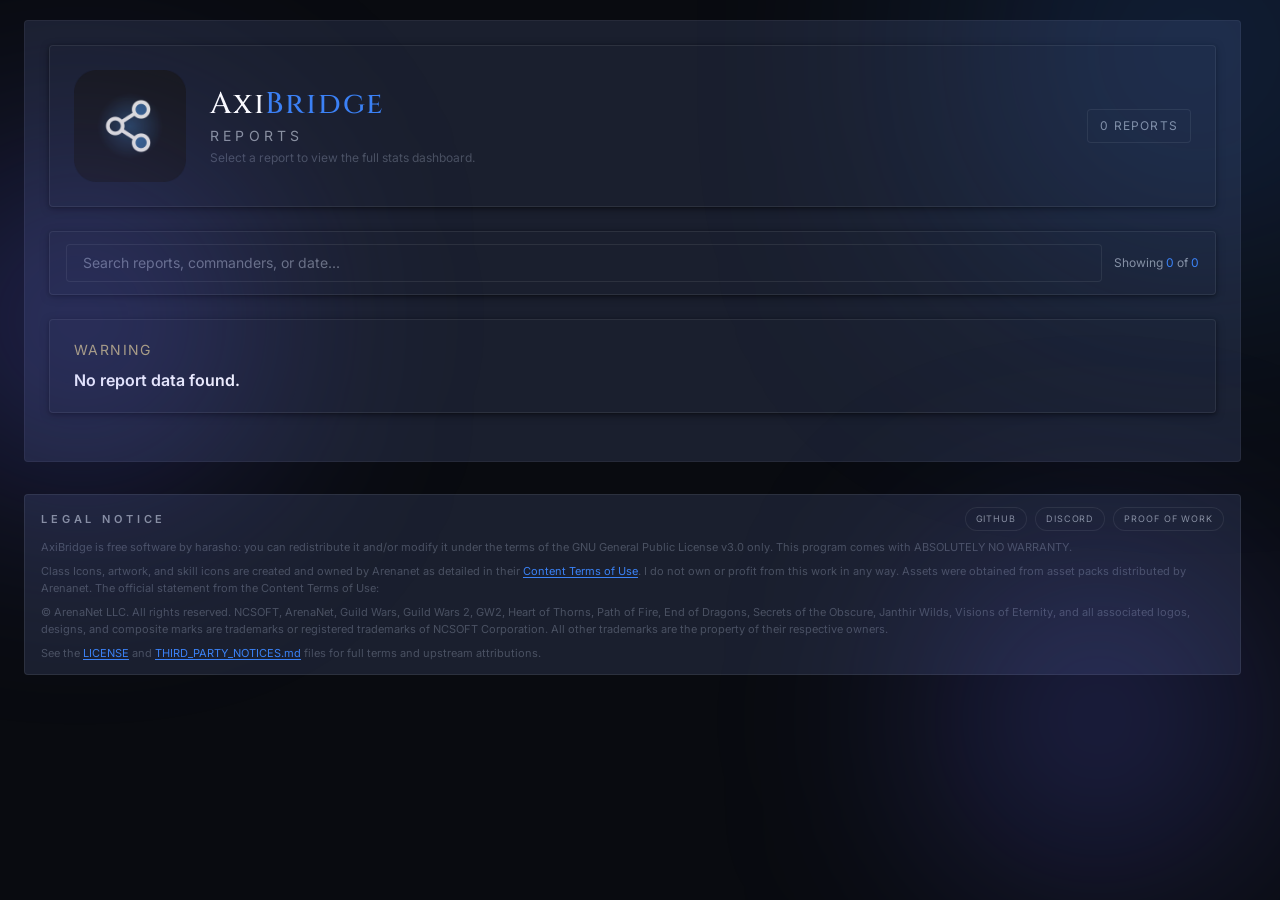
==== index.html @ 4e41e114 "Add web template" ====
<!doctype html>
<html lang="en">
  <head>
    <meta charset="UTF-8" />
    <link rel="icon" type="image/svg+xml" href="./svg/axibridge-glyph.svg" />
    <link rel="apple-touch-icon" href="./svg/axibridge-glyph.svg" />
    <meta name="viewport" content="width=device-width, initial-scale=1.0" />
    <title>AxiBridge</title>
    <script type="module" crossorigin src="./assets/index-DAZ-mZRd.js"></script>
    <link rel="stylesheet" crossorigin href="./assets/index-0e8oWL41.css">
  </head>
  <body>
    <div id="root"></div>
  </body>
</html>
---- assets/index-0e8oWL41.css ----
@import"https://fonts.googleapis.com/css2?family=Cinzel:wght@500;700&family=Inter:wght@400;500;600;700&display=swap";*,:before,:after{--tw-border-spacing-x: 0;--tw-border-spacing-y: 0;--tw-translate-x: 0;--tw-translate-y: 0;--tw-rotate: 0;--tw-skew-x: 0;--tw-skew-y: 0;--tw-scale-x: 1;--tw-scale-y: 1;--tw-pan-x: ;--tw-pan-y: ;--tw-pinch-zoom: ;--tw-scroll-snap-strictness: proximity;--tw-gradient-from-position: ;--tw-gradient-via-position: ;--tw-gradient-to-position: ;--tw-ordinal: ;--tw-slashed-zero: ;--tw-numeric-figure: ;--tw-numeric-spacing: ;--tw-numeric-fraction: ;--tw-ring-inset: ;--tw-ring-offset-width: 0px;--tw-ring-offset-color: #fff;--tw-ring-color: rgb(59 130 246 / .5);--tw-ring-offset-shadow: 0 0 #0000;--tw-ring-shadow: 0 0 #0000;--tw-shadow: 0 0 #0000;--tw-shadow-colored: 0 0 #0000;--tw-blur: ;--tw-brightness: ;--tw-contrast: ;--tw-grayscale: ;--tw-hue-rotate: ;--tw-invert: ;--tw-saturate: ;--tw-sepia: ;--tw-drop-shadow: ;--tw-backdrop-blur: ;--tw-backdrop-brightness: ;--tw-backdrop-contrast: ;--tw-backdrop-grayscale: ;--tw-backdrop-hue-rotate: ;--tw-backdrop-invert: ;--tw-backdrop-opacity: ;--tw-backdrop-saturate: ;--tw-backdrop-sepia: ;--tw-contain-size: ;--tw-contain-layout: ;--tw-contain-paint: ;--tw-contain-style: }::backdrop{--tw-border-spacing-x: 0;--tw-border-spacing-y: 0;--tw-translate-x: 0;--tw-translate-y: 0;--tw-rotate: 0;--tw-skew-x: 0;--tw-skew-y: 0;--tw-scale-x: 1;--tw-scale-y: 1;--tw-pan-x: ;--tw-pan-y: ;--tw-pinch-zoom: ;--tw-scroll-snap-strictness: proximity;--tw-gradient-from-position: ;--tw-gradient-via-position: ;--tw-gradient-to-position: ;--tw-ordinal: ;--tw-slashed-zero: ;--tw-numeric-figure: ;--tw-numeric-spacing: ;--tw-numeric-fraction: ;--tw-ring-inset: ;--tw-ring-offset-width: 0px;--tw-ring-offset-color: #fff;--tw-ring-color: rgb(59 130 246 / .5);--tw-ring-offset-shadow: 0 0 #0000;--tw-ring-shadow: 0 0 #0000;--tw-shadow: 0 0 #0000;--tw-shadow-colored: 0 0 #0000;--tw-blur: ;--tw-brightness: ;--tw-contrast: ;--tw-grayscale: ;--tw-hue-rotate: ;--tw-invert: ;--tw-saturate: ;--tw-sepia: ;--tw-drop-shadow: ;--tw-backdrop-blur: ;--tw-backdrop-brightness: ;--tw-backdrop-contrast: ;--tw-backdrop-grayscale: ;--tw-backdrop-hue-rotate: ;--tw-backdrop-invert: ;--tw-backdrop-opacity: ;--tw-backdrop-saturate: ;--tw-backdrop-sepia: ;--tw-contain-size: ;--tw-contain-layout: ;--tw-contain-paint: ;--tw-contain-style: }*,:before,:after{box-sizing:border-box;border-width:0;border-style:solid;border-color:#e5e7eb}:before,:after{--tw-content: ""}html,:host{line-height:1.5;-webkit-text-size-adjust:100%;-moz-tab-size:4;-o-tab-size:4;tab-size:4;font-family:ui-sans-serif,system-ui,sans-serif,"Apple Color Emoji","Segoe UI Emoji",Segoe UI Symbol,"Noto Color Emoji";font-feature-settings:normal;font-variation-settings:normal;-webkit-tap-highlight-color:transparent}body{margin:0;line-height:inherit}hr{height:0;color:inherit;border-top-width:1px}abbr:where([title]){-webkit-text-decoration:underline dotted;text-decoration:underline dotted}h1,h2,h3,h4,h5,h6{font-size:inherit;font-weight:inherit}a{color:inherit;text-decoration:inherit}b,strong{font-weight:bolder}code,kbd,samp,pre{font-family:ui-monospace,SFMono-Regular,Menlo,Monaco,Consolas,Liberation Mono,Courier New,monospace;font-feature-settings:normal;font-variation-settings:normal;font-size:1em}small{font-size:80%}sub,sup{font-size:75%;line-height:0;position:relative;vertical-align:baseline}sub{bottom:-.25em}sup{top:-.5em}table{text-indent:0;border-color:inherit;border-collapse:collapse}button,input,optgroup,select,textarea{font-family:inherit;font-feature-settings:inherit;font-variation-settings:inherit;font-size:100%;font-weight:inherit;line-height:inherit;letter-spacing:inherit;color:inherit;margin:0;padding:0}button,select{text-transform:none}button,input:where([type=button]),input:where([type=reset]),input:where([type=submit]){-webkit-appearance:button;background-color:transparent;background-image:none}:-moz-focusring{outline:auto}:-moz-ui-invalid{box-shadow:none}progress{vertical-align:baseline}::-webkit-inner-spin-button,::-webkit-outer-spin-button{height:auto}[type=search]{-webkit-appearance:textfield;outline-offset:-2px}::-webkit-search-decoration{-webkit-appearance:none}::-webkit-file-upload-button{-webkit-appearance:button;font:inherit}summary{display:list-item}blockquote,dl,dd,h1,h2,h3,h4,h5,h6,hr,figure,p,pre{margin:0}fieldset{margin:0;padding:0}legend{padding:0}ol,ul,menu{list-style:none;margin:0;padding:0}dialog{padding:0}textarea{resize:vertical}input::-moz-placeholder,textarea::-moz-placeholder{opacity:1;color:#9ca3af}input::placeholder,textarea::placeholder{opacity:1;color:#9ca3af}button,[role=button]{cursor:pointer}:disabled{cursor:default}img,svg,video,canvas,audio,iframe,embed,object{display:block;vertical-align:middle}img,video{max-width:100%;height:auto}[hidden]:where(:not([hidden=until-found])){display:none}.\!container{width:100%!important}.container{width:100%}@media(min-width:640px){.\!container{max-width:640px!important}.container{max-width:640px}}@media(min-width:768px){.\!container{max-width:768px!important}.container{max-width:768px}}@media(min-width:1024px){.\!container{max-width:1024px!important}.container{max-width:1024px}}@media(min-width:1280px){.\!container{max-width:1280px!important}.container{max-width:1280px}}@media(min-width:1536px){.\!container{max-width:1536px!important}.container{max-width:1536px}}.pointer-events-none{pointer-events:none}.pointer-events-auto{pointer-events:auto}.\!visible{visibility:visible!important}.visible{visibility:visible}.collapse{visibility:collapse}.static{position:static}.fixed{position:fixed}.absolute{position:absolute}.relative{position:relative}.sticky{position:sticky}.inset-0{top:0;right:0;bottom:0;left:0}.inset-\[0\.7px\]{top:.7px;right:.7px;bottom:.7px;left:.7px}.inset-y-0{top:0;bottom:0}.-bottom-0\.5{bottom:-.125rem}.-bottom-1{bottom:-.25rem}.-bottom-24{bottom:-6rem}.-left-16{left:-4rem}.-left-8{left:-2rem}.-right-0\.5{right:-.125rem}.-right-1{right:-.25rem}.-right-24{right:-6rem}.-top-0\.5{top:-.125rem}.-top-24{top:-6rem}.-top-\[9px\]{top:-9px}.bottom-0{bottom:0}.bottom-4{bottom:1rem}.bottom-\[1px\]{bottom:1px}.bottom-full{bottom:100%}.left-0{left:0}.left-1{left:.25rem}.left-1\/2{left:50%}.left-2\.5{left:.625rem}.left-3{left:.75rem}.left-4{left:1rem}.right-0{right:0}.right-1{right:.25rem}.right-2{right:.5rem}.right-2\.5{right:.625rem}.right-4{right:1rem}.top-0{top:0}.top-1{top:.25rem}.top-1\/2{top:50%}.top-2{top:.5rem}.top-\[1px\]{top:1px}.top-\[calc\(100\%\+4px\)\]{top:calc(100% + 4px)}.top-full{top:100%}.isolate{isolation:isolate}.z-0{z-index:0}.z-10{z-index:10}.z-20{z-index:20}.z-30{z-index:30}.z-40{z-index:40}.z-50{z-index:50}.z-\[1\]{z-index:1}.z-\[60\]{z-index:60}.z-\[70\]{z-index:70}.z-\[72\]{z-index:72}.z-\[74\]{z-index:74}.z-\[9999\]{z-index:9999}.col-span-2{grid-column:span 2 / span 2}.row-span-2{grid-row:span 2 / span 2}.m-0{margin:0}.-mx-1{margin-left:-.25rem;margin-right:-.25rem}.mx-1{margin-left:.25rem;margin-right:.25rem}.mx-3{margin-left:.75rem;margin-right:.75rem}.mx-4{margin-left:1rem;margin-right:1rem}.mx-auto{margin-left:auto;margin-right:auto}.my-3{margin-top:.75rem;margin-bottom:.75rem}.\!mb-0{margin-bottom:0!important}.\!mt-0{margin-top:0!important}.-mr-\[176px\]{margin-right:-176px}.mb-0\.5{margin-bottom:.125rem}.mb-1{margin-bottom:.25rem}.mb-1\.5{margin-bottom:.375rem}.mb-2{margin-bottom:.5rem}.mb-3{margin-bottom:.75rem}.mb-3\.5{margin-bottom:.875rem}.mb-4{margin-bottom:1rem}.mb-6{margin-bottom:1.5rem}.ml-1{margin-left:.25rem}.ml-1\.5{margin-left:.375rem}.ml-2{margin-left:.5rem}.ml-3{margin-left:.75rem}.ml-auto{margin-left:auto}.mr-3{margin-right:.75rem}.mt-0\.5{margin-top:.125rem}.mt-1{margin-top:.25rem}.mt-10{margin-top:2.5rem}.mt-2{margin-top:.5rem}.mt-3{margin-top:.75rem}.mt-4{margin-top:1rem}.mt-5{margin-top:1.25rem}.mt-6{margin-top:1.5rem}.mt-8{margin-top:2rem}.mt-auto{margin-top:auto}.block{display:block}.inline-block{display:inline-block}.inline{display:inline}.flex{display:flex}.inline-flex{display:inline-flex}.\!table{display:table!important}.table{display:table}.grid{display:grid}.contents{display:contents}.hidden{display:none}.aspect-square{aspect-ratio:1 / 1}.h-0{height:0px}.h-1{height:.25rem}.h-1\.5{height:.375rem}.h-10{height:2.5rem}.h-12{height:3rem}.h-14{height:3.5rem}.h-16{height:4rem}.h-2{height:.5rem}.h-2\.5{height:.625rem}.h-20{height:5rem}.h-24{height:6rem}.h-3{height:.75rem}.h-3\.5{height:.875rem}.h-32{height:8rem}.h-4{height:1rem}.h-48{height:12rem}.h-5{height:1.25rem}.h-56{height:14rem}.h-6{height:1.5rem}.h-64{height:16rem}.h-7{height:1.75rem}.h-8{height:2rem}.h-9{height:2.25rem}.h-\[12vh\]{height:12vh}.h-\[18px\]{height:18px}.h-\[220px\]{height:220px}.h-\[240px\]{height:240px}.h-\[260px\]{height:260px}.h-\[26px\]{height:26px}.h-\[280px\]{height:280px}.h-\[2px\]{height:2px}.h-\[300px\]{height:300px}.h-\[320px\]{height:320px}.h-\[34px\]{height:34px}.h-\[360px\]{height:360px}.h-\[3px\]{height:3px}.h-\[400px\]{height:400px}.h-\[480px\]{height:480px}.h-\[500px\]{height:500px}.h-\[65vh\]{height:65vh}.h-\[min\(82vh\,860px\)\]{height:min(82vh,860px)}.h-full{height:100%}.h-px{height:1px}.h-screen{height:100vh}.max-h-0{max-height:0px}.max-h-24{max-height:6rem}.max-h-28{max-height:7rem}.max-h-40{max-height:10rem}.max-h-56{max-height:14rem}.max-h-60{max-height:15rem}.max-h-64{max-height:16rem}.max-h-72{max-height:18rem}.max-h-80{max-height:20rem}.max-h-96{max-height:24rem}.max-h-\[260px\]{max-height:260px}.max-h-\[300px\]{max-height:300px}.max-h-\[30rem\]{max-height:30rem}.max-h-\[320px\]{max-height:320px}.max-h-\[32rem\]{max-height:32rem}.max-h-\[360px\]{max-height:360px}.max-h-\[420px\]{max-height:420px}.max-h-\[560px\]{max-height:560px}.max-h-\[60vh\]{max-height:60vh}.max-h-\[65vh\]{max-height:65vh}.max-h-\[85vh\]{max-height:85vh}.max-h-\[92vh\]{max-height:92vh}.max-h-\[99999px\]{max-height:99999px}.max-h-none{max-height:none}.min-h-0{min-height:0px}.min-h-10{min-height:2.5rem}.min-h-\[108px\]{min-height:108px}.min-h-\[126px\]{min-height:126px}.min-h-\[140px\]{min-height:140px}.min-h-\[182px\]{min-height:182px}.min-h-\[28px\]{min-height:28px}.min-h-\[30px\]{min-height:30px}.min-h-\[40px\]{min-height:40px}.min-h-\[56px\]{min-height:56px}.min-h-\[58px\]{min-height:58px}.min-h-\[60vh\]{min-height:60vh}.min-h-screen{min-height:100vh}.w-1\.5{width:.375rem}.w-10{width:2.5rem}.w-11{width:2.75rem}.w-12{width:3rem}.w-16{width:4rem}.w-2{width:.5rem}.w-2\.5{width:.625rem}.w-20{width:5rem}.w-3{width:.75rem}.w-3\.5{width:.875rem}.w-32{width:8rem}.w-36{width:9rem}.w-4{width:1rem}.w-44{width:11rem}.w-48{width:12rem}.w-5{width:1.25rem}.w-52{width:13rem}.w-56{width:14rem}.w-6{width:1.5rem}.w-64{width:16rem}.w-7{width:1.75rem}.w-8{width:2rem}.w-80{width:20rem}.w-9{width:2.25rem}.w-96{width:24rem}.w-\[120px\]{width:120px}.w-\[18px\]{width:18px}.w-\[220px\]{width:220px}.w-\[240px\]{width:240px}.w-\[248px\]{width:248px}.w-\[260px\]{width:260px}.w-\[26px\]{width:26px}.w-\[2px\]{width:2px}.w-\[320px\]{width:320px}.w-\[4\.5rem\]{width:4.5rem}.w-auto{width:auto}.w-full{width:100%}.w-max{width:-moz-max-content;width:max-content}.w-px{width:1px}.w-screen{width:100vw}.min-w-0{min-width:0px}.min-w-8{min-width:2rem}.min-w-\[240px\]{min-width:240px}.min-w-\[260px\]{min-width:260px}.min-w-\[30px\]{min-width:30px}.min-w-\[420px\]{min-width:420px}.min-w-\[440px\]{min-width:440px}.min-w-\[560px\]{min-width:560px}.min-w-\[620px\]{min-width:620px}.min-w-\[640px\]{min-width:640px}.min-w-\[680px\]{min-width:680px}.min-w-\[700px\]{min-width:700px}.min-w-\[720px\]{min-width:720px}.min-w-\[760px\]{min-width:760px}.min-w-\[860px\]{min-width:860px}.min-w-\[900px\]{min-width:900px}.min-w-full{min-width:100%}.max-w-2xl{max-width:42rem}.max-w-3xl{max-width:48rem}.max-w-4xl{max-width:56rem}.max-w-6xl{max-width:72rem}.max-w-\[1100px\]{max-width:1100px}.max-w-\[120px\]{max-width:120px}.max-w-\[12rem\]{max-width:12rem}.max-w-\[140px\]{max-width:140px}.max-w-\[160px\]{max-width:160px}.max-w-\[170px\]{max-width:170px}.max-w-\[180px\]{max-width:180px}.max-w-\[200px\]{max-width:200px}.max-w-\[2150px\]{max-width:2150px}.max-w-\[58vw\]{max-width:58vw}.max-w-\[80vw\]{max-width:80vw}.max-w-full{max-width:100%}.max-w-lg{max-width:32rem}.max-w-md{max-width:28rem}.max-w-none{max-width:none}.max-w-sm{max-width:24rem}.max-w-xs{max-width:20rem}.flex-1{flex:1 1 0%}.flex-none{flex:none}.flex-shrink-0{flex-shrink:0}.shrink{flex-shrink:1}.shrink-0{flex-shrink:0}.table-auto{table-layout:auto}.table-fixed{table-layout:fixed}.border-collapse{border-collapse:collapse}.border-separate{border-collapse:separate}.border-spacing-0{--tw-border-spacing-x: 0px;--tw-border-spacing-y: 0px;border-spacing:var(--tw-border-spacing-x) var(--tw-border-spacing-y)}.-translate-x-1\/2{--tw-translate-x: -50%;transform:translate(var(--tw-translate-x),var(--tw-translate-y)) rotate(var(--tw-rotate)) skew(var(--tw-skew-x)) skewY(var(--tw-skew-y)) scaleX(var(--tw-scale-x)) scaleY(var(--tw-scale-y))}.-translate-x-full{--tw-translate-x: -100%;transform:translate(var(--tw-translate-x),var(--tw-translate-y)) rotate(var(--tw-rotate)) skew(var(--tw-skew-x)) skewY(var(--tw-skew-y)) scaleX(var(--tw-scale-x)) scaleY(var(--tw-scale-y))}.-translate-y-1\/2{--tw-translate-y: -50%;transform:translate(var(--tw-translate-x),var(--tw-translate-y)) rotate(var(--tw-rotate)) skew(var(--tw-skew-x)) skewY(var(--tw-skew-y)) scaleX(var(--tw-scale-x)) scaleY(var(--tw-scale-y))}.-translate-y-2{--tw-translate-y: -.5rem;transform:translate(var(--tw-translate-x),var(--tw-translate-y)) rotate(var(--tw-rotate)) skew(var(--tw-skew-x)) skewY(var(--tw-skew-y)) scaleX(var(--tw-scale-x)) scaleY(var(--tw-scale-y))}.translate-x-0{--tw-translate-x: 0px;transform:translate(var(--tw-translate-x),var(--tw-translate-y)) rotate(var(--tw-rotate)) skew(var(--tw-skew-x)) skewY(var(--tw-skew-y)) scaleX(var(--tw-scale-x)) scaleY(var(--tw-scale-y))}.translate-x-1{--tw-translate-x: .25rem;transform:translate(var(--tw-translate-x),var(--tw-translate-y)) rotate(var(--tw-rotate)) skew(var(--tw-skew-x)) skewY(var(--tw-skew-y)) scaleX(var(--tw-scale-x)) scaleY(var(--tw-scale-y))}.translate-x-6{--tw-translate-x: 1.5rem;transform:translate(var(--tw-translate-x),var(--tw-translate-y)) rotate(var(--tw-rotate)) skew(var(--tw-skew-x)) skewY(var(--tw-skew-y)) scaleX(var(--tw-scale-x)) scaleY(var(--tw-scale-y))}.translate-y-0{--tw-translate-y: 0px;transform:translate(var(--tw-translate-x),var(--tw-translate-y)) rotate(var(--tw-rotate)) skew(var(--tw-skew-x)) skewY(var(--tw-skew-y)) scaleX(var(--tw-scale-x)) scaleY(var(--tw-scale-y))}.-rotate-90{--tw-rotate: -90deg;transform:translate(var(--tw-translate-x),var(--tw-translate-y)) rotate(var(--tw-rotate)) skew(var(--tw-skew-x)) skewY(var(--tw-skew-y)) scaleX(var(--tw-scale-x)) scaleY(var(--tw-scale-y))}.rotate-180{--tw-rotate: 180deg;transform:translate(var(--tw-translate-x),var(--tw-translate-y)) rotate(var(--tw-rotate)) skew(var(--tw-skew-x)) skewY(var(--tw-skew-y)) scaleX(var(--tw-scale-x)) scaleY(var(--tw-scale-y))}.rotate-45{--tw-rotate: 45deg;transform:translate(var(--tw-translate-x),var(--tw-translate-y)) rotate(var(--tw-rotate)) skew(var(--tw-skew-x)) skewY(var(--tw-skew-y)) scaleX(var(--tw-scale-x)) scaleY(var(--tw-scale-y))}.scale-105{--tw-scale-x: 1.05;--tw-scale-y: 1.05;transform:translate(var(--tw-translate-x),var(--tw-translate-y)) rotate(var(--tw-rotate)) skew(var(--tw-skew-x)) skewY(var(--tw-skew-y)) scaleX(var(--tw-scale-x)) scaleY(var(--tw-scale-y))}.transform{transform:translate(var(--tw-translate-x),var(--tw-translate-y)) rotate(var(--tw-rotate)) skew(var(--tw-skew-x)) skewY(var(--tw-skew-y)) scaleX(var(--tw-scale-x)) scaleY(var(--tw-scale-y))}.animate-\[fadeUp_0\.6s_ease-out\]{animation:fadeUp .6s ease-out}@keyframes pulse{50%{opacity:.5}}.animate-pulse{animation:pulse 2s cubic-bezier(.4,0,.6,1) infinite}@keyframes spin{to{transform:rotate(360deg)}}.animate-spin{animation:spin 1s linear infinite}.cursor-help{cursor:help}.cursor-not-allowed{cursor:not-allowed}.cursor-pointer{cursor:pointer}.select-none{-webkit-user-select:none;-moz-user-select:none;user-select:none}.resize{resize:both}.snap-x{scroll-snap-type:x var(--tw-scroll-snap-strictness)}.snap-mandatory{--tw-scroll-snap-strictness: mandatory}.snap-start{scroll-snap-align:start}.scroll-mt-24{scroll-margin-top:6rem}.scroll-mt-6{scroll-margin-top:1.5rem}.list-decimal{list-style-type:decimal}.list-disc{list-style-type:disc}.appearance-none{-webkit-appearance:none;-moz-appearance:none;appearance:none}.auto-cols-fr{grid-auto-columns:minmax(0,1fr)}.grid-flow-col{grid-auto-flow:column}.grid-cols-1{grid-template-columns:repeat(1,minmax(0,1fr))}.grid-cols-2{grid-template-columns:repeat(2,minmax(0,1fr))}.grid-cols-3{grid-template-columns:repeat(3,minmax(0,1fr))}.grid-cols-6{grid-template-columns:repeat(6,minmax(0,1fr))}.grid-cols-7{grid-template-columns:repeat(7,minmax(0,1fr))}.grid-cols-\[0\.3fr_1\.3fr_1fr_0\.8fr_0\.8fr_0\.8fr\]{grid-template-columns:.3fr 1.3fr 1fr .8fr .8fr .8fr}.grid-cols-\[0\.4fr_1\.5fr_0\.8fr_0\.8fr_0\.8fr\]{grid-template-columns:.4fr 1.5fr .8fr .8fr .8fr}.grid-cols-\[0\.4fr_1\.5fr_1fr_0\.9fr\]{grid-template-columns:.4fr 1.5fr 1fr .9fr}.grid-cols-\[0\.4fr_1\.6fr_1fr\]{grid-template-columns:.4fr 1.6fr 1fr}.grid-cols-\[0\.4fr_1\.6fr_1fr_0\.9fr\]{grid-template-columns:.4fr 1.6fr 1fr .9fr}.grid-cols-\[0\.4fr_1\.6fr_1fr_1fr\]{grid-template-columns:.4fr 1.6fr 1fr 1fr}.grid-cols-\[0\.4fr_1\.6fr_1fr_1fr_1fr\]{grid-template-columns:.4fr 1.6fr 1fr 1fr 1fr}.grid-cols-\[0\.4fr_1\.6fr_1fr_1fr_1fr_1fr\]{grid-template-columns:.4fr 1.6fr 1fr 1fr 1fr 1fr}.grid-cols-\[1\.2fr_0\.8fr\]{grid-template-columns:1.2fr .8fr}.grid-cols-\[1\.4fr_0\.6fr_0\.7fr_0\.8fr\]{grid-template-columns:1.4fr .6fr .7fr .8fr}.grid-cols-\[1\.4fr_0\.8fr_0\.8fr\]{grid-template-columns:1.4fr .8fr .8fr}.grid-cols-\[1\.5fr_1fr_0\.9fr\]{grid-template-columns:1.5fr 1fr .9fr}.grid-cols-\[1\.6fr_0\.8fr_0\.8fr_0\.8fr\]{grid-template-columns:1.6fr .8fr .8fr .8fr}.grid-cols-\[12px_16px_minmax\(0\,1fr\)_auto\]{grid-template-columns:12px 16px minmax(0,1fr) auto}.grid-cols-\[18px_minmax\(0\,1fr\)\]{grid-template-columns:18px minmax(0,1fr)}.grid-cols-\[1fr_110px\]{grid-template-columns:1fr 110px}.grid-cols-\[1fr_auto_1fr\]{grid-template-columns:1fr auto 1fr}.grid-cols-\[230px_1fr\]{grid-template-columns:230px 1fr}.grid-cols-\[2fr_0\.6fr_0\.8fr_0\.6fr_0\.6fr_0\.5fr\]{grid-template-columns:2fr .6fr .8fr .6fr .6fr .5fr}.grid-cols-\[2fr_0\.8fr_0\.7fr\]{grid-template-columns:2fr .8fr .7fr}.grid-cols-\[2fr_0\.8fr_0\.8fr\]{grid-template-columns:2fr .8fr .8fr}.grid-cols-\[2fr_0\.9fr_0\.7fr\]{grid-template-columns:2fr .9fr .7fr}.grid-cols-\[36px_minmax\(0\,1fr\)\]{grid-template-columns:36px minmax(0,1fr)}.grid-cols-\[40px_minmax\(0\,1fr\)\]{grid-template-columns:40px minmax(0,1fr)}.grid-cols-\[minmax\(0\,3\.2fr\)_minmax\(140px\,1\.1fr\)_86px\]{grid-template-columns:minmax(0,3.2fr) minmax(140px,1.1fr) 86px}.grid-rows-2{grid-template-rows:repeat(2,minmax(0,1fr))}.flex-row{flex-direction:row}.flex-col{flex-direction:column}.flex-wrap{flex-wrap:wrap}.flex-nowrap{flex-wrap:nowrap}.items-start{align-items:flex-start}.items-end{align-items:flex-end}.items-center{align-items:center}.items-baseline{align-items:baseline}.items-stretch{align-items:stretch}.justify-start{justify-content:flex-start}.justify-end{justify-content:flex-end}.justify-center{justify-content:center}.justify-between{justify-content:space-between}.gap-0{gap:0px}.gap-0\.5{gap:.125rem}.gap-1{gap:.25rem}.gap-1\.5{gap:.375rem}.gap-2{gap:.5rem}.gap-2\.5{gap:.625rem}.gap-3{gap:.75rem}.gap-4{gap:1rem}.gap-5{gap:1.25rem}.gap-6{gap:1.5rem}.gap-x-1\.5{-moz-column-gap:.375rem;column-gap:.375rem}.gap-x-2{-moz-column-gap:.5rem;column-gap:.5rem}.gap-x-3{-moz-column-gap:.75rem;column-gap:.75rem}.gap-x-4{-moz-column-gap:1rem;column-gap:1rem}.gap-y-1{row-gap:.25rem}.gap-y-1\.5{row-gap:.375rem}.space-y-0>:not([hidden])~:not([hidden]){--tw-space-y-reverse: 0;margin-top:calc(0px * calc(1 - var(--tw-space-y-reverse)));margin-bottom:calc(0px * var(--tw-space-y-reverse))}.space-y-0\.5>:not([hidden])~:not([hidden]){--tw-space-y-reverse: 0;margin-top:calc(.125rem * calc(1 - var(--tw-space-y-reverse)));margin-bottom:calc(.125rem * var(--tw-space-y-reverse))}.space-y-1>:not([hidden])~:not([hidden]){--tw-space-y-reverse: 0;margin-top:calc(.25rem * calc(1 - var(--tw-space-y-reverse)));margin-bottom:calc(.25rem * var(--tw-space-y-reverse))}.space-y-1\.5>:not([hidden])~:not([hidden]){--tw-space-y-reverse: 0;margin-top:calc(.375rem * calc(1 - var(--tw-space-y-reverse)));margin-bottom:calc(.375rem * var(--tw-space-y-reverse))}.space-y-2>:not([hidden])~:not([hidden]){--tw-space-y-reverse: 0;margin-top:calc(.5rem * calc(1 - var(--tw-space-y-reverse)));margin-bottom:calc(.5rem * var(--tw-space-y-reverse))}.space-y-2\.5>:not([hidden])~:not([hidden]){--tw-space-y-reverse: 0;margin-top:calc(.625rem * calc(1 - var(--tw-space-y-reverse)));margin-bottom:calc(.625rem * var(--tw-space-y-reverse))}.space-y-3>:not([hidden])~:not([hidden]){--tw-space-y-reverse: 0;margin-top:calc(.75rem * calc(1 - var(--tw-space-y-reverse)));margin-bottom:calc(.75rem * var(--tw-space-y-reverse))}.space-y-4>:not([hidden])~:not([hidden]){--tw-space-y-reverse: 0;margin-top:calc(1rem * calc(1 - var(--tw-space-y-reverse)));margin-bottom:calc(1rem * var(--tw-space-y-reverse))}.space-y-5>:not([hidden])~:not([hidden]){--tw-space-y-reverse: 0;margin-top:calc(1.25rem * calc(1 - var(--tw-space-y-reverse)));margin-bottom:calc(1.25rem * var(--tw-space-y-reverse))}.space-y-6>:not([hidden])~:not([hidden]){--tw-space-y-reverse: 0;margin-top:calc(1.5rem * calc(1 - var(--tw-space-y-reverse)));margin-bottom:calc(1.5rem * var(--tw-space-y-reverse))}.divide-y>:not([hidden])~:not([hidden]){--tw-divide-y-reverse: 0;border-top-width:calc(1px * calc(1 - var(--tw-divide-y-reverse)));border-bottom-width:calc(1px * var(--tw-divide-y-reverse))}.divide-white\/10>:not([hidden])~:not([hidden]){border-color:#ffffff1a}.divide-white\/5>:not([hidden])~:not([hidden]){border-color:#ffffff0d}.self-end{align-self:flex-end}.self-center{align-self:center}.self-stretch{align-self:stretch}.overflow-auto{overflow:auto}.overflow-hidden{overflow:hidden}.overflow-visible{overflow:visible}.overflow-x-auto{overflow-x:auto}.overflow-y-auto{overflow-y:auto}.overflow-x-hidden{overflow-x:hidden}.overscroll-contain{overscroll-behavior:contain}.truncate{overflow:hidden;text-overflow:ellipsis;white-space:nowrap}.whitespace-normal{white-space:normal}.whitespace-nowrap{white-space:nowrap}.whitespace-pre-wrap{white-space:pre-wrap}.break-words{overflow-wrap:break-word}.break-all{word-break:break-all}.rounded{border-radius:.25rem}.rounded-2xl{border-radius:1rem}.rounded-\[2px\]{border-radius:2px}.rounded-\[3px\]{border-radius:3px}.rounded-\[4px\]{border-radius:4px}.rounded-\[6px\]{border-radius:6px}.rounded-\[var\(--radius-md\)\]{border-radius:var(--radius-md)}.rounded-full{border-radius:9999px}.rounded-lg{border-radius:.5rem}.rounded-md{border-radius:.375rem}.rounded-sm{border-radius:.125rem}.rounded-xl{border-radius:.75rem}.rounded-l-md{border-top-left-radius:.375rem;border-bottom-left-radius:.375rem}.rounded-r-md{border-top-right-radius:.375rem;border-bottom-right-radius:.375rem}.rounded-r-none{border-top-right-radius:0;border-bottom-right-radius:0}.\!border-0{border-width:0px!important}.border{border-width:1px}.border-0{border-width:0px}.border-2{border-width:2px}.border-b{border-bottom-width:1px}.border-l{border-left-width:1px}.border-l-2{border-left-width:2px}.border-l-4{border-left-width:4px}.border-r{border-right-width:1px}.border-t{border-top-width:1px}.border-dashed{border-style:dashed}.border-dotted{border-style:dotted}.border-none{border-style:none}.border-\[color\:var\(--accent-border\)\]{border-color:var(--accent-border)}.border-\[color\:var\(--border-default\)\]{border-color:var(--border-default)}.border-\[color\:var\(--border-hover\)\]{border-color:var(--border-hover)}.border-\[color\:var\(--border-subtle\)\]{border-color:var(--border-subtle)}.border-\[color\:var\(--brand-primary\)\]{border-color:var(--brand-primary)}.border-amber-200\/10{border-color:#fde68a1a}.border-amber-300\/40{border-color:#fcd34d66}.border-amber-400{--tw-border-opacity: 1;border-color:rgb(251 191 36 / var(--tw-border-opacity, 1))}.border-amber-400\/30{border-color:#fbbf244d}.border-amber-400\/40{border-color:#fbbf2466}.border-amber-500\/20{border-color:#f59e0b33}.border-amber-500\/30{border-color:#f59e0b4d}.border-amber-500\/35{border-color:#f59e0b59}.border-amber-500\/40{border-color:#f59e0b66}.border-amber-500\/50{border-color:#f59e0b80}.border-blue-400{--tw-border-opacity: 1;border-color:rgb(96 165 250 / var(--tw-border-opacity, 1))}.border-blue-400\/40{border-color:#60a5fa66}.border-blue-500\/30{border-color:#3b82f64d}.border-blue-500\/40{border-color:#3b82f666}.border-blue-500\/50{border-color:#3b82f680}.border-cyan-200\/40{border-color:#a5f3fc66}.border-cyan-300\/30{border-color:#67e8f94d}.border-cyan-300\/40{border-color:#67e8f966}.border-cyan-300\/50{border-color:#67e8f980}.border-cyan-400\/30{border-color:#22d3ee4d}.border-cyan-400\/40{border-color:#22d3ee66}.border-cyan-500\/25{border-color:#06b6d440}.border-cyan-500\/30{border-color:#06b6d44d}.border-cyan-500\/40{border-color:#06b6d466}.border-emerald-200\/10{border-color:#a7f3d01a}.border-emerald-400\/40{border-color:#34d39966}.border-emerald-500\/30{border-color:#10b9814d}.border-emerald-500\/35{border-color:#10b98159}.border-emerald-500\/40{border-color:#10b98166}.border-green-500\/30{border-color:#22c55e4d}.border-green-500\/40{border-color:#22c55e66}.border-indigo-300\/20{border-color:#a5b4fc33}.border-orange-200\/40{border-color:#fed7aa66}.border-orange-400\/30{border-color:#fb923c4d}.border-orange-500\/30{border-color:#f973164d}.border-orange-500\/35{border-color:#f9731659}.border-purple-500\/30{border-color:#a855f74d}.border-red-400\/25{border-color:#f8717140}.border-red-500\/30{border-color:#ef44444d}.border-red-500\/40{border-color:#ef444466}.border-red-500\/50{border-color:#ef444480}.border-rose-200\/10{border-color:#fecdd31a}.border-rose-300\/30{border-color:#fda4af4d}.border-rose-500\/20{border-color:#f43f5e33}.border-rose-500\/30{border-color:#f43f5e4d}.border-rose-500\/35{border-color:#f43f5e59}.border-rose-500\/60{border-color:#f43f5e99}.border-slate-300\/30{border-color:#cbd5e14d}.border-slate-400\/30{border-color:#94a3b84d}.border-transparent{border-color:transparent}.border-violet-500\/35{border-color:#8b5cf659}.border-white\/10{border-color:#ffffff1a}.border-white\/15{border-color:#ffffff26}.border-white\/20{border-color:#fff3}.border-white\/40{border-color:#fff6}.border-white\/5{border-color:#ffffff0d}.border-white\/60{border-color:#fff9}.border-white\/\[0\.03\]{border-color:#ffffff08}.border-white\/\[0\.06\]{border-color:#ffffff0f}.border-white\/\[0\.07\]{border-color:#ffffff12}.border-white\/\[0\.08\]{border-color:#ffffff14}.border-white\/\[0\.09\]{border-color:#ffffff17}.border-yellow-500\/20{border-color:#eab30833}.border-l-amber-500{--tw-border-opacity: 1;border-left-color:rgb(245 158 11 / var(--tw-border-opacity, 1))}.border-l-emerald-500{--tw-border-opacity: 1;border-left-color:rgb(16 185 129 / var(--tw-border-opacity, 1))}.border-l-rose-500{--tw-border-opacity: 1;border-left-color:rgb(244 63 94 / var(--tw-border-opacity, 1))}.border-t-cyan-400{--tw-border-opacity: 1;border-top-color:rgb(34 211 238 / var(--tw-border-opacity, 1))}.\!bg-cyan-300{--tw-bg-opacity: 1 !important;background-color:rgb(103 232 249 / var(--tw-bg-opacity, 1))!important}.bg-\[color\:var\(--accent-bg\)\]{background-color:var(--accent-bg)}.bg-\[color\:var\(--accent-bg-strong\)\]{background-color:var(--accent-bg-strong)}.bg-\[color\:var\(--bg-elevated\)\]{background-color:var(--bg-elevated)}.bg-\[var\(--accent-bg\)\]{background-color:var(--accent-bg)}.bg-\[var\(--accent-bg-strong\)\]{background-color:var(--accent-bg-strong)}.bg-\[var\(--bg-card\)\]{background-color:var(--bg-card)}.bg-\[var\(--bg-card-inner\)\]{background-color:var(--bg-card-inner)}.bg-\[var\(--bg-elevated\)\]{background-color:var(--bg-elevated)}.bg-\[var\(--bg-hover\)\]{background-color:var(--bg-hover)}.bg-amber-400{--tw-bg-opacity: 1;background-color:rgb(251 191 36 / var(--tw-bg-opacity, 1))}.bg-amber-500{--tw-bg-opacity: 1;background-color:rgb(245 158 11 / var(--tw-bg-opacity, 1))}.bg-amber-500\/10{background-color:#f59e0b1a}.bg-amber-500\/15{background-color:#f59e0b26}.bg-amber-500\/20{background-color:#f59e0b33}.bg-amber-500\/25{background-color:#f59e0b40}.bg-black\/20{background-color:#0003}.bg-black\/25{background-color:#00000040}.bg-black\/30{background-color:#0000004d}.bg-black\/40{background-color:#0006}.bg-black\/50{background-color:#00000080}.bg-black\/60{background-color:#0009}.bg-black\/70{background-color:#000000b3}.bg-blue-400\/90{background-color:#60a5fae6}.bg-blue-500\/10{background-color:#3b82f61a}.bg-blue-500\/15{background-color:#3b82f626}.bg-blue-500\/20{background-color:#3b82f633}.bg-blue-500\/30{background-color:#3b82f64d}.bg-cyan-400\/10{background-color:#22d3ee1a}.bg-cyan-400\/15{background-color:#22d3ee26}.bg-cyan-500\/10{background-color:#06b6d41a}.bg-cyan-500\/15{background-color:#06b6d426}.bg-cyan-500\/20{background-color:#06b6d433}.bg-cyan-500\/30{background-color:#06b6d44d}.bg-cyan-500\/80{background-color:#06b6d4cc}.bg-cyan-500\/\[0\.08\]{background-color:#06b6d414}.bg-cyan-600{--tw-bg-opacity: 1;background-color:rgb(8 145 178 / var(--tw-bg-opacity, 1))}.bg-cyan-600\/20{background-color:#0891b233}.bg-emerald-400{--tw-bg-opacity: 1;background-color:rgb(52 211 153 / var(--tw-bg-opacity, 1))}.bg-emerald-500{--tw-bg-opacity: 1;background-color:rgb(16 185 129 / var(--tw-bg-opacity, 1))}.bg-emerald-500\/10{background-color:#10b9811a}.bg-emerald-500\/15{background-color:#10b98126}.bg-emerald-500\/20{background-color:#10b98133}.bg-emerald-500\/30{background-color:#10b9814d}.bg-fuchsia-500\/20{background-color:#d946ef33}.bg-gray-600{--tw-bg-opacity: 1;background-color:rgb(75 85 99 / var(--tw-bg-opacity, 1))}.bg-green-500{--tw-bg-opacity: 1;background-color:rgb(34 197 94 / var(--tw-bg-opacity, 1))}.bg-green-500\/20{background-color:#22c55e33}.bg-indigo-500\/10{background-color:#6366f11a}.bg-indigo-500\/15{background-color:#6366f126}.bg-orange-400{--tw-bg-opacity: 1;background-color:rgb(251 146 60 / var(--tw-bg-opacity, 1))}.bg-orange-400\/15{background-color:#fb923c26}.bg-orange-500{--tw-bg-opacity: 1;background-color:rgb(249 115 22 / var(--tw-bg-opacity, 1))}.bg-orange-500\/10{background-color:#f973161a}.bg-orange-500\/15{background-color:#f9731626}.bg-orange-500\/20{background-color:#f9731633}.bg-orange-500\/80{background-color:#f97316cc}.bg-purple-500\/20{background-color:#a855f733}.bg-red-400{--tw-bg-opacity: 1;background-color:rgb(248 113 113 / var(--tw-bg-opacity, 1))}.bg-red-500{--tw-bg-opacity: 1;background-color:rgb(239 68 68 / var(--tw-bg-opacity, 1))}.bg-red-500\/10{background-color:#ef44441a}.bg-red-500\/15{background-color:#ef444426}.bg-red-500\/20{background-color:#ef444433}.bg-red-600{--tw-bg-opacity: 1;background-color:rgb(220 38 38 / var(--tw-bg-opacity, 1))}.bg-rose-400{--tw-bg-opacity: 1;background-color:rgb(251 113 133 / var(--tw-bg-opacity, 1))}.bg-rose-400\/20{background-color:#fb718533}.bg-rose-500{--tw-bg-opacity: 1;background-color:rgb(244 63 94 / var(--tw-bg-opacity, 1))}.bg-rose-500\/10{background-color:#f43f5e1a}.bg-rose-500\/15{background-color:#f43f5e26}.bg-slate-200\/70{background-color:#e2e8f0b3}.bg-slate-300\/15{background-color:#cbd5e126}.bg-slate-400\/10{background-color:#94a3b81a}.bg-slate-500\/10{background-color:#64748b1a}.bg-slate-500\/20{background-color:#64748b33}.bg-slate-900{--tw-bg-opacity: 1;background-color:rgb(15 23 42 / var(--tw-bg-opacity, 1))}.bg-slate-950\/70{background-color:#020617b3}.bg-transparent{background-color:transparent}.bg-violet-500\/15{background-color:#8b5cf626}.bg-white{--tw-bg-opacity: 1;background-color:rgb(255 255 255 / var(--tw-bg-opacity, 1))}.bg-white\/10{background-color:#ffffff1a}.bg-white\/5{background-color:#ffffff0d}.bg-white\/\[0\.03\]{background-color:#ffffff08}.bg-white\/\[0\.04\]{background-color:#ffffff0a}.bg-white\/\[0\.05\]{background-color:#ffffff0d}.bg-gradient-to-b{background-image:linear-gradient(to bottom,var(--tw-gradient-stops))}.bg-gradient-to-br{background-image:linear-gradient(to bottom right,var(--tw-gradient-stops))}.from-\[color\:var\(--accent-bg\)\]{--tw-gradient-from: var(--accent-bg) var(--tw-gradient-from-position);--tw-gradient-to: rgb(255 255 255 / 0) var(--tw-gradient-to-position);--tw-gradient-stops: var(--tw-gradient-from), var(--tw-gradient-to)}.from-slate-950\/55{--tw-gradient-from: rgb(2 6 23 / .55) var(--tw-gradient-from-position);--tw-gradient-to: rgb(2 6 23 / 0) var(--tw-gradient-to-position);--tw-gradient-stops: var(--tw-gradient-from), var(--tw-gradient-to)}.from-white\/10{--tw-gradient-from: rgb(255 255 255 / .1) var(--tw-gradient-from-position);--tw-gradient-to: rgb(255 255 255 / 0) var(--tw-gradient-to-position);--tw-gradient-stops: var(--tw-gradient-from), var(--tw-gradient-to)}.via-white\/10{--tw-gradient-to: rgb(255 255 255 / 0) var(--tw-gradient-to-position);--tw-gradient-stops: var(--tw-gradient-from), rgb(255 255 255 / .1) var(--tw-gradient-via-position), var(--tw-gradient-to)}.via-white\/5{--tw-gradient-to: rgb(255 255 255 / 0) var(--tw-gradient-to-position);--tw-gradient-stops: var(--tw-gradient-from), rgb(255 255 255 / .05) var(--tw-gradient-via-position), var(--tw-gradient-to)}.to-slate-900\/45{--tw-gradient-to: rgb(15 23 42 / .45) var(--tw-gradient-to-position)}.to-transparent{--tw-gradient-to: transparent var(--tw-gradient-to-position)}.fill-amber-300{fill:#fcd34d}.fill-transparent{fill:transparent}.fill-yellow-500\/40{fill:#eab30866}.object-contain{-o-object-fit:contain;object-fit:contain}.object-cover{-o-object-fit:cover;object-fit:cover}.\!p-0{padding:0!important}.p-0{padding:0}.p-0\.5{padding:.125rem}.p-1{padding:.25rem}.p-1\.5{padding:.375rem}.p-2{padding:.5rem}.p-2\.5{padding:.625rem}.p-3{padding:.75rem}.p-4{padding:1rem}.p-5{padding:1.25rem}.p-6{padding:1.5rem}.p-8{padding:2rem}.p-\[1px\]{padding:1px}.px-1{padding-left:.25rem;padding-right:.25rem}.px-1\.5{padding-left:.375rem;padding-right:.375rem}.px-2{padding-left:.5rem;padding-right:.5rem}.px-2\.5{padding-left:.625rem;padding-right:.625rem}.px-3{padding-left:.75rem;padding-right:.75rem}.px-3\.5{padding-left:.875rem;padding-right:.875rem}.px-4{padding-left:1rem;padding-right:1rem}.px-5{padding-left:1.25rem;padding-right:1.25rem}.px-6{padding-left:1.5rem;padding-right:1.5rem}.px-8{padding-left:2rem;padding-right:2rem}.px-\[18px\]{padding-left:18px;padding-right:18px}.py-0\.5{padding-top:.125rem;padding-bottom:.125rem}.py-1{padding-top:.25rem;padding-bottom:.25rem}.py-1\.5{padding-top:.375rem;padding-bottom:.375rem}.py-12{padding-top:3rem;padding-bottom:3rem}.py-2{padding-top:.5rem;padding-bottom:.5rem}.py-2\.5{padding-top:.625rem;padding-bottom:.625rem}.py-3{padding-top:.75rem;padding-bottom:.75rem}.py-4{padding-top:1rem;padding-bottom:1rem}.py-5{padding-top:1.25rem;padding-bottom:1.25rem}.py-6{padding-top:1.5rem;padding-bottom:1.5rem}.py-8{padding-top:2rem;padding-bottom:2rem}.py-\[1\.5px\]{padding-top:1.5px;padding-bottom:1.5px}.py-\[14px\]{padding-top:14px;padding-bottom:14px}.py-\[1px\]{padding-top:1px;padding-bottom:1px}.py-\[2px\]{padding-top:2px;padding-bottom:2px}.py-px{padding-top:1px;padding-bottom:1px}.pb-0{padding-bottom:0}.pb-0\.5{padding-bottom:.125rem}.pb-1{padding-bottom:.25rem}.pb-1\.5{padding-bottom:.375rem}.pb-10{padding-bottom:2.5rem}.pb-2{padding-bottom:.5rem}.pb-3{padding-bottom:.75rem}.pb-4{padding-bottom:1rem}.pb-5{padding-bottom:1.25rem}.pb-6{padding-bottom:1.5rem}.pb-8{padding-bottom:2rem}.pb-\[2px\]{padding-bottom:2px}.pl-0{padding-left:0}.pl-1{padding-left:.25rem}.pl-2{padding-left:.5rem}.pl-2\.5{padding-left:.625rem}.pl-3{padding-left:.75rem}.pl-4{padding-left:1rem}.pl-5{padding-left:1.25rem}.pl-6{padding-left:1.5rem}.pl-8{padding-left:2rem}.pl-\[10px\]{padding-left:10px}.pr-0\.5{padding-right:.125rem}.pr-1{padding-right:.25rem}.pr-2{padding-right:.5rem}.pr-3{padding-right:.75rem}.pr-4{padding-right:1rem}.pr-6{padding-right:1.5rem}.pr-7{padding-right:1.75rem}.pr-8{padding-right:2rem}.pt-1{padding-top:.25rem}.pt-1\.5{padding-top:.375rem}.pt-2{padding-top:.5rem}.pt-2\.5{padding-top:.625rem}.pt-3{padding-top:.75rem}.pt-4{padding-top:1rem}.pt-6{padding-top:1.5rem}.pt-\[1px\]{padding-top:1px}.text-left{text-align:left}.text-center{text-align:center}.text-right{text-align:right}.align-top{vertical-align:top}.font-mono{font-family:ui-monospace,SFMono-Regular,Menlo,Monaco,Consolas,Liberation Mono,Courier New,monospace}.text-2xl{font-size:1.5rem;line-height:2rem}.text-3xl{font-size:1.875rem;line-height:2.25rem}.text-4xl{font-size:2.25rem;line-height:2.5rem}.text-\[10\.5px\]{font-size:10.5px}.text-\[10px\]{font-size:10px}.text-\[11px\]{font-size:11px}.text-\[12px\]{font-size:12px}.text-\[13px\]{font-size:13px}.text-\[15px\]{font-size:15px}.text-\[17px\]{font-size:17px}.text-\[8\.5px\]{font-size:8.5px}.text-\[8px\]{font-size:8px}.text-\[9px\]{font-size:9px}.text-base{font-size:1rem;line-height:1.5rem}.text-lg{font-size:1.125rem;line-height:1.75rem}.text-sm{font-size:.875rem;line-height:1.25rem}.text-xl{font-size:1.25rem;line-height:1.75rem}.text-xs{font-size:.75rem;line-height:1rem}.font-black{font-weight:900}.font-bold{font-weight:700}.font-medium{font-weight:500}.font-normal{font-weight:400}.font-semibold{font-weight:600}.uppercase{text-transform:uppercase}.normal-case{text-transform:none}.italic{font-style:italic}.tabular-nums{--tw-numeric-spacing: tabular-nums;font-variant-numeric:var(--tw-ordinal) var(--tw-slashed-zero) var(--tw-numeric-figure) var(--tw-numeric-spacing) var(--tw-numeric-fraction)}.leading-6{line-height:1.5rem}.leading-\[1\.45\]{line-height:1.45}.leading-\[1\.5\]{line-height:1.5}.leading-none{line-height:1}.leading-normal{line-height:1.5}.leading-snug{line-height:1.375}.leading-tight{line-height:1.25}.tracking-\[\.15em\]{letter-spacing:.15em}.tracking-\[\.1em\]{letter-spacing:.1em}.tracking-\[0\.05em\]{letter-spacing:.05em}.tracking-\[0\.06em\]{letter-spacing:.06em}.tracking-\[0\.08em\]{letter-spacing:.08em}.tracking-\[0\.12em\]{letter-spacing:.12em}.tracking-\[0\.18em\]{letter-spacing:.18em}.tracking-\[0\.22em\]{letter-spacing:.22em}.tracking-\[0\.24em\]{letter-spacing:.24em}.tracking-\[0\.25em\]{letter-spacing:.25em}.tracking-\[0\.28em\]{letter-spacing:.28em}.tracking-\[0\.2em\]{letter-spacing:.2em}.tracking-\[0\.35em\]{letter-spacing:.35em}.tracking-\[0\.3em\]{letter-spacing:.3em}.tracking-\[0\.4em\]{letter-spacing:.4em}.tracking-normal{letter-spacing:0em}.tracking-tighter{letter-spacing:-.05em}.tracking-wide{letter-spacing:.025em}.tracking-wider{letter-spacing:.05em}.tracking-widest{letter-spacing:.1em}.\!text-cyan-300{--tw-text-opacity: 1 !important;color:rgb(103 232 249 / var(--tw-text-opacity, 1))!important}.text-\[color\:var\(--accent\)\]{color:var(--accent)}.text-\[color\:var\(--accent-border\)\]{color:var(--accent-border)}.text-\[color\:var\(--brand-primary\)\]{color:var(--brand-primary)}.text-\[color\:var\(--status-warning\)\]{color:var(--status-warning)}.text-\[color\:var\(--text-muted\)\]{color:var(--text-muted)}.text-\[color\:var\(--text-primary\)\]{color:var(--text-primary)}.text-\[color\:var\(--text-secondary\)\]{color:var(--text-secondary)}.text-\[var\(--tw-colors-cyan-950\)\]{color:var(--tw-colors-cyan-950)}.text-amber-100{--tw-text-opacity: 1;color:rgb(254 243 199 / var(--tw-text-opacity, 1))}.text-amber-100\/80{color:#fef3c7cc}.text-amber-200{--tw-text-opacity: 1;color:rgb(253 230 138 / var(--tw-text-opacity, 1))}.text-amber-200\/60{color:#fde68a99}.text-amber-200\/70{color:#fde68ab3}.text-amber-200\/80{color:#fde68acc}.text-amber-300{--tw-text-opacity: 1;color:rgb(252 211 77 / var(--tw-text-opacity, 1))}.text-amber-300\/60{color:#fcd34d99}.text-amber-300\/70{color:#fcd34db3}.text-amber-400{--tw-text-opacity: 1;color:rgb(251 191 36 / var(--tw-text-opacity, 1))}.text-amber-50{--tw-text-opacity: 1;color:rgb(255 251 235 / var(--tw-text-opacity, 1))}.text-blue-100{--tw-text-opacity: 1;color:rgb(219 234 254 / var(--tw-text-opacity, 1))}.text-blue-200{--tw-text-opacity: 1;color:rgb(191 219 254 / var(--tw-text-opacity, 1))}.text-blue-200\/80{color:#bfdbfecc}.text-blue-300{--tw-text-opacity: 1;color:rgb(147 197 253 / var(--tw-text-opacity, 1))}.text-blue-400{--tw-text-opacity: 1;color:rgb(96 165 250 / var(--tw-text-opacity, 1))}.text-cyan-100{--tw-text-opacity: 1;color:rgb(207 250 254 / var(--tw-text-opacity, 1))}.text-cyan-200{--tw-text-opacity: 1;color:rgb(165 243 252 / var(--tw-text-opacity, 1))}.text-cyan-200\/60{color:#a5f3fc99}.text-cyan-200\/70{color:#a5f3fcb3}.text-cyan-200\/80{color:#a5f3fccc}.text-cyan-300{--tw-text-opacity: 1;color:rgb(103 232 249 / var(--tw-text-opacity, 1))}.text-cyan-300\/60{color:#67e8f999}.text-cyan-300\/70{color:#67e8f9b3}.text-cyan-300\/80{color:#67e8f9cc}.text-cyan-400{--tw-text-opacity: 1;color:rgb(34 211 238 / var(--tw-text-opacity, 1))}.text-cyan-50{--tw-text-opacity: 1;color:rgb(236 254 255 / var(--tw-text-opacity, 1))}.text-emerald-100{--tw-text-opacity: 1;color:rgb(209 250 229 / var(--tw-text-opacity, 1))}.text-emerald-100\/80{color:#d1fae5cc}.text-emerald-200{--tw-text-opacity: 1;color:rgb(167 243 208 / var(--tw-text-opacity, 1))}.text-emerald-200\/80{color:#a7f3d0cc}.text-emerald-300{--tw-text-opacity: 1;color:rgb(110 231 183 / var(--tw-text-opacity, 1))}.text-emerald-400{--tw-text-opacity: 1;color:rgb(52 211 153 / var(--tw-text-opacity, 1))}.text-fuchsia-200{--tw-text-opacity: 1;color:rgb(245 208 254 / var(--tw-text-opacity, 1))}.text-fuchsia-400{--tw-text-opacity: 1;color:rgb(232 121 249 / var(--tw-text-opacity, 1))}.text-gray-100{--tw-text-opacity: 1;color:rgb(243 244 246 / var(--tw-text-opacity, 1))}.text-gray-200{--tw-text-opacity: 1;color:rgb(229 231 235 / var(--tw-text-opacity, 1))}.text-gray-300{--tw-text-opacity: 1;color:rgb(209 213 219 / var(--tw-text-opacity, 1))}.text-gray-400{--tw-text-opacity: 1;color:rgb(156 163 175 / var(--tw-text-opacity, 1))}.text-gray-500{--tw-text-opacity: 1;color:rgb(107 114 128 / var(--tw-text-opacity, 1))}.text-gray-600{--tw-text-opacity: 1;color:rgb(75 85 99 / var(--tw-text-opacity, 1))}.text-green-300{--tw-text-opacity: 1;color:rgb(134 239 172 / var(--tw-text-opacity, 1))}.text-green-400{--tw-text-opacity: 1;color:rgb(74 222 128 / var(--tw-text-opacity, 1))}.text-indigo-100\/90{color:#e0e7ffe6}.text-indigo-200{--tw-text-opacity: 1;color:rgb(199 210 254 / var(--tw-text-opacity, 1))}.text-indigo-200\/80{color:#c7d2fecc}.text-indigo-300{--tw-text-opacity: 1;color:rgb(165 180 252 / var(--tw-text-opacity, 1))}.text-indigo-400{--tw-text-opacity: 1;color:rgb(129 140 248 / var(--tw-text-opacity, 1))}.text-orange-100{--tw-text-opacity: 1;color:rgb(255 237 213 / var(--tw-text-opacity, 1))}.text-orange-200{--tw-text-opacity: 1;color:rgb(254 215 170 / var(--tw-text-opacity, 1))}.text-orange-200\/70{color:#fed7aab3}.text-orange-200\/80{color:#fed7aacc}.text-orange-300{--tw-text-opacity: 1;color:rgb(253 186 116 / var(--tw-text-opacity, 1))}.text-orange-400{--tw-text-opacity: 1;color:rgb(251 146 60 / var(--tw-text-opacity, 1))}.text-orange-50{--tw-text-opacity: 1;color:rgb(255 247 237 / var(--tw-text-opacity, 1))}.text-pink-400{--tw-text-opacity: 1;color:rgb(244 114 182 / var(--tw-text-opacity, 1))}.text-purple-300{--tw-text-opacity: 1;color:rgb(216 180 254 / var(--tw-text-opacity, 1))}.text-purple-400{--tw-text-opacity: 1;color:rgb(192 132 252 / var(--tw-text-opacity, 1))}.text-red-100{--tw-text-opacity: 1;color:rgb(254 226 226 / var(--tw-text-opacity, 1))}.text-red-200{--tw-text-opacity: 1;color:rgb(254 202 202 / var(--tw-text-opacity, 1))}.text-red-200\/50{color:#fecaca80}.text-red-200\/60{color:#fecaca99}.text-red-300{--tw-text-opacity: 1;color:rgb(252 165 165 / var(--tw-text-opacity, 1))}.text-red-400{--tw-text-opacity: 1;color:rgb(248 113 113 / var(--tw-text-opacity, 1))}.text-red-500{--tw-text-opacity: 1;color:rgb(239 68 68 / var(--tw-text-opacity, 1))}.text-rose-100{--tw-text-opacity: 1;color:rgb(255 228 230 / var(--tw-text-opacity, 1))}.text-rose-100\/75{color:#ffe4e6bf}.text-rose-100\/80{color:#ffe4e6cc}.text-rose-200{--tw-text-opacity: 1;color:rgb(254 205 211 / var(--tw-text-opacity, 1))}.text-rose-200\/60{color:#fecdd399}.text-rose-300{--tw-text-opacity: 1;color:rgb(253 164 175 / var(--tw-text-opacity, 1))}.text-rose-300\/70{color:#fda4afb3}.text-rose-400{--tw-text-opacity: 1;color:rgb(251 113 133 / var(--tw-text-opacity, 1))}.text-rose-50{--tw-text-opacity: 1;color:rgb(255 241 242 / var(--tw-text-opacity, 1))}.text-sky-200{--tw-text-opacity: 1;color:rgb(186 230 253 / var(--tw-text-opacity, 1))}.text-sky-400{--tw-text-opacity: 1;color:rgb(56 189 248 / var(--tw-text-opacity, 1))}.text-slate-100{--tw-text-opacity: 1;color:rgb(241 245 249 / var(--tw-text-opacity, 1))}.text-slate-200{--tw-text-opacity: 1;color:rgb(226 232 240 / var(--tw-text-opacity, 1))}.text-slate-300{--tw-text-opacity: 1;color:rgb(203 213 225 / var(--tw-text-opacity, 1))}.text-slate-300\/70{color:#cbd5e1b3}.text-slate-400{--tw-text-opacity: 1;color:rgb(148 163 184 / var(--tw-text-opacity, 1))}.text-slate-500{--tw-text-opacity: 1;color:rgb(100 116 139 / var(--tw-text-opacity, 1))}.text-slate-600{--tw-text-opacity: 1;color:rgb(71 85 105 / var(--tw-text-opacity, 1))}.text-teal-400{--tw-text-opacity: 1;color:rgb(45 212 191 / var(--tw-text-opacity, 1))}.text-teal-500{--tw-text-opacity: 1;color:rgb(20 184 166 / var(--tw-text-opacity, 1))}.text-violet-300{--tw-text-opacity: 1;color:rgb(196 181 253 / var(--tw-text-opacity, 1))}.text-white{--tw-text-opacity: 1;color:rgb(255 255 255 / var(--tw-text-opacity, 1))}.text-white\/50{color:#ffffff80}.text-white\/60{color:#fff9}.text-white\/80{color:#fffc}.text-white\/85{color:#ffffffd9}.text-yellow-100{--tw-text-opacity: 1;color:rgb(254 249 195 / var(--tw-text-opacity, 1))}.text-yellow-200{--tw-text-opacity: 1;color:rgb(254 240 138 / var(--tw-text-opacity, 1))}.text-yellow-200\/70{color:#fef08ab3}.text-yellow-200\/90{color:#fef08ae6}.text-yellow-300{--tw-text-opacity: 1;color:rgb(253 224 71 / var(--tw-text-opacity, 1))}.text-yellow-400{--tw-text-opacity: 1;color:rgb(250 204 21 / var(--tw-text-opacity, 1))}.text-yellow-500{--tw-text-opacity: 1;color:rgb(234 179 8 / var(--tw-text-opacity, 1))}.underline{text-decoration-line:underline}.decoration-white\/30{text-decoration-color:#ffffff4d}.decoration-dotted{text-decoration-style:dotted}.underline-offset-2{text-underline-offset:2px}.underline-offset-4{text-underline-offset:4px}.placeholder-gray-500::-moz-placeholder{--tw-placeholder-opacity: 1;color:rgb(107 114 128 / var(--tw-placeholder-opacity, 1))}.placeholder-gray-500::placeholder{--tw-placeholder-opacity: 1;color:rgb(107 114 128 / var(--tw-placeholder-opacity, 1))}.placeholder-gray-600::-moz-placeholder{--tw-placeholder-opacity: 1;color:rgb(75 85 99 / var(--tw-placeholder-opacity, 1))}.placeholder-gray-600::placeholder{--tw-placeholder-opacity: 1;color:rgb(75 85 99 / var(--tw-placeholder-opacity, 1))}.placeholder-slate-500::-moz-placeholder{--tw-placeholder-opacity: 1;color:rgb(100 116 139 / var(--tw-placeholder-opacity, 1))}.placeholder-slate-500::placeholder{--tw-placeholder-opacity: 1;color:rgb(100 116 139 / var(--tw-placeholder-opacity, 1))}.accent-blue-400{accent-color:#60a5fa}.accent-blue-500{accent-color:#3b82f6}.accent-cyan-400{accent-color:#22d3ee}.opacity-0{opacity:0}.opacity-100{opacity:1}.opacity-20{opacity:.2}.opacity-30{opacity:.3}.opacity-40{opacity:.4}.opacity-50{opacity:.5}.opacity-60{opacity:.6}.opacity-90{opacity:.9}.opacity-95{opacity:.95}.shadow{--tw-shadow: 0 1px 3px 0 rgb(0 0 0 / .1), 0 1px 2px -1px rgb(0 0 0 / .1);--tw-shadow-colored: 0 1px 3px 0 var(--tw-shadow-color), 0 1px 2px -1px var(--tw-shadow-color);box-shadow:var(--tw-ring-offset-shadow, 0 0 #0000),var(--tw-ring-shadow, 0 0 #0000),var(--tw-shadow)}.shadow-2xl{--tw-shadow: 0 25px 50px -12px rgb(0 0 0 / .25);--tw-shadow-colored: 0 25px 50px -12px var(--tw-shadow-color);box-shadow:var(--tw-ring-offset-shadow, 0 0 #0000),var(--tw-ring-shadow, 0 0 #0000),var(--tw-shadow)}.shadow-\[0_0_0_1px_rgba\(255\,255\,255\,0\.08\)\]{--tw-shadow: 0 0 0 1px rgba(255,255,255,.08);--tw-shadow-colored: 0 0 0 1px var(--tw-shadow-color);box-shadow:var(--tw-ring-offset-shadow, 0 0 #0000),var(--tw-ring-shadow, 0 0 #0000),var(--tw-shadow)}.shadow-\[0_0_12px_rgba\(34\,211\,238\,0\.16\)\]{--tw-shadow: 0 0 12px rgba(34,211,238,.16);--tw-shadow-colored: 0 0 12px var(--tw-shadow-color);box-shadow:var(--tw-ring-offset-shadow, 0 0 #0000),var(--tw-ring-shadow, 0 0 #0000),var(--tw-shadow)}.shadow-\[0_0_20px_rgba\(251\,191\,36\,0\.25\)\]{--tw-shadow: 0 0 20px rgba(251,191,36,.25);--tw-shadow-colored: 0 0 20px var(--tw-shadow-color);box-shadow:var(--tw-ring-offset-shadow, 0 0 #0000),var(--tw-ring-shadow, 0 0 #0000),var(--tw-shadow)}.shadow-\[0_0_20px_rgba\(34\,211\,238\,0\.25\)\]{--tw-shadow: 0 0 20px rgba(34,211,238,.25);--tw-shadow-colored: 0 0 20px var(--tw-shadow-color);box-shadow:var(--tw-ring-offset-shadow, 0 0 #0000),var(--tw-ring-shadow, 0 0 #0000),var(--tw-shadow)}.shadow-\[0_10px_25px_rgba\(0\,0\,0\,0\.35\)\]{--tw-shadow: 0 10px 25px rgba(0,0,0,.35);--tw-shadow-colored: 0 10px 25px var(--tw-shadow-color);box-shadow:var(--tw-ring-offset-shadow, 0 0 #0000),var(--tw-ring-shadow, 0 0 #0000),var(--tw-shadow)}.shadow-\[0_20px_50px_rgba\(0\,0\,0\,0\.45\)\]{--tw-shadow: 0 20px 50px rgba(0,0,0,.45);--tw-shadow-colored: 0 20px 50px var(--tw-shadow-color);box-shadow:var(--tw-ring-offset-shadow, 0 0 #0000),var(--tw-ring-shadow, 0 0 #0000),var(--tw-shadow)}.shadow-\[0_20px_60px_rgba\(0\,0\,0\,0\.45\)\]{--tw-shadow: 0 20px 60px rgba(0,0,0,.45);--tw-shadow-colored: 0 20px 60px var(--tw-shadow-color);box-shadow:var(--tw-ring-offset-shadow, 0 0 #0000),var(--tw-ring-shadow, 0 0 #0000),var(--tw-shadow)}.shadow-\[0_20px_60px_rgba\(0\,0\,0\,0\.5\)\]{--tw-shadow: 0 20px 60px rgba(0,0,0,.5);--tw-shadow-colored: 0 20px 60px var(--tw-shadow-color);box-shadow:var(--tw-ring-offset-shadow, 0 0 #0000),var(--tw-ring-shadow, 0 0 #0000),var(--tw-shadow)}.shadow-\[0_20px_60px_rgba\(0\,0\,0\,0\.55\)\]{--tw-shadow: 0 20px 60px rgba(0,0,0,.55);--tw-shadow-colored: 0 20px 60px var(--tw-shadow-color);box-shadow:var(--tw-ring-offset-shadow, 0 0 #0000),var(--tw-ring-shadow, 0 0 #0000),var(--tw-shadow)}.shadow-inner{--tw-shadow: inset 0 2px 4px 0 rgb(0 0 0 / .05);--tw-shadow-colored: inset 0 2px 4px 0 var(--tw-shadow-color);box-shadow:var(--tw-ring-offset-shadow, 0 0 #0000),var(--tw-ring-shadow, 0 0 #0000),var(--tw-shadow)}.shadow-lg{--tw-shadow: 0 10px 15px -3px rgb(0 0 0 / .1), 0 4px 6px -4px rgb(0 0 0 / .1);--tw-shadow-colored: 0 10px 15px -3px var(--tw-shadow-color), 0 4px 6px -4px var(--tw-shadow-color);box-shadow:var(--tw-ring-offset-shadow, 0 0 #0000),var(--tw-ring-shadow, 0 0 #0000),var(--tw-shadow)}.shadow-md{--tw-shadow: 0 4px 6px -1px rgb(0 0 0 / .1), 0 2px 4px -2px rgb(0 0 0 / .1);--tw-shadow-colored: 0 4px 6px -1px var(--tw-shadow-color), 0 2px 4px -2px var(--tw-shadow-color);box-shadow:var(--tw-ring-offset-shadow, 0 0 #0000),var(--tw-ring-shadow, 0 0 #0000),var(--tw-shadow)}.shadow-xl{--tw-shadow: 0 20px 25px -5px rgb(0 0 0 / .1), 0 8px 10px -6px rgb(0 0 0 / .1);--tw-shadow-colored: 0 20px 25px -5px var(--tw-shadow-color), 0 8px 10px -6px var(--tw-shadow-color);box-shadow:var(--tw-ring-offset-shadow, 0 0 #0000),var(--tw-ring-shadow, 0 0 #0000),var(--tw-shadow)}.outline-none{outline:2px solid transparent;outline-offset:2px}.outline{outline-style:solid}.ring{--tw-ring-offset-shadow: var(--tw-ring-inset) 0 0 0 var(--tw-ring-offset-width) var(--tw-ring-offset-color);--tw-ring-shadow: var(--tw-ring-inset) 0 0 0 calc(3px + var(--tw-ring-offset-width)) var(--tw-ring-color);box-shadow:var(--tw-ring-offset-shadow),var(--tw-ring-shadow),var(--tw-shadow, 0 0 #0000)}.ring-1{--tw-ring-offset-shadow: var(--tw-ring-inset) 0 0 0 var(--tw-ring-offset-width) var(--tw-ring-offset-color);--tw-ring-shadow: var(--tw-ring-inset) 0 0 0 calc(1px + var(--tw-ring-offset-width)) var(--tw-ring-color);box-shadow:var(--tw-ring-offset-shadow),var(--tw-ring-shadow),var(--tw-shadow, 0 0 #0000)}.ring-2{--tw-ring-offset-shadow: var(--tw-ring-inset) 0 0 0 var(--tw-ring-offset-width) var(--tw-ring-offset-color);--tw-ring-shadow: var(--tw-ring-inset) 0 0 0 calc(2px + var(--tw-ring-offset-width)) var(--tw-ring-color);box-shadow:var(--tw-ring-offset-shadow),var(--tw-ring-shadow),var(--tw-shadow, 0 0 #0000)}.ring-\[color\:var\(--accent-border\)\]{--tw-ring-color: var(--accent-border)}.ring-\[color\:var\(--brand-primary\)\]{--tw-ring-color: var(--brand-primary)}.ring-\[var\(--bg-base\)\]{--tw-ring-color: var(--bg-base)}.ring-cyan-400\/70{--tw-ring-color: rgb(34 211 238 / .7)}.ring-indigo-500\/30{--tw-ring-color: rgb(99 102 241 / .3)}.ring-white\/20{--tw-ring-color: rgb(255 255 255 / .2)}.blur{--tw-blur: blur(8px);filter:var(--tw-blur) var(--tw-brightness) var(--tw-contrast) var(--tw-grayscale) var(--tw-hue-rotate) var(--tw-invert) var(--tw-saturate) var(--tw-sepia) var(--tw-drop-shadow)}.blur-3xl{--tw-blur: blur(64px);filter:var(--tw-blur) var(--tw-brightness) var(--tw-contrast) var(--tw-grayscale) var(--tw-hue-rotate) var(--tw-invert) var(--tw-saturate) var(--tw-sepia) var(--tw-drop-shadow)}.blur-\[70px\]{--tw-blur: blur(70px);filter:var(--tw-blur) var(--tw-brightness) var(--tw-contrast) var(--tw-grayscale) var(--tw-hue-rotate) var(--tw-invert) var(--tw-saturate) var(--tw-sepia) var(--tw-drop-shadow)}.blur-\[80px\]{--tw-blur: blur(80px);filter:var(--tw-blur) var(--tw-brightness) var(--tw-contrast) var(--tw-grayscale) var(--tw-hue-rotate) var(--tw-invert) var(--tw-saturate) var(--tw-sepia) var(--tw-drop-shadow)}.filter{filter:var(--tw-blur) var(--tw-brightness) var(--tw-contrast) var(--tw-grayscale) var(--tw-hue-rotate) var(--tw-invert) var(--tw-saturate) var(--tw-sepia) var(--tw-drop-shadow)}.backdrop-blur-2xl{--tw-backdrop-blur: blur(40px);-webkit-backdrop-filter:var(--tw-backdrop-blur) var(--tw-backdrop-brightness) var(--tw-backdrop-contrast) var(--tw-backdrop-grayscale) var(--tw-backdrop-hue-rotate) var(--tw-backdrop-invert) var(--tw-backdrop-opacity) var(--tw-backdrop-saturate) var(--tw-backdrop-sepia);backdrop-filter:var(--tw-backdrop-blur) var(--tw-backdrop-brightness) var(--tw-backdrop-contrast) var(--tw-backdrop-grayscale) var(--tw-backdrop-hue-rotate) var(--tw-backdrop-invert) var(--tw-backdrop-opacity) var(--tw-backdrop-saturate) var(--tw-backdrop-sepia)}.backdrop-blur-lg{--tw-backdrop-blur: blur(16px);-webkit-backdrop-filter:var(--tw-backdrop-blur) var(--tw-backdrop-brightness) var(--tw-backdrop-contrast) var(--tw-backdrop-grayscale) var(--tw-backdrop-hue-rotate) var(--tw-backdrop-invert) var(--tw-backdrop-opacity) var(--tw-backdrop-saturate) var(--tw-backdrop-sepia);backdrop-filter:var(--tw-backdrop-blur) var(--tw-backdrop-brightness) var(--tw-backdrop-contrast) var(--tw-backdrop-grayscale) var(--tw-backdrop-hue-rotate) var(--tw-backdrop-invert) var(--tw-backdrop-opacity) var(--tw-backdrop-saturate) var(--tw-backdrop-sepia)}.backdrop-blur-md{--tw-backdrop-blur: blur(12px);-webkit-backdrop-filter:var(--tw-backdrop-blur) var(--tw-backdrop-brightness) var(--tw-backdrop-contrast) var(--tw-backdrop-grayscale) var(--tw-backdrop-hue-rotate) var(--tw-backdrop-invert) var(--tw-backdrop-opacity) var(--tw-backdrop-saturate) var(--tw-backdrop-sepia);backdrop-filter:var(--tw-backdrop-blur) var(--tw-backdrop-brightness) var(--tw-backdrop-contrast) var(--tw-backdrop-grayscale) var(--tw-backdrop-hue-rotate) var(--tw-backdrop-invert) var(--tw-backdrop-opacity) var(--tw-backdrop-saturate) var(--tw-backdrop-sepia)}.backdrop-blur-sm{--tw-backdrop-blur: blur(4px);-webkit-backdrop-filter:var(--tw-backdrop-blur) var(--tw-backdrop-brightness) var(--tw-backdrop-contrast) var(--tw-backdrop-grayscale) var(--tw-backdrop-hue-rotate) var(--tw-backdrop-invert) var(--tw-backdrop-opacity) var(--tw-backdrop-saturate) var(--tw-backdrop-sepia);backdrop-filter:var(--tw-backdrop-blur) var(--tw-backdrop-brightness) var(--tw-backdrop-contrast) var(--tw-backdrop-grayscale) var(--tw-backdrop-hue-rotate) var(--tw-backdrop-invert) var(--tw-backdrop-opacity) var(--tw-backdrop-saturate) var(--tw-backdrop-sepia)}.backdrop-blur-xl{--tw-backdrop-blur: blur(24px);-webkit-backdrop-filter:var(--tw-backdrop-blur) var(--tw-backdrop-brightness) var(--tw-backdrop-contrast) var(--tw-backdrop-grayscale) var(--tw-backdrop-hue-rotate) var(--tw-backdrop-invert) var(--tw-backdrop-opacity) var(--tw-backdrop-saturate) var(--tw-backdrop-sepia);backdrop-filter:var(--tw-backdrop-blur) var(--tw-backdrop-brightness) var(--tw-backdrop-contrast) var(--tw-backdrop-grayscale) var(--tw-backdrop-hue-rotate) var(--tw-backdrop-invert) var(--tw-backdrop-opacity) var(--tw-backdrop-saturate) var(--tw-backdrop-sepia)}.backdrop-filter{-webkit-backdrop-filter:var(--tw-backdrop-blur) var(--tw-backdrop-brightness) var(--tw-backdrop-contrast) var(--tw-backdrop-grayscale) var(--tw-backdrop-hue-rotate) var(--tw-backdrop-invert) var(--tw-backdrop-opacity) var(--tw-backdrop-saturate) var(--tw-backdrop-sepia);backdrop-filter:var(--tw-backdrop-blur) var(--tw-backdrop-brightness) var(--tw-backdrop-contrast) var(--tw-backdrop-grayscale) var(--tw-backdrop-hue-rotate) var(--tw-backdrop-invert) var(--tw-backdrop-opacity) var(--tw-backdrop-saturate) var(--tw-backdrop-sepia)}.transition{transition-property:color,background-color,border-color,text-decoration-color,fill,stroke,opacity,box-shadow,transform,filter,backdrop-filter;transition-timing-function:cubic-bezier(.4,0,.2,1);transition-duration:.15s}.transition-\[opacity\,transform\]{transition-property:opacity,transform;transition-timing-function:cubic-bezier(.4,0,.2,1);transition-duration:.15s}.transition-all{transition-property:all;transition-timing-function:cubic-bezier(.4,0,.2,1);transition-duration:.15s}.transition-colors{transition-property:color,background-color,border-color,text-decoration-color,fill,stroke;transition-timing-function:cubic-bezier(.4,0,.2,1);transition-duration:.15s}.transition-opacity{transition-property:opacity;transition-timing-function:cubic-bezier(.4,0,.2,1);transition-duration:.15s}.transition-transform{transition-property:transform;transition-timing-function:cubic-bezier(.4,0,.2,1);transition-duration:.15s}.duration-150{transition-duration:.15s}.duration-200{transition-duration:.2s}.duration-300{transition-duration:.3s}.duration-500{transition-duration:.5s}.duration-700{transition-duration:.7s}.ease-in-out{transition-timing-function:cubic-bezier(.4,0,.2,1)}.ease-out{transition-timing-function:cubic-bezier(0,0,.2,1)}.\[overflow-anchor\:none\]{overflow-anchor:none}:root{--brand-primary: #3b82f6;--brand-secondary: #6366f1;--brand-gradient: linear-gradient(135deg, #3b82f6, #6366f1);--accent-bg: rgba(59, 130, 246, .1);--accent-bg-strong: rgba(59, 130, 246, .18);--accent-border: rgba(59, 130, 246, .35);--glow-primary: rgba(59, 130, 246, .35);--glow-secondary: rgba(99, 102, 241, .35);--bg-base: #090b10;--bg-elevated: #0f1219;--bg-card: #1a1f2e;--bg-card-inner: #222838;--bg-hover: rgba(255, 255, 255, .05);--bg-input: #141822;--border-subtle: rgba(255, 255, 255, .05);--border-default: rgba(255, 255, 255, .08);--border-hover: rgba(255, 255, 255, .14);--text-primary: #e8eaed;--text-secondary: #8b929e;--text-muted: #4a5162;--text-inverse: #0c1015;--shadow-card: 0 2px 8px rgba(0,0,0,.4), 0 1px 3px rgba(0,0,0,.3);--shadow-button: 0 1px 4px rgba(0,0,0,.3);--shadow-dropdown: 0 4px 16px rgba(0,0,0,.5);--radius-sm: 2px;--radius-md: 4px;--radius-lg: 8px;--window-radius: 10px;--ease-out-expo: cubic-bezier(.16, 1, .3, 1);--ease-in-expo: cubic-bezier(.7, 0, .84, 0);--ease-out-back: cubic-bezier(.34, 1.56, .64, 1);--duration-fast: .12s;--duration-normal: .2s;--duration-slow: .35s;--duration-slower: .5s;--scrollbar-size: 10px;--scrollbar-track: rgba(8, 12, 18, .78);--scrollbar-thumb: rgba(146, 163, 184, .35);--scrollbar-thumb-hover: rgba(148, 163, 184, .56);--status-success: #4ade80;--status-success-muted: #86efac;--status-success-bg: rgba(74, 222, 128, .08);--status-success-border: rgba(74, 222, 128, .3);--status-error: #f87171;--status-error-muted: #fca5a5;--status-error-bg: rgba(248, 113, 113, .08);--status-error-border: rgba(248, 113, 113, .3);--status-warning: #fbbf24;--status-warning-muted: #fde68a;--status-warning-bg: rgba(251, 191, 36, .08);--status-warning-border: rgba(251, 191, 36, .3);--status-info: #60a5fa;--status-info-bg: rgba(96, 165, 250, .08);--status-info-border: rgba(96, 165, 250, .3);--font-size-2xs: .5625rem;--font-size-xs: .625rem;--font-size-sm: .75rem;--font-size-base: .875rem;--font-size-lg: 1rem;--font-size-xl: 1.25rem;--section-offense: #f47272;--section-offense-bg: rgba(244, 114, 114, .08);--section-defense: #60a5fa;--section-defense-bg: rgba(96, 165, 250, .08);--section-mitigation: #818cf8;--section-mitigation-bg: rgba(129, 140, 248, .08);--section-support: #34d399;--section-support-bg: rgba(52, 211, 153, .08);--section-healing: #a3e635;--section-healing-bg: rgba(163, 230, 53, .08);--section-boon: #fbbf24;--section-boon-bg: rgba(251, 191, 36, .08);font-family:Inter,system-ui,-apple-system,sans-serif;-webkit-font-smoothing:antialiased;-moz-osx-font-smoothing:grayscale}body.palette-refined-cyan{--brand-primary: #5eadd5;--brand-secondary: #7b9fdb;--brand-gradient: linear-gradient(135deg, #5eadd5, #7b9fdb);--accent-bg: rgba(94, 173, 213, .1);--accent-bg-strong: rgba(94, 173, 213, .18);--accent-border: rgba(94, 173, 213, .35);--glow-primary: rgba(94, 173, 213, .35);--glow-secondary: rgba(123, 159, 219, .35)}body.palette-amber-warm{--brand-primary: #f59e0b;--brand-secondary: #e67e22;--brand-gradient: linear-gradient(135deg, #f59e0b, #e67e22);--accent-bg: rgba(245, 158, 11, .1);--accent-bg-strong: rgba(245, 158, 11, .18);--accent-border: rgba(245, 158, 11, .35);--glow-primary: rgba(245, 158, 11, .35);--glow-secondary: rgba(230, 126, 34, .35)}body.palette-emerald-mint{--brand-primary: #34d399;--brand-secondary: #2dd4bf;--brand-gradient: linear-gradient(135deg, #34d399, #2dd4bf);--accent-bg: rgba(52, 211, 153, .1);--accent-bg-strong: rgba(52, 211, 153, .18);--accent-border: rgba(52, 211, 153, .35);--glow-primary: rgba(52, 211, 153, .35);--glow-secondary: rgba(45, 212, 191, .35)}body.palette-rose-pink{--brand-primary: #f43f5e;--brand-secondary: #ec4899;--brand-gradient: linear-gradient(135deg, #f43f5e, #ec4899);--accent-bg: rgba(244, 63, 94, .1);--accent-bg-strong: rgba(244, 63, 94, .18);--accent-border: rgba(244, 63, 94, .35);--glow-primary: rgba(244, 63, 94, .35);--glow-secondary: rgba(236, 72, 153, .35)}body.palette-violet-purple{--brand-primary: #8b5cf6;--brand-secondary: #a855f7;--brand-gradient: linear-gradient(135deg, #8b5cf6, #a855f7);--accent-bg: rgba(139, 92, 246, .1);--accent-bg-strong: rgba(139, 92, 246, .18);--accent-border: rgba(139, 92, 246, .35);--glow-primary: rgba(139, 92, 246, .35);--glow-secondary: rgba(168, 85, 247, .35)}body.palette-crimson-red{--brand-primary: #ef4444;--brand-secondary: #f97316;--brand-gradient: linear-gradient(135deg, #ef4444, #f97316);--accent-bg: rgba(239, 68, 68, .1);--accent-bg-strong: rgba(239, 68, 68, .18);--accent-border: rgba(239, 68, 68, .35);--glow-primary: rgba(239, 68, 68, .35);--glow-secondary: rgba(249, 115, 22, .35)}body.palette-slate-silver{--brand-primary: #94a3b8;--brand-secondary: #64748b;--brand-gradient: linear-gradient(135deg, #94a3b8, #64748b);--accent-bg: rgba(148, 163, 184, .1);--accent-bg-strong: rgba(148, 163, 184, .18);--accent-border: rgba(148, 163, 184, .35);--glow-primary: rgba(148, 163, 184, .35);--glow-secondary: rgba(100, 116, 139, .35)}body.palette-teal-ocean{--brand-primary: #14b8a6;--brand-secondary: #0891b2;--brand-gradient: linear-gradient(135deg, #14b8a6, #0891b2);--accent-bg: rgba(20, 184, 166, .1);--accent-bg-strong: rgba(20, 184, 166, .18);--accent-border: rgba(20, 184, 166, .35);--glow-primary: rgba(20, 184, 166, .35);--glow-secondary: rgba(8, 145, 178, .35)}body.palette-gold-bronze{--brand-primary: #d4a017;--brand-secondary: #b8860b;--brand-gradient: linear-gradient(135deg, #d4a017, #b8860b);--accent-bg: rgba(212, 160, 23, .1);--accent-bg-strong: rgba(212, 160, 23, .18);--accent-border: rgba(212, 160, 23, .35);--glow-primary: rgba(212, 160, 23, .35);--glow-secondary: rgba(184, 134, 11, .35)}body.glass-surfaces .stats-view,body.glass-surfaces .app-shell,body.glass-surfaces.web-report{--bg-card: rgba(255, 255, 255, .035);--bg-card-inner: rgba(255, 255, 255, .05);--bg-input: rgba(255, 255, 255, .04);--bg-hover: rgba(148, 163, 184, .45)}body.glass-surfaces .stats-view [data-surface=card],body.glass-surfaces .app-shell [data-surface=card],body.glass-surfaces.web-report [data-surface=card]{-webkit-backdrop-filter:blur(12px);backdrop-filter:blur(12px)}body.glass-surfaces .stats-dashboard-nav-panel{background:#0f1219d9!important;-webkit-backdrop-filter:blur(16px);backdrop-filter:blur(16px)}body.glass-surfaces .app-modal-card{background:#0f1219eb!important;-webkit-backdrop-filter:blur(20px);backdrop-filter:blur(20px)}body.glass-surfaces .app-dropdown{background:#0f1219f7!important;-webkit-backdrop-filter:blur(12px)!important;backdrop-filter:blur(12px)!important}body.glass-surfaces .settings-view aside>div{-webkit-backdrop-filter:blur(12px);backdrop-filter:blur(12px)}body.glass-surfaces .stats-view .stats-group-container{-webkit-backdrop-filter:blur(10px);backdrop-filter:blur(10px)}body.glass-surfaces.web-report .glass-card{-webkit-backdrop-filter:blur(16px);backdrop-filter:blur(16px);background:#ffffff09!important;border-color:#ffffff14!important}body.glass-surfaces.web-report .report-nav-sidebar{background:#0f1219d9!important;-webkit-backdrop-filter:blur(20px);backdrop-filter:blur(20px)}body.glass-surfaces.web-report #report-list-container{background:#ffffff05!important;-webkit-backdrop-filter:blur(12px);backdrop-filter:blur(12px)}body.web-report.glass-surfaces .glass-card,body.web-report.glass-surfaces [data-surface=card],body.web-report.glass-surfaces .stats-group-container,body.web-report.glass-surfaces #report-list-container,body.web-report.glass-surfaces .report-nav-sidebar,body.web-report.glass-surfaces .backdrop-blur-xl,body.web-report.glass-surfaces .backdrop-blur-lg,body.web-report.glass-surfaces .backdrop-blur-md,body.web-report.glass-surfaces .backdrop-blur-sm{backdrop-filter:none!important;-webkit-backdrop-filter:none!important}body.web-report.glass-surfaces .glass-card,body.web-report.glass-surfaces [data-surface=card]{background:#ffffff0d!important}body.web-report.glass-surfaces #report-list-container{background:#ffffff09!important}body.web-report.glass-surfaces .report-nav-sidebar{background:#0f1219e6!important}body.bulk-uploading.glass-surfaces .stats-view,body.bulk-uploading.glass-surfaces .app-shell{--bg-card: #1a1f2e;--bg-card-inner: #222838;--bg-input: #141822;--bg-hover: rgba(255, 255, 255, .05)}body.bulk-uploading.glass-surfaces [data-surface=card],body.bulk-uploading.glass-surfaces .stats-group-container,body.bulk-uploading.glass-surfaces .settings-view aside>div,body.bulk-uploading.glass-surfaces .app-modal-card{-webkit-backdrop-filter:none;backdrop-filter:none}body.glassmorphic #root{background:radial-gradient(ellipse at top right,#312e81,#0f0d2a 30%,#050505 80%) fixed!important;position:relative}body.glassmorphic #root:before,body.glassmorphic #root:after{content:"";position:fixed;width:700px;height:700px;border-radius:50%;filter:blur(120px);pointer-events:none;z-index:0}body.glassmorphic #root:before{top:-200px;right:-100px;background:#3e2c8952}body.glassmorphic #root:after{bottom:-200px;left:-100px;background:#08142d8c}body.glassmorphic.web-report #root:before,body.glassmorphic.web-report #root:after,body.glassmorphic.web-report [style*="var(--glow-primary)"],body.glassmorphic.web-report [style*="var(--glow-secondary)"]{display:none!important}body.glassmorphic #root>*{position:relative;z-index:1}body.glassmorphic{--bg-base: rgba(15, 18, 25, .55);--bg-elevated: transparent;--bg-card: rgba(255, 255, 255, .05);--bg-card-inner: rgba(255, 255, 255, .07);--bg-input: rgba(0, 0, 0, .4);--bg-hover: rgba(255, 255, 255, .1);--border-default: rgba(255, 255, 255, .1);--border-subtle: rgba(255, 255, 255, .05);--border-hover: rgba(255, 255, 255, .2);--shadow-card: inset 0 1px 0 rgba(255, 255, 255, .12), 0 25px 50px -12px rgba(0, 0, 0, .5);--brand-primary: #ffffff;--brand-secondary: rgba(255, 255, 255, .85);--brand-gradient: linear-gradient(135deg, #ffffff, rgba(255, 255, 255, .7));--accent-bg: rgba(255, 255, 255, .1);--accent-bg-strong: rgba(255, 255, 255, .18);--accent-border: rgba(255, 255, 255, .35);--glow-primary: rgba(255, 255, 255, .35);--glow-secondary: rgba(255, 255, 255, .25);--text-primary: #ffffff;--text-secondary: rgba(255, 255, 255, .85);--text-muted: rgba(255, 255, 255, .65);--radius-sm: 6px;--radius-md: 10px;--radius-lg: 14px}body.glassmorphic.palette-refined-cyan,body.glassmorphic.palette-amber-warm,body.glassmorphic.palette-emerald-mint,body.glassmorphic.palette-rose-pink,body.glassmorphic.palette-violet-purple,body.glassmorphic.palette-crimson-red,body.glassmorphic.palette-slate-silver,body.glassmorphic.palette-teal-ocean,body.glassmorphic.palette-gold-bronze{--brand-primary: #ffffff;--brand-secondary: rgba(255, 255, 255, .85);--brand-gradient: linear-gradient(135deg, #ffffff, rgba(255, 255, 255, .7));--accent-bg: rgba(255, 255, 255, .1);--accent-bg-strong: rgba(255, 255, 255, .18);--accent-border: rgba(255, 255, 255, .35);--glow-primary: rgba(255, 255, 255, .35);--glow-secondary: rgba(255, 255, 255, .25)}body.glassmorphic .app-titlebar{backdrop-filter:blur(12px) saturate(130%);-webkit-backdrop-filter:blur(12px) saturate(130%)}body.glassmorphic .app-brand-bridge{background:linear-gradient(to right,#60a5fa,#c084fc);-webkit-background-clip:text;background-clip:text;color:transparent!important}body.glassmorphic .overview-card,body.glassmorphic .mvp-card{background:linear-gradient(135deg,#2563eb33,#9333ea33)!important;backdrop-filter:blur(16px) saturate(130%);-webkit-backdrop-filter:blur(16px) saturate(130%);box-shadow:inset 0 1px #ffffff1a,0 20px 40px -12px #0006}body.glassmorphic .rounded-\[4px\],body.glassmorphic .rounded-md{border-radius:.5rem!important}body.glassmorphic .rounded-lg{border-radius:.75rem!important}body.glassmorphic .rounded-xl{border-radius:1rem!important}body.glassmorphic .rounded-2xl{border-radius:1.25rem!important}body.glassmorphic .bg-white\/5,body.glassmorphic .bg-white\/4,body.glassmorphic .bg-white\/3,body.glassmorphic .bg-black\/20,body.glassmorphic .bg-black\/25,body.glassmorphic .bg-black\/30,body.glassmorphic .bg-black\/40,body.glassmorphic .stats-group-container,body.glassmorphic .app-modal-card,body.glassmorphic.web-report .glass-card,body.glassmorphic.web-report #report-list-container{backdrop-filter:blur(20px) saturate(130%);-webkit-backdrop-filter:blur(20px) saturate(130%);box-shadow:inset 0 1px #ffffff1a,0 25px 50px -12px #0006}body.glassmorphic .app-modal-card{background:#0f1219d9!important;border:1px solid rgba(255,255,255,.1)!important}body.glassmorphic .stats-dashboard-nav-panel,body.glassmorphic.web-report .report-nav-sidebar{background:#0f1219b3!important;backdrop-filter:blur(20px) saturate(130%);-webkit-backdrop-filter:blur(20px) saturate(130%);border-color:#ffffff1a!important}body.glassmorphic .app-dropdown{background:#0f1219f2!important;backdrop-filter:blur(16px)!important;-webkit-backdrop-filter:blur(16px)!important;border-radius:.75rem!important}body.bulk-uploading.glassmorphic #root:before,body.bulk-uploading.glassmorphic #root:after{display:none}body.bulk-uploading.glassmorphic .bg-white\/5,body.bulk-uploading.glassmorphic .bg-white\/4,body.bulk-uploading.glassmorphic .bg-white\/3,body.bulk-uploading.glassmorphic .bg-black\/20,body.bulk-uploading.glassmorphic .bg-black\/25,body.bulk-uploading.glassmorphic .bg-black\/30,body.bulk-uploading.glassmorphic .bg-black\/40,body.bulk-uploading.glassmorphic .stats-group-container,body.bulk-uploading.glassmorphic .app-modal-card,body.bulk-uploading.glassmorphic .stats-dashboard-nav-panel,body.bulk-uploading.glassmorphic.web-report .report-nav-sidebar,body.bulk-uploading.glassmorphic .app-dropdown{backdrop-filter:none!important;-webkit-backdrop-filter:none!important}html,body{height:100%;margin:0;padding:0;background:transparent}#root{height:100%;margin:0;padding:0;background:var(--bg-base, #000000);border-radius:var(--window-radius);overflow:hidden}.stats-view .fight-diff-select{appearance:none;-webkit-appearance:none;-moz-appearance:none;padding-right:2rem!important;background-repeat:no-repeat!important;background-position:right .65rem center!important;background-size:.8rem .8rem!important;background-image:url("data:image/svg+xml,%3Csvg xmlns='http://www.w3.org/2000/svg' viewBox='0 0 20 20' fill='none' stroke='%23cbd5e1' stroke-width='2' stroke-linecap='round' stroke-linejoin='round'%3E%3Cpath d='M6 8l4 4 4-4'/%3E%3C/svg%3E")!important}body.glass-surfaces .stats-view .fight-diff-select{background-color:#0f1219d9!important;-webkit-backdrop-filter:blur(12px);backdrop-filter:blur(12px)}body.glass-surfaces .stats-view .fight-diff-select option{background:var(--bg-elevated);color:var(--text-primary)}body.web-report .stats-sections>[data-section-visible=true]+[data-section-visible=true]{margin-top:1.5rem}body.web-report .stats-sections>[data-section-first=true]{margin-top:.5rem}body.web-report .stats-view .max-h-64{max-height:24rem!important}body.web-report .stats-view .max-h-72{max-height:26rem!important}body.web-report .stats-view .max-h-80{max-height:28rem!important}.file-picker-selected-cell{background-color:var(--accent-bg-strong, rgba(59, 130, 246, .18))!important;border-color:var(--accent-border, rgba(59, 130, 246, .35))!important;color:var(--text-primary, #e8eaed)!important}.file-picker-selected-item{background-color:var(--accent-bg-strong, rgba(59, 130, 246, .18))!important;color:var(--text-primary, #e8eaed)!important}:root{--axibridge-gradient: linear-gradient(90deg, #3b82f6, #6366f1)}.axibridge-gradient-text{background-image:var(--axibridge-gradient);background-clip:text;-webkit-background-clip:text;color:transparent}html.web-report,body.web-report{height:auto;min-height:100%;overflow-x:hidden;overflow-y:auto;--scrollbar-size: 12px}body.web-report *{scrollbar-width:auto;scrollbar-gutter:stable}@media(max-width:639px){body.web-report,body.web-report *{scrollbar-gutter:auto}}body.web-report *::-webkit-scrollbar{width:14px;height:14px}body.web-report #top-skills-outgoing .max-h-80,body.web-report #top-skills-incoming .max-h-80{padding-right:.5rem}body.web-report #root{min-height:100%;height:auto;overflow:visible}@media(max-width:1024px){body.web-report .mobile-bottom-pad{padding-bottom:calc(5.5rem + env(safe-area-inset-bottom))}body.web-report .mobile-action-bar{padding-bottom:env(safe-area-inset-bottom)}}.drag-region{-webkit-app-region:drag}.no-drag{-webkit-app-region:no-drag}*{scrollbar-width:thin;scrollbar-color:var(--scrollbar-thumb) var(--scrollbar-track)}*::-webkit-scrollbar{width:var(--scrollbar-size);height:var(--scrollbar-size)}*::-webkit-scrollbar-track{background:var(--scrollbar-track)}*::-webkit-scrollbar-thumb{background-color:var(--scrollbar-thumb);border-radius:999px;border:2px solid var(--scrollbar-track)}*::-webkit-scrollbar-thumb:hover{background-color:var(--scrollbar-thumb-hover)}*::-webkit-scrollbar-corner{background:transparent}svg{-moz-user-select:none;user-select:none;-webkit-user-select:none;-ms-user-select:none}svg.lucide{display:inline-block;overflow:visible}.recharts-responsive-container{min-width:0;min-height:0}.recharts-wrapper,.recharts-surface,.recharts-layer,.recharts-text,.recharts-cartesian-axis,.recharts-tooltip-wrapper,.recharts-wrapper *{-moz-user-select:none;user-select:none;-webkit-user-select:none;-ms-user-select:none}input,select,textarea,button,[contenteditable=true]{outline:none}input:focus,select:focus,textarea:focus,button:focus,[contenteditable=true]:focus,input:focus-visible,select:focus-visible,textarea:focus-visible,button:focus-visible,[contenteditable=true]:focus-visible{outline:none;box-shadow:none}@keyframes modal-pane-grow{0%{opacity:0;transform:scale(.96) translateY(8px)}to{opacity:1;transform:scale(1) translateY(0)}}@keyframes modal-pane-shrink{0%{opacity:1;transform:scale(1) translateY(0)}to{opacity:0;transform:scale(.98) translateY(4px)}}@keyframes modal-backdrop-in{0%{opacity:0}to{opacity:1}}@keyframes modal-backdrop-out{0%{opacity:1}to{opacity:0}}.modal-pane{transform-origin:center;animation-duration:var(--duration-normal);animation-timing-function:var(--ease-out-expo);animation-fill-mode:both;will-change:transform,opacity;background-color:var(--bg-elevated);-webkit-backdrop-filter:none;backdrop-filter:none;border:1px solid var(--border-default);border-radius:var(--radius-md);box-shadow:var(--shadow-card);padding-bottom:calc(2.5rem + env(safe-area-inset-bottom))}body:not(.web-report) .modal-pane{top:var(--app-titlebar-height, 2.5rem);bottom:0;height:calc(100dvh - var(--app-titlebar-height, 2.5rem));max-height:calc(100dvh - var(--app-titlebar-height, 2.5rem));display:flex;flex-direction:column;overflow-x:hidden;overflow-y:auto;padding-top:0;padding-bottom:env(safe-area-inset-bottom);margin-top:0!important}body:not(.web-report) .modal-pane.pb-10{padding-bottom:env(safe-area-inset-bottom)!important}body:not(.web-report) .modal-pane>:not(:first-child){flex:1 1 auto;min-height:0}body:not(.web-report) .modal-pane>.flex.flex-col.gap-4>:last-child{flex:1 1 auto;min-height:0}.modal-pane-enter{animation-name:modal-pane-grow}.modal-pane-exit{animation-name:modal-pane-shrink;animation-duration:var(--duration-fast);animation-timing-function:var(--ease-in-expo)}body:not(.web-report) .modal-pane button[aria-label^="Close "]{margin-top:.25rem}.modal-backdrop{animation-duration:var(--duration-normal);animation-timing-function:var(--ease-out-expo);animation-fill-mode:both;background-color:#0a0e12d9}.modal-backdrop-enter{animation-name:modal-backdrop-in}.modal-backdrop-exit{animation-name:modal-backdrop-out;animation-duration:var(--duration-fast);animation-timing-function:var(--ease-in-expo)}.glass-datetime{color-scheme:dark}.glass-datetime::-webkit-calendar-picker-indicator{filter:invert(1) brightness(1.2);opacity:.8}.glass-datetime::-webkit-datetime-edit,.glass-datetime::-webkit-datetime-edit-fields-wrapper,.glass-datetime::-webkit-datetime-edit-text,.glass-datetime::-webkit-datetime-edit-month-field,.glass-datetime::-webkit-datetime-edit-day-field,.glass-datetime::-webkit-datetime-edit-year-field,.glass-datetime::-webkit-datetime-edit-hour-field,.glass-datetime::-webkit-datetime-edit-minute-field,.glass-datetime::-webkit-datetime-edit-ampm-field{color:var(--text-primary)}.glass-dropdown{background:#10141beb;backdrop-filter:blur(34px) saturate(140%);-webkit-backdrop-filter:blur(34px) saturate(140%);box-shadow:inset 0 1px #ffffff14,0 24px 70px #000000a6}.glass-dropdown:before{content:"";position:absolute;top:0;right:0;bottom:0;left:0;background:radial-gradient(circle at top left,rgba(255,255,255,.14),transparent 55%),radial-gradient(circle at 70% 20%,rgba(255,255,255,.08),transparent 50%),radial-gradient(circle at bottom right,rgba(124,58,237,.28),transparent 60%);opacity:1;filter:blur(22px);pointer-events:none}.glass-dropdown:after{content:"";position:absolute;top:0;right:0;bottom:0;left:0;background:linear-gradient(120deg,#ffffff24,#fff0 55%),linear-gradient(180deg,#00000073,#0000);opacity:.95;pointer-events:none}.dense-table{display:flex;flex-direction:column;gap:.75rem}.dense-table__container{display:flex;flex-direction:column;flex:1 1 auto;min-height:0}.dense-table__header{display:flex;align-items:baseline;justify-content:space-between;gap:1rem;padding:.75rem 1rem;background:#ffffff0d;border-bottom:1px solid rgba(255,255,255,.08)}.dense-table__title{font-size:var(--font-size-lg);font-weight:600;color:var(--text-primary)}.dense-table__subtitle{font-size:var(--font-size-xs);text-transform:uppercase;letter-spacing:.3em;color:var(--text-secondary)}.dense-table__controls{padding:0 1rem}.dense-table__scroll{overflow:auto;max-height:70vh;flex:1 1 auto;min-height:0}body:not(.web-report) .modal-pane .dense-table{min-height:0;height:100%;flex:1 1 auto;overflow:hidden}body:not(.web-report) .modal-pane .dense-table__scroll{flex:1 1 auto;min-height:0;max-height:calc(100dvh - 12rem);overflow:auto}body.web-report .modal-pane .dense-table__scroll{overflow-x:hidden}body:not(.web-report) .modal-pane .dense-table__scroll{overflow-x:hidden}body.web-report .modal-pane .dense-table__scroll::-webkit-scrollbar:horizontal{height:0!important}body:not(.web-report) .modal-pane .dense-table__scroll::-webkit-scrollbar:horizontal{height:0!important}body.web-report .modal-pane .dense-table__scroll::-webkit-scrollbar-thumb:horizontal,body.web-report .modal-pane .dense-table__scroll::-webkit-scrollbar-track:horizontal{background:transparent;border:0}body:not(.web-report) .modal-pane .dense-table__scroll::-webkit-scrollbar-thumb:horizontal,body:not(.web-report) .modal-pane .dense-table__scroll::-webkit-scrollbar-track:horizontal{background:transparent;border:0}body:not(.web-report) .modal-pane .dense-table.fight-breakdown-dense .dense-table__scroll{overflow-x:auto}body:not(.web-report) .modal-pane .dense-table.fight-breakdown-dense .dense-table__scroll::-webkit-scrollbar:horizontal{height:10px!important}body:not(.web-report) .modal-pane .dense-table.fight-breakdown-dense .dense-table__scroll::-webkit-scrollbar-track:horizontal{background:#0f172a73}body:not(.web-report) .modal-pane .dense-table.fight-breakdown-dense .dense-table__scroll::-webkit-scrollbar-thumb:horizontal{background:#94a3b88c;border-radius:9999px}.dense-table__grid{display:grid;align-items:stretch;min-width:-moz-max-content;min-width:max-content;font-size:var(--font-size-xs)}.dense-table__row{display:contents}.dense-table__head,.dense-table__cell{padding:.45rem .6rem;border-bottom:1px solid rgba(255,255,255,.04);color:var(--text-secondary);background:#ffffff04}.dense-table__row:nth-of-type(odd)>.dense-table__cell{background:#ffffff04}.dense-table__cell{transition:background-color var(--duration-fast) ease-out,box-shadow var(--duration-fast) ease-out}.dense-table__row:hover>.dense-table__cell{background:#ffffff0f}.dense-table__row:nth-of-type(odd)>.dense-table__cell--pinned{background:var(--bg-elevated, #0d1117)}.dense-table__row:hover>.dense-table__cell--pinned{background:#ffffff0f;box-shadow:inset 2px 0 0 var(--brand-primary)}.dense-table__head{font-size:var(--font-size-2xs);text-transform:uppercase;letter-spacing:.08em;color:var(--text-secondary);background:var(--bg-elevated);border-bottom:2px solid rgba(255,255,255,.12);position:sticky;top:0;z-index:3;box-shadow:0 1px #0003;transition:box-shadow var(--duration-normal) ease-out}.dense-table__scroll--scrolled .dense-table__head{box-shadow:0 2px 8px #0006}.dense-table__head:not(:last-child):after{content:"";position:absolute;top:25%;right:0;width:1px;height:50%;background:#94a3b859;pointer-events:none}.dense-table__head-inner{display:flex;align-items:center;justify-content:space-between;gap:.75rem;padding:0 .5rem}.dense-table__head--sticky{z-index:4}.dense-table__head--pinned,.dense-table__cell--pinned{position:sticky;left:0;z-index:3;background:var(--bg-elevated, #0d1117);background-clip:padding-box;box-shadow:6px 0 12px #00000040}.dense-table__head--pinned{z-index:5}.dense-table__cell--label{display:flex;align-items:center;gap:.5rem;font-size:var(--font-size-xs);color:var(--text-primary);background:var(--bg-elevated, #0d1117)}.dense-table__cell--right{text-align:right;font-variant-numeric:tabular-nums;font-family:ui-monospace,SFMono-Regular,Menlo,Monaco,Consolas,Liberation Mono,Courier New,monospace}.dense-table__head.dense-table__head--active{background:var(--accent-bg-strong);color:var(--brand-primary);border-bottom-color:color-mix(in srgb,var(--brand-primary) 50%,transparent)}.dense-table__cell.dense-table__cell--active{background:var(--accent-bg);color:var(--text-primary);font-weight:500}.dense-table__row:nth-of-type(odd)>.dense-table__cell.dense-table__cell--active{background:color-mix(in srgb,var(--brand-primary) 9%,transparent)}.dense-table__row:hover>.dense-table__cell.dense-table__cell--active{background:color-mix(in srgb,var(--brand-primary) 14%,transparent)}.stats-table-sidebar>:last-child{flex:1 1 auto;min-height:0;overflow-y:auto}.scroll-scrubber{padding:0 1rem .5rem}.scroll-scrubber__track{position:relative;height:16px;background:#ffffff14;border-radius:999px;cursor:pointer}.scroll-scrubber__thumb{position:absolute;top:3px;height:10px;left:0;border-radius:999px;background:#ffffff8c;box-shadow:0 0 6px #fff3;cursor:grab}.scroll-scrubber__thumb:active{cursor:grabbing}.scroll-scrubber__thumb--hidden{opacity:0;pointer-events:none}.axibridge-logo{display:inline-block;background-color:#fff;-webkit-mask-size:contain;mask-size:contain;-webkit-mask-position:center;mask-position:center;-webkit-mask-repeat:no-repeat;mask-repeat:no-repeat}.stats-nav-entry,.stats-nav-entry:hover,.stats-nav-entry:active,.stats-nav-entry:focus,.stats-nav-entry:focus-visible{box-shadow:none!important;border-color:transparent!important}.stats-table-shell__head-stack{background:transparent!important;box-shadow:none!important}.proof-of-work-sidebar .proof-of-work-toc-item--l1{padding-left:.55rem;color:var(--text-primary)}.proof-of-work-sidebar .proof-of-work-toc-item--l2{padding-left:1.25rem;color:var(--text-primary)}.proof-of-work-sidebar .proof-of-work-toc-item--l3{padding-left:1.85rem;color:var(--text-secondary)}.squad-comp-fight-nav-item{transition:border-color .2s ease,background-color .2s ease,box-shadow .2s ease}body.web-report .stats-view .fight-comp-party-badge,body.web-report .stats-view .fight-comp-class-icon{box-shadow:inset 1px 1px 3px #00000080,inset -1px -1px 2px #ffffff0a!important}body.web-report .stats-view .fight-comp-class-icon--squad{box-shadow:none!important;background:transparent!important;border-color:transparent!important}.stats-view .fight-comp-result-badge{font-weight:700}.stats-view .fight-comp-result-badge--win{border-color:var(--status-success-border);background-color:var(--status-success-bg);color:var(--status-success-muted)}.stats-view .fight-comp-result-badge--loss{border-color:var(--status-error-border);background-color:var(--status-error-bg);color:var(--status-error-muted)}.stats-view .fight-comp-result-badge--unknown{border-color:var(--border-hover);background-color:var(--bg-hover);color:var(--text-secondary)}body.web-report #top-players .mvp-gold-icon-ring,body.web-report #top-players .mvp-gold-icon-badge{border-radius:9999px!important}@media(min-width:640px){body.web-report #top-players .mvp-stat-pill{padding:.2rem .45rem!important;font-size:.65rem!important;line-height:1.15!important}body.web-report #top-players .mvp-stat-pill--gold{min-height:1.45rem!important}body.web-report #top-players .mvp-stat-pill--minor{min-height:1.35rem!important}}@keyframes log-card-arrive{0%{opacity:0;transform:translate(12px) scale(.98)}to{opacity:1;transform:translate(0) scale(1)}}.matte-log-card{animation:log-card-arrive var(--duration-slower) var(--ease-out-expo) both}@keyframes section-arrive{0%{opacity:0;transform:translateY(10px)}to{opacity:1;transform:translateY(0)}}.stats-particle-spinner{position:relative;width:22px;height:22px;flex-shrink:0}.stats-particle-spinner__ring{position:absolute;top:0;right:0;bottom:0;left:0;border-radius:50%;border:2px solid color-mix(in srgb,var(--brand-primary) 18%,transparent);border-top-color:var(--brand-primary);animation:spinner-rotate 1s linear infinite}.stats-particle-spinner__orbit{position:absolute;top:-4px;right:-4px;bottom:-4px;left:-4px;animation:spinner-rotate 2.4s linear infinite reverse}.stats-particle-spinner__particle{position:absolute;border-radius:50%;pointer-events:none}.stats-particle-spinner__particle:nth-child(1){width:4px;height:4px;top:-2px;left:50%;background:var(--brand-secondary);animation:spinner-particle-pulse 1.6s ease-in-out infinite}.stats-particle-spinner__particle:nth-child(2){width:3px;height:3px;bottom:-1px;right:2px;background:var(--brand-primary);animation:spinner-particle-pulse 1.6s ease-in-out infinite .4s}.stats-particle-spinner__particle:nth-child(3){width:3.5px;height:3.5px;top:50%;left:-2px;background:var(--brand-secondary);animation:spinner-particle-pulse 1.6s ease-in-out infinite .8s}.stats-particle-spinner__particle:nth-child(4){width:3px;height:3px;bottom:2px;left:0;background:var(--brand-primary);animation:spinner-particle-pulse 1.6s ease-in-out infinite 1.2s}@keyframes spinner-rotate{to{transform:rotate(360deg)}}@keyframes spinner-particle-pulse{0%,to{opacity:.3;transform:scale(.6)}50%{opacity:1;transform:scale(1.3)}}.stats-section-wrap{position:relative}.stats-dissolve-joke{font-size:12px;font-style:italic;color:var(--text-secondary);white-space:nowrap;overflow:hidden;text-overflow:ellipsis;min-width:0}@keyframes shimmer{0%{background-position:-200% 0}to{background-position:200% 0}}.skeleton{background:linear-gradient(90deg,var(--bg-card) 25%,var(--bg-hover) 50%,var(--bg-card) 75%);background-size:200% 100%;animation:shimmer 1.5s ease-in-out infinite;border-radius:var(--radius-md)}.skeleton-text{height:.65rem;margin-bottom:.5rem}.skeleton-text:last-child{width:60%}.skeleton-block{height:3rem}@keyframes tooltip-in{0%{opacity:0;transform:scale(.96) translateY(-2px)}to{opacity:1;transform:scale(1) translateY(0)}}.skill-breakdown-tooltip,.app-dropdown{animation:tooltip-in var(--duration-fast) var(--ease-out-expo) both}body.glass-surfaces .stats-view,body.glass-surfaces .app-shell,body.glass-surfaces .stats-group-container,body.glass-surfaces .app-modal-card,body.glass-surfaces .app-dropdown,body.glass-surfaces .stats-dashboard-nav-panel{transition:background-color var(--duration-slow) var(--ease-out-expo),border-color var(--duration-slow) var(--ease-out-expo)}@media(prefers-reduced-motion:reduce){*,*:before,*:after{animation-duration:.01ms!important;animation-iteration-count:1!important;transition-duration:.01ms!important;scroll-behavior:auto!important}.stats-particle-spinner__ring,.stats-particle-spinner__orbit,.stats-particle-spinner__particle{animation:none!important}}body.bulk-uploading .stats-particle-spinner__ring,body.bulk-uploading .stats-particle-spinner__orbit,body.bulk-uploading .stats-particle-spinner__particle{animation:none!important;opacity:1}.dashboard-stats-side-rail .matte-tiles-shell>.grid.grid-cols-4{grid-template-columns:repeat(2,minmax(0,1fr))!important}@media(max-width:639px){.dashboard-stats-side-rail .matte-tiles-shell>.grid.grid-cols-4{grid-template-columns:minmax(0,1fr)!important}}.rounded-2xl,.rounded-xl,.rounded-lg,.rounded-md{border-radius:var(--radius-md)!important}.bg-white\/5,.bg-white\/4,.bg-white\/3{background-color:var(--bg-card)!important}.bg-white\/10{background-color:var(--bg-card-inner)!important}.bg-black\/20,.bg-black\/25{background-color:var(--bg-card)!important}.bg-black\/30,.bg-black\/40{background-color:var(--bg-card-inner)!important}.bg-black\/50{background-color:var(--bg-input)!important}.bg-black\/60{background-color:#0009!important}.bg-black\/70{background-color:var(--bg-base)!important}.border-white\/5{border-color:var(--border-subtle)!important}.border-white\/10{border-color:var(--border-default)!important}.border-white\/15,.border-white\/20{border-color:var(--border-hover)!important}.text-gray-200{color:var(--text-primary)!important}.text-gray-300,.text-gray-400{color:var(--text-secondary)!important}.text-gray-500,.text-gray-600{color:var(--text-muted)!important}.shadow-2xl,.shadow-xl,.shadow-lg{box-shadow:var(--shadow-card)!important}.backdrop-blur-xl,.backdrop-blur-lg,.backdrop-blur-md,.backdrop-blur-sm{-webkit-backdrop-filter:none!important;backdrop-filter:none!important}body.glass-surfaces .backdrop-blur-xl{-webkit-backdrop-filter:blur(20px)!important;backdrop-filter:blur(20px)!important}body.glass-surfaces .backdrop-blur-lg{-webkit-backdrop-filter:blur(12px)!important;backdrop-filter:blur(12px)!important}body.glass-surfaces .backdrop-blur-md{-webkit-backdrop-filter:blur(8px)!important;backdrop-filter:blur(8px)!important}select option{background:var(--bg-input);color:var(--text-primary)}.hover\:bg-white\/10:hover,.hover\:bg-white\/5:hover{background-color:var(--bg-hover)!important}.hover\:border-white\/20:hover,.hover\:border-white\/30:hover{border-color:var(--border-hover)!important}.recharts-wrapper .rounded-2xl,.recharts-wrapper .rounded-xl,.recharts-wrapper .rounded-lg,.recharts-wrapper .rounded-md{border-radius:revert!important}.recharts-wrapper .bg-white\/5,.recharts-wrapper .bg-white\/4,.recharts-wrapper .bg-white\/3,.recharts-wrapper .bg-white\/10,.recharts-wrapper .bg-black\/20,.recharts-wrapper .bg-black\/25,.recharts-wrapper .bg-black\/30,.recharts-wrapper .bg-black\/40,.recharts-wrapper .bg-black\/50,.recharts-wrapper .bg-black\/70{background-color:revert!important}.recharts-wrapper .border-white\/5,.recharts-wrapper .border-white\/10,.recharts-wrapper .border-white\/15,.recharts-wrapper .border-white\/20{border-color:revert!important}.recharts-wrapper .shadow-2xl,.recharts-wrapper .shadow-xl,.recharts-wrapper .shadow-lg{box-shadow:revert!important}.bg-gradient-to-br.from-gray-900.to-gray-950{background-image:none!important;background-color:var(--bg-card)!important}body.web-report{background-color:var(--bg-base)}.app-shell,.min-h-screen{background-color:var(--bg-elevated)}.terminal-window{position:fixed;bottom:0;left:0;right:0;height:50vh;z-index:100;display:flex;flex-direction:column;font-family:JetBrains Mono,Fira Code,Cascadia Code,ui-monospace,monospace;font-size:12px;background:var(--bg-base);border-top:1px solid var(--border-default);box-shadow:0 -8px 32px #0009}.terminal-header{display:flex;align-items:center;justify-content:space-between;padding:6px 12px;background:var(--bg-elevated);border-bottom:1px solid var(--border-subtle);flex-shrink:0}.terminal-title{font-family:Inter,system-ui,sans-serif;font-size:11px;font-weight:600;letter-spacing:.05em;text-transform:uppercase;color:var(--text-secondary)}.terminal-divider{width:1px;height:14px;background:var(--border-subtle);margin:0 4px}.terminal-meta{font-size:11px;color:var(--text-muted)}.terminal-btn{padding:4px;border-radius:var(--radius-sm);color:var(--text-muted);transition:all .15s ease}.terminal-btn:hover{background:var(--bg-hover);color:var(--text-secondary)}.terminal-content{flex:1;overflow-y:auto;padding:8px 12px 16px;scrollbar-width:thin;scrollbar-color:var(--scrollbar-thumb) transparent}.terminal-empty{height:100%;display:flex;flex-direction:column;align-items:center;justify-content:center;color:var(--text-muted);font-size:12px;opacity:.6}.term-row{transition:background-color var(--duration-fast) ease-out,box-shadow var(--duration-fast) ease-out}.term-row:hover{background:var(--bg-hover);box-shadow:inset 2px 0 0 var(--brand-primary)}.term-row-error{background:#ef44440d}.term-row-error:hover{background:#ef44441a}.term-timestamp{color:var(--text-muted);font-variant-numeric:tabular-nums}.term-info{color:var(--text-secondary)}.term-error{color:var(--status-error)}.term-error-badge{font-weight:700;color:var(--status-error);margin-right:6px}.term-tag{color:var(--brand-primary);font-weight:600}.term-string{color:#a5d6a7}.term-url{color:#81d4fa;text-decoration:underline;text-decoration-color:#81d4fa4d;text-underline-offset:2px}.term-path{color:#ce93d8}.term-number{color:#ffcc80}.term-key{color:#90caf9}.placeholder\:text-\[color\:var\(--text-muted\)\]::-moz-placeholder{color:var(--text-muted)}.placeholder\:text-\[color\:var\(--text-muted\)\]::placeholder{color:var(--text-muted)}.placeholder\:text-gray-500::-moz-placeholder{--tw-text-opacity: 1;color:rgb(107 114 128 / var(--tw-text-opacity, 1))}.placeholder\:text-gray-500::placeholder{--tw-text-opacity: 1;color:rgb(107 114 128 / var(--tw-text-opacity, 1))}.first\:pt-0:first-child{padding-top:0}.last\:mb-0:last-child{margin-bottom:0}.last\:border-0:last-child{border-width:0px}.last\:border-b-0:last-child{border-bottom-width:0px}.last\:pb-0:last-child{padding-bottom:0}.hover\:z-20:hover{z-index:20}.hover\:-translate-y-0\.5:hover{--tw-translate-y: -.125rem;transform:translate(var(--tw-translate-x),var(--tw-translate-y)) rotate(var(--tw-rotate)) skew(var(--tw-skew-x)) skewY(var(--tw-skew-y)) scaleX(var(--tw-scale-x)) scaleY(var(--tw-scale-y))}.hover\:border-\[color\:var\(--accent-border\)\]:hover{border-color:var(--accent-border)}.hover\:border-\[color\:var\(--border-hover\)\]:hover{border-color:var(--border-hover)}.hover\:border-cyan-200\/70:hover{border-color:#a5f3fcb3}.hover\:border-white\/10:hover{border-color:#ffffff1a}.hover\:border-white\/20:hover{border-color:#fff3}.hover\:border-white\/30:hover{border-color:#ffffff4d}.hover\:bg-\[color\:var\(--accent-border\)\]:hover{background-color:var(--accent-border)}.hover\:bg-\[var\(--bg-hover\)\]:hover{background-color:var(--bg-hover)}.hover\:bg-amber-500\/20:hover{background-color:#f59e0b33}.hover\:bg-blue-500\/20:hover{background-color:#3b82f633}.hover\:bg-blue-500\/30:hover{background-color:#3b82f64d}.hover\:bg-cyan-500:hover{--tw-bg-opacity: 1;background-color:rgb(6 182 212 / var(--tw-bg-opacity, 1))}.hover\:bg-cyan-500\/15:hover{background-color:#06b6d426}.hover\:bg-cyan-500\/20:hover{background-color:#06b6d433}.hover\:bg-cyan-500\/25:hover{background-color:#06b6d440}.hover\:bg-emerald-500\/20:hover{background-color:#10b98133}.hover\:bg-emerald-500\/30:hover{background-color:#10b9814d}.hover\:bg-green-500\/30:hover{background-color:#22c55e4d}.hover\:bg-red-500\/20:hover{background-color:#ef444433}.hover\:bg-red-500\/25:hover{background-color:#ef444440}.hover\:bg-red-700:hover{--tw-bg-opacity: 1;background-color:rgb(185 28 28 / var(--tw-bg-opacity, 1))}.hover\:bg-rose-400\/30:hover{background-color:#fb71854d}.hover\:bg-rose-500\/20:hover{background-color:#f43f5e33}.hover\:bg-white\/10:hover{background-color:#ffffff1a}.hover\:bg-white\/20:hover{background-color:#fff3}.hover\:bg-white\/5:hover{background-color:#ffffff0d}.hover\:bg-white\/\[0\.02\]:hover{background-color:#ffffff05}.hover\:bg-white\/\[0\.03\]:hover{background-color:#ffffff08}.hover\:bg-white\/\[0\.08\]:hover{background-color:#ffffff14}.hover\:bg-white\/\[0\.10\]:hover{background-color:#ffffff1a}.hover\:\!text-cyan-300:hover{--tw-text-opacity: 1 !important;color:rgb(103 232 249 / var(--tw-text-opacity, 1))!important}.hover\:text-\[color\:var\(--text-primary\)\]:hover{color:var(--text-primary)}.hover\:text-\[color\:var\(--text-secondary\)\]:hover{color:var(--text-secondary)}.hover\:text-amber-100:hover{--tw-text-opacity: 1;color:rgb(254 243 199 / var(--tw-text-opacity, 1))}.hover\:text-blue-200:hover{--tw-text-opacity: 1;color:rgb(191 219 254 / var(--tw-text-opacity, 1))}.hover\:text-blue-300:hover{--tw-text-opacity: 1;color:rgb(147 197 253 / var(--tw-text-opacity, 1))}.hover\:text-blue-400:hover{--tw-text-opacity: 1;color:rgb(96 165 250 / var(--tw-text-opacity, 1))}.hover\:text-cyan-200:hover{--tw-text-opacity: 1;color:rgb(165 243 252 / var(--tw-text-opacity, 1))}.hover\:text-gray-200:hover{--tw-text-opacity: 1;color:rgb(229 231 235 / var(--tw-text-opacity, 1))}.hover\:text-gray-300:hover{--tw-text-opacity: 1;color:rgb(209 213 219 / var(--tw-text-opacity, 1))}.hover\:text-red-100:hover{--tw-text-opacity: 1;color:rgb(254 226 226 / var(--tw-text-opacity, 1))}.hover\:text-red-200:hover{--tw-text-opacity: 1;color:rgb(254 202 202 / var(--tw-text-opacity, 1))}.hover\:text-red-300:hover{--tw-text-opacity: 1;color:rgb(252 165 165 / var(--tw-text-opacity, 1))}.hover\:text-red-400:hover{--tw-text-opacity: 1;color:rgb(248 113 113 / var(--tw-text-opacity, 1))}.hover\:text-slate-200:hover{--tw-text-opacity: 1;color:rgb(226 232 240 / var(--tw-text-opacity, 1))}.hover\:text-slate-300:hover{--tw-text-opacity: 1;color:rgb(203 213 225 / var(--tw-text-opacity, 1))}.hover\:text-white:hover{--tw-text-opacity: 1;color:rgb(255 255 255 / var(--tw-text-opacity, 1))}.hover\:text-yellow-200:hover{--tw-text-opacity: 1;color:rgb(254 240 138 / var(--tw-text-opacity, 1))}.hover\:opacity-100:hover{opacity:1}.hover\:shadow-\[0_18px_35px_rgba\(0\,0\,0\,0\.45\)\]:hover{--tw-shadow: 0 18px 35px rgba(0,0,0,.45);--tw-shadow-colored: 0 18px 35px var(--tw-shadow-color);box-shadow:var(--tw-ring-offset-shadow, 0 0 #0000),var(--tw-ring-shadow, 0 0 #0000),var(--tw-shadow)}.hover\:brightness-110:hover{--tw-brightness: brightness(1.1);filter:var(--tw-blur) var(--tw-brightness) var(--tw-contrast) var(--tw-grayscale) var(--tw-hue-rotate) var(--tw-invert) var(--tw-saturate) var(--tw-sepia) var(--tw-drop-shadow)}.focus\:border-blue-500:focus{--tw-border-opacity: 1;border-color:rgb(59 130 246 / var(--tw-border-opacity, 1))}.focus\:border-blue-500\/50:focus{border-color:#3b82f680}.focus\:border-cyan-400\/50:focus{border-color:#22d3ee80}.focus\:border-cyan-500\/50:focus{border-color:#06b6d480}.focus\:border-rose-500\/80:focus{border-color:#f43f5ecc}.focus\:border-white\/30:focus{border-color:#ffffff4d}.focus\:outline-none:focus{outline:2px solid transparent;outline-offset:2px}.focus\:ring-0:focus{--tw-ring-offset-shadow: var(--tw-ring-inset) 0 0 0 var(--tw-ring-offset-width) var(--tw-ring-offset-color);--tw-ring-shadow: var(--tw-ring-inset) 0 0 0 calc(0px + var(--tw-ring-offset-width)) var(--tw-ring-color);box-shadow:var(--tw-ring-offset-shadow),var(--tw-ring-shadow),var(--tw-shadow, 0 0 #0000)}.focus\:ring-1:focus{--tw-ring-offset-shadow: var(--tw-ring-inset) 0 0 0 var(--tw-ring-offset-width) var(--tw-ring-offset-color);--tw-ring-shadow: var(--tw-ring-inset) 0 0 0 calc(1px + var(--tw-ring-offset-width)) var(--tw-ring-color);box-shadow:var(--tw-ring-offset-shadow),var(--tw-ring-shadow),var(--tw-shadow, 0 0 #0000)}.focus\:ring-2:focus{--tw-ring-offset-shadow: var(--tw-ring-inset) 0 0 0 var(--tw-ring-offset-width) var(--tw-ring-offset-color);--tw-ring-shadow: var(--tw-ring-inset) 0 0 0 calc(2px + var(--tw-ring-offset-width)) var(--tw-ring-color);box-shadow:var(--tw-ring-offset-shadow),var(--tw-ring-shadow),var(--tw-shadow, 0 0 #0000)}.focus\:ring-\[color\:var\(--accent-border\)\]:focus{--tw-ring-color: var(--accent-border)}.focus\:ring-\[color\:var\(--brand-primary\)\]:focus{--tw-ring-color: var(--brand-primary)}.focus\:ring-cyan-500\/30:focus{--tw-ring-color: rgb(6 182 212 / .3)}.focus\:ring-emerald-500\/60:focus{--tw-ring-color: rgb(16 185 129 / .6)}.focus\:ring-indigo-500\/50:focus{--tw-ring-color: rgb(99 102 241 / .5)}.focus\:ring-sky-500\/60:focus{--tw-ring-color: rgb(14 165 233 / .6)}.focus-visible\:outline-none:focus-visible{outline:2px solid transparent;outline-offset:2px}.focus-visible\:ring-2:focus-visible{--tw-ring-offset-shadow: var(--tw-ring-inset) 0 0 0 var(--tw-ring-offset-width) var(--tw-ring-offset-color);--tw-ring-shadow: var(--tw-ring-inset) 0 0 0 calc(2px + var(--tw-ring-offset-width)) var(--tw-ring-color);box-shadow:var(--tw-ring-offset-shadow),var(--tw-ring-shadow),var(--tw-shadow, 0 0 #0000)}.focus-visible\:ring-sky-400\/70:focus-visible{--tw-ring-color: rgb(56 189 248 / .7)}.active\:translate-y-0:active{--tw-translate-y: 0px;transform:translate(var(--tw-translate-x),var(--tw-translate-y)) rotate(var(--tw-rotate)) skew(var(--tw-skew-x)) skewY(var(--tw-skew-y)) scaleX(var(--tw-scale-x)) scaleY(var(--tw-scale-y))}.active\:scale-\[0\.98\]:active{--tw-scale-x: .98;--tw-scale-y: .98;transform:translate(var(--tw-translate-x),var(--tw-translate-y)) rotate(var(--tw-rotate)) skew(var(--tw-skew-x)) skewY(var(--tw-skew-y)) scaleX(var(--tw-scale-x)) scaleY(var(--tw-scale-y))}.enabled\:hover\:bg-amber-500\/25:hover:enabled{background-color:#f59e0b40}.disabled\:cursor-not-allowed:disabled{cursor:not-allowed}.disabled\:opacity-50:disabled{opacity:.5}.group:hover .group-hover\:block{display:block}.group:hover .group-hover\:border-\[color\:var\(--accent-border\)\]{border-color:var(--accent-border)}.group:hover .group-hover\:border-white\/20{border-color:#fff3}.group:hover .group-hover\:bg-\[color\:var\(--accent-bg\)\]{background-color:var(--accent-bg)}.group:hover .group-hover\:bg-emerald-500\/25{background-color:#10b98140}.group:hover .group-hover\:bg-orange-400\/25{background-color:#fb923c40}.group:hover .group-hover\:bg-orange-500\/25{background-color:#f9731640}.group:hover .group-hover\:bg-slate-300\/25{background-color:#cbd5e140}.group:hover .group-hover\:text-white{--tw-text-opacity: 1;color:rgb(255 255 255 / var(--tw-text-opacity, 1))}.group:hover .group-hover\:opacity-100{opacity:1}@media(min-width:640px){.sm\:col-span-1{grid-column:span 1 / span 1}.sm\:mx-0{margin-left:0;margin-right:0}.sm\:mx-1{margin-left:.25rem;margin-right:.25rem}.sm\:mx-2{margin-left:.5rem;margin-right:.5rem}.sm\:mt-0{margin-top:0}.sm\:flex{display:flex}.sm\:hidden{display:none}.sm\:h-10{height:2.5rem}.sm\:h-20{height:5rem}.sm\:h-24{height:6rem}.sm\:h-28{height:7rem}.sm\:h-\[300px\]{height:300px}.sm\:h-full{height:100%}.sm\:min-h-\[36px\]{min-height:36px}.sm\:min-h-\[54px\]{min-height:54px}.sm\:w-10{width:2.5rem}.sm\:w-20{width:5rem}.sm\:w-24{width:6rem}.sm\:w-28{width:7rem}.sm\:w-64{width:16rem}.sm\:w-\[320px\]{width:320px}.sm\:w-\[360px\]{width:360px}.sm\:w-auto{width:auto}.sm\:max-w-\[12rem\]{max-width:12rem}.sm\:max-w-none{max-width:none}.sm\:grid-cols-2{grid-template-columns:repeat(2,minmax(0,1fr))}.sm\:grid-cols-4{grid-template-columns:repeat(4,minmax(0,1fr))}.sm\:grid-cols-\[1fr_150px\]{grid-template-columns:1fr 150px}.sm\:flex-row{flex-direction:row}.sm\:flex-wrap{flex-wrap:wrap}.sm\:items-start{align-items:flex-start}.sm\:items-end{align-items:flex-end}.sm\:items-center{align-items:center}.sm\:justify-end{justify-content:flex-end}.sm\:justify-between{justify-content:space-between}.sm\:gap-1\.5{gap:.375rem}.sm\:gap-3{gap:.75rem}.sm\:gap-4{gap:1rem}.sm\:gap-5{gap:1.25rem}.sm\:gap-6{gap:1.5rem}.sm\:space-y-0\.5>:not([hidden])~:not([hidden]){--tw-space-y-reverse: 0;margin-top:calc(.125rem * calc(1 - var(--tw-space-y-reverse)));margin-bottom:calc(.125rem * var(--tw-space-y-reverse))}.sm\:self-auto{align-self:auto}.sm\:overflow-visible{overflow:visible}.sm\:p-5{padding:1.25rem}.sm\:p-6{padding:1.5rem}.sm\:px-1\.5{padding-left:.375rem;padding-right:.375rem}.sm\:px-3{padding-left:.75rem;padding-right:.75rem}.sm\:px-4{padding-left:1rem;padding-right:1rem}.sm\:px-6{padding-left:1.5rem;padding-right:1.5rem}.sm\:py-0{padding-top:0;padding-bottom:0}.sm\:py-0\.5{padding-top:.125rem;padding-bottom:.125rem}.sm\:py-2{padding-top:.5rem;padding-bottom:.5rem}.sm\:pb-10{padding-bottom:2.5rem}.sm\:pb-4{padding-bottom:1rem}.sm\:pb-6{padding-bottom:1.5rem}.sm\:pl-2{padding-left:.5rem}.sm\:pl-5{padding-left:1.25rem}.sm\:pr-2{padding-right:.5rem}.sm\:pr-5{padding-right:1.25rem}.sm\:pt-4{padding-top:1rem}.sm\:pt-5{padding-top:1.25rem}.sm\:text-left{text-align:left}.sm\:text-2xl{font-size:1.5rem;line-height:2rem}.sm\:text-3xl{font-size:1.875rem;line-height:2.25rem}.sm\:text-\[10px\]{font-size:10px}.sm\:text-lg{font-size:1.125rem;line-height:1.75rem}.sm\:text-sm{font-size:.875rem;line-height:1.25rem}.sm\:text-xl{font-size:1.25rem;line-height:1.75rem}.sm\:text-xs{font-size:.75rem;line-height:1rem}.sm\:opacity-0{opacity:0}.group:hover .sm\:group-hover\:opacity-100{opacity:1}}@media(min-width:768px){.md\:col-span-2{grid-column:span 2 / span 2}.md\:w-80{width:20rem}.md\:flex-1{flex:1 1 0%}.md\:grid-cols-2{grid-template-columns:repeat(2,minmax(0,1fr))}.md\:grid-cols-3{grid-template-columns:repeat(3,minmax(0,1fr))}.md\:grid-cols-4{grid-template-columns:repeat(4,minmax(0,1fr))}.md\:grid-cols-\[280px_1fr\]{grid-template-columns:280px 1fr}.md\:flex-row{flex-direction:row}.md\:items-center{align-items:center}.md\:justify-between{justify-content:space-between}.md\:text-center{text-align:center}.md\:text-right{text-align:right}}@media(min-width:1024px){.lg\:mx-0{margin-left:0;margin-right:0}.lg\:mx-auto{margin-left:auto;margin-right:auto}.lg\:flex{display:flex}.lg\:hidden{display:none}.lg\:grid-cols-2{grid-template-columns:repeat(2,minmax(0,1fr))}.lg\:grid-cols-3{grid-template-columns:repeat(3,minmax(0,1fr))}.lg\:grid-cols-5{grid-template-columns:repeat(5,minmax(0,1fr))}.lg\:grid-cols-\[220px_1fr\]{grid-template-columns:220px 1fr}.lg\:grid-cols-\[220px_minmax\(0\,1fr\)\]{grid-template-columns:220px minmax(0,1fr)}.lg\:grid-cols-\[240px_minmax\(0\,1fr\)\]{grid-template-columns:240px minmax(0,1fr)}.lg\:grid-cols-\[280px_1fr\]{grid-template-columns:280px 1fr}.lg\:grid-cols-\[minmax\(0\,1fr\)_180px_140px_140px\]{grid-template-columns:minmax(0,1fr) 180px 140px 140px}.lg\:grid-cols-\[minmax\(0\,1fr\)_minmax\(0\,0\.78fr\)\]{grid-template-columns:minmax(0,1fr) minmax(0,.78fr)}.lg\:flex-row{flex-direction:row}.lg\:items-center{align-items:center}.lg\:justify-end{justify-content:flex-end}.lg\:justify-between{justify-content:space-between}.lg\:pl-\[17rem\]{padding-left:17rem}.lg\:pr-10{padding-right:2.5rem}}@media(min-width:1280px){.xl\:block{display:block}.xl\:hidden{display:none}.xl\:max-h-\[720px\]{max-height:720px}.xl\:grid-cols-2{grid-template-columns:repeat(2,minmax(0,1fr))}.xl\:grid-cols-3{grid-template-columns:repeat(3,minmax(0,1fr))}.xl\:grid-cols-4{grid-template-columns:repeat(4,minmax(0,1fr))}.xl\:grid-cols-6{grid-template-columns:repeat(6,minmax(0,1fr))}}
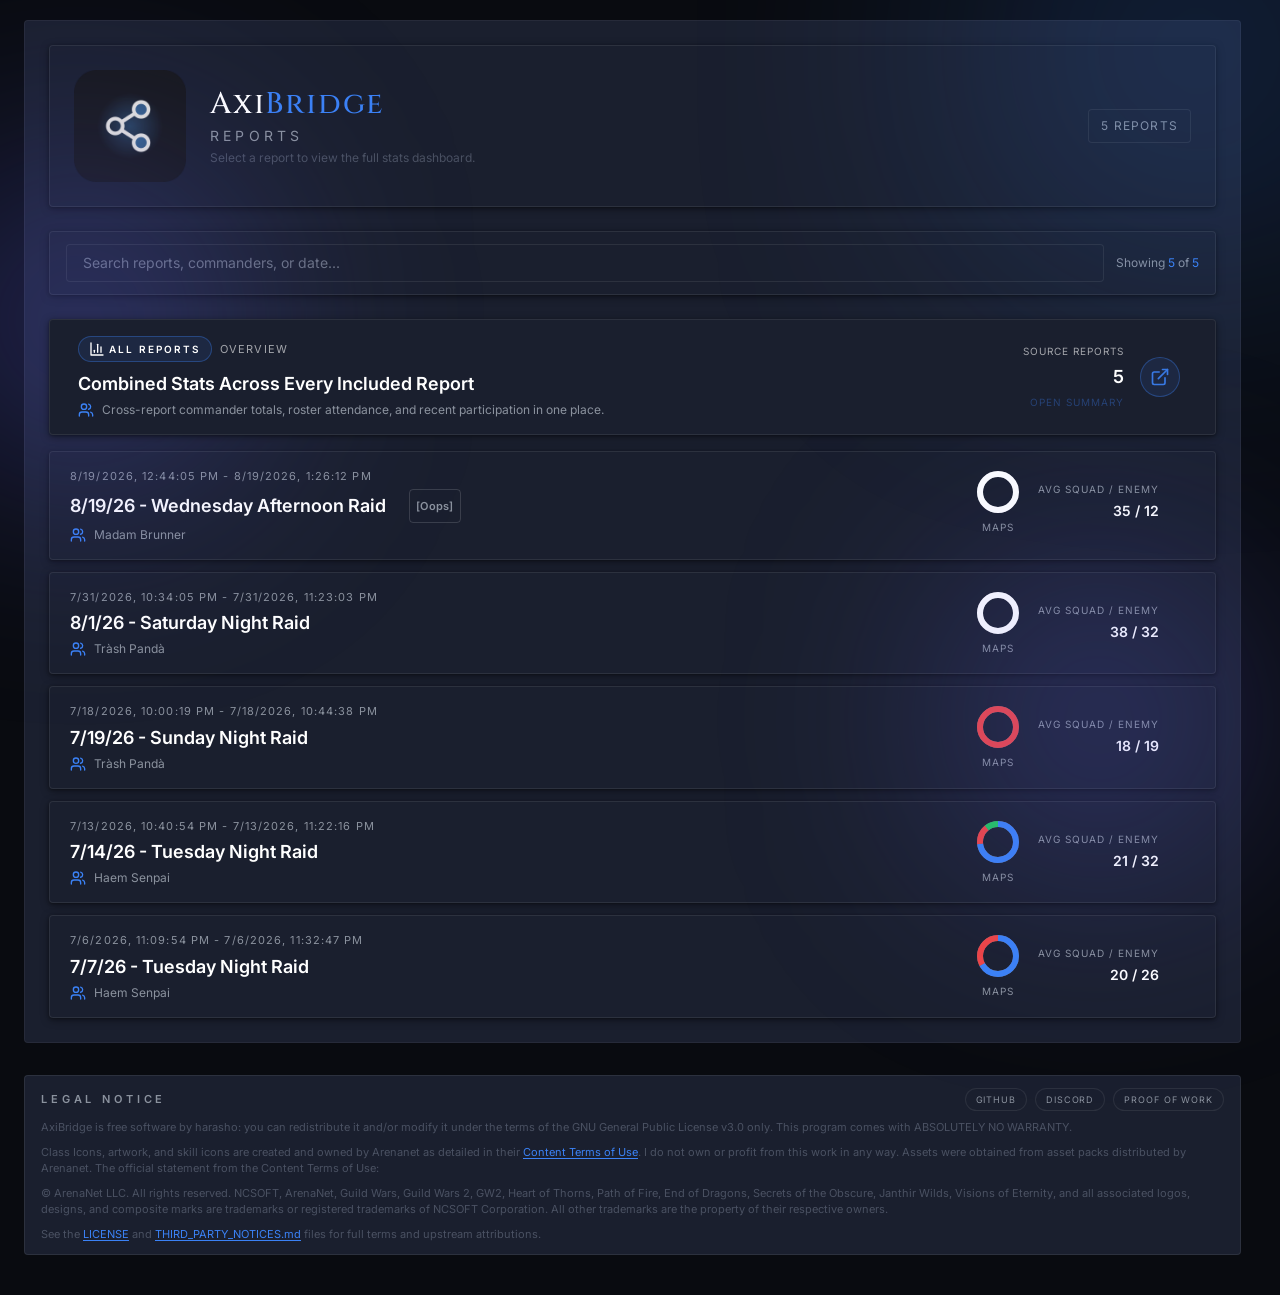
==== commit e75760d9: "Update web report 20260819-124405-z8zb" ====
--- a/index.html
+++ b/index.html
@@ -6,8 +6,8 @@
     <link rel="apple-touch-icon" href="./svg/axibridge-glyph.svg" />
     <meta name="viewport" content="width=device-width, initial-scale=1.0" />
     <title>AxiBridge</title>
-    <script type="module" crossorigin src="./assets/index-DAZ-mZRd.js"></script>
-    <link rel="stylesheet" crossorigin href="./assets/index-0e8oWL41.css">
+    <script type="module" crossorigin src="./assets/index-VbVVxNCd.js"></script>
+    <link rel="stylesheet" crossorigin href="./assets/index-B6FfqJ6Q.css">
   </head>
   <body>
     <div id="root"></div>
--- a/assets/index-B6FfqJ6Q.css
+++ b/assets/index-B6FfqJ6Q.css
@@ -0,0 +1 @@
+@import"https://fonts.googleapis.com/css2?family=Cinzel:wght@500;700&family=Inter:wght@400;500;600;700&display=swap";*,:before,:after{--tw-border-spacing-x: 0;--tw-border-spacing-y: 0;--tw-translate-x: 0;--tw-translate-y: 0;--tw-rotate: 0;--tw-skew-x: 0;--tw-skew-y: 0;--tw-scale-x: 1;--tw-scale-y: 1;--tw-pan-x: ;--tw-pan-y: ;--tw-pinch-zoom: ;--tw-scroll-snap-strictness: proximity;--tw-gradient-from-position: ;--tw-gradient-via-position: ;--tw-gradient-to-position: ;--tw-ordinal: ;--tw-slashed-zero: ;--tw-numeric-figure: ;--tw-numeric-spacing: ;--tw-numeric-fraction: ;--tw-ring-inset: ;--tw-ring-offset-width: 0px;--tw-ring-offset-color: #fff;--tw-ring-color: rgb(59 130 246 / .5);--tw-ring-offset-shadow: 0 0 #0000;--tw-ring-shadow: 0 0 #0000;--tw-shadow: 0 0 #0000;--tw-shadow-colored: 0 0 #0000;--tw-blur: ;--tw-brightness: ;--tw-contrast: ;--tw-grayscale: ;--tw-hue-rotate: ;--tw-invert: ;--tw-saturate: ;--tw-sepia: ;--tw-drop-shadow: ;--tw-backdrop-blur: ;--tw-backdrop-brightness: ;--tw-backdrop-contrast: ;--tw-backdrop-grayscale: ;--tw-backdrop-hue-rotate: ;--tw-backdrop-invert: ;--tw-backdrop-opacity: ;--tw-backdrop-saturate: ;--tw-backdrop-sepia: ;--tw-contain-size: ;--tw-contain-layout: ;--tw-contain-paint: ;--tw-contain-style: }::backdrop{--tw-border-spacing-x: 0;--tw-border-spacing-y: 0;--tw-translate-x: 0;--tw-translate-y: 0;--tw-rotate: 0;--tw-skew-x: 0;--tw-skew-y: 0;--tw-scale-x: 1;--tw-scale-y: 1;--tw-pan-x: ;--tw-pan-y: ;--tw-pinch-zoom: ;--tw-scroll-snap-strictness: proximity;--tw-gradient-from-position: ;--tw-gradient-via-position: ;--tw-gradient-to-position: ;--tw-ordinal: ;--tw-slashed-zero: ;--tw-numeric-figure: ;--tw-numeric-spacing: ;--tw-numeric-fraction: ;--tw-ring-inset: ;--tw-ring-offset-width: 0px;--tw-ring-offset-color: #fff;--tw-ring-color: rgb(59 130 246 / .5);--tw-ring-offset-shadow: 0 0 #0000;--tw-ring-shadow: 0 0 #0000;--tw-shadow: 0 0 #0000;--tw-shadow-colored: 0 0 #0000;--tw-blur: ;--tw-brightness: ;--tw-contrast: ;--tw-grayscale: ;--tw-hue-rotate: ;--tw-invert: ;--tw-saturate: ;--tw-sepia: ;--tw-drop-shadow: ;--tw-backdrop-blur: ;--tw-backdrop-brightness: ;--tw-backdrop-contrast: ;--tw-backdrop-grayscale: ;--tw-backdrop-hue-rotate: ;--tw-backdrop-invert: ;--tw-backdrop-opacity: ;--tw-backdrop-saturate: ;--tw-backdrop-sepia: ;--tw-contain-size: ;--tw-contain-layout: ;--tw-contain-paint: ;--tw-contain-style: }*,:before,:after{box-sizing:border-box;border-width:0;border-style:solid;border-color:#e5e7eb}:before,:after{--tw-content: ""}html,:host{line-height:1.5;-webkit-text-size-adjust:100%;-moz-tab-size:4;-o-tab-size:4;tab-size:4;font-family:ui-sans-serif,system-ui,sans-serif,"Apple Color Emoji","Segoe UI Emoji",Segoe UI Symbol,"Noto Color Emoji";font-feature-settings:normal;font-variation-settings:normal;-webkit-tap-highlight-color:transparent}body{margin:0;line-height:inherit}hr{height:0;color:inherit;border-top-width:1px}abbr:where([title]){-webkit-text-decoration:underline dotted;text-decoration:underline dotted}h1,h2,h3,h4,h5,h6{font-size:inherit;font-weight:inherit}a{color:inherit;text-decoration:inherit}b,strong{font-weight:bolder}code,kbd,samp,pre{font-family:ui-monospace,SFMono-Regular,Menlo,Monaco,Consolas,Liberation Mono,Courier New,monospace;font-feature-settings:normal;font-variation-settings:normal;font-size:1em}small{font-size:80%}sub,sup{font-size:75%;line-height:0;position:relative;vertical-align:baseline}sub{bottom:-.25em}sup{top:-.5em}table{text-indent:0;border-color:inherit;border-collapse:collapse}button,input,optgroup,select,textarea{font-family:inherit;font-feature-settings:inherit;font-variation-settings:inherit;font-size:100%;font-weight:inherit;line-height:inherit;letter-spacing:inherit;color:inherit;margin:0;padding:0}button,select{text-transform:none}button,input:where([type=button]),input:where([type=reset]),input:where([type=submit]){-webkit-appearance:button;background-color:transparent;background-image:none}:-moz-focusring{outline:auto}:-moz-ui-invalid{box-shadow:none}progress{vertical-align:baseline}::-webkit-inner-spin-button,::-webkit-outer-spin-button{height:auto}[type=search]{-webkit-appearance:textfield;outline-offset:-2px}::-webkit-search-decoration{-webkit-appearance:none}::-webkit-file-upload-button{-webkit-appearance:button;font:inherit}summary{display:list-item}blockquote,dl,dd,h1,h2,h3,h4,h5,h6,hr,figure,p,pre{margin:0}fieldset{margin:0;padding:0}legend{padding:0}ol,ul,menu{list-style:none;margin:0;padding:0}dialog{padding:0}textarea{resize:vertical}input::-moz-placeholder,textarea::-moz-placeholder{opacity:1;color:#9ca3af}input::placeholder,textarea::placeholder{opacity:1;color:#9ca3af}button,[role=button]{cursor:pointer}:disabled{cursor:default}img,svg,video,canvas,audio,iframe,embed,object{display:block;vertical-align:middle}img,video{max-width:100%;height:auto}[hidden]:where(:not([hidden=until-found])){display:none}.\!container{width:100%!important}.container{width:100%}@media(min-width:640px){.\!container{max-width:640px!important}.container{max-width:640px}}@media(min-width:768px){.\!container{max-width:768px!important}.container{max-width:768px}}@media(min-width:1024px){.\!container{max-width:1024px!important}.container{max-width:1024px}}@media(min-width:1280px){.\!container{max-width:1280px!important}.container{max-width:1280px}}@media(min-width:1536px){.\!container{max-width:1536px!important}.container{max-width:1536px}}.pointer-events-none{pointer-events:none}.pointer-events-auto{pointer-events:auto}.\!visible{visibility:visible!important}.visible{visibility:visible}.invisible{visibility:hidden}.collapse{visibility:collapse}.static{position:static}.fixed{position:fixed}.absolute{position:absolute}.relative{position:relative}.sticky{position:sticky}.inset-0{top:0;right:0;bottom:0;left:0}.inset-\[0\.7px\]{top:.7px;right:.7px;bottom:.7px;left:.7px}.inset-y-0{top:0;bottom:0}.-bottom-0\.5{bottom:-.125rem}.-bottom-1{bottom:-.25rem}.-bottom-24{bottom:-6rem}.-left-16{left:-4rem}.-left-8{left:-2rem}.-right-0\.5{right:-.125rem}.-right-1{right:-.25rem}.-right-24{right:-6rem}.-top-0\.5{top:-.125rem}.-top-24{top:-6rem}.-top-\[9px\]{top:-9px}.bottom-0{bottom:0}.bottom-4{bottom:1rem}.bottom-\[1px\]{bottom:1px}.bottom-full{bottom:100%}.left-0{left:0}.left-1{left:.25rem}.left-1\/2{left:50%}.left-2\.5{left:.625rem}.left-3{left:.75rem}.left-4{left:1rem}.right-0{right:0}.right-1{right:.25rem}.right-2{right:.5rem}.right-2\.5{right:.625rem}.right-4{right:1rem}.top-0{top:0}.top-1{top:.25rem}.top-1\/2{top:50%}.top-2{top:.5rem}.top-\[1px\]{top:1px}.top-\[calc\(100\%\+4px\)\]{top:calc(100% + 4px)}.top-full{top:100%}.isolate{isolation:isolate}.z-0{z-index:0}.z-10{z-index:10}.z-20{z-index:20}.z-30{z-index:30}.z-40{z-index:40}.z-50{z-index:50}.z-\[10000\]{z-index:10000}.z-\[1\]{z-index:1}.z-\[60\]{z-index:60}.z-\[70\]{z-index:70}.z-\[72\]{z-index:72}.z-\[74\]{z-index:74}.z-\[9999\]{z-index:9999}.col-span-2{grid-column:span 2 / span 2}.row-span-2{grid-row:span 2 / span 2}.m-0{margin:0}.-mx-1{margin-left:-.25rem;margin-right:-.25rem}.mx-1{margin-left:.25rem;margin-right:.25rem}.mx-1\.5{margin-left:.375rem;margin-right:.375rem}.mx-3{margin-left:.75rem;margin-right:.75rem}.mx-4{margin-left:1rem;margin-right:1rem}.mx-auto{margin-left:auto;margin-right:auto}.my-3{margin-top:.75rem;margin-bottom:.75rem}.\!mb-0{margin-bottom:0!important}.\!mt-0{margin-top:0!important}.-mr-\[176px\]{margin-right:-176px}.mb-0\.5{margin-bottom:.125rem}.mb-1{margin-bottom:.25rem}.mb-1\.5{margin-bottom:.375rem}.mb-2{margin-bottom:.5rem}.mb-3{margin-bottom:.75rem}.mb-3\.5{margin-bottom:.875rem}.mb-4{margin-bottom:1rem}.mb-6{margin-bottom:1.5rem}.ml-1{margin-left:.25rem}.ml-1\.5{margin-left:.375rem}.ml-2{margin-left:.5rem}.ml-3{margin-left:.75rem}.ml-6{margin-left:1.5rem}.ml-auto{margin-left:auto}.mr-3{margin-right:.75rem}.mt-0\.5{margin-top:.125rem}.mt-1{margin-top:.25rem}.mt-10{margin-top:2.5rem}.mt-2{margin-top:.5rem}.mt-3{margin-top:.75rem}.mt-4{margin-top:1rem}.mt-5{margin-top:1.25rem}.mt-6{margin-top:1.5rem}.mt-8{margin-top:2rem}.mt-auto{margin-top:auto}.block{display:block}.inline-block{display:inline-block}.inline{display:inline}.flex{display:flex}.inline-flex{display:inline-flex}.\!table{display:table!important}.table{display:table}.grid{display:grid}.contents{display:contents}.hidden{display:none}.aspect-square{aspect-ratio:1 / 1}.h-0{height:0px}.h-1{height:.25rem}.h-1\.5{height:.375rem}.h-10{height:2.5rem}.h-12{height:3rem}.h-14{height:3.5rem}.h-16{height:4rem}.h-2{height:.5rem}.h-2\.5{height:.625rem}.h-20{height:5rem}.h-24{height:6rem}.h-3{height:.75rem}.h-3\.5{height:.875rem}.h-32{height:8rem}.h-4{height:1rem}.h-48{height:12rem}.h-5{height:1.25rem}.h-56{height:14rem}.h-6{height:1.5rem}.h-64{height:16rem}.h-7{height:1.75rem}.h-8{height:2rem}.h-9{height:2.25rem}.h-\[12vh\]{height:12vh}.h-\[18px\]{height:18px}.h-\[220px\]{height:220px}.h-\[240px\]{height:240px}.h-\[260px\]{height:260px}.h-\[26px\]{height:26px}.h-\[280px\]{height:280px}.h-\[2px\]{height:2px}.h-\[300px\]{height:300px}.h-\[320px\]{height:320px}.h-\[34px\]{height:34px}.h-\[360px\]{height:360px}.h-\[3px\]{height:3px}.h-\[400px\]{height:400px}.h-\[480px\]{height:480px}.h-\[500px\]{height:500px}.h-\[65vh\]{height:65vh}.h-\[min\(82vh\,860px\)\]{height:min(82vh,860px)}.h-full{height:100%}.h-px{height:1px}.h-screen{height:100vh}.max-h-0{max-height:0px}.max-h-24{max-height:6rem}.max-h-28{max-height:7rem}.max-h-40{max-height:10rem}.max-h-56{max-height:14rem}.max-h-60{max-height:15rem}.max-h-64{max-height:16rem}.max-h-72{max-height:18rem}.max-h-80{max-height:20rem}.max-h-96{max-height:24rem}.max-h-\[260px\]{max-height:260px}.max-h-\[300px\]{max-height:300px}.max-h-\[30rem\]{max-height:30rem}.max-h-\[320px\]{max-height:320px}.max-h-\[32rem\]{max-height:32rem}.max-h-\[360px\]{max-height:360px}.max-h-\[420px\]{max-height:420px}.max-h-\[560px\]{max-height:560px}.max-h-\[60vh\]{max-height:60vh}.max-h-\[65vh\]{max-height:65vh}.max-h-\[85vh\]{max-height:85vh}.max-h-\[92vh\]{max-height:92vh}.max-h-\[99999px\]{max-height:99999px}.max-h-none{max-height:none}.min-h-0{min-height:0px}.min-h-10{min-height:2.5rem}.min-h-\[108px\]{min-height:108px}.min-h-\[126px\]{min-height:126px}.min-h-\[140px\]{min-height:140px}.min-h-\[182px\]{min-height:182px}.min-h-\[28px\]{min-height:28px}.min-h-\[30px\]{min-height:30px}.min-h-\[40px\]{min-height:40px}.min-h-\[56px\]{min-height:56px}.min-h-\[58px\]{min-height:58px}.min-h-\[60vh\]{min-height:60vh}.min-h-screen{min-height:100vh}.w-1\.5{width:.375rem}.w-10{width:2.5rem}.w-11{width:2.75rem}.w-12{width:3rem}.w-16{width:4rem}.w-2{width:.5rem}.w-2\.5{width:.625rem}.w-20{width:5rem}.w-3{width:.75rem}.w-3\.5{width:.875rem}.w-32{width:8rem}.w-36{width:9rem}.w-4{width:1rem}.w-44{width:11rem}.w-48{width:12rem}.w-5{width:1.25rem}.w-52{width:13rem}.w-56{width:14rem}.w-6{width:1.5rem}.w-64{width:16rem}.w-7{width:1.75rem}.w-8{width:2rem}.w-80{width:20rem}.w-9{width:2.25rem}.w-96{width:24rem}.w-\[120px\]{width:120px}.w-\[18px\]{width:18px}.w-\[220px\]{width:220px}.w-\[240px\]{width:240px}.w-\[248px\]{width:248px}.w-\[260px\]{width:260px}.w-\[26px\]{width:26px}.w-\[2px\]{width:2px}.w-\[320px\]{width:320px}.w-\[4\.5rem\]{width:4.5rem}.w-auto{width:auto}.w-full{width:100%}.w-max{width:-moz-max-content;width:max-content}.w-px{width:1px}.w-screen{width:100vw}.min-w-0{min-width:0px}.min-w-8{min-width:2rem}.min-w-\[240px\]{min-width:240px}.min-w-\[260px\]{min-width:260px}.min-w-\[30px\]{min-width:30px}.min-w-\[420px\]{min-width:420px}.min-w-\[440px\]{min-width:440px}.min-w-\[560px\]{min-width:560px}.min-w-\[620px\]{min-width:620px}.min-w-\[640px\]{min-width:640px}.min-w-\[680px\]{min-width:680px}.min-w-\[700px\]{min-width:700px}.min-w-\[720px\]{min-width:720px}.min-w-\[760px\]{min-width:760px}.min-w-\[860px\]{min-width:860px}.min-w-\[900px\]{min-width:900px}.min-w-full{min-width:100%}.max-w-2xl{max-width:42rem}.max-w-3xl{max-width:48rem}.max-w-4xl{max-width:56rem}.max-w-6xl{max-width:72rem}.max-w-\[1100px\]{max-width:1100px}.max-w-\[120px\]{max-width:120px}.max-w-\[12rem\]{max-width:12rem}.max-w-\[140px\]{max-width:140px}.max-w-\[160px\]{max-width:160px}.max-w-\[170px\]{max-width:170px}.max-w-\[180px\]{max-width:180px}.max-w-\[200px\]{max-width:200px}.max-w-\[2150px\]{max-width:2150px}.max-w-\[58vw\]{max-width:58vw}.max-w-\[80vw\]{max-width:80vw}.max-w-full{max-width:100%}.max-w-lg{max-width:32rem}.max-w-md{max-width:28rem}.max-w-none{max-width:none}.max-w-sm{max-width:24rem}.max-w-xs{max-width:20rem}.flex-1{flex:1 1 0%}.flex-none{flex:none}.flex-shrink{flex-shrink:1}.flex-shrink-0{flex-shrink:0}.shrink{flex-shrink:1}.shrink-0{flex-shrink:0}.table-auto{table-layout:auto}.table-fixed{table-layout:fixed}.border-collapse{border-collapse:collapse}.border-separate{border-collapse:separate}.border-spacing-0{--tw-border-spacing-x: 0px;--tw-border-spacing-y: 0px;border-spacing:var(--tw-border-spacing-x) var(--tw-border-spacing-y)}.-translate-x-1\/2{--tw-translate-x: -50%;transform:translate(var(--tw-translate-x),var(--tw-translate-y)) rotate(var(--tw-rotate)) skew(var(--tw-skew-x)) skewY(var(--tw-skew-y)) scaleX(var(--tw-scale-x)) scaleY(var(--tw-scale-y))}.-translate-x-full{--tw-translate-x: -100%;transform:translate(var(--tw-translate-x),var(--tw-translate-y)) rotate(var(--tw-rotate)) skew(var(--tw-skew-x)) skewY(var(--tw-skew-y)) scaleX(var(--tw-scale-x)) scaleY(var(--tw-scale-y))}.-translate-y-1\/2{--tw-translate-y: -50%;transform:translate(var(--tw-translate-x),var(--tw-translate-y)) rotate(var(--tw-rotate)) skew(var(--tw-skew-x)) skewY(var(--tw-skew-y)) scaleX(var(--tw-scale-x)) scaleY(var(--tw-scale-y))}.-translate-y-2{--tw-translate-y: -.5rem;transform:translate(var(--tw-translate-x),var(--tw-translate-y)) rotate(var(--tw-rotate)) skew(var(--tw-skew-x)) skewY(var(--tw-skew-y)) scaleX(var(--tw-scale-x)) scaleY(var(--tw-scale-y))}.translate-x-0{--tw-translate-x: 0px;transform:translate(var(--tw-translate-x),var(--tw-translate-y)) rotate(var(--tw-rotate)) skew(var(--tw-skew-x)) skewY(var(--tw-skew-y)) scaleX(var(--tw-scale-x)) scaleY(var(--tw-scale-y))}.translate-x-1{--tw-translate-x: .25rem;transform:translate(var(--tw-translate-x),var(--tw-translate-y)) rotate(var(--tw-rotate)) skew(var(--tw-skew-x)) skewY(var(--tw-skew-y)) scaleX(var(--tw-scale-x)) scaleY(var(--tw-scale-y))}.translate-x-6{--tw-translate-x: 1.5rem;transform:translate(var(--tw-translate-x),var(--tw-translate-y)) rotate(var(--tw-rotate)) skew(var(--tw-skew-x)) skewY(var(--tw-skew-y)) scaleX(var(--tw-scale-x)) scaleY(var(--tw-scale-y))}.translate-y-0{--tw-translate-y: 0px;transform:translate(var(--tw-translate-x),var(--tw-translate-y)) rotate(var(--tw-rotate)) skew(var(--tw-skew-x)) skewY(var(--tw-skew-y)) scaleX(var(--tw-scale-x)) scaleY(var(--tw-scale-y))}.-rotate-90{--tw-rotate: -90deg;transform:translate(var(--tw-translate-x),var(--tw-translate-y)) rotate(var(--tw-rotate)) skew(var(--tw-skew-x)) skewY(var(--tw-skew-y)) scaleX(var(--tw-scale-x)) scaleY(var(--tw-scale-y))}.rotate-180{--tw-rotate: 180deg;transform:translate(var(--tw-translate-x),var(--tw-translate-y)) rotate(var(--tw-rotate)) skew(var(--tw-skew-x)) skewY(var(--tw-skew-y)) scaleX(var(--tw-scale-x)) scaleY(var(--tw-scale-y))}.rotate-45{--tw-rotate: 45deg;transform:translate(var(--tw-translate-x),var(--tw-translate-y)) rotate(var(--tw-rotate)) skew(var(--tw-skew-x)) skewY(var(--tw-skew-y)) scaleX(var(--tw-scale-x)) scaleY(var(--tw-scale-y))}.scale-105{--tw-scale-x: 1.05;--tw-scale-y: 1.05;transform:translate(var(--tw-translate-x),var(--tw-translate-y)) rotate(var(--tw-rotate)) skew(var(--tw-skew-x)) skewY(var(--tw-skew-y)) scaleX(var(--tw-scale-x)) scaleY(var(--tw-scale-y))}.transform{transform:translate(var(--tw-translate-x),var(--tw-translate-y)) rotate(var(--tw-rotate)) skew(var(--tw-skew-x)) skewY(var(--tw-skew-y)) scaleX(var(--tw-scale-x)) scaleY(var(--tw-scale-y))}.animate-\[fadeUp_0\.6s_ease-out\]{animation:fadeUp .6s ease-out}@keyframes pulse{50%{opacity:.5}}.animate-pulse{animation:pulse 2s cubic-bezier(.4,0,.6,1) infinite}@keyframes spin{to{transform:rotate(360deg)}}.animate-spin{animation:spin 1s linear infinite}.cursor-help{cursor:help}.cursor-not-allowed{cursor:not-allowed}.cursor-pointer{cursor:pointer}.select-none{-webkit-user-select:none;-moz-user-select:none;user-select:none}.resize{resize:both}.snap-x{scroll-snap-type:x var(--tw-scroll-snap-strictness)}.snap-mandatory{--tw-scroll-snap-strictness: mandatory}.snap-start{scroll-snap-align:start}.scroll-mt-24{scroll-margin-top:6rem}.scroll-mt-6{scroll-margin-top:1.5rem}.list-decimal{list-style-type:decimal}.list-disc{list-style-type:disc}.appearance-none{-webkit-appearance:none;-moz-appearance:none;appearance:none}.auto-cols-fr{grid-auto-columns:minmax(0,1fr)}.grid-flow-col{grid-auto-flow:column}.grid-cols-1{grid-template-columns:repeat(1,minmax(0,1fr))}.grid-cols-2{grid-template-columns:repeat(2,minmax(0,1fr))}.grid-cols-3{grid-template-columns:repeat(3,minmax(0,1fr))}.grid-cols-6{grid-template-columns:repeat(6,minmax(0,1fr))}.grid-cols-7{grid-template-columns:repeat(7,minmax(0,1fr))}.grid-cols-\[0\.3fr_1\.3fr_1fr_0\.8fr_0\.8fr_0\.8fr\]{grid-template-columns:.3fr 1.3fr 1fr .8fr .8fr .8fr}.grid-cols-\[0\.4fr_1\.5fr_0\.8fr_0\.8fr_0\.8fr\]{grid-template-columns:.4fr 1.5fr .8fr .8fr .8fr}.grid-cols-\[0\.4fr_1\.5fr_1fr_0\.9fr\]{grid-template-columns:.4fr 1.5fr 1fr .9fr}.grid-cols-\[0\.4fr_1\.6fr_1fr\]{grid-template-columns:.4fr 1.6fr 1fr}.grid-cols-\[0\.4fr_1\.6fr_1fr_0\.9fr\]{grid-template-columns:.4fr 1.6fr 1fr .9fr}.grid-cols-\[0\.4fr_1\.6fr_1fr_1fr\]{grid-template-columns:.4fr 1.6fr 1fr 1fr}.grid-cols-\[0\.4fr_1\.6fr_1fr_1fr_1fr\]{grid-template-columns:.4fr 1.6fr 1fr 1fr 1fr}.grid-cols-\[0\.4fr_1\.6fr_1fr_1fr_1fr_1fr\]{grid-template-columns:.4fr 1.6fr 1fr 1fr 1fr 1fr}.grid-cols-\[1\.2fr_0\.8fr\]{grid-template-columns:1.2fr .8fr}.grid-cols-\[1\.4fr_0\.6fr_0\.7fr_0\.8fr\]{grid-template-columns:1.4fr .6fr .7fr .8fr}.grid-cols-\[1\.4fr_0\.8fr_0\.8fr\]{grid-template-columns:1.4fr .8fr .8fr}.grid-cols-\[1\.5fr_1fr_0\.9fr\]{grid-template-columns:1.5fr 1fr .9fr}.grid-cols-\[1\.6fr_0\.8fr_0\.8fr_0\.8fr\]{grid-template-columns:1.6fr .8fr .8fr .8fr}.grid-cols-\[12px_16px_minmax\(0\,1fr\)_auto\]{grid-template-columns:12px 16px minmax(0,1fr) auto}.grid-cols-\[18px_minmax\(0\,1fr\)\]{grid-template-columns:18px minmax(0,1fr)}.grid-cols-\[1fr_110px\]{grid-template-columns:1fr 110px}.grid-cols-\[1fr_auto_1fr\]{grid-template-columns:1fr auto 1fr}.grid-cols-\[230px_1fr\]{grid-template-columns:230px 1fr}.grid-cols-\[2fr_0\.6fr_0\.8fr_0\.6fr_0\.6fr_0\.5fr\]{grid-template-columns:2fr .6fr .8fr .6fr .6fr .5fr}.grid-cols-\[2fr_0\.8fr_0\.7fr\]{grid-template-columns:2fr .8fr .7fr}.grid-cols-\[2fr_0\.8fr_0\.8fr\]{grid-template-columns:2fr .8fr .8fr}.grid-cols-\[2fr_0\.9fr_0\.7fr\]{grid-template-columns:2fr .9fr .7fr}.grid-cols-\[36px_minmax\(0\,1fr\)\]{grid-template-columns:36px minmax(0,1fr)}.grid-cols-\[40px_minmax\(0\,1fr\)\]{grid-template-columns:40px minmax(0,1fr)}.grid-cols-\[minmax\(0\,3\.2fr\)_minmax\(140px\,1\.1fr\)_86px\]{grid-template-columns:minmax(0,3.2fr) minmax(140px,1.1fr) 86px}.grid-rows-2{grid-template-rows:repeat(2,minmax(0,1fr))}.flex-row{flex-direction:row}.flex-col{flex-direction:column}.flex-wrap{flex-wrap:wrap}.flex-nowrap{flex-wrap:nowrap}.items-start{align-items:flex-start}.items-end{align-items:flex-end}.items-center{align-items:center}.items-baseline{align-items:baseline}.items-stretch{align-items:stretch}.justify-start{justify-content:flex-start}.justify-end{justify-content:flex-end}.justify-center{justify-content:center}.justify-between{justify-content:space-between}.gap-0{gap:0px}.gap-0\.5{gap:.125rem}.gap-1{gap:.25rem}.gap-1\.5{gap:.375rem}.gap-2{gap:.5rem}.gap-2\.5{gap:.625rem}.gap-3{gap:.75rem}.gap-4{gap:1rem}.gap-5{gap:1.25rem}.gap-6{gap:1.5rem}.gap-x-1\.5{-moz-column-gap:.375rem;column-gap:.375rem}.gap-x-2{-moz-column-gap:.5rem;column-gap:.5rem}.gap-x-3{-moz-column-gap:.75rem;column-gap:.75rem}.gap-x-4{-moz-column-gap:1rem;column-gap:1rem}.gap-y-1{row-gap:.25rem}.gap-y-1\.5{row-gap:.375rem}.space-y-0>:not([hidden])~:not([hidden]){--tw-space-y-reverse: 0;margin-top:calc(0px * calc(1 - var(--tw-space-y-reverse)));margin-bottom:calc(0px * var(--tw-space-y-reverse))}.space-y-0\.5>:not([hidden])~:not([hidden]){--tw-space-y-reverse: 0;margin-top:calc(.125rem * calc(1 - var(--tw-space-y-reverse)));margin-bottom:calc(.125rem * var(--tw-space-y-reverse))}.space-y-1>:not([hidden])~:not([hidden]){--tw-space-y-reverse: 0;margin-top:calc(.25rem * calc(1 - var(--tw-space-y-reverse)));margin-bottom:calc(.25rem * var(--tw-space-y-reverse))}.space-y-1\.5>:not([hidden])~:not([hidden]){--tw-space-y-reverse: 0;margin-top:calc(.375rem * calc(1 - var(--tw-space-y-reverse)));margin-bottom:calc(.375rem * var(--tw-space-y-reverse))}.space-y-2>:not([hidden])~:not([hidden]){--tw-space-y-reverse: 0;margin-top:calc(.5rem * calc(1 - var(--tw-space-y-reverse)));margin-bottom:calc(.5rem * var(--tw-space-y-reverse))}.space-y-2\.5>:not([hidden])~:not([hidden]){--tw-space-y-reverse: 0;margin-top:calc(.625rem * calc(1 - var(--tw-space-y-reverse)));margin-bottom:calc(.625rem * var(--tw-space-y-reverse))}.space-y-3>:not([hidden])~:not([hidden]){--tw-space-y-reverse: 0;margin-top:calc(.75rem * calc(1 - var(--tw-space-y-reverse)));margin-bottom:calc(.75rem * var(--tw-space-y-reverse))}.space-y-4>:not([hidden])~:not([hidden]){--tw-space-y-reverse: 0;margin-top:calc(1rem * calc(1 - var(--tw-space-y-reverse)));margin-bottom:calc(1rem * var(--tw-space-y-reverse))}.space-y-5>:not([hidden])~:not([hidden]){--tw-space-y-reverse: 0;margin-top:calc(1.25rem * calc(1 - var(--tw-space-y-reverse)));margin-bottom:calc(1.25rem * var(--tw-space-y-reverse))}.space-y-6>:not([hidden])~:not([hidden]){--tw-space-y-reverse: 0;margin-top:calc(1.5rem * calc(1 - var(--tw-space-y-reverse)));margin-bottom:calc(1.5rem * var(--tw-space-y-reverse))}.divide-y>:not([hidden])~:not([hidden]){--tw-divide-y-reverse: 0;border-top-width:calc(1px * calc(1 - var(--tw-divide-y-reverse)));border-bottom-width:calc(1px * var(--tw-divide-y-reverse))}.divide-white\/10>:not([hidden])~:not([hidden]){border-color:#ffffff1a}.divide-white\/5>:not([hidden])~:not([hidden]){border-color:#ffffff0d}.self-end{align-self:flex-end}.self-center{align-self:center}.self-stretch{align-self:stretch}.overflow-auto{overflow:auto}.overflow-hidden{overflow:hidden}.overflow-visible{overflow:visible}.overflow-x-auto{overflow-x:auto}.overflow-y-auto{overflow-y:auto}.overflow-x-hidden{overflow-x:hidden}.overscroll-contain{overscroll-behavior:contain}.truncate{overflow:hidden;text-overflow:ellipsis;white-space:nowrap}.whitespace-normal{white-space:normal}.whitespace-nowrap{white-space:nowrap}.whitespace-pre-wrap{white-space:pre-wrap}.break-words{overflow-wrap:break-word}.break-all{word-break:break-all}.rounded{border-radius:.25rem}.rounded-2xl{border-radius:1rem}.rounded-\[2px\]{border-radius:2px}.rounded-\[3px\]{border-radius:3px}.rounded-\[4px\]{border-radius:4px}.rounded-\[5px\]{border-radius:5px}.rounded-\[6px\]{border-radius:6px}.rounded-\[var\(--radius-md\)\]{border-radius:var(--radius-md)}.rounded-full{border-radius:9999px}.rounded-lg{border-radius:.5rem}.rounded-md{border-radius:.375rem}.rounded-sm{border-radius:.125rem}.rounded-xl{border-radius:.75rem}.rounded-l-md{border-top-left-radius:.375rem;border-bottom-left-radius:.375rem}.rounded-r-md{border-top-right-radius:.375rem;border-bottom-right-radius:.375rem}.rounded-r-none{border-top-right-radius:0;border-bottom-right-radius:0}.\!border-0{border-width:0px!important}.border{border-width:1px}.border-0{border-width:0px}.border-2{border-width:2px}.border-b{border-bottom-width:1px}.border-l{border-left-width:1px}.border-l-2{border-left-width:2px}.border-l-4{border-left-width:4px}.border-r{border-right-width:1px}.border-t{border-top-width:1px}.border-dashed{border-style:dashed}.border-dotted{border-style:dotted}.border-none{border-style:none}.border-\[color\:var\(--accent-border\)\]{border-color:var(--accent-border)}.border-\[color\:var\(--border-default\)\]{border-color:var(--border-default)}.border-\[color\:var\(--border-hover\)\]{border-color:var(--border-hover)}.border-\[color\:var\(--border-subtle\)\]{border-color:var(--border-subtle)}.border-\[color\:var\(--brand-primary\)\]{border-color:var(--brand-primary)}.border-amber-200\/10{border-color:#fde68a1a}.border-amber-300\/40{border-color:#fcd34d66}.border-amber-400{--tw-border-opacity: 1;border-color:rgb(251 191 36 / var(--tw-border-opacity, 1))}.border-amber-400\/30{border-color:#fbbf244d}.border-amber-400\/40{border-color:#fbbf2466}.border-amber-500\/20{border-color:#f59e0b33}.border-amber-500\/30{border-color:#f59e0b4d}.border-amber-500\/35{border-color:#f59e0b59}.border-amber-500\/40{border-color:#f59e0b66}.border-amber-500\/50{border-color:#f59e0b80}.border-blue-400{--tw-border-opacity: 1;border-color:rgb(96 165 250 / var(--tw-border-opacity, 1))}.border-blue-400\/40{border-color:#60a5fa66}.border-blue-500\/30{border-color:#3b82f64d}.border-blue-500\/40{border-color:#3b82f666}.border-blue-500\/50{border-color:#3b82f680}.border-cyan-200\/40{border-color:#a5f3fc66}.border-cyan-300\/30{border-color:#67e8f94d}.border-cyan-300\/40{border-color:#67e8f966}.border-cyan-300\/50{border-color:#67e8f980}.border-cyan-400\/30{border-color:#22d3ee4d}.border-cyan-400\/40{border-color:#22d3ee66}.border-cyan-500\/25{border-color:#06b6d440}.border-cyan-500\/30{border-color:#06b6d44d}.border-cyan-500\/40{border-color:#06b6d466}.border-emerald-200\/10{border-color:#a7f3d01a}.border-emerald-400\/40{border-color:#34d39966}.border-emerald-500\/30{border-color:#10b9814d}.border-emerald-500\/35{border-color:#10b98159}.border-emerald-500\/40{border-color:#10b98166}.border-green-500\/30{border-color:#22c55e4d}.border-green-500\/40{border-color:#22c55e66}.border-indigo-300\/20{border-color:#a5b4fc33}.border-orange-200\/40{border-color:#fed7aa66}.border-orange-400\/30{border-color:#fb923c4d}.border-orange-500\/30{border-color:#f973164d}.border-orange-500\/35{border-color:#f9731659}.border-purple-500\/30{border-color:#a855f74d}.border-red-400\/25{border-color:#f8717140}.border-red-500\/30{border-color:#ef44444d}.border-red-500\/40{border-color:#ef444466}.border-red-500\/50{border-color:#ef444480}.border-rose-200\/10{border-color:#fecdd31a}.border-rose-300\/30{border-color:#fda4af4d}.border-rose-500\/20{border-color:#f43f5e33}.border-rose-500\/30{border-color:#f43f5e4d}.border-rose-500\/35{border-color:#f43f5e59}.border-rose-500\/60{border-color:#f43f5e99}.border-slate-300\/30{border-color:#cbd5e14d}.border-slate-400\/30{border-color:#94a3b84d}.border-transparent{border-color:transparent}.border-violet-500\/35{border-color:#8b5cf659}.border-white\/10{border-color:#ffffff1a}.border-white\/15{border-color:#ffffff26}.border-white\/20{border-color:#fff3}.border-white\/40{border-color:#fff6}.border-white\/5{border-color:#ffffff0d}.border-white\/60{border-color:#fff9}.border-white\/\[0\.03\]{border-color:#ffffff08}.border-white\/\[0\.06\]{border-color:#ffffff0f}.border-white\/\[0\.07\]{border-color:#ffffff12}.border-white\/\[0\.08\]{border-color:#ffffff14}.border-white\/\[0\.09\]{border-color:#ffffff17}.border-yellow-500\/20{border-color:#eab30833}.border-l-amber-500{--tw-border-opacity: 1;border-left-color:rgb(245 158 11 / var(--tw-border-opacity, 1))}.border-l-emerald-500{--tw-border-opacity: 1;border-left-color:rgb(16 185 129 / var(--tw-border-opacity, 1))}.border-l-rose-500{--tw-border-opacity: 1;border-left-color:rgb(244 63 94 / var(--tw-border-opacity, 1))}.border-t-cyan-400{--tw-border-opacity: 1;border-top-color:rgb(34 211 238 / var(--tw-border-opacity, 1))}.\!bg-cyan-300{--tw-bg-opacity: 1 !important;background-color:rgb(103 232 249 / var(--tw-bg-opacity, 1))!important}.bg-\[color\:var\(--accent-bg\)\]{background-color:var(--accent-bg)}.bg-\[color\:var\(--accent-bg-strong\)\]{background-color:var(--accent-bg-strong)}.bg-\[color\:var\(--bg-elevated\)\]{background-color:var(--bg-elevated)}.bg-\[var\(--accent-bg\)\]{background-color:var(--accent-bg)}.bg-\[var\(--accent-bg-strong\)\]{background-color:var(--accent-bg-strong)}.bg-\[var\(--bg-card\)\]{background-color:var(--bg-card)}.bg-\[var\(--bg-card-inner\)\]{background-color:var(--bg-card-inner)}.bg-\[var\(--bg-elevated\)\]{background-color:var(--bg-elevated)}.bg-\[var\(--bg-hover\)\]{background-color:var(--bg-hover)}.bg-amber-400{--tw-bg-opacity: 1;background-color:rgb(251 191 36 / var(--tw-bg-opacity, 1))}.bg-amber-500{--tw-bg-opacity: 1;background-color:rgb(245 158 11 / var(--tw-bg-opacity, 1))}.bg-amber-500\/10{background-color:#f59e0b1a}.bg-amber-500\/15{background-color:#f59e0b26}.bg-amber-500\/20{background-color:#f59e0b33}.bg-amber-500\/25{background-color:#f59e0b40}.bg-black\/20{background-color:#0003}.bg-black\/25{background-color:#00000040}.bg-black\/30{background-color:#0000004d}.bg-black\/40{background-color:#0006}.bg-black\/50{background-color:#00000080}.bg-black\/60{background-color:#0009}.bg-black\/70{background-color:#000000b3}.bg-blue-400\/90{background-color:#60a5fae6}.bg-blue-500\/10{background-color:#3b82f61a}.bg-blue-500\/15{background-color:#3b82f626}.bg-blue-500\/20{background-color:#3b82f633}.bg-blue-500\/30{background-color:#3b82f64d}.bg-cyan-400\/10{background-color:#22d3ee1a}.bg-cyan-400\/15{background-color:#22d3ee26}.bg-cyan-500\/10{background-color:#06b6d41a}.bg-cyan-500\/15{background-color:#06b6d426}.bg-cyan-500\/20{background-color:#06b6d433}.bg-cyan-500\/30{background-color:#06b6d44d}.bg-cyan-500\/80{background-color:#06b6d4cc}.bg-cyan-500\/\[0\.08\]{background-color:#06b6d414}.bg-cyan-600{--tw-bg-opacity: 1;background-color:rgb(8 145 178 / var(--tw-bg-opacity, 1))}.bg-cyan-600\/20{background-color:#0891b233}.bg-emerald-400{--tw-bg-opacity: 1;background-color:rgb(52 211 153 / var(--tw-bg-opacity, 1))}.bg-emerald-500{--tw-bg-opacity: 1;background-color:rgb(16 185 129 / var(--tw-bg-opacity, 1))}.bg-emerald-500\/10{background-color:#10b9811a}.bg-emerald-500\/15{background-color:#10b98126}.bg-emerald-500\/20{background-color:#10b98133}.bg-emerald-500\/30{background-color:#10b9814d}.bg-fuchsia-500\/20{background-color:#d946ef33}.bg-gray-600{--tw-bg-opacity: 1;background-color:rgb(75 85 99 / var(--tw-bg-opacity, 1))}.bg-green-500{--tw-bg-opacity: 1;background-color:rgb(34 197 94 / var(--tw-bg-opacity, 1))}.bg-green-500\/20{background-color:#22c55e33}.bg-indigo-500\/10{background-color:#6366f11a}.bg-indigo-500\/15{background-color:#6366f126}.bg-orange-400{--tw-bg-opacity: 1;background-color:rgb(251 146 60 / var(--tw-bg-opacity, 1))}.bg-orange-400\/15{background-color:#fb923c26}.bg-orange-500{--tw-bg-opacity: 1;background-color:rgb(249 115 22 / var(--tw-bg-opacity, 1))}.bg-orange-500\/10{background-color:#f973161a}.bg-orange-500\/15{background-color:#f9731626}.bg-orange-500\/20{background-color:#f9731633}.bg-orange-500\/80{background-color:#f97316cc}.bg-purple-500\/20{background-color:#a855f733}.bg-red-400{--tw-bg-opacity: 1;background-color:rgb(248 113 113 / var(--tw-bg-opacity, 1))}.bg-red-500{--tw-bg-opacity: 1;background-color:rgb(239 68 68 / var(--tw-bg-opacity, 1))}.bg-red-500\/10{background-color:#ef44441a}.bg-red-500\/15{background-color:#ef444426}.bg-red-500\/20{background-color:#ef444433}.bg-red-600{--tw-bg-opacity: 1;background-color:rgb(220 38 38 / var(--tw-bg-opacity, 1))}.bg-rose-400{--tw-bg-opacity: 1;background-color:rgb(251 113 133 / var(--tw-bg-opacity, 1))}.bg-rose-400\/20{background-color:#fb718533}.bg-rose-500{--tw-bg-opacity: 1;background-color:rgb(244 63 94 / var(--tw-bg-opacity, 1))}.bg-rose-500\/10{background-color:#f43f5e1a}.bg-rose-500\/15{background-color:#f43f5e26}.bg-slate-200\/70{background-color:#e2e8f0b3}.bg-slate-300\/15{background-color:#cbd5e126}.bg-slate-400\/10{background-color:#94a3b81a}.bg-slate-500\/10{background-color:#64748b1a}.bg-slate-500\/20{background-color:#64748b33}.bg-slate-900{--tw-bg-opacity: 1;background-color:rgb(15 23 42 / var(--tw-bg-opacity, 1))}.bg-slate-950\/70{background-color:#020617b3}.bg-transparent{background-color:transparent}.bg-violet-500\/15{background-color:#8b5cf626}.bg-white{--tw-bg-opacity: 1;background-color:rgb(255 255 255 / var(--tw-bg-opacity, 1))}.bg-white\/10{background-color:#ffffff1a}.bg-white\/5{background-color:#ffffff0d}.bg-white\/\[0\.03\]{background-color:#ffffff08}.bg-white\/\[0\.04\]{background-color:#ffffff0a}.bg-white\/\[0\.05\]{background-color:#ffffff0d}.bg-gradient-to-b{background-image:linear-gradient(to bottom,var(--tw-gradient-stops))}.bg-gradient-to-br{background-image:linear-gradient(to bottom right,var(--tw-gradient-stops))}.from-\[color\:var\(--accent-bg\)\]{--tw-gradient-from: var(--accent-bg) var(--tw-gradient-from-position);--tw-gradient-to: rgb(255 255 255 / 0) var(--tw-gradient-to-position);--tw-gradient-stops: var(--tw-gradient-from), var(--tw-gradient-to)}.from-slate-950\/55{--tw-gradient-from: rgb(2 6 23 / .55) var(--tw-gradient-from-position);--tw-gradient-to: rgb(2 6 23 / 0) var(--tw-gradient-to-position);--tw-gradient-stops: var(--tw-gradient-from), var(--tw-gradient-to)}.from-white\/10{--tw-gradient-from: rgb(255 255 255 / .1) var(--tw-gradient-from-position);--tw-gradient-to: rgb(255 255 255 / 0) var(--tw-gradient-to-position);--tw-gradient-stops: var(--tw-gradient-from), var(--tw-gradient-to)}.via-white\/10{--tw-gradient-to: rgb(255 255 255 / 0) var(--tw-gradient-to-position);--tw-gradient-stops: var(--tw-gradient-from), rgb(255 255 255 / .1) var(--tw-gradient-via-position), var(--tw-gradient-to)}.via-white\/5{--tw-gradient-to: rgb(255 255 255 / 0) var(--tw-gradient-to-position);--tw-gradient-stops: var(--tw-gradient-from), rgb(255 255 255 / .05) var(--tw-gradient-via-position), var(--tw-gradient-to)}.to-slate-900\/45{--tw-gradient-to: rgb(15 23 42 / .45) var(--tw-gradient-to-position)}.to-transparent{--tw-gradient-to: transparent var(--tw-gradient-to-position)}.fill-amber-300{fill:#fcd34d}.fill-transparent{fill:transparent}.fill-yellow-500\/40{fill:#eab30866}.object-contain{-o-object-fit:contain;object-fit:contain}.object-cover{-o-object-fit:cover;object-fit:cover}.\!p-0{padding:0!important}.p-0{padding:0}.p-0\.5{padding:.125rem}.p-1{padding:.25rem}.p-1\.5{padding:.375rem}.p-2{padding:.5rem}.p-2\.5{padding:.625rem}.p-3{padding:.75rem}.p-4{padding:1rem}.p-5{padding:1.25rem}.p-6{padding:1.5rem}.p-8{padding:2rem}.p-\[1px\]{padding:1px}.px-1{padding-left:.25rem;padding-right:.25rem}.px-1\.5{padding-left:.375rem;padding-right:.375rem}.px-2{padding-left:.5rem;padding-right:.5rem}.px-2\.5{padding-left:.625rem;padding-right:.625rem}.px-3{padding-left:.75rem;padding-right:.75rem}.px-3\.5{padding-left:.875rem;padding-right:.875rem}.px-4{padding-left:1rem;padding-right:1rem}.px-5{padding-left:1.25rem;padding-right:1.25rem}.px-6{padding-left:1.5rem;padding-right:1.5rem}.px-8{padding-left:2rem;padding-right:2rem}.px-\[18px\]{padding-left:18px;padding-right:18px}.py-0\.5{padding-top:.125rem;padding-bottom:.125rem}.py-1{padding-top:.25rem;padding-bottom:.25rem}.py-1\.5{padding-top:.375rem;padding-bottom:.375rem}.py-12{padding-top:3rem;padding-bottom:3rem}.py-2{padding-top:.5rem;padding-bottom:.5rem}.py-2\.5{padding-top:.625rem;padding-bottom:.625rem}.py-3{padding-top:.75rem;padding-bottom:.75rem}.py-4{padding-top:1rem;padding-bottom:1rem}.py-5{padding-top:1.25rem;padding-bottom:1.25rem}.py-6{padding-top:1.5rem;padding-bottom:1.5rem}.py-8{padding-top:2rem;padding-bottom:2rem}.py-\[1\.5px\]{padding-top:1.5px;padding-bottom:1.5px}.py-\[14px\]{padding-top:14px;padding-bottom:14px}.py-\[1px\]{padding-top:1px;padding-bottom:1px}.py-\[2px\]{padding-top:2px;padding-bottom:2px}.py-px{padding-top:1px;padding-bottom:1px}.pb-0{padding-bottom:0}.pb-0\.5{padding-bottom:.125rem}.pb-1{padding-bottom:.25rem}.pb-1\.5{padding-bottom:.375rem}.pb-10{padding-bottom:2.5rem}.pb-2{padding-bottom:.5rem}.pb-2\.5{padding-bottom:.625rem}.pb-3{padding-bottom:.75rem}.pb-4{padding-bottom:1rem}.pb-5{padding-bottom:1.25rem}.pb-6{padding-bottom:1.5rem}.pb-8{padding-bottom:2rem}.pb-\[2px\]{padding-bottom:2px}.pl-1{padding-left:.25rem}.pl-2{padding-left:.5rem}.pl-2\.5{padding-left:.625rem}.pl-3{padding-left:.75rem}.pl-4{padding-left:1rem}.pl-5{padding-left:1.25rem}.pl-6{padding-left:1.5rem}.pl-8{padding-left:2rem}.pr-0\.5{padding-right:.125rem}.pr-1{padding-right:.25rem}.pr-2{padding-right:.5rem}.pr-3{padding-right:.75rem}.pr-4{padding-right:1rem}.pr-6{padding-right:1.5rem}.pr-7{padding-right:1.75rem}.pr-8{padding-right:2rem}.pt-0\.5{padding-top:.125rem}.pt-1{padding-top:.25rem}.pt-1\.5{padding-top:.375rem}.pt-2{padding-top:.5rem}.pt-2\.5{padding-top:.625rem}.pt-3{padding-top:.75rem}.pt-3\.5{padding-top:.875rem}.pt-4{padding-top:1rem}.pt-6{padding-top:1.5rem}.pt-\[12vh\]{padding-top:12vh}.pt-\[1px\]{padding-top:1px}.text-left{text-align:left}.text-center{text-align:center}.text-right{text-align:right}.align-top{vertical-align:top}.align-middle{vertical-align:middle}.font-mono{font-family:ui-monospace,SFMono-Regular,Menlo,Monaco,Consolas,Liberation Mono,Courier New,monospace}.font-sans{font-family:ui-sans-serif,system-ui,sans-serif,"Apple Color Emoji","Segoe UI Emoji",Segoe UI Symbol,"Noto Color Emoji"}.text-2xl{font-size:1.5rem;line-height:2rem}.text-3xl{font-size:1.875rem;line-height:2.25rem}.text-4xl{font-size:2.25rem;line-height:2.5rem}.text-\[10\.5px\]{font-size:10.5px}.text-\[10px\]{font-size:10px}.text-\[11px\]{font-size:11px}.text-\[12px\]{font-size:12px}.text-\[13px\]{font-size:13px}.text-\[15px\]{font-size:15px}.text-\[17px\]{font-size:17px}.text-\[8\.5px\]{font-size:8.5px}.text-\[8px\]{font-size:8px}.text-\[9px\]{font-size:9px}.text-base{font-size:1rem;line-height:1.5rem}.text-lg{font-size:1.125rem;line-height:1.75rem}.text-sm{font-size:.875rem;line-height:1.25rem}.text-xl{font-size:1.25rem;line-height:1.75rem}.text-xs{font-size:.75rem;line-height:1rem}.font-black{font-weight:900}.font-bold{font-weight:700}.font-medium{font-weight:500}.font-normal{font-weight:400}.font-semibold{font-weight:600}.uppercase{text-transform:uppercase}.lowercase{text-transform:lowercase}.normal-case{text-transform:none}.italic{font-style:italic}.tabular-nums{--tw-numeric-spacing: tabular-nums;font-variant-numeric:var(--tw-ordinal) var(--tw-slashed-zero) var(--tw-numeric-figure) var(--tw-numeric-spacing) var(--tw-numeric-fraction)}.leading-6{line-height:1.5rem}.leading-\[1\.45\]{line-height:1.45}.leading-\[1\.5\]{line-height:1.5}.leading-none{line-height:1}.leading-normal{line-height:1.5}.leading-snug{line-height:1.375}.leading-tight{line-height:1.25}.tracking-\[\.15em\]{letter-spacing:.15em}.tracking-\[\.1em\]{letter-spacing:.1em}.tracking-\[0\.05em\]{letter-spacing:.05em}.tracking-\[0\.06em\]{letter-spacing:.06em}.tracking-\[0\.08em\]{letter-spacing:.08em}.tracking-\[0\.12em\]{letter-spacing:.12em}.tracking-\[0\.16em\]{letter-spacing:.16em}.tracking-\[0\.18em\]{letter-spacing:.18em}.tracking-\[0\.22em\]{letter-spacing:.22em}.tracking-\[0\.24em\]{letter-spacing:.24em}.tracking-\[0\.25em\]{letter-spacing:.25em}.tracking-\[0\.28em\]{letter-spacing:.28em}.tracking-\[0\.2em\]{letter-spacing:.2em}.tracking-\[0\.35em\]{letter-spacing:.35em}.tracking-\[0\.3em\]{letter-spacing:.3em}.tracking-\[0\.4em\]{letter-spacing:.4em}.tracking-normal{letter-spacing:0em}.tracking-tighter{letter-spacing:-.05em}.tracking-wide{letter-spacing:.025em}.tracking-wider{letter-spacing:.05em}.tracking-widest{letter-spacing:.1em}.\!text-cyan-300{--tw-text-opacity: 1 !important;color:rgb(103 232 249 / var(--tw-text-opacity, 1))!important}.text-\[color\:var\(--accent\)\]{color:var(--accent)}.text-\[color\:var\(--accent-border\)\]{color:var(--accent-border)}.text-\[color\:var\(--brand-primary\)\]{color:var(--brand-primary)}.text-\[color\:var\(--status-warning\)\]{color:var(--status-warning)}.text-\[color\:var\(--text-muted\)\]{color:var(--text-muted)}.text-\[color\:var\(--text-primary\)\]{color:var(--text-primary)}.text-\[color\:var\(--text-secondary\)\]{color:var(--text-secondary)}.text-\[var\(--tw-colors-cyan-950\)\]{color:var(--tw-colors-cyan-950)}.text-amber-100{--tw-text-opacity: 1;color:rgb(254 243 199 / var(--tw-text-opacity, 1))}.text-amber-100\/80{color:#fef3c7cc}.text-amber-200{--tw-text-opacity: 1;color:rgb(253 230 138 / var(--tw-text-opacity, 1))}.text-amber-200\/60{color:#fde68a99}.text-amber-200\/70{color:#fde68ab3}.text-amber-200\/80{color:#fde68acc}.text-amber-300{--tw-text-opacity: 1;color:rgb(252 211 77 / var(--tw-text-opacity, 1))}.text-amber-300\/60{color:#fcd34d99}.text-amber-300\/70{color:#fcd34db3}.text-amber-400{--tw-text-opacity: 1;color:rgb(251 191 36 / var(--tw-text-opacity, 1))}.text-amber-50{--tw-text-opacity: 1;color:rgb(255 251 235 / var(--tw-text-opacity, 1))}.text-blue-100{--tw-text-opacity: 1;color:rgb(219 234 254 / var(--tw-text-opacity, 1))}.text-blue-200{--tw-text-opacity: 1;color:rgb(191 219 254 / var(--tw-text-opacity, 1))}.text-blue-200\/80{color:#bfdbfecc}.text-blue-300{--tw-text-opacity: 1;color:rgb(147 197 253 / var(--tw-text-opacity, 1))}.text-blue-300\/70{color:#93c5fdb3}.text-blue-400{--tw-text-opacity: 1;color:rgb(96 165 250 / var(--tw-text-opacity, 1))}.text-cyan-100{--tw-text-opacity: 1;color:rgb(207 250 254 / var(--tw-text-opacity, 1))}.text-cyan-200{--tw-text-opacity: 1;color:rgb(165 243 252 / var(--tw-text-opacity, 1))}.text-cyan-200\/60{color:#a5f3fc99}.text-cyan-200\/70{color:#a5f3fcb3}.text-cyan-200\/80{color:#a5f3fccc}.text-cyan-300{--tw-text-opacity: 1;color:rgb(103 232 249 / var(--tw-text-opacity, 1))}.text-cyan-300\/60{color:#67e8f999}.text-cyan-300\/70{color:#67e8f9b3}.text-cyan-300\/80{color:#67e8f9cc}.text-cyan-400{--tw-text-opacity: 1;color:rgb(34 211 238 / var(--tw-text-opacity, 1))}.text-cyan-50{--tw-text-opacity: 1;color:rgb(236 254 255 / var(--tw-text-opacity, 1))}.text-emerald-100{--tw-text-opacity: 1;color:rgb(209 250 229 / var(--tw-text-opacity, 1))}.text-emerald-100\/80{color:#d1fae5cc}.text-emerald-200{--tw-text-opacity: 1;color:rgb(167 243 208 / var(--tw-text-opacity, 1))}.text-emerald-200\/80{color:#a7f3d0cc}.text-emerald-300{--tw-text-opacity: 1;color:rgb(110 231 183 / var(--tw-text-opacity, 1))}.text-emerald-400{--tw-text-opacity: 1;color:rgb(52 211 153 / var(--tw-text-opacity, 1))}.text-fuchsia-200{--tw-text-opacity: 1;color:rgb(245 208 254 / var(--tw-text-opacity, 1))}.text-fuchsia-400{--tw-text-opacity: 1;color:rgb(232 121 249 / var(--tw-text-opacity, 1))}.text-gray-100{--tw-text-opacity: 1;color:rgb(243 244 246 / var(--tw-text-opacity, 1))}.text-gray-200{--tw-text-opacity: 1;color:rgb(229 231 235 / var(--tw-text-opacity, 1))}.text-gray-300{--tw-text-opacity: 1;color:rgb(209 213 219 / var(--tw-text-opacity, 1))}.text-gray-400{--tw-text-opacity: 1;color:rgb(156 163 175 / var(--tw-text-opacity, 1))}.text-gray-500{--tw-text-opacity: 1;color:rgb(107 114 128 / var(--tw-text-opacity, 1))}.text-gray-600{--tw-text-opacity: 1;color:rgb(75 85 99 / var(--tw-text-opacity, 1))}.text-green-300{--tw-text-opacity: 1;color:rgb(134 239 172 / var(--tw-text-opacity, 1))}.text-green-400{--tw-text-opacity: 1;color:rgb(74 222 128 / var(--tw-text-opacity, 1))}.text-indigo-100\/90{color:#e0e7ffe6}.text-indigo-200{--tw-text-opacity: 1;color:rgb(199 210 254 / var(--tw-text-opacity, 1))}.text-indigo-200\/80{color:#c7d2fecc}.text-indigo-300{--tw-text-opacity: 1;color:rgb(165 180 252 / var(--tw-text-opacity, 1))}.text-indigo-400{--tw-text-opacity: 1;color:rgb(129 140 248 / var(--tw-text-opacity, 1))}.text-orange-100{--tw-text-opacity: 1;color:rgb(255 237 213 / var(--tw-text-opacity, 1))}.text-orange-200{--tw-text-opacity: 1;color:rgb(254 215 170 / var(--tw-text-opacity, 1))}.text-orange-200\/70{color:#fed7aab3}.text-orange-200\/80{color:#fed7aacc}.text-orange-300{--tw-text-opacity: 1;color:rgb(253 186 116 / var(--tw-text-opacity, 1))}.text-orange-400{--tw-text-opacity: 1;color:rgb(251 146 60 / var(--tw-text-opacity, 1))}.text-orange-50{--tw-text-opacity: 1;color:rgb(255 247 237 / var(--tw-text-opacity, 1))}.text-pink-400{--tw-text-opacity: 1;color:rgb(244 114 182 / var(--tw-text-opacity, 1))}.text-purple-300{--tw-text-opacity: 1;color:rgb(216 180 254 / var(--tw-text-opacity, 1))}.text-purple-400{--tw-text-opacity: 1;color:rgb(192 132 252 / var(--tw-text-opacity, 1))}.text-red-100{--tw-text-opacity: 1;color:rgb(254 226 226 / var(--tw-text-opacity, 1))}.text-red-200{--tw-text-opacity: 1;color:rgb(254 202 202 / var(--tw-text-opacity, 1))}.text-red-200\/50{color:#fecaca80}.text-red-200\/60{color:#fecaca99}.text-red-300{--tw-text-opacity: 1;color:rgb(252 165 165 / var(--tw-text-opacity, 1))}.text-red-300\/80{color:#fca5a5cc}.text-red-400{--tw-text-opacity: 1;color:rgb(248 113 113 / var(--tw-text-opacity, 1))}.text-red-500{--tw-text-opacity: 1;color:rgb(239 68 68 / var(--tw-text-opacity, 1))}.text-rose-100{--tw-text-opacity: 1;color:rgb(255 228 230 / var(--tw-text-opacity, 1))}.text-rose-100\/75{color:#ffe4e6bf}.text-rose-100\/80{color:#ffe4e6cc}.text-rose-200{--tw-text-opacity: 1;color:rgb(254 205 211 / var(--tw-text-opacity, 1))}.text-rose-200\/60{color:#fecdd399}.text-rose-300{--tw-text-opacity: 1;color:rgb(253 164 175 / var(--tw-text-opacity, 1))}.text-rose-300\/70{color:#fda4afb3}.text-rose-400{--tw-text-opacity: 1;color:rgb(251 113 133 / var(--tw-text-opacity, 1))}.text-rose-50{--tw-text-opacity: 1;color:rgb(255 241 242 / var(--tw-text-opacity, 1))}.text-sky-200{--tw-text-opacity: 1;color:rgb(186 230 253 / var(--tw-text-opacity, 1))}.text-sky-400{--tw-text-opacity: 1;color:rgb(56 189 248 / var(--tw-text-opacity, 1))}.text-slate-100{--tw-text-opacity: 1;color:rgb(241 245 249 / var(--tw-text-opacity, 1))}.text-slate-200{--tw-text-opacity: 1;color:rgb(226 232 240 / var(--tw-text-opacity, 1))}.text-slate-300{--tw-text-opacity: 1;color:rgb(203 213 225 / var(--tw-text-opacity, 1))}.text-slate-300\/70{color:#cbd5e1b3}.text-slate-400{--tw-text-opacity: 1;color:rgb(148 163 184 / var(--tw-text-opacity, 1))}.text-slate-500{--tw-text-opacity: 1;color:rgb(100 116 139 / var(--tw-text-opacity, 1))}.text-slate-600{--tw-text-opacity: 1;color:rgb(71 85 105 / var(--tw-text-opacity, 1))}.text-teal-400{--tw-text-opacity: 1;color:rgb(45 212 191 / var(--tw-text-opacity, 1))}.text-teal-500{--tw-text-opacity: 1;color:rgb(20 184 166 / var(--tw-text-opacity, 1))}.text-violet-300{--tw-text-opacity: 1;color:rgb(196 181 253 / var(--tw-text-opacity, 1))}.text-white{--tw-text-opacity: 1;color:rgb(255 255 255 / var(--tw-text-opacity, 1))}.text-white\/50{color:#ffffff80}.text-white\/60{color:#fff9}.text-white\/80{color:#fffc}.text-white\/85{color:#ffffffd9}.text-yellow-100{--tw-text-opacity: 1;color:rgb(254 249 195 / var(--tw-text-opacity, 1))}.text-yellow-200{--tw-text-opacity: 1;color:rgb(254 240 138 / var(--tw-text-opacity, 1))}.text-yellow-200\/70{color:#fef08ab3}.text-yellow-200\/90{color:#fef08ae6}.text-yellow-300{--tw-text-opacity: 1;color:rgb(253 224 71 / var(--tw-text-opacity, 1))}.text-yellow-400{--tw-text-opacity: 1;color:rgb(250 204 21 / var(--tw-text-opacity, 1))}.text-yellow-500{--tw-text-opacity: 1;color:rgb(234 179 8 / var(--tw-text-opacity, 1))}.underline{text-decoration-line:underline}.decoration-white\/30{text-decoration-color:#ffffff4d}.decoration-dotted{text-decoration-style:dotted}.underline-offset-2{text-underline-offset:2px}.underline-offset-4{text-underline-offset:4px}.placeholder-gray-500::-moz-placeholder{--tw-placeholder-opacity: 1;color:rgb(107 114 128 / var(--tw-placeholder-opacity, 1))}.placeholder-gray-500::placeholder{--tw-placeholder-opacity: 1;color:rgb(107 114 128 / var(--tw-placeholder-opacity, 1))}.placeholder-gray-600::-moz-placeholder{--tw-placeholder-opacity: 1;color:rgb(75 85 99 / var(--tw-placeholder-opacity, 1))}.placeholder-gray-600::placeholder{--tw-placeholder-opacity: 1;color:rgb(75 85 99 / var(--tw-placeholder-opacity, 1))}.placeholder-slate-500::-moz-placeholder{--tw-placeholder-opacity: 1;color:rgb(100 116 139 / var(--tw-placeholder-opacity, 1))}.placeholder-slate-500::placeholder{--tw-placeholder-opacity: 1;color:rgb(100 116 139 / var(--tw-placeholder-opacity, 1))}.accent-blue-400{accent-color:#60a5fa}.accent-blue-500{accent-color:#3b82f6}.accent-cyan-400{accent-color:#22d3ee}.opacity-0{opacity:0}.opacity-100{opacity:1}.opacity-20{opacity:.2}.opacity-30{opacity:.3}.opacity-40{opacity:.4}.opacity-50{opacity:.5}.opacity-60{opacity:.6}.opacity-70{opacity:.7}.opacity-90{opacity:.9}.opacity-95{opacity:.95}.shadow{--tw-shadow: 0 1px 3px 0 rgb(0 0 0 / .1), 0 1px 2px -1px rgb(0 0 0 / .1);--tw-shadow-colored: 0 1px 3px 0 var(--tw-shadow-color), 0 1px 2px -1px var(--tw-shadow-color);box-shadow:var(--tw-ring-offset-shadow, 0 0 #0000),var(--tw-ring-shadow, 0 0 #0000),var(--tw-shadow)}.shadow-2xl{--tw-shadow: 0 25px 50px -12px rgb(0 0 0 / .25);--tw-shadow-colored: 0 25px 50px -12px var(--tw-shadow-color);box-shadow:var(--tw-ring-offset-shadow, 0 0 #0000),var(--tw-ring-shadow, 0 0 #0000),var(--tw-shadow)}.shadow-\[0_0_0_1px_rgba\(255\,255\,255\,0\.08\)\]{--tw-shadow: 0 0 0 1px rgba(255,255,255,.08);--tw-shadow-colored: 0 0 0 1px var(--tw-shadow-color);box-shadow:var(--tw-ring-offset-shadow, 0 0 #0000),var(--tw-ring-shadow, 0 0 #0000),var(--tw-shadow)}.shadow-\[0_0_12px_rgba\(34\,211\,238\,0\.16\)\]{--tw-shadow: 0 0 12px rgba(34,211,238,.16);--tw-shadow-colored: 0 0 12px var(--tw-shadow-color);box-shadow:var(--tw-ring-offset-shadow, 0 0 #0000),var(--tw-ring-shadow, 0 0 #0000),var(--tw-shadow)}.shadow-\[0_0_20px_rgba\(251\,191\,36\,0\.25\)\]{--tw-shadow: 0 0 20px rgba(251,191,36,.25);--tw-shadow-colored: 0 0 20px var(--tw-shadow-color);box-shadow:var(--tw-ring-offset-shadow, 0 0 #0000),var(--tw-ring-shadow, 0 0 #0000),var(--tw-shadow)}.shadow-\[0_0_20px_rgba\(34\,211\,238\,0\.25\)\]{--tw-shadow: 0 0 20px rgba(34,211,238,.25);--tw-shadow-colored: 0 0 20px var(--tw-shadow-color);box-shadow:var(--tw-ring-offset-shadow, 0 0 #0000),var(--tw-ring-shadow, 0 0 #0000),var(--tw-shadow)}.shadow-\[0_10px_25px_rgba\(0\,0\,0\,0\.35\)\]{--tw-shadow: 0 10px 25px rgba(0,0,0,.35);--tw-shadow-colored: 0 10px 25px var(--tw-shadow-color);box-shadow:var(--tw-ring-offset-shadow, 0 0 #0000),var(--tw-ring-shadow, 0 0 #0000),var(--tw-shadow)}.shadow-\[0_20px_50px_rgba\(0\,0\,0\,0\.45\)\]{--tw-shadow: 0 20px 50px rgba(0,0,0,.45);--tw-shadow-colored: 0 20px 50px var(--tw-shadow-color);box-shadow:var(--tw-ring-offset-shadow, 0 0 #0000),var(--tw-ring-shadow, 0 0 #0000),var(--tw-shadow)}.shadow-\[0_20px_60px_rgba\(0\,0\,0\,0\.45\)\]{--tw-shadow: 0 20px 60px rgba(0,0,0,.45);--tw-shadow-colored: 0 20px 60px var(--tw-shadow-color);box-shadow:var(--tw-ring-offset-shadow, 0 0 #0000),var(--tw-ring-shadow, 0 0 #0000),var(--tw-shadow)}.shadow-\[0_20px_60px_rgba\(0\,0\,0\,0\.5\)\]{--tw-shadow: 0 20px 60px rgba(0,0,0,.5);--tw-shadow-colored: 0 20px 60px var(--tw-shadow-color);box-shadow:var(--tw-ring-offset-shadow, 0 0 #0000),var(--tw-ring-shadow, 0 0 #0000),var(--tw-shadow)}.shadow-\[0_20px_60px_rgba\(0\,0\,0\,0\.55\)\]{--tw-shadow: 0 20px 60px rgba(0,0,0,.55);--tw-shadow-colored: 0 20px 60px var(--tw-shadow-color);box-shadow:var(--tw-ring-offset-shadow, 0 0 #0000),var(--tw-ring-shadow, 0 0 #0000),var(--tw-shadow)}.shadow-inner{--tw-shadow: inset 0 2px 4px 0 rgb(0 0 0 / .05);--tw-shadow-colored: inset 0 2px 4px 0 var(--tw-shadow-color);box-shadow:var(--tw-ring-offset-shadow, 0 0 #0000),var(--tw-ring-shadow, 0 0 #0000),var(--tw-shadow)}.shadow-lg{--tw-shadow: 0 10px 15px -3px rgb(0 0 0 / .1), 0 4px 6px -4px rgb(0 0 0 / .1);--tw-shadow-colored: 0 10px 15px -3px var(--tw-shadow-color), 0 4px 6px -4px var(--tw-shadow-color);box-shadow:var(--tw-ring-offset-shadow, 0 0 #0000),var(--tw-ring-shadow, 0 0 #0000),var(--tw-shadow)}.shadow-md{--tw-shadow: 0 4px 6px -1px rgb(0 0 0 / .1), 0 2px 4px -2px rgb(0 0 0 / .1);--tw-shadow-colored: 0 4px 6px -1px var(--tw-shadow-color), 0 2px 4px -2px var(--tw-shadow-color);box-shadow:var(--tw-ring-offset-shadow, 0 0 #0000),var(--tw-ring-shadow, 0 0 #0000),var(--tw-shadow)}.shadow-xl{--tw-shadow: 0 20px 25px -5px rgb(0 0 0 / .1), 0 8px 10px -6px rgb(0 0 0 / .1);--tw-shadow-colored: 0 20px 25px -5px var(--tw-shadow-color), 0 8px 10px -6px var(--tw-shadow-color);box-shadow:var(--tw-ring-offset-shadow, 0 0 #0000),var(--tw-ring-shadow, 0 0 #0000),var(--tw-shadow)}.outline-none{outline:2px solid transparent;outline-offset:2px}.outline{outline-style:solid}.ring{--tw-ring-offset-shadow: var(--tw-ring-inset) 0 0 0 var(--tw-ring-offset-width) var(--tw-ring-offset-color);--tw-ring-shadow: var(--tw-ring-inset) 0 0 0 calc(3px + var(--tw-ring-offset-width)) var(--tw-ring-color);box-shadow:var(--tw-ring-offset-shadow),var(--tw-ring-shadow),var(--tw-shadow, 0 0 #0000)}.ring-1{--tw-ring-offset-shadow: var(--tw-ring-inset) 0 0 0 var(--tw-ring-offset-width) var(--tw-ring-offset-color);--tw-ring-shadow: var(--tw-ring-inset) 0 0 0 calc(1px + var(--tw-ring-offset-width)) var(--tw-ring-color);box-shadow:var(--tw-ring-offset-shadow),var(--tw-ring-shadow),var(--tw-shadow, 0 0 #0000)}.ring-2{--tw-ring-offset-shadow: var(--tw-ring-inset) 0 0 0 var(--tw-ring-offset-width) var(--tw-ring-offset-color);--tw-ring-shadow: var(--tw-ring-inset) 0 0 0 calc(2px + var(--tw-ring-offset-width)) var(--tw-ring-color);box-shadow:var(--tw-ring-offset-shadow),var(--tw-ring-shadow),var(--tw-shadow, 0 0 #0000)}.ring-\[color\:var\(--accent-border\)\]{--tw-ring-color: var(--accent-border)}.ring-\[color\:var\(--brand-primary\)\]{--tw-ring-color: var(--brand-primary)}.ring-\[var\(--bg-base\)\]{--tw-ring-color: var(--bg-base)}.ring-cyan-400\/70{--tw-ring-color: rgb(34 211 238 / .7)}.ring-indigo-500\/30{--tw-ring-color: rgb(99 102 241 / .3)}.ring-white\/20{--tw-ring-color: rgb(255 255 255 / .2)}.blur{--tw-blur: blur(8px);filter:var(--tw-blur) var(--tw-brightness) var(--tw-contrast) var(--tw-grayscale) var(--tw-hue-rotate) var(--tw-invert) var(--tw-saturate) var(--tw-sepia) var(--tw-drop-shadow)}.blur-3xl{--tw-blur: blur(64px);filter:var(--tw-blur) var(--tw-brightness) var(--tw-contrast) var(--tw-grayscale) var(--tw-hue-rotate) var(--tw-invert) var(--tw-saturate) var(--tw-sepia) var(--tw-drop-shadow)}.blur-\[70px\]{--tw-blur: blur(70px);filter:var(--tw-blur) var(--tw-brightness) var(--tw-contrast) var(--tw-grayscale) var(--tw-hue-rotate) var(--tw-invert) var(--tw-saturate) var(--tw-sepia) var(--tw-drop-shadow)}.blur-\[80px\]{--tw-blur: blur(80px);filter:var(--tw-blur) var(--tw-brightness) var(--tw-contrast) var(--tw-grayscale) var(--tw-hue-rotate) var(--tw-invert) var(--tw-saturate) var(--tw-sepia) var(--tw-drop-shadow)}.filter{filter:var(--tw-blur) var(--tw-brightness) var(--tw-contrast) var(--tw-grayscale) var(--tw-hue-rotate) var(--tw-invert) var(--tw-saturate) var(--tw-sepia) var(--tw-drop-shadow)}.backdrop-blur-2xl{--tw-backdrop-blur: blur(40px);-webkit-backdrop-filter:var(--tw-backdrop-blur) var(--tw-backdrop-brightness) var(--tw-backdrop-contrast) var(--tw-backdrop-grayscale) var(--tw-backdrop-hue-rotate) var(--tw-backdrop-invert) var(--tw-backdrop-opacity) var(--tw-backdrop-saturate) var(--tw-backdrop-sepia);backdrop-filter:var(--tw-backdrop-blur) var(--tw-backdrop-brightness) var(--tw-backdrop-contrast) var(--tw-backdrop-grayscale) var(--tw-backdrop-hue-rotate) var(--tw-backdrop-invert) var(--tw-backdrop-opacity) var(--tw-backdrop-saturate) var(--tw-backdrop-sepia)}.backdrop-blur-lg{--tw-backdrop-blur: blur(16px);-webkit-backdrop-filter:var(--tw-backdrop-blur) var(--tw-backdrop-brightness) var(--tw-backdrop-contrast) var(--tw-backdrop-grayscale) var(--tw-backdrop-hue-rotate) var(--tw-backdrop-invert) var(--tw-backdrop-opacity) var(--tw-backdrop-saturate) var(--tw-backdrop-sepia);backdrop-filter:var(--tw-backdrop-blur) var(--tw-backdrop-brightness) var(--tw-backdrop-contrast) var(--tw-backdrop-grayscale) var(--tw-backdrop-hue-rotate) var(--tw-backdrop-invert) var(--tw-backdrop-opacity) var(--tw-backdrop-saturate) var(--tw-backdrop-sepia)}.backdrop-blur-md{--tw-backdrop-blur: blur(12px);-webkit-backdrop-filter:var(--tw-backdrop-blur) var(--tw-backdrop-brightness) var(--tw-backdrop-contrast) var(--tw-backdrop-grayscale) var(--tw-backdrop-hue-rotate) var(--tw-backdrop-invert) var(--tw-backdrop-opacity) var(--tw-backdrop-saturate) var(--tw-backdrop-sepia);backdrop-filter:var(--tw-backdrop-blur) var(--tw-backdrop-brightness) var(--tw-backdrop-contrast) var(--tw-backdrop-grayscale) var(--tw-backdrop-hue-rotate) var(--tw-backdrop-invert) var(--tw-backdrop-opacity) var(--tw-backdrop-saturate) var(--tw-backdrop-sepia)}.backdrop-blur-sm{--tw-backdrop-blur: blur(4px);-webkit-backdrop-filter:var(--tw-backdrop-blur) var(--tw-backdrop-brightness) var(--tw-backdrop-contrast) var(--tw-backdrop-grayscale) var(--tw-backdrop-hue-rotate) var(--tw-backdrop-invert) var(--tw-backdrop-opacity) var(--tw-backdrop-saturate) var(--tw-backdrop-sepia);backdrop-filter:var(--tw-backdrop-blur) var(--tw-backdrop-brightness) var(--tw-backdrop-contrast) var(--tw-backdrop-grayscale) var(--tw-backdrop-hue-rotate) var(--tw-backdrop-invert) var(--tw-backdrop-opacity) var(--tw-backdrop-saturate) var(--tw-backdrop-sepia)}.backdrop-blur-xl{--tw-backdrop-blur: blur(24px);-webkit-backdrop-filter:var(--tw-backdrop-blur) var(--tw-backdrop-brightness) var(--tw-backdrop-contrast) var(--tw-backdrop-grayscale) var(--tw-backdrop-hue-rotate) var(--tw-backdrop-invert) var(--tw-backdrop-opacity) var(--tw-backdrop-saturate) var(--tw-backdrop-sepia);backdrop-filter:var(--tw-backdrop-blur) var(--tw-backdrop-brightness) var(--tw-backdrop-contrast) var(--tw-backdrop-grayscale) var(--tw-backdrop-hue-rotate) var(--tw-backdrop-invert) var(--tw-backdrop-opacity) var(--tw-backdrop-saturate) var(--tw-backdrop-sepia)}.backdrop-filter{-webkit-backdrop-filter:var(--tw-backdrop-blur) var(--tw-backdrop-brightness) var(--tw-backdrop-contrast) var(--tw-backdrop-grayscale) var(--tw-backdrop-hue-rotate) var(--tw-backdrop-invert) var(--tw-backdrop-opacity) var(--tw-backdrop-saturate) var(--tw-backdrop-sepia);backdrop-filter:var(--tw-backdrop-blur) var(--tw-backdrop-brightness) var(--tw-backdrop-contrast) var(--tw-backdrop-grayscale) var(--tw-backdrop-hue-rotate) var(--tw-backdrop-invert) var(--tw-backdrop-opacity) var(--tw-backdrop-saturate) var(--tw-backdrop-sepia)}.transition{transition-property:color,background-color,border-color,text-decoration-color,fill,stroke,opacity,box-shadow,transform,filter,backdrop-filter;transition-timing-function:cubic-bezier(.4,0,.2,1);transition-duration:.15s}.transition-\[opacity\,transform\]{transition-property:opacity,transform;transition-timing-function:cubic-bezier(.4,0,.2,1);transition-duration:.15s}.transition-all{transition-property:all;transition-timing-function:cubic-bezier(.4,0,.2,1);transition-duration:.15s}.transition-colors{transition-property:color,background-color,border-color,text-decoration-color,fill,stroke;transition-timing-function:cubic-bezier(.4,0,.2,1);transition-duration:.15s}.transition-opacity{transition-property:opacity;transition-timing-function:cubic-bezier(.4,0,.2,1);transition-duration:.15s}.transition-transform{transition-property:transform;transition-timing-function:cubic-bezier(.4,0,.2,1);transition-duration:.15s}.duration-150{transition-duration:.15s}.duration-200{transition-duration:.2s}.duration-300{transition-duration:.3s}.duration-500{transition-duration:.5s}.duration-700{transition-duration:.7s}.ease-in-out{transition-timing-function:cubic-bezier(.4,0,.2,1)}.ease-out{transition-timing-function:cubic-bezier(0,0,.2,1)}.\[overflow-anchor\:none\]{overflow-anchor:none}:root{--brand-primary: #3b82f6;--brand-secondary: #6366f1;--brand-gradient: linear-gradient(135deg, #3b82f6, #6366f1);--accent-bg: rgba(59, 130, 246, .1);--accent-bg-strong: rgba(59, 130, 246, .18);--accent-border: rgba(59, 130, 246, .35);--glow-primary: rgba(59, 130, 246, .35);--glow-secondary: rgba(99, 102, 241, .35);--bg-base: #090b10;--bg-elevated: #0f1219;--bg-card: #1a1f2e;--bg-card-inner: #222838;--bg-hover: rgba(255, 255, 255, .05);--bg-input: #141822;--border-subtle: rgba(255, 255, 255, .05);--border-default: rgba(255, 255, 255, .08);--border-hover: rgba(255, 255, 255, .14);--text-primary: #e8eaed;--text-secondary: #8b929e;--text-muted: #4a5162;--text-inverse: #0c1015;--shadow-card: 0 2px 8px rgba(0,0,0,.4), 0 1px 3px rgba(0,0,0,.3);--shadow-button: 0 1px 4px rgba(0,0,0,.3);--shadow-dropdown: 0 4px 16px rgba(0,0,0,.5);--radius-sm: 2px;--radius-md: 4px;--radius-lg: 8px;--window-radius: 10px;--ease-out-expo: cubic-bezier(.16, 1, .3, 1);--ease-in-expo: cubic-bezier(.7, 0, .84, 0);--ease-out-back: cubic-bezier(.34, 1.56, .64, 1);--duration-fast: .12s;--duration-normal: .2s;--duration-slow: .35s;--duration-slower: .5s;--scrollbar-size: 10px;--scrollbar-track: rgba(8, 12, 18, .78);--scrollbar-thumb: rgba(146, 163, 184, .35);--scrollbar-thumb-hover: rgba(148, 163, 184, .56);--status-success: #4ade80;--status-success-muted: #86efac;--status-success-bg: rgba(74, 222, 128, .08);--status-success-border: rgba(74, 222, 128, .3);--status-error: #f87171;--status-error-muted: #fca5a5;--status-error-bg: rgba(248, 113, 113, .08);--status-error-border: rgba(248, 113, 113, .3);--status-warning: #fbbf24;--status-warning-muted: #fde68a;--status-warning-bg: rgba(251, 191, 36, .08);--status-warning-border: rgba(251, 191, 36, .3);--status-info: #60a5fa;--status-info-bg: rgba(96, 165, 250, .08);--status-info-border: rgba(96, 165, 250, .3);--font-size-2xs: .5625rem;--font-size-xs: .625rem;--font-size-sm: .75rem;--font-size-base: .875rem;--font-size-lg: 1rem;--font-size-xl: 1.25rem;--section-offense: #f47272;--section-offense-bg: rgba(244, 114, 114, .08);--section-defense: #60a5fa;--section-defense-bg: rgba(96, 165, 250, .08);--section-mitigation: #818cf8;--section-mitigation-bg: rgba(129, 140, 248, .08);--section-support: #34d399;--section-support-bg: rgba(52, 211, 153, .08);--section-healing: #a3e635;--section-healing-bg: rgba(163, 230, 53, .08);--section-boon: #fbbf24;--section-boon-bg: rgba(251, 191, 36, .08);font-family:Inter,system-ui,-apple-system,sans-serif;-webkit-font-smoothing:antialiased;-moz-osx-font-smoothing:grayscale}body.palette-refined-cyan{--brand-primary: #5eadd5;--brand-secondary: #7b9fdb;--brand-gradient: linear-gradient(135deg, #5eadd5, #7b9fdb);--accent-bg: rgba(94, 173, 213, .1);--accent-bg-strong: rgba(94, 173, 213, .18);--accent-border: rgba(94, 173, 213, .35);--glow-primary: rgba(94, 173, 213, .35);--glow-secondary: rgba(123, 159, 219, .35)}body.palette-amber-warm{--brand-primary: #f59e0b;--brand-secondary: #e67e22;--brand-gradient: linear-gradient(135deg, #f59e0b, #e67e22);--accent-bg: rgba(245, 158, 11, .1);--accent-bg-strong: rgba(245, 158, 11, .18);--accent-border: rgba(245, 158, 11, .35);--glow-primary: rgba(245, 158, 11, .35);--glow-secondary: rgba(230, 126, 34, .35)}body.palette-emerald-mint{--brand-primary: #34d399;--brand-secondary: #2dd4bf;--brand-gradient: linear-gradient(135deg, #34d399, #2dd4bf);--accent-bg: rgba(52, 211, 153, .1);--accent-bg-strong: rgba(52, 211, 153, .18);--accent-border: rgba(52, 211, 153, .35);--glow-primary: rgba(52, 211, 153, .35);--glow-secondary: rgba(45, 212, 191, .35)}body.palette-rose-pink{--brand-primary: #f43f5e;--brand-secondary: #ec4899;--brand-gradient: linear-gradient(135deg, #f43f5e, #ec4899);--accent-bg: rgba(244, 63, 94, .1);--accent-bg-strong: rgba(244, 63, 94, .18);--accent-border: rgba(244, 63, 94, .35);--glow-primary: rgba(244, 63, 94, .35);--glow-secondary: rgba(236, 72, 153, .35)}body.palette-violet-purple{--brand-primary: #8b5cf6;--brand-secondary: #a855f7;--brand-gradient: linear-gradient(135deg, #8b5cf6, #a855f7);--accent-bg: rgba(139, 92, 246, .1);--accent-bg-strong: rgba(139, 92, 246, .18);--accent-border: rgba(139, 92, 246, .35);--glow-primary: rgba(139, 92, 246, .35);--glow-secondary: rgba(168, 85, 247, .35)}body.palette-crimson-red{--brand-primary: #ef4444;--brand-secondary: #f97316;--brand-gradient: linear-gradient(135deg, #ef4444, #f97316);--accent-bg: rgba(239, 68, 68, .1);--accent-bg-strong: rgba(239, 68, 68, .18);--accent-border: rgba(239, 68, 68, .35);--glow-primary: rgba(239, 68, 68, .35);--glow-secondary: rgba(249, 115, 22, .35)}body.palette-slate-silver{--brand-primary: #94a3b8;--brand-secondary: #64748b;--brand-gradient: linear-gradient(135deg, #94a3b8, #64748b);--accent-bg: rgba(148, 163, 184, .1);--accent-bg-strong: rgba(148, 163, 184, .18);--accent-border: rgba(148, 163, 184, .35);--glow-primary: rgba(148, 163, 184, .35);--glow-secondary: rgba(100, 116, 139, .35)}body.palette-teal-ocean{--brand-primary: #14b8a6;--brand-secondary: #0891b2;--brand-gradient: linear-gradient(135deg, #14b8a6, #0891b2);--accent-bg: rgba(20, 184, 166, .1);--accent-bg-strong: rgba(20, 184, 166, .18);--accent-border: rgba(20, 184, 166, .35);--glow-primary: rgba(20, 184, 166, .35);--glow-secondary: rgba(8, 145, 178, .35)}body.palette-gold-bronze{--brand-primary: #d4a017;--brand-secondary: #b8860b;--brand-gradient: linear-gradient(135deg, #d4a017, #b8860b);--accent-bg: rgba(212, 160, 23, .1);--accent-bg-strong: rgba(212, 160, 23, .18);--accent-border: rgba(212, 160, 23, .35);--glow-primary: rgba(212, 160, 23, .35);--glow-secondary: rgba(184, 134, 11, .35)}body.glass-surfaces .stats-view,body.glass-surfaces .app-shell,body.glass-surfaces.web-report{--bg-card: rgba(255, 255, 255, .035);--bg-card-inner: rgba(255, 255, 255, .05);--bg-input: rgba(255, 255, 255, .04);--bg-hover: rgba(148, 163, 184, .45)}body.glass-surfaces .stats-view [data-surface=card],body.glass-surfaces .app-shell [data-surface=card],body.glass-surfaces.web-report [data-surface=card]{-webkit-backdrop-filter:blur(12px);backdrop-filter:blur(12px)}body.glass-surfaces .stats-dashboard-nav-panel{background:#0f1219d9!important;-webkit-backdrop-filter:blur(16px);backdrop-filter:blur(16px)}body.glass-surfaces .axi-search-panel{background:#0f1219!important}body.glass-surfaces .app-modal-card{background:#0f1219eb!important;-webkit-backdrop-filter:blur(20px);backdrop-filter:blur(20px)}body.glass-surfaces .app-dropdown{background:#0f1219f7!important;-webkit-backdrop-filter:blur(12px)!important;backdrop-filter:blur(12px)!important}body.glass-surfaces .settings-view aside>div{-webkit-backdrop-filter:blur(12px);backdrop-filter:blur(12px)}body.glass-surfaces .stats-view .stats-group-container{-webkit-backdrop-filter:blur(10px);backdrop-filter:blur(10px)}body.glass-surfaces.web-report .glass-card{-webkit-backdrop-filter:blur(16px);backdrop-filter:blur(16px);background:#ffffff09!important;border-color:#ffffff14!important}body.glass-surfaces.web-report .report-nav-sidebar{background:#0f1219d9!important;-webkit-backdrop-filter:blur(20px);backdrop-filter:blur(20px)}body.glass-surfaces.web-report #report-list-container{background:#ffffff05!important;-webkit-backdrop-filter:blur(12px);backdrop-filter:blur(12px)}body.web-report.glass-surfaces .glass-card,body.web-report.glass-surfaces [data-surface=card],body.web-report.glass-surfaces .stats-group-container,body.web-report.glass-surfaces #report-list-container,body.web-report.glass-surfaces .report-nav-sidebar,body.web-report.glass-surfaces .backdrop-blur-xl,body.web-report.glass-surfaces .backdrop-blur-lg,body.web-report.glass-surfaces .backdrop-blur-md,body.web-report.glass-surfaces .backdrop-blur-sm{backdrop-filter:none!important;-webkit-backdrop-filter:none!important}body.web-report.glass-surfaces .glass-card,body.web-report.glass-surfaces [data-surface=card]{background:#ffffff0d!important}body.web-report.glass-surfaces #report-list-container{background:#ffffff09!important}body.web-report.glass-surfaces .report-nav-sidebar{background:#0f1219e6!important}body.bulk-uploading.glass-surfaces .stats-view,body.bulk-uploading.glass-surfaces .app-shell{--bg-card: #1a1f2e;--bg-card-inner: #222838;--bg-input: #141822;--bg-hover: rgba(255, 255, 255, .05)}body.bulk-uploading.glass-surfaces [data-surface=card],body.bulk-uploading.glass-surfaces .stats-group-container,body.bulk-uploading.glass-surfaces .settings-view aside>div,body.bulk-uploading.glass-surfaces .app-modal-card{-webkit-backdrop-filter:none;backdrop-filter:none}body.glassmorphic #root{background:radial-gradient(ellipse at top right,#312e81,#0f0d2a 30%,#050505 80%) fixed!important;position:relative}body.glassmorphic #root:before,body.glassmorphic #root:after{content:"";position:fixed;width:700px;height:700px;border-radius:50%;filter:blur(120px);pointer-events:none;z-index:0}body.glassmorphic #root:before{top:-200px;right:-100px;background:#3e2c8952}body.glassmorphic #root:after{bottom:-200px;left:-100px;background:#08142d8c}body.glassmorphic.web-report #root:before,body.glassmorphic.web-report #root:after,body.glassmorphic.web-report [style*="var(--glow-primary)"],body.glassmorphic.web-report [style*="var(--glow-secondary)"]{display:none!important}body.glassmorphic #root>*{position:relative;z-index:1}body.glassmorphic{--bg-base: rgba(15, 18, 25, .55);--bg-elevated: transparent;--bg-card: rgba(255, 255, 255, .05);--bg-card-inner: rgba(255, 255, 255, .07);--bg-input: rgba(0, 0, 0, .4);--bg-hover: rgba(255, 255, 255, .1);--border-default: rgba(255, 255, 255, .1);--border-subtle: rgba(255, 255, 255, .05);--border-hover: rgba(255, 255, 255, .2);--shadow-card: inset 0 1px 0 rgba(255, 255, 255, .12), 0 25px 50px -12px rgba(0, 0, 0, .5);--brand-primary: #ffffff;--brand-secondary: rgba(255, 255, 255, .85);--brand-gradient: linear-gradient(135deg, #ffffff, rgba(255, 255, 255, .7));--accent-bg: rgba(255, 255, 255, .1);--accent-bg-strong: rgba(255, 255, 255, .18);--accent-border: rgba(255, 255, 255, .35);--glow-primary: rgba(255, 255, 255, .35);--glow-secondary: rgba(255, 255, 255, .25);--text-primary: #ffffff;--text-secondary: rgba(255, 255, 255, .85);--text-muted: rgba(255, 255, 255, .65);--radius-sm: 6px;--radius-md: 10px;--radius-lg: 14px}body.glassmorphic.palette-refined-cyan,body.glassmorphic.palette-amber-warm,body.glassmorphic.palette-emerald-mint,body.glassmorphic.palette-rose-pink,body.glassmorphic.palette-violet-purple,body.glassmorphic.palette-crimson-red,body.glassmorphic.palette-slate-silver,body.glassmorphic.palette-teal-ocean,body.glassmorphic.palette-gold-bronze{--brand-primary: #ffffff;--brand-secondary: rgba(255, 255, 255, .85);--brand-gradient: linear-gradient(135deg, #ffffff, rgba(255, 255, 255, .7));--accent-bg: rgba(255, 255, 255, .1);--accent-bg-strong: rgba(255, 255, 255, .18);--accent-border: rgba(255, 255, 255, .35);--glow-primary: rgba(255, 255, 255, .35);--glow-secondary: rgba(255, 255, 255, .25)}body.glassmorphic .app-titlebar{backdrop-filter:blur(12px) saturate(130%);-webkit-backdrop-filter:blur(12px) saturate(130%)}body.glassmorphic .app-brand-bridge{background:linear-gradient(to right,#60a5fa,#c084fc);-webkit-background-clip:text;background-clip:text;color:transparent!important}body.glassmorphic .overview-card,body.glassmorphic .mvp-card{background:linear-gradient(135deg,#2563eb33,#9333ea33)!important;backdrop-filter:blur(16px) saturate(130%);-webkit-backdrop-filter:blur(16px) saturate(130%);box-shadow:inset 0 1px #ffffff1a,0 20px 40px -12px #0006}body.glassmorphic .rounded-\[4px\],body.glassmorphic .rounded-md{border-radius:.5rem!important}body.glassmorphic .rounded-lg{border-radius:.75rem!important}body.glassmorphic .rounded-xl{border-radius:1rem!important}body.glassmorphic .rounded-2xl{border-radius:1.25rem!important}body.glassmorphic .bg-white\/5,body.glassmorphic .bg-white\/4,body.glassmorphic .bg-white\/3,body.glassmorphic .bg-black\/20,body.glassmorphic .bg-black\/25,body.glassmorphic .bg-black\/30,body.glassmorphic .bg-black\/40,body.glassmorphic .stats-group-container,body.glassmorphic .app-modal-card,body.glassmorphic.web-report .glass-card,body.glassmorphic.web-report #report-list-container{backdrop-filter:blur(20px) saturate(130%);-webkit-backdrop-filter:blur(20px) saturate(130%);box-shadow:inset 0 1px #ffffff1a,0 25px 50px -12px #0006}body.glassmorphic .app-modal-card{background:#0f1219d9!important;border:1px solid rgba(255,255,255,.1)!important}body.glassmorphic .stats-dashboard-nav-panel,body.glassmorphic.web-report .report-nav-sidebar{background:#0f1219b3!important;backdrop-filter:blur(20px) saturate(130%);-webkit-backdrop-filter:blur(20px) saturate(130%);border-color:#ffffff1a!important}body.glassmorphic .app-dropdown{background:#0f1219f2!important;backdrop-filter:blur(16px)!important;-webkit-backdrop-filter:blur(16px)!important;border-radius:.75rem!important}body.bulk-uploading.glassmorphic #root:before,body.bulk-uploading.glassmorphic #root:after{display:none}body.bulk-uploading.glassmorphic .bg-white\/5,body.bulk-uploading.glassmorphic .bg-white\/4,body.bulk-uploading.glassmorphic .bg-white\/3,body.bulk-uploading.glassmorphic .bg-black\/20,body.bulk-uploading.glassmorphic .bg-black\/25,body.bulk-uploading.glassmorphic .bg-black\/30,body.bulk-uploading.glassmorphic .bg-black\/40,body.bulk-uploading.glassmorphic .stats-group-container,body.bulk-uploading.glassmorphic .app-modal-card,body.bulk-uploading.glassmorphic .stats-dashboard-nav-panel,body.bulk-uploading.glassmorphic.web-report .report-nav-sidebar,body.bulk-uploading.glassmorphic .app-dropdown{backdrop-filter:none!important;-webkit-backdrop-filter:none!important}html,body{height:100%;margin:0;padding:0;background:transparent}#root{height:100%;margin:0;padding:0;background:var(--bg-base, #000000);border-radius:var(--window-radius);overflow:hidden}.stats-view .fight-diff-select{appearance:none;-webkit-appearance:none;-moz-appearance:none;padding-right:2rem!important;background-repeat:no-repeat!important;background-position:right .65rem center!important;background-size:.8rem .8rem!important;background-image:url("data:image/svg+xml,%3Csvg xmlns='http://www.w3.org/2000/svg' viewBox='0 0 20 20' fill='none' stroke='%23cbd5e1' stroke-width='2' stroke-linecap='round' stroke-linejoin='round'%3E%3Cpath d='M6 8l4 4 4-4'/%3E%3C/svg%3E")!important}body.glass-surfaces .stats-view .fight-diff-select{background-color:#0f1219d9!important;-webkit-backdrop-filter:blur(12px);backdrop-filter:blur(12px)}body.glass-surfaces .stats-view .fight-diff-select option{background:var(--bg-elevated);color:var(--text-primary)}body.web-report .stats-sections>[data-section-visible=true]+[data-section-visible=true]{margin-top:1.5rem}body.web-report .stats-sections>[data-section-first=true]{margin-top:.5rem}body.web-report .stats-view .max-h-64{max-height:24rem!important}body.web-report .stats-view .max-h-72{max-height:26rem!important}body.web-report .stats-view .max-h-80{max-height:28rem!important}.file-picker-selected-cell{background-color:var(--accent-bg-strong, rgba(59, 130, 246, .18))!important;border-color:var(--accent-border, rgba(59, 130, 246, .35))!important;color:var(--text-primary, #e8eaed)!important}.file-picker-selected-item{background-color:var(--accent-bg-strong, rgba(59, 130, 246, .18))!important;color:var(--text-primary, #e8eaed)!important}:root{--axibridge-gradient: linear-gradient(90deg, #3b82f6, #6366f1)}.axibridge-gradient-text{background-image:var(--axibridge-gradient);background-clip:text;-webkit-background-clip:text;color:transparent}html.web-report,body.web-report{height:auto;min-height:100%;overflow-x:hidden;overflow-y:auto;--scrollbar-size: 12px}body.web-report *{scrollbar-width:auto;scrollbar-gutter:stable}@media(max-width:639px){body.web-report,body.web-report *{scrollbar-gutter:auto}}body.web-report *::-webkit-scrollbar{width:14px;height:14px}body.web-report #top-skills-outgoing .max-h-80,body.web-report #top-skills-incoming .max-h-80{padding-right:.5rem}body.web-report #root{min-height:100%;height:auto;overflow:visible}@media(max-width:1024px){body.web-report .mobile-bottom-pad{padding-bottom:calc(5.5rem + env(safe-area-inset-bottom))}body.web-report .mobile-action-bar{padding-bottom:env(safe-area-inset-bottom)}}.drag-region{-webkit-app-region:drag}.no-drag{-webkit-app-region:no-drag}*{scrollbar-width:thin;scrollbar-color:var(--scrollbar-thumb) var(--scrollbar-track)}*::-webkit-scrollbar{width:var(--scrollbar-size);height:var(--scrollbar-size)}*::-webkit-scrollbar-track{background:var(--scrollbar-track)}*::-webkit-scrollbar-thumb{background-color:var(--scrollbar-thumb);border-radius:999px;border:2px solid var(--scrollbar-track)}*::-webkit-scrollbar-thumb:hover{background-color:var(--scrollbar-thumb-hover)}*::-webkit-scrollbar-corner{background:transparent}svg{-moz-user-select:none;user-select:none;-webkit-user-select:none;-ms-user-select:none}svg.lucide{display:inline-block;overflow:visible}.recharts-responsive-container{min-width:0;min-height:0}.recharts-wrapper,.recharts-surface,.recharts-layer,.recharts-text,.recharts-cartesian-axis,.recharts-tooltip-wrapper,.recharts-wrapper *{-moz-user-select:none;user-select:none;-webkit-user-select:none;-ms-user-select:none}input,select,textarea,button,[contenteditable=true]{outline:none}input:focus,select:focus,textarea:focus,button:focus,[contenteditable=true]:focus,input:focus-visible,select:focus-visible,textarea:focus-visible,button:focus-visible,[contenteditable=true]:focus-visible{outline:none;box-shadow:none}@keyframes modal-pane-grow{0%{opacity:0;transform:scale(.96) translateY(8px)}to{opacity:1;transform:scale(1) translateY(0)}}@keyframes modal-pane-shrink{0%{opacity:1;transform:scale(1) translateY(0)}to{opacity:0;transform:scale(.98) translateY(4px)}}@keyframes modal-backdrop-in{0%{opacity:0}to{opacity:1}}@keyframes modal-backdrop-out{0%{opacity:1}to{opacity:0}}.modal-pane{transform-origin:center;animation-duration:var(--duration-normal);animation-timing-function:var(--ease-out-expo);animation-fill-mode:both;will-change:transform,opacity;background-color:var(--bg-elevated);-webkit-backdrop-filter:none;backdrop-filter:none;border:1px solid var(--border-default);border-radius:var(--radius-md);box-shadow:var(--shadow-card);padding-bottom:calc(2.5rem + env(safe-area-inset-bottom))}body:not(.web-report) .modal-pane{top:var(--app-titlebar-height, 2.5rem);bottom:0;height:calc(100dvh - var(--app-titlebar-height, 2.5rem));max-height:calc(100dvh - var(--app-titlebar-height, 2.5rem));display:flex;flex-direction:column;overflow-x:hidden;overflow-y:auto;padding-top:0;padding-bottom:env(safe-area-inset-bottom);margin-top:0!important}body:not(.web-report) .modal-pane.pb-10{padding-bottom:env(safe-area-inset-bottom)!important}body:not(.web-report) .modal-pane>:not(:first-child){flex:1 1 auto;min-height:0}body:not(.web-report) .modal-pane>.flex.flex-col.gap-4>:last-child{flex:1 1 auto;min-height:0}.modal-pane-enter{animation-name:modal-pane-grow}.modal-pane-exit{animation-name:modal-pane-shrink;animation-duration:var(--duration-fast);animation-timing-function:var(--ease-in-expo)}body:not(.web-report) .modal-pane button[aria-label^="Close "]{margin-top:.25rem}.modal-backdrop{animation-duration:var(--duration-normal);animation-timing-function:var(--ease-out-expo);animation-fill-mode:both;background-color:#0a0e12d9}.modal-backdrop-enter{animation-name:modal-backdrop-in}.modal-backdrop-exit{animation-name:modal-backdrop-out;animation-duration:var(--duration-fast);animation-timing-function:var(--ease-in-expo)}.glass-datetime{color-scheme:dark}.glass-datetime::-webkit-calendar-picker-indicator{filter:invert(1) brightness(1.2);opacity:.8}.glass-datetime::-webkit-datetime-edit,.glass-datetime::-webkit-datetime-edit-fields-wrapper,.glass-datetime::-webkit-datetime-edit-text,.glass-datetime::-webkit-datetime-edit-month-field,.glass-datetime::-webkit-datetime-edit-day-field,.glass-datetime::-webkit-datetime-edit-year-field,.glass-datetime::-webkit-datetime-edit-hour-field,.glass-datetime::-webkit-datetime-edit-minute-field,.glass-datetime::-webkit-datetime-edit-ampm-field{color:var(--text-primary)}.glass-dropdown{background:#10141beb;backdrop-filter:blur(34px) saturate(140%);-webkit-backdrop-filter:blur(34px) saturate(140%);box-shadow:inset 0 1px #ffffff14,0 24px 70px #000000a6}.glass-dropdown:before{content:"";position:absolute;top:0;right:0;bottom:0;left:0;background:radial-gradient(circle at top left,rgba(255,255,255,.14),transparent 55%),radial-gradient(circle at 70% 20%,rgba(255,255,255,.08),transparent 50%),radial-gradient(circle at bottom right,rgba(124,58,237,.28),transparent 60%);opacity:1;filter:blur(22px);pointer-events:none}.glass-dropdown:after{content:"";position:absolute;top:0;right:0;bottom:0;left:0;background:linear-gradient(120deg,#ffffff24,#fff0 55%),linear-gradient(180deg,#00000073,#0000);opacity:.95;pointer-events:none}.dense-table{display:flex;flex-direction:column;gap:.75rem}.dense-table__container{display:flex;flex-direction:column;flex:1 1 auto;min-height:0}.dense-table__header{display:flex;align-items:baseline;justify-content:space-between;gap:1rem;padding:.75rem 1rem;background:#ffffff0d;border-bottom:1px solid rgba(255,255,255,.08)}.dense-table__title{font-size:var(--font-size-lg);font-weight:600;color:var(--text-primary)}.dense-table__subtitle{font-size:var(--font-size-xs);text-transform:uppercase;letter-spacing:.3em;color:var(--text-secondary)}.dense-table__controls{padding:0 1rem}.dense-table__scroll{overflow:auto;max-height:70vh;flex:1 1 auto;min-height:0}body:not(.web-report) .modal-pane .dense-table{min-height:0;height:100%;flex:1 1 auto;overflow:hidden}body:not(.web-report) .modal-pane .dense-table__scroll{flex:1 1 auto;min-height:0;max-height:calc(100dvh - 12rem);overflow:auto}body.web-report .modal-pane .dense-table__scroll{overflow-x:hidden}body:not(.web-report) .modal-pane .dense-table__scroll{overflow-x:hidden}body.web-report .modal-pane .dense-table__scroll::-webkit-scrollbar:horizontal{height:0!important}body:not(.web-report) .modal-pane .dense-table__scroll::-webkit-scrollbar:horizontal{height:0!important}body.web-report .modal-pane .dense-table__scroll::-webkit-scrollbar-thumb:horizontal,body.web-report .modal-pane .dense-table__scroll::-webkit-scrollbar-track:horizontal{background:transparent;border:0}body:not(.web-report) .modal-pane .dense-table__scroll::-webkit-scrollbar-thumb:horizontal,body:not(.web-report) .modal-pane .dense-table__scroll::-webkit-scrollbar-track:horizontal{background:transparent;border:0}body:not(.web-report) .modal-pane .dense-table.fight-breakdown-dense .dense-table__scroll{overflow-x:auto}body:not(.web-report) .modal-pane .dense-table.fight-breakdown-dense .dense-table__scroll::-webkit-scrollbar:horizontal{height:10px!important}body:not(.web-report) .modal-pane .dense-table.fight-breakdown-dense .dense-table__scroll::-webkit-scrollbar-track:horizontal{background:#0f172a73}body:not(.web-report) .modal-pane .dense-table.fight-breakdown-dense .dense-table__scroll::-webkit-scrollbar-thumb:horizontal{background:#94a3b88c;border-radius:9999px}.dense-table__grid{display:grid;align-items:stretch;min-width:-moz-max-content;min-width:max-content;font-size:var(--font-size-xs)}.dense-table__row{display:contents}.dense-table__head,.dense-table__cell{padding:.45rem .6rem;border-bottom:1px solid rgba(255,255,255,.04);color:var(--text-secondary);background:#ffffff04}.dense-table__row:nth-of-type(odd)>.dense-table__cell{background:#ffffff04}.dense-table__cell{transition:background-color var(--duration-fast) ease-out,box-shadow var(--duration-fast) ease-out}.dense-table__row:hover>.dense-table__cell{background:#ffffff0f}.dense-table__row:nth-of-type(odd)>.dense-table__cell--pinned{background:var(--bg-elevated, #0d1117)}.dense-table__row:hover>.dense-table__cell--pinned{background:#ffffff0f;box-shadow:inset 2px 0 0 var(--brand-primary)}.dense-table__head{font-size:var(--font-size-2xs);text-transform:uppercase;letter-spacing:.08em;color:var(--text-secondary);background:var(--bg-elevated);border-bottom:2px solid rgba(255,255,255,.12);position:sticky;top:0;z-index:3;box-shadow:0 1px #0003;transition:box-shadow var(--duration-normal) ease-out}.dense-table__scroll--scrolled .dense-table__head{box-shadow:0 2px 8px #0006}.dense-table__head:not(:last-child):after{content:"";position:absolute;top:25%;right:0;width:1px;height:50%;background:#94a3b859;pointer-events:none}.dense-table__head-inner{display:flex;align-items:center;justify-content:space-between;gap:.75rem;padding:0 .5rem}.dense-table__head--sticky{z-index:4}.dense-table__head--pinned,.dense-table__cell--pinned{position:sticky;left:0;z-index:3;background:var(--bg-elevated, #0d1117);background-clip:padding-box;box-shadow:6px 0 12px #00000040}.dense-table__head--pinned{z-index:5}.dense-table__cell--label{display:flex;align-items:center;gap:.5rem;font-size:var(--font-size-xs);color:var(--text-primary);background:var(--bg-elevated, #0d1117)}.dense-table__cell--right{text-align:right;font-variant-numeric:tabular-nums;font-family:ui-monospace,SFMono-Regular,Menlo,Monaco,Consolas,Liberation Mono,Courier New,monospace}.dense-table__head.dense-table__head--active{background:var(--accent-bg-strong);color:var(--brand-primary);border-bottom-color:color-mix(in srgb,var(--brand-primary) 50%,transparent)}.dense-table__cell.dense-table__cell--active{background:var(--accent-bg);color:var(--text-primary);font-weight:500}.dense-table__row:nth-of-type(odd)>.dense-table__cell.dense-table__cell--active{background:color-mix(in srgb,var(--brand-primary) 9%,transparent)}.dense-table__row:hover>.dense-table__cell.dense-table__cell--active{background:color-mix(in srgb,var(--brand-primary) 14%,transparent)}.stats-table-sidebar>:last-child{flex:1 1 auto;min-height:0;overflow-y:auto}.scroll-scrubber{padding:0 1rem .5rem}.scroll-scrubber__track{position:relative;height:16px;background:#ffffff14;border-radius:999px;cursor:pointer}.scroll-scrubber__thumb{position:absolute;top:3px;height:10px;left:0;border-radius:999px;background:#ffffff8c;box-shadow:0 0 6px #fff3;cursor:grab}.scroll-scrubber__thumb:active{cursor:grabbing}.scroll-scrubber__thumb--hidden{opacity:0;pointer-events:none}.axibridge-logo{display:inline-block;background-color:#fff;-webkit-mask-size:contain;mask-size:contain;-webkit-mask-position:center;mask-position:center;-webkit-mask-repeat:no-repeat;mask-repeat:no-repeat}.stats-nav-entry,.stats-nav-entry:hover,.stats-nav-entry:active,.stats-nav-entry:focus,.stats-nav-entry:focus-visible{box-shadow:none!important;border-color:transparent!important}.stats-table-shell__head-stack{background:transparent!important;box-shadow:none!important}.proof-of-work-sidebar .proof-of-work-toc-item--l1{padding-left:.55rem;color:var(--text-primary)}.proof-of-work-sidebar .proof-of-work-toc-item--l2{padding-left:1.25rem;color:var(--text-primary)}.proof-of-work-sidebar .proof-of-work-toc-item--l3{padding-left:1.85rem;color:var(--text-secondary)}.squad-comp-fight-nav-item{transition:border-color .2s ease,background-color .2s ease,box-shadow .2s ease}body.web-report .stats-view .fight-comp-party-badge,body.web-report .stats-view .fight-comp-class-icon{box-shadow:inset 1px 1px 3px #00000080,inset -1px -1px 2px #ffffff0a!important}body.web-report .stats-view .fight-comp-class-icon--squad{box-shadow:none!important;background:transparent!important;border-color:transparent!important}.stats-view .fight-comp-result-badge{font-weight:700}.stats-view .fight-comp-result-badge--win{border-color:var(--status-success-border);background-color:var(--status-success-bg);color:var(--status-success-muted)}.stats-view .fight-comp-result-badge--loss{border-color:var(--status-error-border);background-color:var(--status-error-bg);color:var(--status-error-muted)}.stats-view .fight-comp-result-badge--unknown{border-color:var(--border-hover);background-color:var(--bg-hover);color:var(--text-secondary)}body.web-report #top-players .mvp-gold-icon-ring,body.web-report #top-players .mvp-gold-icon-badge{border-radius:9999px!important}@media(min-width:640px){body.web-report #top-players .mvp-stat-pill{padding:.2rem .45rem!important;font-size:.65rem!important;line-height:1.15!important}body.web-report #top-players .mvp-stat-pill--gold{min-height:1.45rem!important}body.web-report #top-players .mvp-stat-pill--minor{min-height:1.35rem!important}}@keyframes log-card-arrive{0%{opacity:0;transform:translate(12px) scale(.98)}to{opacity:1;transform:translate(0) scale(1)}}.matte-log-card{animation:log-card-arrive var(--duration-slower) var(--ease-out-expo) both}@keyframes section-arrive{0%{opacity:0;transform:translateY(10px)}to{opacity:1;transform:translateY(0)}}.stats-particle-spinner{position:relative;width:22px;height:22px;flex-shrink:0}.stats-particle-spinner__ring{position:absolute;top:0;right:0;bottom:0;left:0;border-radius:50%;border:2px solid color-mix(in srgb,var(--brand-primary) 18%,transparent);border-top-color:var(--brand-primary);animation:spinner-rotate 1s linear infinite}.stats-particle-spinner__orbit{position:absolute;top:-4px;right:-4px;bottom:-4px;left:-4px;animation:spinner-rotate 2.4s linear infinite reverse}.stats-particle-spinner__particle{position:absolute;border-radius:50%;pointer-events:none}.stats-particle-spinner__particle:nth-child(1){width:4px;height:4px;top:-2px;left:50%;background:var(--brand-secondary);animation:spinner-particle-pulse 1.6s ease-in-out infinite}.stats-particle-spinner__particle:nth-child(2){width:3px;height:3px;bottom:-1px;right:2px;background:var(--brand-primary);animation:spinner-particle-pulse 1.6s ease-in-out infinite .4s}.stats-particle-spinner__particle:nth-child(3){width:3.5px;height:3.5px;top:50%;left:-2px;background:var(--brand-secondary);animation:spinner-particle-pulse 1.6s ease-in-out infinite .8s}.stats-particle-spinner__particle:nth-child(4){width:3px;height:3px;bottom:2px;left:0;background:var(--brand-primary);animation:spinner-particle-pulse 1.6s ease-in-out infinite 1.2s}@keyframes spinner-rotate{to{transform:rotate(360deg)}}@keyframes spinner-particle-pulse{0%,to{opacity:.3;transform:scale(.6)}50%{opacity:1;transform:scale(1.3)}}.stats-section-wrap{position:relative}.stats-dissolve-joke{font-size:12px;font-style:italic;color:var(--text-secondary);white-space:nowrap;overflow:hidden;text-overflow:ellipsis;min-width:0}@keyframes shimmer{0%{background-position:-200% 0}to{background-position:200% 0}}.skeleton{background:linear-gradient(90deg,var(--bg-card) 25%,var(--bg-hover) 50%,var(--bg-card) 75%);background-size:200% 100%;animation:shimmer 1.5s ease-in-out infinite;border-radius:var(--radius-md)}.skeleton-text{height:.65rem;margin-bottom:.5rem}.skeleton-text:last-child{width:60%}.skeleton-block{height:3rem}@keyframes tooltip-in{0%{opacity:0;transform:scale(.96) translateY(-2px)}to{opacity:1;transform:scale(1) translateY(0)}}.skill-breakdown-tooltip,.app-dropdown{animation:tooltip-in var(--duration-fast) var(--ease-out-expo) both}body.glass-surfaces .stats-view,body.glass-surfaces .app-shell,body.glass-surfaces .stats-group-container,body.glass-surfaces .app-modal-card,body.glass-surfaces .app-dropdown,body.glass-surfaces .stats-dashboard-nav-panel{transition:background-color var(--duration-slow) var(--ease-out-expo),border-color var(--duration-slow) var(--ease-out-expo)}@media(prefers-reduced-motion:reduce){*,*:before,*:after{animation-duration:.01ms!important;animation-iteration-count:1!important;transition-duration:.01ms!important;scroll-behavior:auto!important}.stats-particle-spinner__ring,.stats-particle-spinner__orbit,.stats-particle-spinner__particle{animation:none!important}}body.bulk-uploading .stats-particle-spinner__ring,body.bulk-uploading .stats-particle-spinner__orbit,body.bulk-uploading .stats-particle-spinner__particle{animation:none!important;opacity:1}.dashboard-stats-side-rail .matte-tiles-shell>.grid.grid-cols-4{grid-template-columns:repeat(2,minmax(0,1fr))!important}@media(max-width:639px){.dashboard-stats-side-rail .matte-tiles-shell>.grid.grid-cols-4{grid-template-columns:minmax(0,1fr)!important}}.rounded-2xl,.rounded-xl,.rounded-lg,.rounded-md{border-radius:var(--radius-md)!important}.bg-white\/5,.bg-white\/4,.bg-white\/3{background-color:var(--bg-card)!important}.bg-white\/10{background-color:var(--bg-card-inner)!important}.bg-black\/20,.bg-black\/25{background-color:var(--bg-card)!important}.bg-black\/30,.bg-black\/40{background-color:var(--bg-card-inner)!important}.bg-black\/50{background-color:var(--bg-input)!important}.bg-black\/60{background-color:#0009!important}.bg-black\/70{background-color:var(--bg-base)!important}.border-white\/5{border-color:var(--border-subtle)!important}.border-white\/10{border-color:var(--border-default)!important}.border-white\/15,.border-white\/20{border-color:var(--border-hover)!important}.text-gray-200{color:var(--text-primary)!important}.text-gray-300,.text-gray-400{color:var(--text-secondary)!important}.text-gray-500,.text-gray-600{color:var(--text-muted)!important}.shadow-2xl,.shadow-xl,.shadow-lg{box-shadow:var(--shadow-card)!important}.backdrop-blur-xl,.backdrop-blur-lg,.backdrop-blur-md,.backdrop-blur-sm{-webkit-backdrop-filter:none!important;backdrop-filter:none!important}body.glass-surfaces .backdrop-blur-xl{-webkit-backdrop-filter:blur(20px)!important;backdrop-filter:blur(20px)!important}body.glass-surfaces .backdrop-blur-lg{-webkit-backdrop-filter:blur(12px)!important;backdrop-filter:blur(12px)!important}body.glass-surfaces .backdrop-blur-md{-webkit-backdrop-filter:blur(8px)!important;backdrop-filter:blur(8px)!important}select option{background:var(--bg-input);color:var(--text-primary)}.hover\:bg-white\/10:hover,.hover\:bg-white\/5:hover{background-color:var(--bg-hover)!important}.hover\:border-white\/20:hover,.hover\:border-white\/30:hover{border-color:var(--border-hover)!important}.recharts-wrapper .rounded-2xl,.recharts-wrapper .rounded-xl,.recharts-wrapper .rounded-lg,.recharts-wrapper .rounded-md{border-radius:revert!important}.recharts-wrapper .bg-white\/5,.recharts-wrapper .bg-white\/4,.recharts-wrapper .bg-white\/3,.recharts-wrapper .bg-white\/10,.recharts-wrapper .bg-black\/20,.recharts-wrapper .bg-black\/25,.recharts-wrapper .bg-black\/30,.recharts-wrapper .bg-black\/40,.recharts-wrapper .bg-black\/50,.recharts-wrapper .bg-black\/70{background-color:revert!important}.recharts-wrapper .border-white\/5,.recharts-wrapper .border-white\/10,.recharts-wrapper .border-white\/15,.recharts-wrapper .border-white\/20{border-color:revert!important}.recharts-wrapper .shadow-2xl,.recharts-wrapper .shadow-xl,.recharts-wrapper .shadow-lg{box-shadow:revert!important}.bg-gradient-to-br.from-gray-900.to-gray-950{background-image:none!important;background-color:var(--bg-card)!important}body.web-report{background-color:var(--bg-base)}.app-shell,.min-h-screen{background-color:var(--bg-elevated)}.terminal-window{position:fixed;bottom:0;left:0;right:0;height:50vh;z-index:100;display:flex;flex-direction:column;font-family:JetBrains Mono,Fira Code,Cascadia Code,ui-monospace,monospace;font-size:12px;background:var(--bg-base);border-top:1px solid var(--border-default);box-shadow:0 -8px 32px #0009}.terminal-header{display:flex;align-items:center;justify-content:space-between;padding:6px 12px;background:var(--bg-elevated);border-bottom:1px solid var(--border-subtle);flex-shrink:0}.terminal-title{font-family:Inter,system-ui,sans-serif;font-size:11px;font-weight:600;letter-spacing:.05em;text-transform:uppercase;color:var(--text-secondary)}.terminal-divider{width:1px;height:14px;background:var(--border-subtle);margin:0 4px}.terminal-meta{font-size:11px;color:var(--text-muted)}.terminal-btn{padding:4px;border-radius:var(--radius-sm);color:var(--text-muted);transition:all .15s ease}.terminal-btn:hover{background:var(--bg-hover);color:var(--text-secondary)}.terminal-content{flex:1;overflow-y:auto;padding:8px 12px 16px;scrollbar-width:thin;scrollbar-color:var(--scrollbar-thumb) transparent}.terminal-empty{height:100%;display:flex;flex-direction:column;align-items:center;justify-content:center;color:var(--text-muted);font-size:12px;opacity:.6}.term-row{transition:background-color var(--duration-fast) ease-out,box-shadow var(--duration-fast) ease-out}.term-row:hover{background:var(--bg-hover);box-shadow:inset 2px 0 0 var(--brand-primary)}.term-row-error{background:#ef44440d}.term-row-error:hover{background:#ef44441a}.term-timestamp{color:var(--text-muted);font-variant-numeric:tabular-nums}.term-info{color:var(--text-secondary)}.term-error{color:var(--status-error)}.term-error-badge{font-weight:700;color:var(--status-error);margin-right:6px}.term-tag{color:var(--brand-primary);font-weight:600}.term-string{color:#a5d6a7}.term-url{color:#81d4fa;text-decoration:underline;text-decoration-color:#81d4fa4d;text-underline-offset:2px}.term-path{color:#ce93d8}.term-number{color:#ffcc80}.term-key{color:#90caf9}.placeholder\:text-\[color\:var\(--text-muted\)\]::-moz-placeholder{color:var(--text-muted)}.placeholder\:text-\[color\:var\(--text-muted\)\]::placeholder{color:var(--text-muted)}.placeholder\:text-gray-500::-moz-placeholder{--tw-text-opacity: 1;color:rgb(107 114 128 / var(--tw-text-opacity, 1))}.placeholder\:text-gray-500::placeholder{--tw-text-opacity: 1;color:rgb(107 114 128 / var(--tw-text-opacity, 1))}.first\:pt-0:first-child{padding-top:0}.last\:mb-0:last-child{margin-bottom:0}.last\:border-0:last-child{border-width:0px}.last\:border-b-0:last-child{border-bottom-width:0px}.last\:pb-0:last-child{padding-bottom:0}.hover\:z-20:hover{z-index:20}.hover\:-translate-y-0\.5:hover{--tw-translate-y: -.125rem;transform:translate(var(--tw-translate-x),var(--tw-translate-y)) rotate(var(--tw-rotate)) skew(var(--tw-skew-x)) skewY(var(--tw-skew-y)) scaleX(var(--tw-scale-x)) scaleY(var(--tw-scale-y))}.hover\:border-\[color\:var\(--accent-border\)\]:hover{border-color:var(--accent-border)}.hover\:border-\[color\:var\(--border-hover\)\]:hover{border-color:var(--border-hover)}.hover\:border-cyan-200\/70:hover{border-color:#a5f3fcb3}.hover\:border-white\/10:hover{border-color:#ffffff1a}.hover\:border-white\/20:hover{border-color:#fff3}.hover\:border-white\/30:hover{border-color:#ffffff4d}.hover\:bg-\[color\:var\(--accent-border\)\]:hover{background-color:var(--accent-border)}.hover\:bg-\[var\(--bg-hover\)\]:hover{background-color:var(--bg-hover)}.hover\:bg-amber-500\/20:hover{background-color:#f59e0b33}.hover\:bg-blue-500\/20:hover{background-color:#3b82f633}.hover\:bg-blue-500\/30:hover{background-color:#3b82f64d}.hover\:bg-cyan-500:hover{--tw-bg-opacity: 1;background-color:rgb(6 182 212 / var(--tw-bg-opacity, 1))}.hover\:bg-cyan-500\/15:hover{background-color:#06b6d426}.hover\:bg-cyan-500\/20:hover{background-color:#06b6d433}.hover\:bg-cyan-500\/25:hover{background-color:#06b6d440}.hover\:bg-emerald-500\/20:hover{background-color:#10b98133}.hover\:bg-emerald-500\/30:hover{background-color:#10b9814d}.hover\:bg-green-500\/30:hover{background-color:#22c55e4d}.hover\:bg-red-500\/20:hover{background-color:#ef444433}.hover\:bg-red-500\/25:hover{background-color:#ef444440}.hover\:bg-red-700:hover{--tw-bg-opacity: 1;background-color:rgb(185 28 28 / var(--tw-bg-opacity, 1))}.hover\:bg-rose-400\/30:hover{background-color:#fb71854d}.hover\:bg-rose-500\/20:hover{background-color:#f43f5e33}.hover\:bg-white\/10:hover{background-color:#ffffff1a}.hover\:bg-white\/20:hover{background-color:#fff3}.hover\:bg-white\/5:hover{background-color:#ffffff0d}.hover\:bg-white\/\[0\.02\]:hover{background-color:#ffffff05}.hover\:bg-white\/\[0\.03\]:hover{background-color:#ffffff08}.hover\:bg-white\/\[0\.08\]:hover{background-color:#ffffff14}.hover\:bg-white\/\[0\.10\]:hover{background-color:#ffffff1a}.hover\:\!text-cyan-300:hover{--tw-text-opacity: 1 !important;color:rgb(103 232 249 / var(--tw-text-opacity, 1))!important}.hover\:text-\[color\:var\(--text-primary\)\]:hover{color:var(--text-primary)}.hover\:text-\[color\:var\(--text-secondary\)\]:hover{color:var(--text-secondary)}.hover\:text-amber-100:hover{--tw-text-opacity: 1;color:rgb(254 243 199 / var(--tw-text-opacity, 1))}.hover\:text-blue-100:hover{--tw-text-opacity: 1;color:rgb(219 234 254 / var(--tw-text-opacity, 1))}.hover\:text-blue-200:hover{--tw-text-opacity: 1;color:rgb(191 219 254 / var(--tw-text-opacity, 1))}.hover\:text-blue-300:hover{--tw-text-opacity: 1;color:rgb(147 197 253 / var(--tw-text-opacity, 1))}.hover\:text-blue-400:hover{--tw-text-opacity: 1;color:rgb(96 165 250 / var(--tw-text-opacity, 1))}.hover\:text-cyan-200:hover{--tw-text-opacity: 1;color:rgb(165 243 252 / var(--tw-text-opacity, 1))}.hover\:text-gray-200:hover{--tw-text-opacity: 1;color:rgb(229 231 235 / var(--tw-text-opacity, 1))}.hover\:text-gray-300:hover{--tw-text-opacity: 1;color:rgb(209 213 219 / var(--tw-text-opacity, 1))}.hover\:text-red-100:hover{--tw-text-opacity: 1;color:rgb(254 226 226 / var(--tw-text-opacity, 1))}.hover\:text-red-200:hover{--tw-text-opacity: 1;color:rgb(254 202 202 / var(--tw-text-opacity, 1))}.hover\:text-red-300:hover{--tw-text-opacity: 1;color:rgb(252 165 165 / var(--tw-text-opacity, 1))}.hover\:text-red-400:hover{--tw-text-opacity: 1;color:rgb(248 113 113 / var(--tw-text-opacity, 1))}.hover\:text-slate-200:hover{--tw-text-opacity: 1;color:rgb(226 232 240 / var(--tw-text-opacity, 1))}.hover\:text-slate-300:hover{--tw-text-opacity: 1;color:rgb(203 213 225 / var(--tw-text-opacity, 1))}.hover\:text-white:hover{--tw-text-opacity: 1;color:rgb(255 255 255 / var(--tw-text-opacity, 1))}.hover\:text-yellow-200:hover{--tw-text-opacity: 1;color:rgb(254 240 138 / var(--tw-text-opacity, 1))}.hover\:opacity-100:hover{opacity:1}.hover\:shadow-\[0_18px_35px_rgba\(0\,0\,0\,0\.45\)\]:hover{--tw-shadow: 0 18px 35px rgba(0,0,0,.45);--tw-shadow-colored: 0 18px 35px var(--tw-shadow-color);box-shadow:var(--tw-ring-offset-shadow, 0 0 #0000),var(--tw-ring-shadow, 0 0 #0000),var(--tw-shadow)}.hover\:brightness-110:hover{--tw-brightness: brightness(1.1);filter:var(--tw-blur) var(--tw-brightness) var(--tw-contrast) var(--tw-grayscale) var(--tw-hue-rotate) var(--tw-invert) var(--tw-saturate) var(--tw-sepia) var(--tw-drop-shadow)}.focus\:border-blue-500:focus{--tw-border-opacity: 1;border-color:rgb(59 130 246 / var(--tw-border-opacity, 1))}.focus\:border-blue-500\/50:focus{border-color:#3b82f680}.focus\:border-cyan-400\/50:focus{border-color:#22d3ee80}.focus\:border-cyan-500\/50:focus{border-color:#06b6d480}.focus\:border-rose-500\/80:focus{border-color:#f43f5ecc}.focus\:border-white\/30:focus{border-color:#ffffff4d}.focus\:outline-none:focus{outline:2px solid transparent;outline-offset:2px}.focus\:ring-0:focus{--tw-ring-offset-shadow: var(--tw-ring-inset) 0 0 0 var(--tw-ring-offset-width) var(--tw-ring-offset-color);--tw-ring-shadow: var(--tw-ring-inset) 0 0 0 calc(0px + var(--tw-ring-offset-width)) var(--tw-ring-color);box-shadow:var(--tw-ring-offset-shadow),var(--tw-ring-shadow),var(--tw-shadow, 0 0 #0000)}.focus\:ring-1:focus{--tw-ring-offset-shadow: var(--tw-ring-inset) 0 0 0 var(--tw-ring-offset-width) var(--tw-ring-offset-color);--tw-ring-shadow: var(--tw-ring-inset) 0 0 0 calc(1px + var(--tw-ring-offset-width)) var(--tw-ring-color);box-shadow:var(--tw-ring-offset-shadow),var(--tw-ring-shadow),var(--tw-shadow, 0 0 #0000)}.focus\:ring-2:focus{--tw-ring-offset-shadow: var(--tw-ring-inset) 0 0 0 var(--tw-ring-offset-width) var(--tw-ring-offset-color);--tw-ring-shadow: var(--tw-ring-inset) 0 0 0 calc(2px + var(--tw-ring-offset-width)) var(--tw-ring-color);box-shadow:var(--tw-ring-offset-shadow),var(--tw-ring-shadow),var(--tw-shadow, 0 0 #0000)}.focus\:ring-\[color\:var\(--accent-border\)\]:focus{--tw-ring-color: var(--accent-border)}.focus\:ring-\[color\:var\(--brand-primary\)\]:focus{--tw-ring-color: var(--brand-primary)}.focus\:ring-cyan-500\/30:focus{--tw-ring-color: rgb(6 182 212 / .3)}.focus\:ring-emerald-500\/60:focus{--tw-ring-color: rgb(16 185 129 / .6)}.focus\:ring-indigo-500\/50:focus{--tw-ring-color: rgb(99 102 241 / .5)}.focus\:ring-sky-500\/60:focus{--tw-ring-color: rgb(14 165 233 / .6)}.focus-visible\:outline-none:focus-visible{outline:2px solid transparent;outline-offset:2px}.focus-visible\:ring-2:focus-visible{--tw-ring-offset-shadow: var(--tw-ring-inset) 0 0 0 var(--tw-ring-offset-width) var(--tw-ring-offset-color);--tw-ring-shadow: var(--tw-ring-inset) 0 0 0 calc(2px + var(--tw-ring-offset-width)) var(--tw-ring-color);box-shadow:var(--tw-ring-offset-shadow),var(--tw-ring-shadow),var(--tw-shadow, 0 0 #0000)}.focus-visible\:ring-sky-400\/70:focus-visible{--tw-ring-color: rgb(56 189 248 / .7)}.active\:translate-y-0:active{--tw-translate-y: 0px;transform:translate(var(--tw-translate-x),var(--tw-translate-y)) rotate(var(--tw-rotate)) skew(var(--tw-skew-x)) skewY(var(--tw-skew-y)) scaleX(var(--tw-scale-x)) scaleY(var(--tw-scale-y))}.active\:scale-\[0\.98\]:active{--tw-scale-x: .98;--tw-scale-y: .98;transform:translate(var(--tw-translate-x),var(--tw-translate-y)) rotate(var(--tw-rotate)) skew(var(--tw-skew-x)) skewY(var(--tw-skew-y)) scaleX(var(--tw-scale-x)) scaleY(var(--tw-scale-y))}.enabled\:hover\:bg-amber-500\/25:hover:enabled{background-color:#f59e0b40}.disabled\:cursor-not-allowed:disabled{cursor:not-allowed}.disabled\:opacity-50:disabled{opacity:.5}.group:hover .group-hover\:block{display:block}.group:hover .group-hover\:border-\[color\:var\(--accent-border\)\]{border-color:var(--accent-border)}.group:hover .group-hover\:border-white\/20{border-color:#fff3}.group:hover .group-hover\:bg-\[color\:var\(--accent-bg\)\]{background-color:var(--accent-bg)}.group:hover .group-hover\:bg-emerald-500\/25{background-color:#10b98140}.group:hover .group-hover\:bg-orange-400\/25{background-color:#fb923c40}.group:hover .group-hover\:bg-orange-500\/25{background-color:#f9731640}.group:hover .group-hover\:bg-slate-300\/25{background-color:#cbd5e140}.group:hover .group-hover\:text-white{--tw-text-opacity: 1;color:rgb(255 255 255 / var(--tw-text-opacity, 1))}.group:hover .group-hover\:opacity-100{opacity:1}@media(min-width:640px){.sm\:col-span-1{grid-column:span 1 / span 1}.sm\:mx-0{margin-left:0;margin-right:0}.sm\:mx-1{margin-left:.25rem;margin-right:.25rem}.sm\:mx-2{margin-left:.5rem;margin-right:.5rem}.sm\:mt-0{margin-top:0}.sm\:flex{display:flex}.sm\:hidden{display:none}.sm\:h-10{height:2.5rem}.sm\:h-20{height:5rem}.sm\:h-24{height:6rem}.sm\:h-28{height:7rem}.sm\:h-\[300px\]{height:300px}.sm\:h-full{height:100%}.sm\:min-h-\[36px\]{min-height:36px}.sm\:min-h-\[54px\]{min-height:54px}.sm\:w-10{width:2.5rem}.sm\:w-20{width:5rem}.sm\:w-24{width:6rem}.sm\:w-28{width:7rem}.sm\:w-64{width:16rem}.sm\:w-\[320px\]{width:320px}.sm\:w-\[360px\]{width:360px}.sm\:w-auto{width:auto}.sm\:max-w-\[12rem\]{max-width:12rem}.sm\:max-w-none{max-width:none}.sm\:grid-cols-2{grid-template-columns:repeat(2,minmax(0,1fr))}.sm\:grid-cols-4{grid-template-columns:repeat(4,minmax(0,1fr))}.sm\:grid-cols-\[1fr_150px\]{grid-template-columns:1fr 150px}.sm\:flex-row{flex-direction:row}.sm\:flex-wrap{flex-wrap:wrap}.sm\:items-start{align-items:flex-start}.sm\:items-end{align-items:flex-end}.sm\:items-center{align-items:center}.sm\:justify-end{justify-content:flex-end}.sm\:justify-between{justify-content:space-between}.sm\:gap-1\.5{gap:.375rem}.sm\:gap-3{gap:.75rem}.sm\:gap-4{gap:1rem}.sm\:gap-5{gap:1.25rem}.sm\:gap-6{gap:1.5rem}.sm\:space-y-0\.5>:not([hidden])~:not([hidden]){--tw-space-y-reverse: 0;margin-top:calc(.125rem * calc(1 - var(--tw-space-y-reverse)));margin-bottom:calc(.125rem * var(--tw-space-y-reverse))}.sm\:self-auto{align-self:auto}.sm\:overflow-visible{overflow:visible}.sm\:p-5{padding:1.25rem}.sm\:p-6{padding:1.5rem}.sm\:px-1\.5{padding-left:.375rem;padding-right:.375rem}.sm\:px-3{padding-left:.75rem;padding-right:.75rem}.sm\:px-4{padding-left:1rem;padding-right:1rem}.sm\:px-6{padding-left:1.5rem;padding-right:1.5rem}.sm\:py-0{padding-top:0;padding-bottom:0}.sm\:py-0\.5{padding-top:.125rem;padding-bottom:.125rem}.sm\:py-2{padding-top:.5rem;padding-bottom:.5rem}.sm\:pb-10{padding-bottom:2.5rem}.sm\:pb-4{padding-bottom:1rem}.sm\:pb-6{padding-bottom:1.5rem}.sm\:pl-2{padding-left:.5rem}.sm\:pl-5{padding-left:1.25rem}.sm\:pr-2{padding-right:.5rem}.sm\:pr-5{padding-right:1.25rem}.sm\:pt-4{padding-top:1rem}.sm\:pt-5{padding-top:1.25rem}.sm\:text-left{text-align:left}.sm\:text-2xl{font-size:1.5rem;line-height:2rem}.sm\:text-3xl{font-size:1.875rem;line-height:2.25rem}.sm\:text-\[10px\]{font-size:10px}.sm\:text-lg{font-size:1.125rem;line-height:1.75rem}.sm\:text-sm{font-size:.875rem;line-height:1.25rem}.sm\:text-xl{font-size:1.25rem;line-height:1.75rem}.sm\:text-xs{font-size:.75rem;line-height:1rem}.sm\:opacity-0{opacity:0}.group:hover .sm\:group-hover\:opacity-100{opacity:1}}@media(min-width:768px){.md\:col-span-2{grid-column:span 2 / span 2}.md\:w-80{width:20rem}.md\:flex-1{flex:1 1 0%}.md\:grid-cols-2{grid-template-columns:repeat(2,minmax(0,1fr))}.md\:grid-cols-3{grid-template-columns:repeat(3,minmax(0,1fr))}.md\:grid-cols-4{grid-template-columns:repeat(4,minmax(0,1fr))}.md\:grid-cols-\[280px_1fr\]{grid-template-columns:280px 1fr}.md\:flex-row{flex-direction:row}.md\:items-center{align-items:center}.md\:justify-between{justify-content:space-between}.md\:text-center{text-align:center}.md\:text-right{text-align:right}}@media(min-width:1024px){.lg\:mx-0{margin-left:0;margin-right:0}.lg\:mx-auto{margin-left:auto;margin-right:auto}.lg\:flex{display:flex}.lg\:hidden{display:none}.lg\:grid-cols-2{grid-template-columns:repeat(2,minmax(0,1fr))}.lg\:grid-cols-3{grid-template-columns:repeat(3,minmax(0,1fr))}.lg\:grid-cols-5{grid-template-columns:repeat(5,minmax(0,1fr))}.lg\:grid-cols-\[220px_1fr\]{grid-template-columns:220px 1fr}.lg\:grid-cols-\[220px_minmax\(0\,1fr\)\]{grid-template-columns:220px minmax(0,1fr)}.lg\:grid-cols-\[240px_minmax\(0\,1fr\)\]{grid-template-columns:240px minmax(0,1fr)}.lg\:grid-cols-\[280px_1fr\]{grid-template-columns:280px 1fr}.lg\:grid-cols-\[minmax\(0\,1fr\)_180px_140px_140px\]{grid-template-columns:minmax(0,1fr) 180px 140px 140px}.lg\:grid-cols-\[minmax\(0\,1fr\)_minmax\(0\,0\.78fr\)\]{grid-template-columns:minmax(0,1fr) minmax(0,.78fr)}.lg\:flex-row{flex-direction:row}.lg\:items-center{align-items:center}.lg\:justify-end{justify-content:flex-end}.lg\:justify-between{justify-content:space-between}.lg\:pl-\[17rem\]{padding-left:17rem}.lg\:pr-10{padding-right:2.5rem}}@media(min-width:1280px){.xl\:block{display:block}.xl\:hidden{display:none}.xl\:max-h-\[720px\]{max-height:720px}.xl\:grid-cols-2{grid-template-columns:repeat(2,minmax(0,1fr))}.xl\:grid-cols-3{grid-template-columns:repeat(3,minmax(0,1fr))}.xl\:grid-cols-4{grid-template-columns:repeat(4,minmax(0,1fr))}.xl\:grid-cols-6{grid-template-columns:repeat(6,minmax(0,1fr))}}
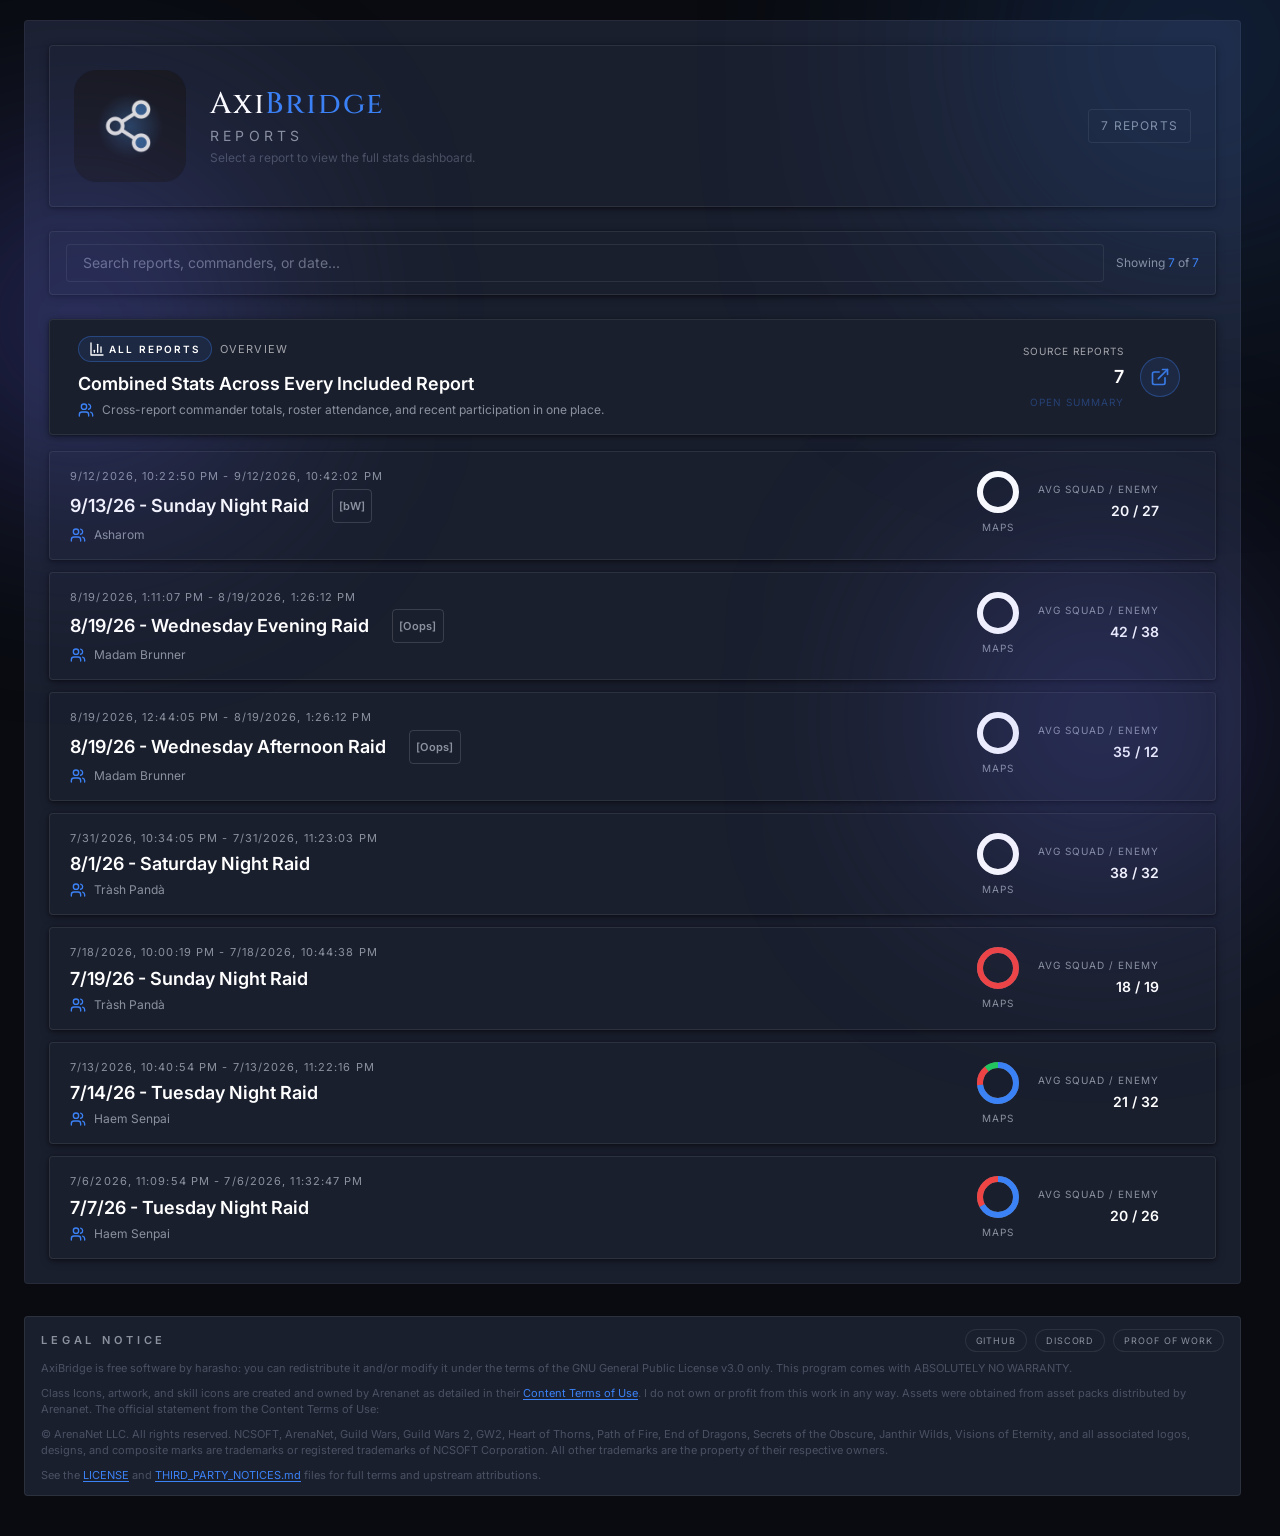
==== commit 9cf87cd9: "Update web report 20260912-222250-yrwz" ====
--- a/index.html
+++ b/index.html
@@ -6,8 +6,8 @@
     <link rel="apple-touch-icon" href="./svg/axibridge-glyph.svg" />
     <meta name="viewport" content="width=device-width, initial-scale=1.0" />
     <title>AxiBridge</title>
-    <script type="module" crossorigin src="./assets/index-VbVVxNCd.js"></script>
-    <link rel="stylesheet" crossorigin href="./assets/index-B6FfqJ6Q.css">
+    <script type="module" crossorigin src="./assets/index-Bm1k4XgS.js"></script>
+    <link rel="stylesheet" crossorigin href="./assets/index-sDPVujU7.css">
   </head>
   <body>
     <div id="root"></div>
--- a/assets/index-sDPVujU7.css
+++ b/assets/index-sDPVujU7.css
@@ -0,0 +1 @@
+@import"https://fonts.googleapis.com/css2?family=Cinzel:wght@500;700&family=Inter:wght@400;500;600;700&display=swap";*,:before,:after{--tw-border-spacing-x: 0;--tw-border-spacing-y: 0;--tw-translate-x: 0;--tw-translate-y: 0;--tw-rotate: 0;--tw-skew-x: 0;--tw-skew-y: 0;--tw-scale-x: 1;--tw-scale-y: 1;--tw-pan-x: ;--tw-pan-y: ;--tw-pinch-zoom: ;--tw-scroll-snap-strictness: proximity;--tw-gradient-from-position: ;--tw-gradient-via-position: ;--tw-gradient-to-position: ;--tw-ordinal: ;--tw-slashed-zero: ;--tw-numeric-figure: ;--tw-numeric-spacing: ;--tw-numeric-fraction: ;--tw-ring-inset: ;--tw-ring-offset-width: 0px;--tw-ring-offset-color: #fff;--tw-ring-color: rgb(59 130 246 / .5);--tw-ring-offset-shadow: 0 0 #0000;--tw-ring-shadow: 0 0 #0000;--tw-shadow: 0 0 #0000;--tw-shadow-colored: 0 0 #0000;--tw-blur: ;--tw-brightness: ;--tw-contrast: ;--tw-grayscale: ;--tw-hue-rotate: ;--tw-invert: ;--tw-saturate: ;--tw-sepia: ;--tw-drop-shadow: ;--tw-backdrop-blur: ;--tw-backdrop-brightness: ;--tw-backdrop-contrast: ;--tw-backdrop-grayscale: ;--tw-backdrop-hue-rotate: ;--tw-backdrop-invert: ;--tw-backdrop-opacity: ;--tw-backdrop-saturate: ;--tw-backdrop-sepia: ;--tw-contain-size: ;--tw-contain-layout: ;--tw-contain-paint: ;--tw-contain-style: }::backdrop{--tw-border-spacing-x: 0;--tw-border-spacing-y: 0;--tw-translate-x: 0;--tw-translate-y: 0;--tw-rotate: 0;--tw-skew-x: 0;--tw-skew-y: 0;--tw-scale-x: 1;--tw-scale-y: 1;--tw-pan-x: ;--tw-pan-y: ;--tw-pinch-zoom: ;--tw-scroll-snap-strictness: proximity;--tw-gradient-from-position: ;--tw-gradient-via-position: ;--tw-gradient-to-position: ;--tw-ordinal: ;--tw-slashed-zero: ;--tw-numeric-figure: ;--tw-numeric-spacing: ;--tw-numeric-fraction: ;--tw-ring-inset: ;--tw-ring-offset-width: 0px;--tw-ring-offset-color: #fff;--tw-ring-color: rgb(59 130 246 / .5);--tw-ring-offset-shadow: 0 0 #0000;--tw-ring-shadow: 0 0 #0000;--tw-shadow: 0 0 #0000;--tw-shadow-colored: 0 0 #0000;--tw-blur: ;--tw-brightness: ;--tw-contrast: ;--tw-grayscale: ;--tw-hue-rotate: ;--tw-invert: ;--tw-saturate: ;--tw-sepia: ;--tw-drop-shadow: ;--tw-backdrop-blur: ;--tw-backdrop-brightness: ;--tw-backdrop-contrast: ;--tw-backdrop-grayscale: ;--tw-backdrop-hue-rotate: ;--tw-backdrop-invert: ;--tw-backdrop-opacity: ;--tw-backdrop-saturate: ;--tw-backdrop-sepia: ;--tw-contain-size: ;--tw-contain-layout: ;--tw-contain-paint: ;--tw-contain-style: }*,:before,:after{box-sizing:border-box;border-width:0;border-style:solid;border-color:#e5e7eb}:before,:after{--tw-content: ""}html,:host{line-height:1.5;-webkit-text-size-adjust:100%;-moz-tab-size:4;-o-tab-size:4;tab-size:4;font-family:ui-sans-serif,system-ui,sans-serif,"Apple Color Emoji","Segoe UI Emoji",Segoe UI Symbol,"Noto Color Emoji";font-feature-settings:normal;font-variation-settings:normal;-webkit-tap-highlight-color:transparent}body{margin:0;line-height:inherit}hr{height:0;color:inherit;border-top-width:1px}abbr:where([title]){-webkit-text-decoration:underline dotted;text-decoration:underline dotted}h1,h2,h3,h4,h5,h6{font-size:inherit;font-weight:inherit}a{color:inherit;text-decoration:inherit}b,strong{font-weight:bolder}code,kbd,samp,pre{font-family:ui-monospace,SFMono-Regular,Menlo,Monaco,Consolas,Liberation Mono,Courier New,monospace;font-feature-settings:normal;font-variation-settings:normal;font-size:1em}small{font-size:80%}sub,sup{font-size:75%;line-height:0;position:relative;vertical-align:baseline}sub{bottom:-.25em}sup{top:-.5em}table{text-indent:0;border-color:inherit;border-collapse:collapse}button,input,optgroup,select,textarea{font-family:inherit;font-feature-settings:inherit;font-variation-settings:inherit;font-size:100%;font-weight:inherit;line-height:inherit;letter-spacing:inherit;color:inherit;margin:0;padding:0}button,select{text-transform:none}button,input:where([type=button]),input:where([type=reset]),input:where([type=submit]){-webkit-appearance:button;background-color:transparent;background-image:none}:-moz-focusring{outline:auto}:-moz-ui-invalid{box-shadow:none}progress{vertical-align:baseline}::-webkit-inner-spin-button,::-webkit-outer-spin-button{height:auto}[type=search]{-webkit-appearance:textfield;outline-offset:-2px}::-webkit-search-decoration{-webkit-appearance:none}::-webkit-file-upload-button{-webkit-appearance:button;font:inherit}summary{display:list-item}blockquote,dl,dd,h1,h2,h3,h4,h5,h6,hr,figure,p,pre{margin:0}fieldset{margin:0;padding:0}legend{padding:0}ol,ul,menu{list-style:none;margin:0;padding:0}dialog{padding:0}textarea{resize:vertical}input::-moz-placeholder,textarea::-moz-placeholder{opacity:1;color:#9ca3af}input::placeholder,textarea::placeholder{opacity:1;color:#9ca3af}button,[role=button]{cursor:pointer}:disabled{cursor:default}img,svg,video,canvas,audio,iframe,embed,object{display:block;vertical-align:middle}img,video{max-width:100%;height:auto}[hidden]:where(:not([hidden=until-found])){display:none}.\!container{width:100%!important}.container{width:100%}@media(min-width:640px){.\!container{max-width:640px!important}.container{max-width:640px}}@media(min-width:768px){.\!container{max-width:768px!important}.container{max-width:768px}}@media(min-width:1024px){.\!container{max-width:1024px!important}.container{max-width:1024px}}@media(min-width:1280px){.\!container{max-width:1280px!important}.container{max-width:1280px}}@media(min-width:1536px){.\!container{max-width:1536px!important}.container{max-width:1536px}}.pointer-events-none{pointer-events:none}.pointer-events-auto{pointer-events:auto}.\!visible{visibility:visible!important}.visible{visibility:visible}.invisible{visibility:hidden}.collapse{visibility:collapse}.static{position:static}.fixed{position:fixed}.absolute{position:absolute}.relative{position:relative}.sticky{position:sticky}.inset-0{top:0;right:0;bottom:0;left:0}.inset-\[0\.7px\]{top:.7px;right:.7px;bottom:.7px;left:.7px}.inset-y-0{top:0;bottom:0}.-bottom-0\.5{bottom:-.125rem}.-bottom-1{bottom:-.25rem}.-bottom-24{bottom:-6rem}.-left-16{left:-4rem}.-left-8{left:-2rem}.-right-0\.5{right:-.125rem}.-right-1{right:-.25rem}.-right-24{right:-6rem}.-top-0\.5{top:-.125rem}.-top-24{top:-6rem}.-top-\[9px\]{top:-9px}.bottom-0{bottom:0}.bottom-4{bottom:1rem}.bottom-\[1px\]{bottom:1px}.bottom-full{bottom:100%}.left-0{left:0}.left-1{left:.25rem}.left-1\/2{left:50%}.left-2\.5{left:.625rem}.left-3{left:.75rem}.left-4{left:1rem}.right-0{right:0}.right-1{right:.25rem}.right-2{right:.5rem}.right-2\.5{right:.625rem}.right-4{right:1rem}.top-0{top:0}.top-1{top:.25rem}.top-1\/2{top:50%}.top-2{top:.5rem}.top-\[1px\]{top:1px}.top-\[2px\]{top:2px}.top-\[calc\(100\%\+4px\)\]{top:calc(100% + 4px)}.top-full{top:100%}.isolate{isolation:isolate}.z-0{z-index:0}.z-10{z-index:10}.z-20{z-index:20}.z-30{z-index:30}.z-40{z-index:40}.z-50{z-index:50}.z-\[10000\]{z-index:10000}.z-\[1\]{z-index:1}.z-\[60\]{z-index:60}.z-\[70\]{z-index:70}.z-\[72\]{z-index:72}.z-\[74\]{z-index:74}.z-\[9999\]{z-index:9999}.col-span-2{grid-column:span 2 / span 2}.row-span-2{grid-row:span 2 / span 2}.m-0{margin:0}.-mx-1{margin-left:-.25rem;margin-right:-.25rem}.-mx-4{margin-left:-1rem;margin-right:-1rem}.mx-1{margin-left:.25rem;margin-right:.25rem}.mx-1\.5{margin-left:.375rem;margin-right:.375rem}.mx-3{margin-left:.75rem;margin-right:.75rem}.mx-4{margin-left:1rem;margin-right:1rem}.mx-auto{margin-left:auto;margin-right:auto}.my-3{margin-top:.75rem;margin-bottom:.75rem}.\!mb-0{margin-bottom:0!important}.\!mt-0{margin-top:0!important}.-mr-\[176px\]{margin-right:-176px}.mb-0\.5{margin-bottom:.125rem}.mb-1{margin-bottom:.25rem}.mb-1\.5{margin-bottom:.375rem}.mb-2{margin-bottom:.5rem}.mb-2\.5{margin-bottom:.625rem}.mb-3{margin-bottom:.75rem}.mb-3\.5{margin-bottom:.875rem}.mb-4{margin-bottom:1rem}.mb-6{margin-bottom:1.5rem}.ml-1{margin-left:.25rem}.ml-1\.5{margin-left:.375rem}.ml-2{margin-left:.5rem}.ml-3{margin-left:.75rem}.ml-6{margin-left:1.5rem}.ml-auto{margin-left:auto}.mr-3{margin-right:.75rem}.mt-0\.5{margin-top:.125rem}.mt-1{margin-top:.25rem}.mt-1\.5{margin-top:.375rem}.mt-10{margin-top:2.5rem}.mt-2{margin-top:.5rem}.mt-2\.5{margin-top:.625rem}.mt-3{margin-top:.75rem}.mt-3\.5{margin-top:.875rem}.mt-4{margin-top:1rem}.mt-5{margin-top:1.25rem}.mt-6{margin-top:1.5rem}.mt-8{margin-top:2rem}.mt-auto{margin-top:auto}.mt-px{margin-top:1px}.block{display:block}.inline-block{display:inline-block}.inline{display:inline}.flex{display:flex}.inline-flex{display:inline-flex}.\!table{display:table!important}.table{display:table}.grid{display:grid}.contents{display:contents}.hidden{display:none}.aspect-square{aspect-ratio:1 / 1}.h-0{height:0px}.h-1{height:.25rem}.h-1\.5{height:.375rem}.h-10{height:2.5rem}.h-12{height:3rem}.h-14{height:3.5rem}.h-16{height:4rem}.h-2{height:.5rem}.h-2\.5{height:.625rem}.h-20{height:5rem}.h-24{height:6rem}.h-3{height:.75rem}.h-3\.5{height:.875rem}.h-32{height:8rem}.h-4{height:1rem}.h-48{height:12rem}.h-5{height:1.25rem}.h-56{height:14rem}.h-6{height:1.5rem}.h-64{height:16rem}.h-7{height:1.75rem}.h-8{height:2rem}.h-9{height:2.25rem}.h-\[12vh\]{height:12vh}.h-\[15px\]{height:15px}.h-\[18px\]{height:18px}.h-\[220px\]{height:220px}.h-\[240px\]{height:240px}.h-\[260px\]{height:260px}.h-\[26px\]{height:26px}.h-\[280px\]{height:280px}.h-\[28px\]{height:28px}.h-\[2px\]{height:2px}.h-\[300px\]{height:300px}.h-\[320px\]{height:320px}.h-\[34px\]{height:34px}.h-\[360px\]{height:360px}.h-\[3px\]{height:3px}.h-\[400px\]{height:400px}.h-\[480px\]{height:480px}.h-\[500px\]{height:500px}.h-\[65vh\]{height:65vh}.h-\[min\(82vh\,860px\)\]{height:min(82vh,860px)}.h-full{height:100%}.h-px{height:1px}.h-screen{height:100vh}.max-h-0{max-height:0px}.max-h-24{max-height:6rem}.max-h-28{max-height:7rem}.max-h-40{max-height:10rem}.max-h-56{max-height:14rem}.max-h-60{max-height:15rem}.max-h-64{max-height:16rem}.max-h-72{max-height:18rem}.max-h-80{max-height:20rem}.max-h-96{max-height:24rem}.max-h-\[260px\]{max-height:260px}.max-h-\[300px\]{max-height:300px}.max-h-\[30rem\]{max-height:30rem}.max-h-\[320px\]{max-height:320px}.max-h-\[32rem\]{max-height:32rem}.max-h-\[360px\]{max-height:360px}.max-h-\[420px\]{max-height:420px}.max-h-\[50vh\]{max-height:50vh}.max-h-\[560px\]{max-height:560px}.max-h-\[60vh\]{max-height:60vh}.max-h-\[65vh\]{max-height:65vh}.max-h-\[85vh\]{max-height:85vh}.max-h-\[92vh\]{max-height:92vh}.max-h-\[99999px\]{max-height:99999px}.max-h-none{max-height:none}.min-h-0{min-height:0px}.min-h-10{min-height:2.5rem}.min-h-\[108px\]{min-height:108px}.min-h-\[126px\]{min-height:126px}.min-h-\[140px\]{min-height:140px}.min-h-\[182px\]{min-height:182px}.min-h-\[28px\]{min-height:28px}.min-h-\[30px\]{min-height:30px}.min-h-\[40px\]{min-height:40px}.min-h-\[56px\]{min-height:56px}.min-h-\[58px\]{min-height:58px}.min-h-\[60vh\]{min-height:60vh}.min-h-screen{min-height:100vh}.w-1\.5{width:.375rem}.w-10{width:2.5rem}.w-11{width:2.75rem}.w-12{width:3rem}.w-16{width:4rem}.w-2{width:.5rem}.w-2\.5{width:.625rem}.w-20{width:5rem}.w-3{width:.75rem}.w-3\.5{width:.875rem}.w-32{width:8rem}.w-36{width:9rem}.w-4{width:1rem}.w-44{width:11rem}.w-48{width:12rem}.w-5{width:1.25rem}.w-52{width:13rem}.w-56{width:14rem}.w-6{width:1.5rem}.w-64{width:16rem}.w-7{width:1.75rem}.w-8{width:2rem}.w-80{width:20rem}.w-9{width:2.25rem}.w-96{width:24rem}.w-\[120px\]{width:120px}.w-\[15px\]{width:15px}.w-\[18px\]{width:18px}.w-\[220px\]{width:220px}.w-\[240px\]{width:240px}.w-\[248px\]{width:248px}.w-\[260px\]{width:260px}.w-\[26px\]{width:26px}.w-\[2px\]{width:2px}.w-\[320px\]{width:320px}.w-\[4\.5rem\]{width:4.5rem}.w-auto{width:auto}.w-full{width:100%}.w-max{width:-moz-max-content;width:max-content}.w-px{width:1px}.w-screen{width:100vw}.min-w-0{min-width:0px}.min-w-8{min-width:2rem}.min-w-\[240px\]{min-width:240px}.min-w-\[260px\]{min-width:260px}.min-w-\[30px\]{min-width:30px}.min-w-\[420px\]{min-width:420px}.min-w-\[440px\]{min-width:440px}.min-w-\[560px\]{min-width:560px}.min-w-\[620px\]{min-width:620px}.min-w-\[640px\]{min-width:640px}.min-w-\[680px\]{min-width:680px}.min-w-\[700px\]{min-width:700px}.min-w-\[720px\]{min-width:720px}.min-w-\[760px\]{min-width:760px}.min-w-\[860px\]{min-width:860px}.min-w-\[900px\]{min-width:900px}.min-w-full{min-width:100%}.max-w-2xl{max-width:42rem}.max-w-3xl{max-width:48rem}.max-w-4xl{max-width:56rem}.max-w-6xl{max-width:72rem}.max-w-\[1100px\]{max-width:1100px}.max-w-\[120px\]{max-width:120px}.max-w-\[12rem\]{max-width:12rem}.max-w-\[140px\]{max-width:140px}.max-w-\[160px\]{max-width:160px}.max-w-\[170px\]{max-width:170px}.max-w-\[180px\]{max-width:180px}.max-w-\[200px\]{max-width:200px}.max-w-\[2150px\]{max-width:2150px}.max-w-\[58vw\]{max-width:58vw}.max-w-\[80vw\]{max-width:80vw}.max-w-full{max-width:100%}.max-w-lg{max-width:32rem}.max-w-md{max-width:28rem}.max-w-none{max-width:none}.max-w-sm{max-width:24rem}.max-w-xs{max-width:20rem}.flex-1{flex:1 1 0%}.flex-none{flex:none}.flex-shrink{flex-shrink:1}.flex-shrink-0{flex-shrink:0}.shrink{flex-shrink:1}.shrink-0{flex-shrink:0}.grow{flex-grow:1}.table-auto{table-layout:auto}.table-fixed{table-layout:fixed}.border-collapse{border-collapse:collapse}.border-separate{border-collapse:separate}.border-spacing-0{--tw-border-spacing-x: 0px;--tw-border-spacing-y: 0px;border-spacing:var(--tw-border-spacing-x) var(--tw-border-spacing-y)}.-translate-x-1\/2{--tw-translate-x: -50%;transform:translate(var(--tw-translate-x),var(--tw-translate-y)) rotate(var(--tw-rotate)) skew(var(--tw-skew-x)) skewY(var(--tw-skew-y)) scaleX(var(--tw-scale-x)) scaleY(var(--tw-scale-y))}.-translate-x-full{--tw-translate-x: -100%;transform:translate(var(--tw-translate-x),var(--tw-translate-y)) rotate(var(--tw-rotate)) skew(var(--tw-skew-x)) skewY(var(--tw-skew-y)) scaleX(var(--tw-scale-x)) scaleY(var(--tw-scale-y))}.-translate-y-1\/2{--tw-translate-y: -50%;transform:translate(var(--tw-translate-x),var(--tw-translate-y)) rotate(var(--tw-rotate)) skew(var(--tw-skew-x)) skewY(var(--tw-skew-y)) scaleX(var(--tw-scale-x)) scaleY(var(--tw-scale-y))}.-translate-y-2{--tw-translate-y: -.5rem;transform:translate(var(--tw-translate-x),var(--tw-translate-y)) rotate(var(--tw-rotate)) skew(var(--tw-skew-x)) skewY(var(--tw-skew-y)) scaleX(var(--tw-scale-x)) scaleY(var(--tw-scale-y))}.translate-x-0{--tw-translate-x: 0px;transform:translate(var(--tw-translate-x),var(--tw-translate-y)) rotate(var(--tw-rotate)) skew(var(--tw-skew-x)) skewY(var(--tw-skew-y)) scaleX(var(--tw-scale-x)) scaleY(var(--tw-scale-y))}.translate-x-1{--tw-translate-x: .25rem;transform:translate(var(--tw-translate-x),var(--tw-translate-y)) rotate(var(--tw-rotate)) skew(var(--tw-skew-x)) skewY(var(--tw-skew-y)) scaleX(var(--tw-scale-x)) scaleY(var(--tw-scale-y))}.translate-x-6{--tw-translate-x: 1.5rem;transform:translate(var(--tw-translate-x),var(--tw-translate-y)) rotate(var(--tw-rotate)) skew(var(--tw-skew-x)) skewY(var(--tw-skew-y)) scaleX(var(--tw-scale-x)) scaleY(var(--tw-scale-y))}.translate-x-\[16px\]{--tw-translate-x: 16px;transform:translate(var(--tw-translate-x),var(--tw-translate-y)) rotate(var(--tw-rotate)) skew(var(--tw-skew-x)) skewY(var(--tw-skew-y)) scaleX(var(--tw-scale-x)) scaleY(var(--tw-scale-y))}.translate-x-\[2px\]{--tw-translate-x: 2px;transform:translate(var(--tw-translate-x),var(--tw-translate-y)) rotate(var(--tw-rotate)) skew(var(--tw-skew-x)) skewY(var(--tw-skew-y)) scaleX(var(--tw-scale-x)) scaleY(var(--tw-scale-y))}.translate-y-0{--tw-translate-y: 0px;transform:translate(var(--tw-translate-x),var(--tw-translate-y)) rotate(var(--tw-rotate)) skew(var(--tw-skew-x)) skewY(var(--tw-skew-y)) scaleX(var(--tw-scale-x)) scaleY(var(--tw-scale-y))}.translate-y-6{--tw-translate-y: 1.5rem;transform:translate(var(--tw-translate-x),var(--tw-translate-y)) rotate(var(--tw-rotate)) skew(var(--tw-skew-x)) skewY(var(--tw-skew-y)) scaleX(var(--tw-scale-x)) scaleY(var(--tw-scale-y))}.-rotate-90{--tw-rotate: -90deg;transform:translate(var(--tw-translate-x),var(--tw-translate-y)) rotate(var(--tw-rotate)) skew(var(--tw-skew-x)) skewY(var(--tw-skew-y)) scaleX(var(--tw-scale-x)) scaleY(var(--tw-scale-y))}.rotate-180{--tw-rotate: 180deg;transform:translate(var(--tw-translate-x),var(--tw-translate-y)) rotate(var(--tw-rotate)) skew(var(--tw-skew-x)) skewY(var(--tw-skew-y)) scaleX(var(--tw-scale-x)) scaleY(var(--tw-scale-y))}.rotate-45{--tw-rotate: 45deg;transform:translate(var(--tw-translate-x),var(--tw-translate-y)) rotate(var(--tw-rotate)) skew(var(--tw-skew-x)) skewY(var(--tw-skew-y)) scaleX(var(--tw-scale-x)) scaleY(var(--tw-scale-y))}.scale-105{--tw-scale-x: 1.05;--tw-scale-y: 1.05;transform:translate(var(--tw-translate-x),var(--tw-translate-y)) rotate(var(--tw-rotate)) skew(var(--tw-skew-x)) skewY(var(--tw-skew-y)) scaleX(var(--tw-scale-x)) scaleY(var(--tw-scale-y))}.transform{transform:translate(var(--tw-translate-x),var(--tw-translate-y)) rotate(var(--tw-rotate)) skew(var(--tw-skew-x)) skewY(var(--tw-skew-y)) scaleX(var(--tw-scale-x)) scaleY(var(--tw-scale-y))}.animate-\[fadeUp_0\.6s_ease-out\]{animation:fadeUp .6s ease-out}@keyframes pulse{50%{opacity:.5}}.animate-pulse{animation:pulse 2s cubic-bezier(.4,0,.6,1) infinite}@keyframes spin{to{transform:rotate(360deg)}}.animate-spin{animation:spin 1s linear infinite}.cursor-help{cursor:help}.cursor-not-allowed{cursor:not-allowed}.cursor-pointer{cursor:pointer}.select-none{-webkit-user-select:none;-moz-user-select:none;user-select:none}.resize{resize:both}.snap-x{scroll-snap-type:x var(--tw-scroll-snap-strictness)}.snap-mandatory{--tw-scroll-snap-strictness: mandatory}.snap-start{scroll-snap-align:start}.scroll-mt-24{scroll-margin-top:6rem}.scroll-mt-6{scroll-margin-top:1.5rem}.list-decimal{list-style-type:decimal}.list-disc{list-style-type:disc}.appearance-none{-webkit-appearance:none;-moz-appearance:none;appearance:none}.auto-cols-fr{grid-auto-columns:minmax(0,1fr)}.grid-flow-col{grid-auto-flow:column}.grid-cols-1{grid-template-columns:repeat(1,minmax(0,1fr))}.grid-cols-2{grid-template-columns:repeat(2,minmax(0,1fr))}.grid-cols-3{grid-template-columns:repeat(3,minmax(0,1fr))}.grid-cols-4{grid-template-columns:repeat(4,minmax(0,1fr))}.grid-cols-6{grid-template-columns:repeat(6,minmax(0,1fr))}.grid-cols-7{grid-template-columns:repeat(7,minmax(0,1fr))}.grid-cols-\[0\.3fr_1\.3fr_1fr_0\.8fr_0\.8fr_0\.8fr\]{grid-template-columns:.3fr 1.3fr 1fr .8fr .8fr .8fr}.grid-cols-\[0\.4fr_1\.5fr_0\.8fr_0\.8fr_0\.8fr\]{grid-template-columns:.4fr 1.5fr .8fr .8fr .8fr}.grid-cols-\[0\.4fr_1\.5fr_1fr_0\.9fr\]{grid-template-columns:.4fr 1.5fr 1fr .9fr}.grid-cols-\[0\.4fr_1\.6fr_1fr\]{grid-template-columns:.4fr 1.6fr 1fr}.grid-cols-\[0\.4fr_1\.6fr_1fr_0\.9fr\]{grid-template-columns:.4fr 1.6fr 1fr .9fr}.grid-cols-\[0\.4fr_1\.6fr_1fr_1fr\]{grid-template-columns:.4fr 1.6fr 1fr 1fr}.grid-cols-\[0\.4fr_1\.6fr_1fr_1fr_1fr\]{grid-template-columns:.4fr 1.6fr 1fr 1fr 1fr}.grid-cols-\[0\.4fr_1\.6fr_1fr_1fr_1fr_1fr\]{grid-template-columns:.4fr 1.6fr 1fr 1fr 1fr 1fr}.grid-cols-\[1\.2fr_0\.8fr\]{grid-template-columns:1.2fr .8fr}.grid-cols-\[1\.4fr_0\.6fr_0\.7fr_0\.8fr\]{grid-template-columns:1.4fr .6fr .7fr .8fr}.grid-cols-\[1\.4fr_0\.8fr_0\.8fr\]{grid-template-columns:1.4fr .8fr .8fr}.grid-cols-\[1\.5fr_1fr_0\.9fr\]{grid-template-columns:1.5fr 1fr .9fr}.grid-cols-\[1\.6fr_0\.8fr_0\.8fr_0\.8fr\]{grid-template-columns:1.6fr .8fr .8fr .8fr}.grid-cols-\[1\.6fr_1fr_0\.9fr_0\.9fr_0\.9fr_0\.9fr_0\.9fr_0\.9fr_0\.7fr_0\.9fr\]{grid-template-columns:1.6fr 1fr .9fr .9fr .9fr .9fr .9fr .9fr .7fr .9fr}.grid-cols-\[12px_16px_minmax\(0\,1fr\)_auto\]{grid-template-columns:12px 16px minmax(0,1fr) auto}.grid-cols-\[18px_minmax\(0\,1fr\)\]{grid-template-columns:18px minmax(0,1fr)}.grid-cols-\[1fr_110px\]{grid-template-columns:1fr 110px}.grid-cols-\[1fr_auto_1fr\]{grid-template-columns:1fr auto 1fr}.grid-cols-\[2\.3fr_0\.7fr_0\.7fr_0\.9fr\]{grid-template-columns:2.3fr .7fr .7fr .9fr}.grid-cols-\[230px_1fr\]{grid-template-columns:230px 1fr}.grid-cols-\[2fr_0\.6fr_0\.8fr_0\.6fr_0\.6fr_0\.5fr\]{grid-template-columns:2fr .6fr .8fr .6fr .6fr .5fr}.grid-cols-\[2fr_0\.8fr_0\.7fr\]{grid-template-columns:2fr .8fr .7fr}.grid-cols-\[2fr_0\.8fr_0\.8fr\]{grid-template-columns:2fr .8fr .8fr}.grid-cols-\[2fr_0\.9fr_0\.7fr\]{grid-template-columns:2fr .9fr .7fr}.grid-cols-\[36px_minmax\(0\,1fr\)\]{grid-template-columns:36px minmax(0,1fr)}.grid-cols-\[40px_minmax\(0\,1fr\)\]{grid-template-columns:40px minmax(0,1fr)}.grid-cols-\[minmax\(0\,3\.2fr\)_minmax\(140px\,1\.1fr\)_86px\]{grid-template-columns:minmax(0,3.2fr) minmax(140px,1.1fr) 86px}.grid-rows-2{grid-template-rows:repeat(2,minmax(0,1fr))}.flex-row{flex-direction:row}.flex-col{flex-direction:column}.flex-wrap{flex-wrap:wrap}.flex-nowrap{flex-wrap:nowrap}.items-start{align-items:flex-start}.items-end{align-items:flex-end}.items-center{align-items:center}.items-baseline{align-items:baseline}.items-stretch{align-items:stretch}.justify-start{justify-content:flex-start}.justify-end{justify-content:flex-end}.justify-center{justify-content:center}.justify-between{justify-content:space-between}.gap-0{gap:0px}.gap-0\.5{gap:.125rem}.gap-1{gap:.25rem}.gap-1\.5{gap:.375rem}.gap-2{gap:.5rem}.gap-2\.5{gap:.625rem}.gap-3{gap:.75rem}.gap-4{gap:1rem}.gap-5{gap:1.25rem}.gap-6{gap:1.5rem}.gap-x-1\.5{-moz-column-gap:.375rem;column-gap:.375rem}.gap-x-2{-moz-column-gap:.5rem;column-gap:.5rem}.gap-x-3{-moz-column-gap:.75rem;column-gap:.75rem}.gap-x-4{-moz-column-gap:1rem;column-gap:1rem}.gap-x-5{-moz-column-gap:1.25rem;column-gap:1.25rem}.gap-y-1{row-gap:.25rem}.gap-y-1\.5{row-gap:.375rem}.space-y-0>:not([hidden])~:not([hidden]){--tw-space-y-reverse: 0;margin-top:calc(0px * calc(1 - var(--tw-space-y-reverse)));margin-bottom:calc(0px * var(--tw-space-y-reverse))}.space-y-0\.5>:not([hidden])~:not([hidden]){--tw-space-y-reverse: 0;margin-top:calc(.125rem * calc(1 - var(--tw-space-y-reverse)));margin-bottom:calc(.125rem * var(--tw-space-y-reverse))}.space-y-1>:not([hidden])~:not([hidden]){--tw-space-y-reverse: 0;margin-top:calc(.25rem * calc(1 - var(--tw-space-y-reverse)));margin-bottom:calc(.25rem * var(--tw-space-y-reverse))}.space-y-1\.5>:not([hidden])~:not([hidden]){--tw-space-y-reverse: 0;margin-top:calc(.375rem * calc(1 - var(--tw-space-y-reverse)));margin-bottom:calc(.375rem * var(--tw-space-y-reverse))}.space-y-2>:not([hidden])~:not([hidden]){--tw-space-y-reverse: 0;margin-top:calc(.5rem * calc(1 - var(--tw-space-y-reverse)));margin-bottom:calc(.5rem * var(--tw-space-y-reverse))}.space-y-2\.5>:not([hidden])~:not([hidden]){--tw-space-y-reverse: 0;margin-top:calc(.625rem * calc(1 - var(--tw-space-y-reverse)));margin-bottom:calc(.625rem * var(--tw-space-y-reverse))}.space-y-3>:not([hidden])~:not([hidden]){--tw-space-y-reverse: 0;margin-top:calc(.75rem * calc(1 - var(--tw-space-y-reverse)));margin-bottom:calc(.75rem * var(--tw-space-y-reverse))}.space-y-4>:not([hidden])~:not([hidden]){--tw-space-y-reverse: 0;margin-top:calc(1rem * calc(1 - var(--tw-space-y-reverse)));margin-bottom:calc(1rem * var(--tw-space-y-reverse))}.space-y-5>:not([hidden])~:not([hidden]){--tw-space-y-reverse: 0;margin-top:calc(1.25rem * calc(1 - var(--tw-space-y-reverse)));margin-bottom:calc(1.25rem * var(--tw-space-y-reverse))}.space-y-6>:not([hidden])~:not([hidden]){--tw-space-y-reverse: 0;margin-top:calc(1.5rem * calc(1 - var(--tw-space-y-reverse)));margin-bottom:calc(1.5rem * var(--tw-space-y-reverse))}.divide-y>:not([hidden])~:not([hidden]){--tw-divide-y-reverse: 0;border-top-width:calc(1px * calc(1 - var(--tw-divide-y-reverse)));border-bottom-width:calc(1px * var(--tw-divide-y-reverse))}.divide-white\/10>:not([hidden])~:not([hidden]){border-color:#ffffff1a}.divide-white\/5>:not([hidden])~:not([hidden]){border-color:#ffffff0d}.self-end{align-self:flex-end}.self-center{align-self:center}.self-stretch{align-self:stretch}.overflow-auto{overflow:auto}.overflow-hidden{overflow:hidden}.overflow-visible{overflow:visible}.overflow-x-auto{overflow-x:auto}.overflow-y-auto{overflow-y:auto}.overflow-x-hidden{overflow-x:hidden}.overscroll-contain{overscroll-behavior:contain}.truncate{overflow:hidden;text-overflow:ellipsis;white-space:nowrap}.whitespace-normal{white-space:normal}.whitespace-nowrap{white-space:nowrap}.whitespace-pre-wrap{white-space:pre-wrap}.break-words{overflow-wrap:break-word}.break-all{word-break:break-all}.rounded{border-radius:.25rem}.rounded-2xl{border-radius:1rem}.rounded-\[2px\]{border-radius:2px}.rounded-\[3px\]{border-radius:3px}.rounded-\[4px\]{border-radius:4px}.rounded-\[5px\]{border-radius:5px}.rounded-\[6px\]{border-radius:6px}.rounded-\[var\(--radius-md\)\]{border-radius:var(--radius-md)}.rounded-full{border-radius:9999px}.rounded-lg{border-radius:.5rem}.rounded-md{border-radius:.375rem}.rounded-sm{border-radius:.125rem}.rounded-xl{border-radius:.75rem}.rounded-l-md{border-top-left-radius:.375rem;border-bottom-left-radius:.375rem}.rounded-r-md{border-top-right-radius:.375rem;border-bottom-right-radius:.375rem}.rounded-r-none{border-top-right-radius:0;border-bottom-right-radius:0}.\!border-0{border-width:0px!important}.border{border-width:1px}.border-0{border-width:0px}.border-2{border-width:2px}.border-b{border-bottom-width:1px}.border-l{border-left-width:1px}.border-l-2{border-left-width:2px}.border-l-4{border-left-width:4px}.border-r{border-right-width:1px}.border-t{border-top-width:1px}.border-dashed{border-style:dashed}.border-dotted{border-style:dotted}.border-none{border-style:none}.border-\[color\:var\(--accent-border\)\]{border-color:var(--accent-border)}.border-\[color\:var\(--border-default\)\]{border-color:var(--border-default)}.border-\[color\:var\(--border-hover\)\]{border-color:var(--border-hover)}.border-\[color\:var\(--border-subtle\)\]{border-color:var(--border-subtle)}.border-\[color\:var\(--brand-primary\)\]{border-color:var(--brand-primary)}.border-amber-200\/10{border-color:#fde68a1a}.border-amber-300\/40{border-color:#fcd34d66}.border-amber-400{--tw-border-opacity: 1;border-color:rgb(251 191 36 / var(--tw-border-opacity, 1))}.border-amber-400\/25{border-color:#fbbf2440}.border-amber-400\/30{border-color:#fbbf244d}.border-amber-400\/40{border-color:#fbbf2466}.border-amber-500\/20{border-color:#f59e0b33}.border-amber-500\/30{border-color:#f59e0b4d}.border-amber-500\/35{border-color:#f59e0b59}.border-amber-500\/40{border-color:#f59e0b66}.border-amber-500\/50{border-color:#f59e0b80}.border-blue-400{--tw-border-opacity: 1;border-color:rgb(96 165 250 / var(--tw-border-opacity, 1))}.border-blue-400\/40{border-color:#60a5fa66}.border-blue-500\/30{border-color:#3b82f64d}.border-blue-500\/40{border-color:#3b82f666}.border-blue-500\/50{border-color:#3b82f680}.border-cyan-200\/40{border-color:#a5f3fc66}.border-cyan-300\/30{border-color:#67e8f94d}.border-cyan-300\/40{border-color:#67e8f966}.border-cyan-300\/50{border-color:#67e8f980}.border-cyan-400\/30{border-color:#22d3ee4d}.border-cyan-400\/40{border-color:#22d3ee66}.border-cyan-500\/25{border-color:#06b6d440}.border-cyan-500\/30{border-color:#06b6d44d}.border-cyan-500\/40{border-color:#06b6d466}.border-emerald-200\/10{border-color:#a7f3d01a}.border-emerald-400\/25{border-color:#34d39940}.border-emerald-400\/40{border-color:#34d39966}.border-emerald-500\/30{border-color:#10b9814d}.border-emerald-500\/35{border-color:#10b98159}.border-emerald-500\/40{border-color:#10b98166}.border-green-500\/30{border-color:#22c55e4d}.border-green-500\/40{border-color:#22c55e66}.border-indigo-300\/20{border-color:#a5b4fc33}.border-orange-200\/40{border-color:#fed7aa66}.border-orange-400\/30{border-color:#fb923c4d}.border-orange-500\/30{border-color:#f973164d}.border-orange-500\/35{border-color:#f9731659}.border-purple-500\/30{border-color:#a855f74d}.border-red-400\/25{border-color:#f8717140}.border-red-500\/30{border-color:#ef44444d}.border-red-500\/40{border-color:#ef444466}.border-red-500\/50{border-color:#ef444480}.border-rose-200\/10{border-color:#fecdd31a}.border-rose-300\/30{border-color:#fda4af4d}.border-rose-500\/20{border-color:#f43f5e33}.border-rose-500\/30{border-color:#f43f5e4d}.border-rose-500\/35{border-color:#f43f5e59}.border-rose-500\/60{border-color:#f43f5e99}.border-slate-300\/30{border-color:#cbd5e14d}.border-slate-400\/30{border-color:#94a3b84d}.border-transparent{border-color:transparent}.border-violet-500\/35{border-color:#8b5cf659}.border-white\/10{border-color:#ffffff1a}.border-white\/15{border-color:#ffffff26}.border-white\/20{border-color:#fff3}.border-white\/40{border-color:#fff6}.border-white\/5{border-color:#ffffff0d}.border-white\/60{border-color:#fff9}.border-white\/\[0\.03\]{border-color:#ffffff08}.border-white\/\[0\.06\]{border-color:#ffffff0f}.border-white\/\[0\.07\]{border-color:#ffffff12}.border-white\/\[0\.08\]{border-color:#ffffff14}.border-white\/\[0\.09\]{border-color:#ffffff17}.border-yellow-500\/20{border-color:#eab30833}.border-l-amber-500{--tw-border-opacity: 1;border-left-color:rgb(245 158 11 / var(--tw-border-opacity, 1))}.border-l-emerald-500{--tw-border-opacity: 1;border-left-color:rgb(16 185 129 / var(--tw-border-opacity, 1))}.border-l-rose-500{--tw-border-opacity: 1;border-left-color:rgb(244 63 94 / var(--tw-border-opacity, 1))}.border-t-cyan-400{--tw-border-opacity: 1;border-top-color:rgb(34 211 238 / var(--tw-border-opacity, 1))}.\!bg-cyan-300{--tw-bg-opacity: 1 !important;background-color:rgb(103 232 249 / var(--tw-bg-opacity, 1))!important}.bg-\[color\:var\(--accent-bg\)\]{background-color:var(--accent-bg)}.bg-\[color\:var\(--accent-bg-strong\)\]{background-color:var(--accent-bg-strong)}.bg-\[color\:var\(--bg-elevated\)\]{background-color:var(--bg-elevated)}.bg-\[var\(--accent-bg\)\]{background-color:var(--accent-bg)}.bg-\[var\(--accent-bg-strong\)\]{background-color:var(--accent-bg-strong)}.bg-\[var\(--bg-card\)\]{background-color:var(--bg-card)}.bg-\[var\(--bg-card-inner\)\]{background-color:var(--bg-card-inner)}.bg-\[var\(--bg-elevated\)\]{background-color:var(--bg-elevated)}.bg-\[var\(--bg-hover\)\]{background-color:var(--bg-hover)}.bg-\[var\(--bg-input\)\]{background-color:var(--bg-input)}.bg-amber-400{--tw-bg-opacity: 1;background-color:rgb(251 191 36 / var(--tw-bg-opacity, 1))}.bg-amber-400\/5{background-color:#fbbf240d}.bg-amber-500{--tw-bg-opacity: 1;background-color:rgb(245 158 11 / var(--tw-bg-opacity, 1))}.bg-amber-500\/10{background-color:#f59e0b1a}.bg-amber-500\/15{background-color:#f59e0b26}.bg-amber-500\/20{background-color:#f59e0b33}.bg-amber-500\/25{background-color:#f59e0b40}.bg-black\/20{background-color:#0003}.bg-black\/25{background-color:#00000040}.bg-black\/30{background-color:#0000004d}.bg-black\/40{background-color:#0006}.bg-black\/50{background-color:#00000080}.bg-black\/60{background-color:#0009}.bg-black\/70{background-color:#000000b3}.bg-blue-400\/90{background-color:#60a5fae6}.bg-blue-500\/10{background-color:#3b82f61a}.bg-blue-500\/15{background-color:#3b82f626}.bg-blue-500\/20{background-color:#3b82f633}.bg-blue-500\/30{background-color:#3b82f64d}.bg-cyan-400\/10{background-color:#22d3ee1a}.bg-cyan-400\/15{background-color:#22d3ee26}.bg-cyan-500\/10{background-color:#06b6d41a}.bg-cyan-500\/15{background-color:#06b6d426}.bg-cyan-500\/20{background-color:#06b6d433}.bg-cyan-500\/30{background-color:#06b6d44d}.bg-cyan-500\/80{background-color:#06b6d4cc}.bg-cyan-500\/\[0\.08\]{background-color:#06b6d414}.bg-cyan-600{--tw-bg-opacity: 1;background-color:rgb(8 145 178 / var(--tw-bg-opacity, 1))}.bg-cyan-600\/20{background-color:#0891b233}.bg-emerald-400{--tw-bg-opacity: 1;background-color:rgb(52 211 153 / var(--tw-bg-opacity, 1))}.bg-emerald-400\/5{background-color:#34d3990d}.bg-emerald-500{--tw-bg-opacity: 1;background-color:rgb(16 185 129 / var(--tw-bg-opacity, 1))}.bg-emerald-500\/10{background-color:#10b9811a}.bg-emerald-500\/15{background-color:#10b98126}.bg-emerald-500\/20{background-color:#10b98133}.bg-emerald-500\/30{background-color:#10b9814d}.bg-fuchsia-500\/20{background-color:#d946ef33}.bg-gray-600{--tw-bg-opacity: 1;background-color:rgb(75 85 99 / var(--tw-bg-opacity, 1))}.bg-green-500{--tw-bg-opacity: 1;background-color:rgb(34 197 94 / var(--tw-bg-opacity, 1))}.bg-green-500\/20{background-color:#22c55e33}.bg-indigo-500\/10{background-color:#6366f11a}.bg-indigo-500\/15{background-color:#6366f126}.bg-orange-400{--tw-bg-opacity: 1;background-color:rgb(251 146 60 / var(--tw-bg-opacity, 1))}.bg-orange-400\/15{background-color:#fb923c26}.bg-orange-500{--tw-bg-opacity: 1;background-color:rgb(249 115 22 / var(--tw-bg-opacity, 1))}.bg-orange-500\/10{background-color:#f973161a}.bg-orange-500\/15{background-color:#f9731626}.bg-orange-500\/20{background-color:#f9731633}.bg-orange-500\/80{background-color:#f97316cc}.bg-purple-500\/20{background-color:#a855f733}.bg-red-400{--tw-bg-opacity: 1;background-color:rgb(248 113 113 / var(--tw-bg-opacity, 1))}.bg-red-500{--tw-bg-opacity: 1;background-color:rgb(239 68 68 / var(--tw-bg-opacity, 1))}.bg-red-500\/10{background-color:#ef44441a}.bg-red-500\/15{background-color:#ef444426}.bg-red-500\/20{background-color:#ef444433}.bg-red-600{--tw-bg-opacity: 1;background-color:rgb(220 38 38 / var(--tw-bg-opacity, 1))}.bg-rose-400{--tw-bg-opacity: 1;background-color:rgb(251 113 133 / var(--tw-bg-opacity, 1))}.bg-rose-400\/20{background-color:#fb718533}.bg-rose-500{--tw-bg-opacity: 1;background-color:rgb(244 63 94 / var(--tw-bg-opacity, 1))}.bg-rose-500\/10{background-color:#f43f5e1a}.bg-rose-500\/15{background-color:#f43f5e26}.bg-slate-200\/70{background-color:#e2e8f0b3}.bg-slate-300\/15{background-color:#cbd5e126}.bg-slate-400\/10{background-color:#94a3b81a}.bg-slate-500\/10{background-color:#64748b1a}.bg-slate-500\/20{background-color:#64748b33}.bg-slate-900{--tw-bg-opacity: 1;background-color:rgb(15 23 42 / var(--tw-bg-opacity, 1))}.bg-slate-950\/70{background-color:#020617b3}.bg-transparent{background-color:transparent}.bg-violet-500\/15{background-color:#8b5cf626}.bg-white{--tw-bg-opacity: 1;background-color:rgb(255 255 255 / var(--tw-bg-opacity, 1))}.bg-white\/10{background-color:#ffffff1a}.bg-white\/5{background-color:#ffffff0d}.bg-white\/\[0\.03\]{background-color:#ffffff08}.bg-white\/\[0\.04\]{background-color:#ffffff0a}.bg-white\/\[0\.05\]{background-color:#ffffff0d}.bg-gradient-to-b{background-image:linear-gradient(to bottom,var(--tw-gradient-stops))}.bg-gradient-to-br{background-image:linear-gradient(to bottom right,var(--tw-gradient-stops))}.from-\[color\:var\(--accent-bg\)\]{--tw-gradient-from: var(--accent-bg) var(--tw-gradient-from-position);--tw-gradient-to: rgb(255 255 255 / 0) var(--tw-gradient-to-position);--tw-gradient-stops: var(--tw-gradient-from), var(--tw-gradient-to)}.from-slate-950\/55{--tw-gradient-from: rgb(2 6 23 / .55) var(--tw-gradient-from-position);--tw-gradient-to: rgb(2 6 23 / 0) var(--tw-gradient-to-position);--tw-gradient-stops: var(--tw-gradient-from), var(--tw-gradient-to)}.from-white\/10{--tw-gradient-from: rgb(255 255 255 / .1) var(--tw-gradient-from-position);--tw-gradient-to: rgb(255 255 255 / 0) var(--tw-gradient-to-position);--tw-gradient-stops: var(--tw-gradient-from), var(--tw-gradient-to)}.via-white\/10{--tw-gradient-to: rgb(255 255 255 / 0) var(--tw-gradient-to-position);--tw-gradient-stops: var(--tw-gradient-from), rgb(255 255 255 / .1) var(--tw-gradient-via-position), var(--tw-gradient-to)}.via-white\/5{--tw-gradient-to: rgb(255 255 255 / 0) var(--tw-gradient-to-position);--tw-gradient-stops: var(--tw-gradient-from), rgb(255 255 255 / .05) var(--tw-gradient-via-position), var(--tw-gradient-to)}.to-slate-900\/45{--tw-gradient-to: rgb(15 23 42 / .45) var(--tw-gradient-to-position)}.to-transparent{--tw-gradient-to: transparent var(--tw-gradient-to-position)}.fill-amber-300{fill:#fcd34d}.fill-transparent{fill:transparent}.fill-yellow-500\/40{fill:#eab30866}.object-contain{-o-object-fit:contain;object-fit:contain}.object-cover{-o-object-fit:cover;object-fit:cover}.\!p-0{padding:0!important}.p-0{padding:0}.p-0\.5{padding:.125rem}.p-1{padding:.25rem}.p-1\.5{padding:.375rem}.p-2{padding:.5rem}.p-2\.5{padding:.625rem}.p-3{padding:.75rem}.p-4{padding:1rem}.p-5{padding:1.25rem}.p-6{padding:1.5rem}.p-8{padding:2rem}.p-\[1px\]{padding:1px}.px-1{padding-left:.25rem;padding-right:.25rem}.px-1\.5{padding-left:.375rem;padding-right:.375rem}.px-2{padding-left:.5rem;padding-right:.5rem}.px-2\.5{padding-left:.625rem;padding-right:.625rem}.px-3{padding-left:.75rem;padding-right:.75rem}.px-3\.5{padding-left:.875rem;padding-right:.875rem}.px-4{padding-left:1rem;padding-right:1rem}.px-5{padding-left:1.25rem;padding-right:1.25rem}.px-6{padding-left:1.5rem;padding-right:1.5rem}.px-8{padding-left:2rem;padding-right:2rem}.px-\[18px\]{padding-left:18px;padding-right:18px}.py-0\.5{padding-top:.125rem;padding-bottom:.125rem}.py-1{padding-top:.25rem;padding-bottom:.25rem}.py-1\.5{padding-top:.375rem;padding-bottom:.375rem}.py-12{padding-top:3rem;padding-bottom:3rem}.py-2{padding-top:.5rem;padding-bottom:.5rem}.py-2\.5{padding-top:.625rem;padding-bottom:.625rem}.py-3{padding-top:.75rem;padding-bottom:.75rem}.py-4{padding-top:1rem;padding-bottom:1rem}.py-5{padding-top:1.25rem;padding-bottom:1.25rem}.py-6{padding-top:1.5rem;padding-bottom:1.5rem}.py-8{padding-top:2rem;padding-bottom:2rem}.py-\[1\.5px\]{padding-top:1.5px;padding-bottom:1.5px}.py-\[14px\]{padding-top:14px;padding-bottom:14px}.py-\[1px\]{padding-top:1px;padding-bottom:1px}.py-\[2px\]{padding-top:2px;padding-bottom:2px}.py-px{padding-top:1px;padding-bottom:1px}.pb-0{padding-bottom:0}.pb-0\.5{padding-bottom:.125rem}.pb-1{padding-bottom:.25rem}.pb-1\.5{padding-bottom:.375rem}.pb-10{padding-bottom:2.5rem}.pb-2{padding-bottom:.5rem}.pb-2\.5{padding-bottom:.625rem}.pb-3{padding-bottom:.75rem}.pb-4{padding-bottom:1rem}.pb-5{padding-bottom:1.25rem}.pb-8{padding-bottom:2rem}.pb-\[2px\]{padding-bottom:2px}.pb-\[calc\(1\.5rem\+env\(safe-area-inset-bottom\)\)\]{padding-bottom:calc(1.5rem + env(safe-area-inset-bottom))}.pl-1{padding-left:.25rem}.pl-2{padding-left:.5rem}.pl-2\.5{padding-left:.625rem}.pl-3{padding-left:.75rem}.pl-4{padding-left:1rem}.pl-5{padding-left:1.25rem}.pl-6{padding-left:1.5rem}.pl-8{padding-left:2rem}.pl-\[calc\(0\.75rem\+0\.375rem\)\]{padding-left:1.125rem}.pr-0\.5{padding-right:.125rem}.pr-1{padding-right:.25rem}.pr-2{padding-right:.5rem}.pr-3{padding-right:.75rem}.pr-4{padding-right:1rem}.pr-6{padding-right:1.5rem}.pr-7{padding-right:1.75rem}.pr-8{padding-right:2rem}.pt-0\.5{padding-top:.125rem}.pt-1{padding-top:.25rem}.pt-1\.5{padding-top:.375rem}.pt-2{padding-top:.5rem}.pt-2\.5{padding-top:.625rem}.pt-3{padding-top:.75rem}.pt-3\.5{padding-top:.875rem}.pt-4{padding-top:1rem}.pt-6{padding-top:1.5rem}.pt-\[12vh\]{padding-top:12vh}.pt-\[1px\]{padding-top:1px}.text-left{text-align:left}.text-center{text-align:center}.text-right{text-align:right}.align-top{vertical-align:top}.align-middle{vertical-align:middle}.font-mono{font-family:ui-monospace,SFMono-Regular,Menlo,Monaco,Consolas,Liberation Mono,Courier New,monospace}.font-sans{font-family:ui-sans-serif,system-ui,sans-serif,"Apple Color Emoji","Segoe UI Emoji",Segoe UI Symbol,"Noto Color Emoji"}.text-2xl{font-size:1.5rem;line-height:2rem}.text-3xl{font-size:1.875rem;line-height:2.25rem}.text-4xl{font-size:2.25rem;line-height:2.5rem}.text-\[10\.5px\]{font-size:10.5px}.text-\[10px\]{font-size:10px}.text-\[11\.5px\]{font-size:11.5px}.text-\[11px\]{font-size:11px}.text-\[12px\]{font-size:12px}.text-\[13px\]{font-size:13px}.text-\[15px\]{font-size:15px}.text-\[17px\]{font-size:17px}.text-\[8\.5px\]{font-size:8.5px}.text-\[8px\]{font-size:8px}.text-\[9\.5px\]{font-size:9.5px}.text-\[9px\]{font-size:9px}.text-base{font-size:1rem;line-height:1.5rem}.text-lg{font-size:1.125rem;line-height:1.75rem}.text-sm{font-size:.875rem;line-height:1.25rem}.text-xl{font-size:1.25rem;line-height:1.75rem}.text-xs{font-size:.75rem;line-height:1rem}.font-black{font-weight:900}.font-bold{font-weight:700}.font-medium{font-weight:500}.font-normal{font-weight:400}.font-semibold{font-weight:600}.uppercase{text-transform:uppercase}.lowercase{text-transform:lowercase}.normal-case{text-transform:none}.italic{font-style:italic}.ordinal{--tw-ordinal: ordinal;font-variant-numeric:var(--tw-ordinal) var(--tw-slashed-zero) var(--tw-numeric-figure) var(--tw-numeric-spacing) var(--tw-numeric-fraction)}.tabular-nums{--tw-numeric-spacing: tabular-nums;font-variant-numeric:var(--tw-ordinal) var(--tw-slashed-zero) var(--tw-numeric-figure) var(--tw-numeric-spacing) var(--tw-numeric-fraction)}.leading-6{line-height:1.5rem}.leading-\[1\.45\]{line-height:1.45}.leading-\[1\.5\]{line-height:1.5}.leading-none{line-height:1}.leading-normal{line-height:1.5}.leading-relaxed{line-height:1.625}.leading-snug{line-height:1.375}.leading-tight{line-height:1.25}.tracking-\[\.15em\]{letter-spacing:.15em}.tracking-\[\.1em\]{letter-spacing:.1em}.tracking-\[0\.05em\]{letter-spacing:.05em}.tracking-\[0\.06em\]{letter-spacing:.06em}.tracking-\[0\.08em\]{letter-spacing:.08em}.tracking-\[0\.12em\]{letter-spacing:.12em}.tracking-\[0\.16em\]{letter-spacing:.16em}.tracking-\[0\.18em\]{letter-spacing:.18em}.tracking-\[0\.22em\]{letter-spacing:.22em}.tracking-\[0\.24em\]{letter-spacing:.24em}.tracking-\[0\.25em\]{letter-spacing:.25em}.tracking-\[0\.28em\]{letter-spacing:.28em}.tracking-\[0\.2em\]{letter-spacing:.2em}.tracking-\[0\.35em\]{letter-spacing:.35em}.tracking-\[0\.3em\]{letter-spacing:.3em}.tracking-\[0\.4em\]{letter-spacing:.4em}.tracking-normal{letter-spacing:0em}.tracking-tighter{letter-spacing:-.05em}.tracking-wide{letter-spacing:.025em}.tracking-wider{letter-spacing:.05em}.tracking-widest{letter-spacing:.1em}.\!text-cyan-300{--tw-text-opacity: 1 !important;color:rgb(103 232 249 / var(--tw-text-opacity, 1))!important}.text-\[color\:var\(--accent\)\]{color:var(--accent)}.text-\[color\:var\(--accent-border\)\]{color:var(--accent-border)}.text-\[color\:var\(--brand-primary\)\]{color:var(--brand-primary)}.text-\[color\:var\(--status-warning\)\]{color:var(--status-warning)}.text-\[color\:var\(--text-muted\)\]{color:var(--text-muted)}.text-\[color\:var\(--text-primary\)\]{color:var(--text-primary)}.text-\[color\:var\(--text-secondary\)\]{color:var(--text-secondary)}.text-\[var\(--tw-colors-cyan-950\)\]{color:var(--tw-colors-cyan-950)}.text-amber-100{--tw-text-opacity: 1;color:rgb(254 243 199 / var(--tw-text-opacity, 1))}.text-amber-100\/80{color:#fef3c7cc}.text-amber-200{--tw-text-opacity: 1;color:rgb(253 230 138 / var(--tw-text-opacity, 1))}.text-amber-200\/60{color:#fde68a99}.text-amber-200\/70{color:#fde68ab3}.text-amber-200\/80{color:#fde68acc}.text-amber-300{--tw-text-opacity: 1;color:rgb(252 211 77 / var(--tw-text-opacity, 1))}.text-amber-300\/60{color:#fcd34d99}.text-amber-300\/70{color:#fcd34db3}.text-amber-400{--tw-text-opacity: 1;color:rgb(251 191 36 / var(--tw-text-opacity, 1))}.text-amber-50{--tw-text-opacity: 1;color:rgb(255 251 235 / var(--tw-text-opacity, 1))}.text-blue-100{--tw-text-opacity: 1;color:rgb(219 234 254 / var(--tw-text-opacity, 1))}.text-blue-200{--tw-text-opacity: 1;color:rgb(191 219 254 / var(--tw-text-opacity, 1))}.text-blue-200\/80{color:#bfdbfecc}.text-blue-300{--tw-text-opacity: 1;color:rgb(147 197 253 / var(--tw-text-opacity, 1))}.text-blue-300\/70{color:#93c5fdb3}.text-blue-400{--tw-text-opacity: 1;color:rgb(96 165 250 / var(--tw-text-opacity, 1))}.text-cyan-100{--tw-text-opacity: 1;color:rgb(207 250 254 / var(--tw-text-opacity, 1))}.text-cyan-200{--tw-text-opacity: 1;color:rgb(165 243 252 / var(--tw-text-opacity, 1))}.text-cyan-200\/60{color:#a5f3fc99}.text-cyan-200\/70{color:#a5f3fcb3}.text-cyan-200\/80{color:#a5f3fccc}.text-cyan-300{--tw-text-opacity: 1;color:rgb(103 232 249 / var(--tw-text-opacity, 1))}.text-cyan-300\/60{color:#67e8f999}.text-cyan-300\/70{color:#67e8f9b3}.text-cyan-300\/80{color:#67e8f9cc}.text-cyan-400{--tw-text-opacity: 1;color:rgb(34 211 238 / var(--tw-text-opacity, 1))}.text-cyan-50{--tw-text-opacity: 1;color:rgb(236 254 255 / var(--tw-text-opacity, 1))}.text-emerald-100{--tw-text-opacity: 1;color:rgb(209 250 229 / var(--tw-text-opacity, 1))}.text-emerald-100\/80{color:#d1fae5cc}.text-emerald-200{--tw-text-opacity: 1;color:rgb(167 243 208 / var(--tw-text-opacity, 1))}.text-emerald-200\/80{color:#a7f3d0cc}.text-emerald-300{--tw-text-opacity: 1;color:rgb(110 231 183 / var(--tw-text-opacity, 1))}.text-emerald-400{--tw-text-opacity: 1;color:rgb(52 211 153 / var(--tw-text-opacity, 1))}.text-fuchsia-200{--tw-text-opacity: 1;color:rgb(245 208 254 / var(--tw-text-opacity, 1))}.text-fuchsia-400{--tw-text-opacity: 1;color:rgb(232 121 249 / var(--tw-text-opacity, 1))}.text-gray-100{--tw-text-opacity: 1;color:rgb(243 244 246 / var(--tw-text-opacity, 1))}.text-gray-200{--tw-text-opacity: 1;color:rgb(229 231 235 / var(--tw-text-opacity, 1))}.text-gray-300{--tw-text-opacity: 1;color:rgb(209 213 219 / var(--tw-text-opacity, 1))}.text-gray-400{--tw-text-opacity: 1;color:rgb(156 163 175 / var(--tw-text-opacity, 1))}.text-gray-500{--tw-text-opacity: 1;color:rgb(107 114 128 / var(--tw-text-opacity, 1))}.text-gray-600{--tw-text-opacity: 1;color:rgb(75 85 99 / var(--tw-text-opacity, 1))}.text-green-300{--tw-text-opacity: 1;color:rgb(134 239 172 / var(--tw-text-opacity, 1))}.text-green-400{--tw-text-opacity: 1;color:rgb(74 222 128 / var(--tw-text-opacity, 1))}.text-indigo-100\/90{color:#e0e7ffe6}.text-indigo-200{--tw-text-opacity: 1;color:rgb(199 210 254 / var(--tw-text-opacity, 1))}.text-indigo-200\/80{color:#c7d2fecc}.text-indigo-300{--tw-text-opacity: 1;color:rgb(165 180 252 / var(--tw-text-opacity, 1))}.text-indigo-400{--tw-text-opacity: 1;color:rgb(129 140 248 / var(--tw-text-opacity, 1))}.text-orange-100{--tw-text-opacity: 1;color:rgb(255 237 213 / var(--tw-text-opacity, 1))}.text-orange-200{--tw-text-opacity: 1;color:rgb(254 215 170 / var(--tw-text-opacity, 1))}.text-orange-200\/70{color:#fed7aab3}.text-orange-200\/80{color:#fed7aacc}.text-orange-300{--tw-text-opacity: 1;color:rgb(253 186 116 / var(--tw-text-opacity, 1))}.text-orange-400{--tw-text-opacity: 1;color:rgb(251 146 60 / var(--tw-text-opacity, 1))}.text-orange-50{--tw-text-opacity: 1;color:rgb(255 247 237 / var(--tw-text-opacity, 1))}.text-pink-400{--tw-text-opacity: 1;color:rgb(244 114 182 / var(--tw-text-opacity, 1))}.text-purple-300{--tw-text-opacity: 1;color:rgb(216 180 254 / var(--tw-text-opacity, 1))}.text-purple-400{--tw-text-opacity: 1;color:rgb(192 132 252 / var(--tw-text-opacity, 1))}.text-red-100{--tw-text-opacity: 1;color:rgb(254 226 226 / var(--tw-text-opacity, 1))}.text-red-200{--tw-text-opacity: 1;color:rgb(254 202 202 / var(--tw-text-opacity, 1))}.text-red-200\/50{color:#fecaca80}.text-red-200\/60{color:#fecaca99}.text-red-300{--tw-text-opacity: 1;color:rgb(252 165 165 / var(--tw-text-opacity, 1))}.text-red-300\/80{color:#fca5a5cc}.text-red-400{--tw-text-opacity: 1;color:rgb(248 113 113 / var(--tw-text-opacity, 1))}.text-red-500{--tw-text-opacity: 1;color:rgb(239 68 68 / var(--tw-text-opacity, 1))}.text-rose-100{--tw-text-opacity: 1;color:rgb(255 228 230 / var(--tw-text-opacity, 1))}.text-rose-100\/75{color:#ffe4e6bf}.text-rose-100\/80{color:#ffe4e6cc}.text-rose-200{--tw-text-opacity: 1;color:rgb(254 205 211 / var(--tw-text-opacity, 1))}.text-rose-200\/60{color:#fecdd399}.text-rose-300{--tw-text-opacity: 1;color:rgb(253 164 175 / var(--tw-text-opacity, 1))}.text-rose-300\/70{color:#fda4afb3}.text-rose-400{--tw-text-opacity: 1;color:rgb(251 113 133 / var(--tw-text-opacity, 1))}.text-rose-50{--tw-text-opacity: 1;color:rgb(255 241 242 / var(--tw-text-opacity, 1))}.text-sky-200{--tw-text-opacity: 1;color:rgb(186 230 253 / var(--tw-text-opacity, 1))}.text-sky-400{--tw-text-opacity: 1;color:rgb(56 189 248 / var(--tw-text-opacity, 1))}.text-slate-100{--tw-text-opacity: 1;color:rgb(241 245 249 / var(--tw-text-opacity, 1))}.text-slate-200{--tw-text-opacity: 1;color:rgb(226 232 240 / var(--tw-text-opacity, 1))}.text-slate-300{--tw-text-opacity: 1;color:rgb(203 213 225 / var(--tw-text-opacity, 1))}.text-slate-300\/70{color:#cbd5e1b3}.text-slate-400{--tw-text-opacity: 1;color:rgb(148 163 184 / var(--tw-text-opacity, 1))}.text-slate-500{--tw-text-opacity: 1;color:rgb(100 116 139 / var(--tw-text-opacity, 1))}.text-slate-600{--tw-text-opacity: 1;color:rgb(71 85 105 / var(--tw-text-opacity, 1))}.text-teal-400{--tw-text-opacity: 1;color:rgb(45 212 191 / var(--tw-text-opacity, 1))}.text-teal-500{--tw-text-opacity: 1;color:rgb(20 184 166 / var(--tw-text-opacity, 1))}.text-violet-300{--tw-text-opacity: 1;color:rgb(196 181 253 / var(--tw-text-opacity, 1))}.text-white{--tw-text-opacity: 1;color:rgb(255 255 255 / var(--tw-text-opacity, 1))}.text-white\/50{color:#ffffff80}.text-white\/60{color:#fff9}.text-white\/80{color:#fffc}.text-white\/85{color:#ffffffd9}.text-yellow-100{--tw-text-opacity: 1;color:rgb(254 249 195 / var(--tw-text-opacity, 1))}.text-yellow-200{--tw-text-opacity: 1;color:rgb(254 240 138 / var(--tw-text-opacity, 1))}.text-yellow-200\/70{color:#fef08ab3}.text-yellow-200\/90{color:#fef08ae6}.text-yellow-300{--tw-text-opacity: 1;color:rgb(253 224 71 / var(--tw-text-opacity, 1))}.text-yellow-400{--tw-text-opacity: 1;color:rgb(250 204 21 / var(--tw-text-opacity, 1))}.text-yellow-500{--tw-text-opacity: 1;color:rgb(234 179 8 / var(--tw-text-opacity, 1))}.underline{text-decoration-line:underline}.decoration-white\/30{text-decoration-color:#ffffff4d}.decoration-dotted{text-decoration-style:dotted}.underline-offset-2{text-underline-offset:2px}.underline-offset-4{text-underline-offset:4px}.placeholder-gray-500::-moz-placeholder{--tw-placeholder-opacity: 1;color:rgb(107 114 128 / var(--tw-placeholder-opacity, 1))}.placeholder-gray-500::placeholder{--tw-placeholder-opacity: 1;color:rgb(107 114 128 / var(--tw-placeholder-opacity, 1))}.placeholder-gray-600::-moz-placeholder{--tw-placeholder-opacity: 1;color:rgb(75 85 99 / var(--tw-placeholder-opacity, 1))}.placeholder-gray-600::placeholder{--tw-placeholder-opacity: 1;color:rgb(75 85 99 / var(--tw-placeholder-opacity, 1))}.placeholder-slate-500::-moz-placeholder{--tw-placeholder-opacity: 1;color:rgb(100 116 139 / var(--tw-placeholder-opacity, 1))}.placeholder-slate-500::placeholder{--tw-placeholder-opacity: 1;color:rgb(100 116 139 / var(--tw-placeholder-opacity, 1))}.accent-blue-400{accent-color:#60a5fa}.accent-blue-500{accent-color:#3b82f6}.accent-cyan-400{accent-color:#22d3ee}.opacity-0{opacity:0}.opacity-100{opacity:1}.opacity-20{opacity:.2}.opacity-30{opacity:.3}.opacity-40{opacity:.4}.opacity-50{opacity:.5}.opacity-60{opacity:.6}.opacity-70{opacity:.7}.opacity-90{opacity:.9}.opacity-95{opacity:.95}.shadow{--tw-shadow: 0 1px 3px 0 rgb(0 0 0 / .1), 0 1px 2px -1px rgb(0 0 0 / .1);--tw-shadow-colored: 0 1px 3px 0 var(--tw-shadow-color), 0 1px 2px -1px var(--tw-shadow-color);box-shadow:var(--tw-ring-offset-shadow, 0 0 #0000),var(--tw-ring-shadow, 0 0 #0000),var(--tw-shadow)}.shadow-2xl{--tw-shadow: 0 25px 50px -12px rgb(0 0 0 / .25);--tw-shadow-colored: 0 25px 50px -12px var(--tw-shadow-color);box-shadow:var(--tw-ring-offset-shadow, 0 0 #0000),var(--tw-ring-shadow, 0 0 #0000),var(--tw-shadow)}.shadow-\[0_0_0_1px_rgba\(255\,255\,255\,0\.08\)\]{--tw-shadow: 0 0 0 1px rgba(255,255,255,.08);--tw-shadow-colored: 0 0 0 1px var(--tw-shadow-color);box-shadow:var(--tw-ring-offset-shadow, 0 0 #0000),var(--tw-ring-shadow, 0 0 #0000),var(--tw-shadow)}.shadow-\[0_0_12px_rgba\(34\,211\,238\,0\.16\)\]{--tw-shadow: 0 0 12px rgba(34,211,238,.16);--tw-shadow-colored: 0 0 12px var(--tw-shadow-color);box-shadow:var(--tw-ring-offset-shadow, 0 0 #0000),var(--tw-ring-shadow, 0 0 #0000),var(--tw-shadow)}.shadow-\[0_0_20px_rgba\(251\,191\,36\,0\.25\)\]{--tw-shadow: 0 0 20px rgba(251,191,36,.25);--tw-shadow-colored: 0 0 20px var(--tw-shadow-color);box-shadow:var(--tw-ring-offset-shadow, 0 0 #0000),var(--tw-ring-shadow, 0 0 #0000),var(--tw-shadow)}.shadow-\[0_0_20px_rgba\(34\,211\,238\,0\.25\)\]{--tw-shadow: 0 0 20px rgba(34,211,238,.25);--tw-shadow-colored: 0 0 20px var(--tw-shadow-color);box-shadow:var(--tw-ring-offset-shadow, 0 0 #0000),var(--tw-ring-shadow, 0 0 #0000),var(--tw-shadow)}.shadow-\[0_10px_25px_rgba\(0\,0\,0\,0\.35\)\]{--tw-shadow: 0 10px 25px rgba(0,0,0,.35);--tw-shadow-colored: 0 10px 25px var(--tw-shadow-color);box-shadow:var(--tw-ring-offset-shadow, 0 0 #0000),var(--tw-ring-shadow, 0 0 #0000),var(--tw-shadow)}.shadow-\[0_20px_50px_rgba\(0\,0\,0\,0\.45\)\]{--tw-shadow: 0 20px 50px rgba(0,0,0,.45);--tw-shadow-colored: 0 20px 50px var(--tw-shadow-color);box-shadow:var(--tw-ring-offset-shadow, 0 0 #0000),var(--tw-ring-shadow, 0 0 #0000),var(--tw-shadow)}.shadow-\[0_20px_60px_rgba\(0\,0\,0\,0\.45\)\]{--tw-shadow: 0 20px 60px rgba(0,0,0,.45);--tw-shadow-colored: 0 20px 60px var(--tw-shadow-color);box-shadow:var(--tw-ring-offset-shadow, 0 0 #0000),var(--tw-ring-shadow, 0 0 #0000),var(--tw-shadow)}.shadow-\[0_20px_60px_rgba\(0\,0\,0\,0\.5\)\]{--tw-shadow: 0 20px 60px rgba(0,0,0,.5);--tw-shadow-colored: 0 20px 60px var(--tw-shadow-color);box-shadow:var(--tw-ring-offset-shadow, 0 0 #0000),var(--tw-ring-shadow, 0 0 #0000),var(--tw-shadow)}.shadow-\[0_20px_60px_rgba\(0\,0\,0\,0\.55\)\]{--tw-shadow: 0 20px 60px rgba(0,0,0,.55);--tw-shadow-colored: 0 20px 60px var(--tw-shadow-color);box-shadow:var(--tw-ring-offset-shadow, 0 0 #0000),var(--tw-ring-shadow, 0 0 #0000),var(--tw-shadow)}.shadow-inner{--tw-shadow: inset 0 2px 4px 0 rgb(0 0 0 / .05);--tw-shadow-colored: inset 0 2px 4px 0 var(--tw-shadow-color);box-shadow:var(--tw-ring-offset-shadow, 0 0 #0000),var(--tw-ring-shadow, 0 0 #0000),var(--tw-shadow)}.shadow-lg{--tw-shadow: 0 10px 15px -3px rgb(0 0 0 / .1), 0 4px 6px -4px rgb(0 0 0 / .1);--tw-shadow-colored: 0 10px 15px -3px var(--tw-shadow-color), 0 4px 6px -4px var(--tw-shadow-color);box-shadow:var(--tw-ring-offset-shadow, 0 0 #0000),var(--tw-ring-shadow, 0 0 #0000),var(--tw-shadow)}.shadow-md{--tw-shadow: 0 4px 6px -1px rgb(0 0 0 / .1), 0 2px 4px -2px rgb(0 0 0 / .1);--tw-shadow-colored: 0 4px 6px -1px var(--tw-shadow-color), 0 2px 4px -2px var(--tw-shadow-color);box-shadow:var(--tw-ring-offset-shadow, 0 0 #0000),var(--tw-ring-shadow, 0 0 #0000),var(--tw-shadow)}.shadow-xl{--tw-shadow: 0 20px 25px -5px rgb(0 0 0 / .1), 0 8px 10px -6px rgb(0 0 0 / .1);--tw-shadow-colored: 0 20px 25px -5px var(--tw-shadow-color), 0 8px 10px -6px var(--tw-shadow-color);box-shadow:var(--tw-ring-offset-shadow, 0 0 #0000),var(--tw-ring-shadow, 0 0 #0000),var(--tw-shadow)}.shadow-\[var\(--shadow-dropdown\)\]{--tw-shadow-color: var(--shadow-dropdown);--tw-shadow: var(--tw-shadow-colored)}.outline-none{outline:2px solid transparent;outline-offset:2px}.outline{outline-style:solid}.ring{--tw-ring-offset-shadow: var(--tw-ring-inset) 0 0 0 var(--tw-ring-offset-width) var(--tw-ring-offset-color);--tw-ring-shadow: var(--tw-ring-inset) 0 0 0 calc(3px + var(--tw-ring-offset-width)) var(--tw-ring-color);box-shadow:var(--tw-ring-offset-shadow),var(--tw-ring-shadow),var(--tw-shadow, 0 0 #0000)}.ring-1{--tw-ring-offset-shadow: var(--tw-ring-inset) 0 0 0 var(--tw-ring-offset-width) var(--tw-ring-offset-color);--tw-ring-shadow: var(--tw-ring-inset) 0 0 0 calc(1px + var(--tw-ring-offset-width)) var(--tw-ring-color);box-shadow:var(--tw-ring-offset-shadow),var(--tw-ring-shadow),var(--tw-shadow, 0 0 #0000)}.ring-2{--tw-ring-offset-shadow: var(--tw-ring-inset) 0 0 0 var(--tw-ring-offset-width) var(--tw-ring-offset-color);--tw-ring-shadow: var(--tw-ring-inset) 0 0 0 calc(2px + var(--tw-ring-offset-width)) var(--tw-ring-color);box-shadow:var(--tw-ring-offset-shadow),var(--tw-ring-shadow),var(--tw-shadow, 0 0 #0000)}.ring-\[color\:var\(--accent-border\)\]{--tw-ring-color: var(--accent-border)}.ring-\[color\:var\(--brand-primary\)\]{--tw-ring-color: var(--brand-primary)}.ring-\[var\(--bg-base\)\]{--tw-ring-color: var(--bg-base)}.ring-cyan-400\/70{--tw-ring-color: rgb(34 211 238 / .7)}.ring-indigo-500\/30{--tw-ring-color: rgb(99 102 241 / .3)}.ring-white\/20{--tw-ring-color: rgb(255 255 255 / .2)}.blur{--tw-blur: blur(8px);filter:var(--tw-blur) var(--tw-brightness) var(--tw-contrast) var(--tw-grayscale) var(--tw-hue-rotate) var(--tw-invert) var(--tw-saturate) var(--tw-sepia) var(--tw-drop-shadow)}.blur-3xl{--tw-blur: blur(64px);filter:var(--tw-blur) var(--tw-brightness) var(--tw-contrast) var(--tw-grayscale) var(--tw-hue-rotate) var(--tw-invert) var(--tw-saturate) var(--tw-sepia) var(--tw-drop-shadow)}.blur-\[70px\]{--tw-blur: blur(70px);filter:var(--tw-blur) var(--tw-brightness) var(--tw-contrast) var(--tw-grayscale) var(--tw-hue-rotate) var(--tw-invert) var(--tw-saturate) var(--tw-sepia) var(--tw-drop-shadow)}.blur-\[80px\]{--tw-blur: blur(80px);filter:var(--tw-blur) var(--tw-brightness) var(--tw-contrast) var(--tw-grayscale) var(--tw-hue-rotate) var(--tw-invert) var(--tw-saturate) var(--tw-sepia) var(--tw-drop-shadow)}.invert{--tw-invert: invert(100%);filter:var(--tw-blur) var(--tw-brightness) var(--tw-contrast) var(--tw-grayscale) var(--tw-hue-rotate) var(--tw-invert) var(--tw-saturate) var(--tw-sepia) var(--tw-drop-shadow)}.filter{filter:var(--tw-blur) var(--tw-brightness) var(--tw-contrast) var(--tw-grayscale) var(--tw-hue-rotate) var(--tw-invert) var(--tw-saturate) var(--tw-sepia) var(--tw-drop-shadow)}.backdrop-blur-2xl{--tw-backdrop-blur: blur(40px);-webkit-backdrop-filter:var(--tw-backdrop-blur) var(--tw-backdrop-brightness) var(--tw-backdrop-contrast) var(--tw-backdrop-grayscale) var(--tw-backdrop-hue-rotate) var(--tw-backdrop-invert) var(--tw-backdrop-opacity) var(--tw-backdrop-saturate) var(--tw-backdrop-sepia);backdrop-filter:var(--tw-backdrop-blur) var(--tw-backdrop-brightness) var(--tw-backdrop-contrast) var(--tw-backdrop-grayscale) var(--tw-backdrop-hue-rotate) var(--tw-backdrop-invert) var(--tw-backdrop-opacity) var(--tw-backdrop-saturate) var(--tw-backdrop-sepia)}.backdrop-blur-lg{--tw-backdrop-blur: blur(16px);-webkit-backdrop-filter:var(--tw-backdrop-blur) var(--tw-backdrop-brightness) var(--tw-backdrop-contrast) var(--tw-backdrop-grayscale) var(--tw-backdrop-hue-rotate) var(--tw-backdrop-invert) var(--tw-backdrop-opacity) var(--tw-backdrop-saturate) var(--tw-backdrop-sepia);backdrop-filter:var(--tw-backdrop-blur) var(--tw-backdrop-brightness) var(--tw-backdrop-contrast) var(--tw-backdrop-grayscale) var(--tw-backdrop-hue-rotate) var(--tw-backdrop-invert) var(--tw-backdrop-opacity) var(--tw-backdrop-saturate) var(--tw-backdrop-sepia)}.backdrop-blur-md{--tw-backdrop-blur: blur(12px);-webkit-backdrop-filter:var(--tw-backdrop-blur) var(--tw-backdrop-brightness) var(--tw-backdrop-contrast) var(--tw-backdrop-grayscale) var(--tw-backdrop-hue-rotate) var(--tw-backdrop-invert) var(--tw-backdrop-opacity) var(--tw-backdrop-saturate) var(--tw-backdrop-sepia);backdrop-filter:var(--tw-backdrop-blur) var(--tw-backdrop-brightness) var(--tw-backdrop-contrast) var(--tw-backdrop-grayscale) var(--tw-backdrop-hue-rotate) var(--tw-backdrop-invert) var(--tw-backdrop-opacity) var(--tw-backdrop-saturate) var(--tw-backdrop-sepia)}.backdrop-blur-sm{--tw-backdrop-blur: blur(4px);-webkit-backdrop-filter:var(--tw-backdrop-blur) var(--tw-backdrop-brightness) var(--tw-backdrop-contrast) var(--tw-backdrop-grayscale) var(--tw-backdrop-hue-rotate) var(--tw-backdrop-invert) var(--tw-backdrop-opacity) var(--tw-backdrop-saturate) var(--tw-backdrop-sepia);backdrop-filter:var(--tw-backdrop-blur) var(--tw-backdrop-brightness) var(--tw-backdrop-contrast) var(--tw-backdrop-grayscale) var(--tw-backdrop-hue-rotate) var(--tw-backdrop-invert) var(--tw-backdrop-opacity) var(--tw-backdrop-saturate) var(--tw-backdrop-sepia)}.backdrop-blur-xl{--tw-backdrop-blur: blur(24px);-webkit-backdrop-filter:var(--tw-backdrop-blur) var(--tw-backdrop-brightness) var(--tw-backdrop-contrast) var(--tw-backdrop-grayscale) var(--tw-backdrop-hue-rotate) var(--tw-backdrop-invert) var(--tw-backdrop-opacity) var(--tw-backdrop-saturate) var(--tw-backdrop-sepia);backdrop-filter:var(--tw-backdrop-blur) var(--tw-backdrop-brightness) var(--tw-backdrop-contrast) var(--tw-backdrop-grayscale) var(--tw-backdrop-hue-rotate) var(--tw-backdrop-invert) var(--tw-backdrop-opacity) var(--tw-backdrop-saturate) var(--tw-backdrop-sepia)}.backdrop-filter{-webkit-backdrop-filter:var(--tw-backdrop-blur) var(--tw-backdrop-brightness) var(--tw-backdrop-contrast) var(--tw-backdrop-grayscale) var(--tw-backdrop-hue-rotate) var(--tw-backdrop-invert) var(--tw-backdrop-opacity) var(--tw-backdrop-saturate) var(--tw-backdrop-sepia);backdrop-filter:var(--tw-backdrop-blur) var(--tw-backdrop-brightness) var(--tw-backdrop-contrast) var(--tw-backdrop-grayscale) var(--tw-backdrop-hue-rotate) var(--tw-backdrop-invert) var(--tw-backdrop-opacity) var(--tw-backdrop-saturate) var(--tw-backdrop-sepia)}.transition{transition-property:color,background-color,border-color,text-decoration-color,fill,stroke,opacity,box-shadow,transform,filter,backdrop-filter;transition-timing-function:cubic-bezier(.4,0,.2,1);transition-duration:.15s}.transition-\[opacity\,transform\]{transition-property:opacity,transform;transition-timing-function:cubic-bezier(.4,0,.2,1);transition-duration:.15s}.transition-all{transition-property:all;transition-timing-function:cubic-bezier(.4,0,.2,1);transition-duration:.15s}.transition-colors{transition-property:color,background-color,border-color,text-decoration-color,fill,stroke;transition-timing-function:cubic-bezier(.4,0,.2,1);transition-duration:.15s}.transition-opacity{transition-property:opacity;transition-timing-function:cubic-bezier(.4,0,.2,1);transition-duration:.15s}.transition-transform{transition-property:transform;transition-timing-function:cubic-bezier(.4,0,.2,1);transition-duration:.15s}.duration-150{transition-duration:.15s}.duration-200{transition-duration:.2s}.duration-300{transition-duration:.3s}.duration-500{transition-duration:.5s}.duration-700{transition-duration:.7s}.ease-in-out{transition-timing-function:cubic-bezier(.4,0,.2,1)}.ease-out{transition-timing-function:cubic-bezier(0,0,.2,1)}.\[overflow-anchor\:none\]{overflow-anchor:none}:root{--brand-primary: #3b82f6;--brand-secondary: #6366f1;--brand-gradient: linear-gradient(135deg, #3b82f6, #6366f1);--accent-bg: rgba(59, 130, 246, .1);--accent-bg-strong: rgba(59, 130, 246, .18);--accent-border: rgba(59, 130, 246, .35);--glow-primary: rgba(59, 130, 246, .35);--glow-secondary: rgba(99, 102, 241, .35);--bg-base: #090b10;--bg-elevated: #0f1219;--bg-card: #1a1f2e;--bg-card-inner: #222838;--bg-hover: rgba(255, 255, 255, .05);--bg-input: #141822;--border-subtle: rgba(255, 255, 255, .05);--border-default: rgba(255, 255, 255, .08);--border-hover: rgba(255, 255, 255, .14);--text-primary: #e8eaed;--text-secondary: #8b929e;--text-muted: #4a5162;--text-inverse: #0c1015;--shadow-card: 0 2px 8px rgba(0,0,0,.4), 0 1px 3px rgba(0,0,0,.3);--shadow-button: 0 1px 4px rgba(0,0,0,.3);--shadow-dropdown: 0 4px 16px rgba(0,0,0,.5);--radius-sm: 2px;--radius-md: 4px;--radius-lg: 8px;--window-radius: 10px;--ease-out-expo: cubic-bezier(.16, 1, .3, 1);--ease-in-expo: cubic-bezier(.7, 0, .84, 0);--ease-out-back: cubic-bezier(.34, 1.56, .64, 1);--duration-fast: .12s;--duration-normal: .2s;--duration-slow: .35s;--duration-slower: .5s;--scrollbar-size: 10px;--scrollbar-track: rgba(8, 12, 18, .78);--scrollbar-thumb: rgba(146, 163, 184, .35);--scrollbar-thumb-hover: rgba(148, 163, 184, .56);--status-success: #4ade80;--status-success-muted: #86efac;--status-success-bg: rgba(74, 222, 128, .08);--status-success-border: rgba(74, 222, 128, .3);--status-error: #f87171;--status-error-muted: #fca5a5;--status-error-bg: rgba(248, 113, 113, .08);--status-error-border: rgba(248, 113, 113, .3);--status-warning: #fbbf24;--status-warning-muted: #fde68a;--status-warning-bg: rgba(251, 191, 36, .08);--status-warning-border: rgba(251, 191, 36, .3);--status-info: #60a5fa;--status-info-bg: rgba(96, 165, 250, .08);--status-info-border: rgba(96, 165, 250, .3);--font-size-2xs: .5625rem;--font-size-xs: .625rem;--font-size-sm: .75rem;--font-size-base: .875rem;--font-size-lg: 1rem;--font-size-xl: 1.25rem;--section-offense: #f47272;--section-offense-bg: rgba(244, 114, 114, .08);--section-defense: #60a5fa;--section-defense-bg: rgba(96, 165, 250, .08);--section-mitigation: #818cf8;--section-mitigation-bg: rgba(129, 140, 248, .08);--section-support: #34d399;--section-support-bg: rgba(52, 211, 153, .08);--section-healing: #a3e635;--section-healing-bg: rgba(163, 230, 53, .08);--section-boon: #fbbf24;--section-boon-bg: rgba(251, 191, 36, .08);font-family:Inter,system-ui,-apple-system,sans-serif;-webkit-font-smoothing:antialiased;-moz-osx-font-smoothing:grayscale}body.palette-refined-cyan{--brand-primary: #5eadd5;--brand-secondary: #7b9fdb;--brand-gradient: linear-gradient(135deg, #5eadd5, #7b9fdb);--accent-bg: rgba(94, 173, 213, .1);--accent-bg-strong: rgba(94, 173, 213, .18);--accent-border: rgba(94, 173, 213, .35);--glow-primary: rgba(94, 173, 213, .35);--glow-secondary: rgba(123, 159, 219, .35)}body.palette-amber-warm{--brand-primary: #f59e0b;--brand-secondary: #e67e22;--brand-gradient: linear-gradient(135deg, #f59e0b, #e67e22);--accent-bg: rgba(245, 158, 11, .1);--accent-bg-strong: rgba(245, 158, 11, .18);--accent-border: rgba(245, 158, 11, .35);--glow-primary: rgba(245, 158, 11, .35);--glow-secondary: rgba(230, 126, 34, .35)}body.palette-emerald-mint{--brand-primary: #34d399;--brand-secondary: #2dd4bf;--brand-gradient: linear-gradient(135deg, #34d399, #2dd4bf);--accent-bg: rgba(52, 211, 153, .1);--accent-bg-strong: rgba(52, 211, 153, .18);--accent-border: rgba(52, 211, 153, .35);--glow-primary: rgba(52, 211, 153, .35);--glow-secondary: rgba(45, 212, 191, .35)}body.palette-rose-pink{--brand-primary: #f43f5e;--brand-secondary: #ec4899;--brand-gradient: linear-gradient(135deg, #f43f5e, #ec4899);--accent-bg: rgba(244, 63, 94, .1);--accent-bg-strong: rgba(244, 63, 94, .18);--accent-border: rgba(244, 63, 94, .35);--glow-primary: rgba(244, 63, 94, .35);--glow-secondary: rgba(236, 72, 153, .35)}body.palette-violet-purple{--brand-primary: #8b5cf6;--brand-secondary: #a855f7;--brand-gradient: linear-gradient(135deg, #8b5cf6, #a855f7);--accent-bg: rgba(139, 92, 246, .1);--accent-bg-strong: rgba(139, 92, 246, .18);--accent-border: rgba(139, 92, 246, .35);--glow-primary: rgba(139, 92, 246, .35);--glow-secondary: rgba(168, 85, 247, .35)}body.palette-crimson-red{--brand-primary: #ef4444;--brand-secondary: #f97316;--brand-gradient: linear-gradient(135deg, #ef4444, #f97316);--accent-bg: rgba(239, 68, 68, .1);--accent-bg-strong: rgba(239, 68, 68, .18);--accent-border: rgba(239, 68, 68, .35);--glow-primary: rgba(239, 68, 68, .35);--glow-secondary: rgba(249, 115, 22, .35)}body.palette-slate-silver{--brand-primary: #94a3b8;--brand-secondary: #64748b;--brand-gradient: linear-gradient(135deg, #94a3b8, #64748b);--accent-bg: rgba(148, 163, 184, .1);--accent-bg-strong: rgba(148, 163, 184, .18);--accent-border: rgba(148, 163, 184, .35);--glow-primary: rgba(148, 163, 184, .35);--glow-secondary: rgba(100, 116, 139, .35)}body.palette-teal-ocean{--brand-primary: #14b8a6;--brand-secondary: #0891b2;--brand-gradient: linear-gradient(135deg, #14b8a6, #0891b2);--accent-bg: rgba(20, 184, 166, .1);--accent-bg-strong: rgba(20, 184, 166, .18);--accent-border: rgba(20, 184, 166, .35);--glow-primary: rgba(20, 184, 166, .35);--glow-secondary: rgba(8, 145, 178, .35)}body.palette-gold-bronze{--brand-primary: #d4a017;--brand-secondary: #b8860b;--brand-gradient: linear-gradient(135deg, #d4a017, #b8860b);--accent-bg: rgba(212, 160, 23, .1);--accent-bg-strong: rgba(212, 160, 23, .18);--accent-border: rgba(212, 160, 23, .35);--glow-primary: rgba(212, 160, 23, .35);--glow-secondary: rgba(184, 134, 11, .35)}body.glass-surfaces .stats-view,body.glass-surfaces .app-shell,body.glass-surfaces.web-report{--bg-card: rgba(255, 255, 255, .035);--bg-card-inner: rgba(255, 255, 255, .05);--bg-input: rgba(255, 255, 255, .04);--bg-hover: rgba(148, 163, 184, .45)}body.glass-surfaces .stats-view [data-surface=card],body.glass-surfaces .app-shell [data-surface=card],body.glass-surfaces.web-report [data-surface=card]{-webkit-backdrop-filter:blur(12px);backdrop-filter:blur(12px)}body.glass-surfaces .stats-dashboard-nav-panel{background:#0f1219d9!important;-webkit-backdrop-filter:blur(16px);backdrop-filter:blur(16px)}body.glass-surfaces .axi-search-panel{background:#0f1219!important}body.glass-surfaces .app-modal-card{background:#0f1219eb!important;-webkit-backdrop-filter:blur(20px);backdrop-filter:blur(20px)}body.glass-surfaces .app-dropdown{background:#0f1219f7!important;-webkit-backdrop-filter:blur(12px)!important;backdrop-filter:blur(12px)!important}.app-sticky-bar{background:var(--bg-card)}body.glass-surfaces .app-sticky-bar,body.glassmorphic .app-sticky-bar{background:#0f1219f7!important;backdrop-filter:blur(12px);-webkit-backdrop-filter:blur(12px)}body.bulk-uploading.glass-surfaces .app-sticky-bar,body.bulk-uploading.glassmorphic .app-sticky-bar{backdrop-filter:none!important;-webkit-backdrop-filter:none!important}body.glass-surfaces .settings-view aside>div{-webkit-backdrop-filter:blur(12px);backdrop-filter:blur(12px)}body.glass-surfaces .stats-view .stats-group-container{-webkit-backdrop-filter:blur(10px);backdrop-filter:blur(10px)}body.glass-surfaces.web-report .glass-card{-webkit-backdrop-filter:blur(16px);backdrop-filter:blur(16px);background:#ffffff09!important;border-color:#ffffff14!important}body.glass-surfaces.web-report .report-nav-sidebar{background:#0f1219d9!important;-webkit-backdrop-filter:blur(20px);backdrop-filter:blur(20px)}body.glass-surfaces.web-report #report-list-container{background:#ffffff05!important;-webkit-backdrop-filter:blur(12px);backdrop-filter:blur(12px)}body.web-report.glass-surfaces .glass-card,body.web-report.glass-surfaces [data-surface=card],body.web-report.glass-surfaces .stats-group-container,body.web-report.glass-surfaces #report-list-container,body.web-report.glass-surfaces .report-nav-sidebar,body.web-report.glass-surfaces .backdrop-blur-xl,body.web-report.glass-surfaces .backdrop-blur-lg,body.web-report.glass-surfaces .backdrop-blur-md,body.web-report.glass-surfaces .backdrop-blur-sm{backdrop-filter:none!important;-webkit-backdrop-filter:none!important}body.web-report.glass-surfaces .glass-card,body.web-report.glass-surfaces [data-surface=card]{background:#ffffff0d!important}body.web-report.glass-surfaces #report-list-container{background:#ffffff09!important}body.web-report.glass-surfaces .report-nav-sidebar{background:#0f1219e6!important}body.bulk-uploading.glass-surfaces .stats-view,body.bulk-uploading.glass-surfaces .app-shell{--bg-card: #1a1f2e;--bg-card-inner: #222838;--bg-input: #141822;--bg-hover: rgba(255, 255, 255, .05)}body.bulk-uploading.glass-surfaces [data-surface=card],body.bulk-uploading.glass-surfaces .stats-group-container,body.bulk-uploading.glass-surfaces .settings-view aside>div,body.bulk-uploading.glass-surfaces .app-modal-card{-webkit-backdrop-filter:none;backdrop-filter:none}body.glassmorphic #root{background:radial-gradient(ellipse at top right,#312e81,#0f0d2a 30%,#050505 80%) fixed!important;position:relative}body.glassmorphic #root:before,body.glassmorphic #root:after{content:"";position:fixed;width:700px;height:700px;border-radius:50%;filter:blur(120px);pointer-events:none;z-index:0}body.glassmorphic #root:before{top:-200px;right:-100px;background:#3e2c8952}body.glassmorphic #root:after{bottom:-200px;left:-100px;background:#08142d8c}body.glassmorphic.web-report #root:before,body.glassmorphic.web-report #root:after,body.glassmorphic.web-report [style*="var(--glow-primary)"],body.glassmorphic.web-report [style*="var(--glow-secondary)"]{display:none!important}body.glassmorphic #root>*{position:relative;z-index:1}body.glassmorphic{--bg-base: rgba(15, 18, 25, .55);--bg-elevated: transparent;--bg-card: rgba(255, 255, 255, .05);--bg-card-inner: rgba(255, 255, 255, .07);--bg-input: rgba(0, 0, 0, .4);--bg-hover: rgba(255, 255, 255, .1);--border-default: rgba(255, 255, 255, .1);--border-subtle: rgba(255, 255, 255, .05);--border-hover: rgba(255, 255, 255, .2);--shadow-card: inset 0 1px 0 rgba(255, 255, 255, .12), 0 25px 50px -12px rgba(0, 0, 0, .5);--brand-primary: #ffffff;--brand-secondary: rgba(255, 255, 255, .85);--brand-gradient: linear-gradient(135deg, #ffffff, rgba(255, 255, 255, .7));--accent-bg: rgba(255, 255, 255, .1);--accent-bg-strong: rgba(255, 255, 255, .18);--accent-border: rgba(255, 255, 255, .35);--glow-primary: rgba(255, 255, 255, .35);--glow-secondary: rgba(255, 255, 255, .25);--text-primary: #ffffff;--text-secondary: rgba(255, 255, 255, .85);--text-muted: rgba(255, 255, 255, .65);--radius-sm: 6px;--radius-md: 10px;--radius-lg: 14px}body.glassmorphic.palette-refined-cyan,body.glassmorphic.palette-amber-warm,body.glassmorphic.palette-emerald-mint,body.glassmorphic.palette-rose-pink,body.glassmorphic.palette-violet-purple,body.glassmorphic.palette-crimson-red,body.glassmorphic.palette-slate-silver,body.glassmorphic.palette-teal-ocean,body.glassmorphic.palette-gold-bronze{--brand-primary: #ffffff;--brand-secondary: rgba(255, 255, 255, .85);--brand-gradient: linear-gradient(135deg, #ffffff, rgba(255, 255, 255, .7));--accent-bg: rgba(255, 255, 255, .1);--accent-bg-strong: rgba(255, 255, 255, .18);--accent-border: rgba(255, 255, 255, .35);--glow-primary: rgba(255, 255, 255, .35);--glow-secondary: rgba(255, 255, 255, .25)}body.glassmorphic .app-titlebar{backdrop-filter:blur(12px) saturate(130%);-webkit-backdrop-filter:blur(12px) saturate(130%)}body.glassmorphic .app-brand-bridge{background:linear-gradient(to right,#60a5fa,#c084fc);-webkit-background-clip:text;background-clip:text;color:transparent!important}body.glassmorphic .overview-card,body.glassmorphic .mvp-card{background:linear-gradient(135deg,#2563eb33,#9333ea33)!important;backdrop-filter:blur(16px) saturate(130%);-webkit-backdrop-filter:blur(16px) saturate(130%);box-shadow:inset 0 1px #ffffff1a,0 20px 40px -12px #0006}body.glassmorphic .rounded-\[4px\],body.glassmorphic .rounded-md{border-radius:.5rem!important}body.glassmorphic .rounded-lg{border-radius:.75rem!important}body.glassmorphic .rounded-xl{border-radius:1rem!important}body.glassmorphic .rounded-2xl{border-radius:1.25rem!important}body.glassmorphic .bg-white\/5,body.glassmorphic .bg-white\/4,body.glassmorphic .bg-white\/3,body.glassmorphic .bg-black\/20,body.glassmorphic .bg-black\/25,body.glassmorphic .bg-black\/30,body.glassmorphic .bg-black\/40,body.glassmorphic .stats-group-container,body.glassmorphic .app-modal-card,body.glassmorphic.web-report .glass-card,body.glassmorphic.web-report #report-list-container{backdrop-filter:blur(20px) saturate(130%);-webkit-backdrop-filter:blur(20px) saturate(130%);box-shadow:inset 0 1px #ffffff1a,0 25px 50px -12px #0006}body.glassmorphic .app-modal-card{background:#0f1219d9!important;border:1px solid rgba(255,255,255,.1)!important}body.glassmorphic .stats-dashboard-nav-panel,body.glassmorphic.web-report .report-nav-sidebar{background:#0f1219b3!important;backdrop-filter:blur(20px) saturate(130%);-webkit-backdrop-filter:blur(20px) saturate(130%);border-color:#ffffff1a!important}body.glassmorphic .app-dropdown{background:#0f1219f2!important;backdrop-filter:blur(16px)!important;-webkit-backdrop-filter:blur(16px)!important;border-radius:.75rem!important}body.bulk-uploading.glassmorphic #root:before,body.bulk-uploading.glassmorphic #root:after{display:none}body.bulk-uploading.glassmorphic .bg-white\/5,body.bulk-uploading.glassmorphic .bg-white\/4,body.bulk-uploading.glassmorphic .bg-white\/3,body.bulk-uploading.glassmorphic .bg-black\/20,body.bulk-uploading.glassmorphic .bg-black\/25,body.bulk-uploading.glassmorphic .bg-black\/30,body.bulk-uploading.glassmorphic .bg-black\/40,body.bulk-uploading.glassmorphic .stats-group-container,body.bulk-uploading.glassmorphic .app-modal-card,body.bulk-uploading.glassmorphic .stats-dashboard-nav-panel,body.bulk-uploading.glassmorphic.web-report .report-nav-sidebar,body.bulk-uploading.glassmorphic .app-dropdown{backdrop-filter:none!important;-webkit-backdrop-filter:none!important}html,body{height:100%;margin:0;padding:0;background:transparent}#root{height:100%;margin:0;padding:0;background:var(--bg-base, #000000);border-radius:var(--window-radius);overflow:hidden}.stats-view .fight-diff-select{appearance:none;-webkit-appearance:none;-moz-appearance:none;padding-right:2rem!important;background-repeat:no-repeat!important;background-position:right .65rem center!important;background-size:.8rem .8rem!important;background-image:url("data:image/svg+xml,%3Csvg xmlns='http://www.w3.org/2000/svg' viewBox='0 0 20 20' fill='none' stroke='%23cbd5e1' stroke-width='2' stroke-linecap='round' stroke-linejoin='round'%3E%3Cpath d='M6 8l4 4 4-4'/%3E%3C/svg%3E")!important}body.glass-surfaces .stats-view .fight-diff-select{background-color:#0f1219d9!important;-webkit-backdrop-filter:blur(12px);backdrop-filter:blur(12px)}body.glass-surfaces .stats-view .fight-diff-select option{background:var(--bg-elevated);color:var(--text-primary)}.stats-view .bucket-grid__pin{position:sticky;left:0;z-index:2;background:var(--bg-card);background-clip:padding-box;box-shadow:6px 0 10px -6px #00000073}body.glass-surfaces .stats-view .bucket-grid__pin,body.glassmorphic .stats-view .bucket-grid__pin{background:#151922}.stats-view .bucket-grid__head{position:sticky;top:0;z-index:3;background:var(--bg-card);background-clip:padding-box}body.glass-surfaces .stats-view .bucket-grid__head,body.glassmorphic .stats-view .bucket-grid__head{background:#151922}.stats-view .bucket-grid__pin.bucket-grid__head{z-index:4}body.web-report .stats-sections>[data-section-visible=true]+[data-section-visible=true]{margin-top:1.5rem}body.web-report .stats-sections>[data-section-first=true]{margin-top:.5rem}body.web-report .stats-view .max-h-64{max-height:24rem!important}body.web-report .stats-view .max-h-72{max-height:26rem!important}body.web-report .stats-view .max-h-80{max-height:28rem!important}.file-picker-selected-cell{background-color:var(--accent-bg-strong, rgba(59, 130, 246, .18))!important;border-color:var(--accent-border, rgba(59, 130, 246, .35))!important;color:var(--text-primary, #e8eaed)!important}.file-picker-selected-item{background-color:var(--accent-bg-strong, rgba(59, 130, 246, .18))!important;color:var(--text-primary, #e8eaed)!important}:root{--axibridge-gradient: linear-gradient(90deg, #3b82f6, #6366f1)}.axibridge-gradient-text{background-image:var(--axibridge-gradient);background-clip:text;-webkit-background-clip:text;color:transparent}html.web-report,body.web-report{height:auto;min-height:100%;overflow-x:hidden;overflow-y:auto;--scrollbar-size: 12px}body.web-report *{scrollbar-width:auto;scrollbar-gutter:stable}@media(max-width:639px){body.web-report,body.web-report *{scrollbar-gutter:auto}}body.web-report *::-webkit-scrollbar{width:14px;height:14px}body.web-report #top-skills-outgoing .max-h-80,body.web-report #top-skills-incoming .max-h-80{padding-right:.5rem}body.web-report #root{min-height:100%;height:auto;overflow:visible}@media(max-width:1024px){body.web-report .mobile-bottom-pad{padding-bottom:calc(5.5rem + env(safe-area-inset-bottom))}body.web-report .mobile-action-bar{padding-bottom:env(safe-area-inset-bottom)}}.drag-region{-webkit-app-region:drag}.no-drag{-webkit-app-region:no-drag}*{scrollbar-width:thin;scrollbar-color:var(--scrollbar-thumb) var(--scrollbar-track)}*::-webkit-scrollbar{width:var(--scrollbar-size);height:var(--scrollbar-size)}*::-webkit-scrollbar-track{background:var(--scrollbar-track)}*::-webkit-scrollbar-thumb{background-color:var(--scrollbar-thumb);border-radius:999px;border:2px solid var(--scrollbar-track)}*::-webkit-scrollbar-thumb:hover{background-color:var(--scrollbar-thumb-hover)}*::-webkit-scrollbar-corner{background:transparent}svg{-moz-user-select:none;user-select:none;-webkit-user-select:none;-ms-user-select:none}svg.lucide,svg[viewBox="0 0 24 24"][stroke-linecap=round][stroke-linejoin=round],.recharts-legend-item svg{overflow:visible}.recharts-responsive-container{min-width:0;min-height:0}.recharts-wrapper,.recharts-surface,.recharts-layer,.recharts-text,.recharts-cartesian-axis,.recharts-tooltip-wrapper,.recharts-wrapper *{-moz-user-select:none;user-select:none;-webkit-user-select:none;-ms-user-select:none}input,select,textarea,button,[contenteditable=true]{outline:none}input:focus,select:focus,textarea:focus,button:focus,[contenteditable=true]:focus,input:focus-visible,select:focus-visible,textarea:focus-visible,button:focus-visible,[contenteditable=true]:focus-visible{outline:none;box-shadow:none}@keyframes modal-pane-grow{0%{opacity:0;transform:scale(.96) translateY(8px)}to{opacity:1;transform:scale(1) translateY(0)}}@keyframes modal-pane-shrink{0%{opacity:1;transform:scale(1) translateY(0)}to{opacity:0;transform:scale(.98) translateY(4px)}}@keyframes modal-backdrop-in{0%{opacity:0}to{opacity:1}}@keyframes modal-backdrop-out{0%{opacity:1}to{opacity:0}}.modal-pane{transform-origin:center;animation-duration:var(--duration-normal);animation-timing-function:var(--ease-out-expo);animation-fill-mode:both;will-change:transform,opacity;background-color:var(--bg-elevated);-webkit-backdrop-filter:none;backdrop-filter:none;border:1px solid var(--border-default);border-radius:var(--radius-md);box-shadow:var(--shadow-card);padding-bottom:calc(2.5rem + env(safe-area-inset-bottom))}body:not(.web-report) .modal-pane{top:var(--app-titlebar-height, 2.5rem);bottom:0;height:calc(100dvh - var(--app-titlebar-height, 2.5rem));max-height:calc(100dvh - var(--app-titlebar-height, 2.5rem));display:flex;flex-direction:column;overflow-x:hidden;overflow-y:auto;padding-top:0;padding-bottom:env(safe-area-inset-bottom);margin-top:0!important}body:not(.web-report) .modal-pane.pb-10{padding-bottom:env(safe-area-inset-bottom)!important}body:not(.web-report) .modal-pane>:not(:first-child){flex:1 1 auto;min-height:0}body:not(.web-report) .modal-pane>.flex.flex-col.gap-4>:last-child{flex:1 1 auto;min-height:0}.modal-pane-enter{animation-name:modal-pane-grow}.modal-pane-exit{animation-name:modal-pane-shrink;animation-duration:var(--duration-fast);animation-timing-function:var(--ease-in-expo)}body:not(.web-report) .modal-pane button[aria-label^="Close "]{margin-top:.25rem}.modal-backdrop{animation-duration:var(--duration-normal);animation-timing-function:var(--ease-out-expo);animation-fill-mode:both;background-color:#0a0e12d9}.modal-backdrop-enter{animation-name:modal-backdrop-in}.modal-backdrop-exit{animation-name:modal-backdrop-out;animation-duration:var(--duration-fast);animation-timing-function:var(--ease-in-expo)}.glass-datetime{color-scheme:dark}.glass-datetime::-webkit-calendar-picker-indicator{filter:invert(1) brightness(1.2);opacity:.8}.glass-datetime::-webkit-datetime-edit,.glass-datetime::-webkit-datetime-edit-fields-wrapper,.glass-datetime::-webkit-datetime-edit-text,.glass-datetime::-webkit-datetime-edit-month-field,.glass-datetime::-webkit-datetime-edit-day-field,.glass-datetime::-webkit-datetime-edit-year-field,.glass-datetime::-webkit-datetime-edit-hour-field,.glass-datetime::-webkit-datetime-edit-minute-field,.glass-datetime::-webkit-datetime-edit-ampm-field{color:var(--text-primary)}.glass-dropdown{background:#10141beb;backdrop-filter:blur(34px) saturate(140%);-webkit-backdrop-filter:blur(34px) saturate(140%);box-shadow:inset 0 1px #ffffff14,0 24px 70px #000000a6}.glass-dropdown:before{content:"";position:absolute;top:0;right:0;bottom:0;left:0;background:radial-gradient(circle at top left,rgba(255,255,255,.14),transparent 55%),radial-gradient(circle at 70% 20%,rgba(255,255,255,.08),transparent 50%),radial-gradient(circle at bottom right,rgba(124,58,237,.28),transparent 60%);opacity:1;filter:blur(22px);pointer-events:none}.glass-dropdown:after{content:"";position:absolute;top:0;right:0;bottom:0;left:0;background:linear-gradient(120deg,#ffffff24,#fff0 55%),linear-gradient(180deg,#00000073,#0000);opacity:.95;pointer-events:none}.dense-table{display:flex;flex-direction:column;gap:.75rem}.dense-table__container{display:flex;flex-direction:column;flex:1 1 auto;min-height:0}.dense-table__header{display:flex;align-items:baseline;justify-content:space-between;gap:1rem;padding:.75rem 1rem;background:#ffffff0d;border-bottom:1px solid rgba(255,255,255,.08)}.dense-table__title{font-size:var(--font-size-lg);font-weight:600;color:var(--text-primary)}.dense-table__subtitle{font-size:var(--font-size-xs);text-transform:uppercase;letter-spacing:.3em;color:var(--text-secondary)}.dense-table__controls{padding:0 1rem}.dense-table__scroll{overflow:auto;max-height:70vh;flex:1 1 auto;min-height:0}body:not(.web-report) .modal-pane .dense-table{min-height:0;height:100%;flex:1 1 auto;overflow:hidden}body:not(.web-report) .modal-pane .dense-table__scroll{flex:1 1 auto;min-height:0;max-height:calc(100dvh - 12rem);overflow:auto}body.web-report .modal-pane .dense-table__scroll{overflow-x:hidden}body:not(.web-report) .modal-pane .dense-table__scroll{overflow-x:hidden}body.web-report .modal-pane .dense-table__scroll::-webkit-scrollbar:horizontal{height:0!important}body:not(.web-report) .modal-pane .dense-table__scroll::-webkit-scrollbar:horizontal{height:0!important}body.web-report .modal-pane .dense-table__scroll::-webkit-scrollbar-thumb:horizontal,body.web-report .modal-pane .dense-table__scroll::-webkit-scrollbar-track:horizontal{background:transparent;border:0}body:not(.web-report) .modal-pane .dense-table__scroll::-webkit-scrollbar-thumb:horizontal,body:not(.web-report) .modal-pane .dense-table__scroll::-webkit-scrollbar-track:horizontal{background:transparent;border:0}body:not(.web-report) .modal-pane .dense-table.fight-breakdown-dense .dense-table__scroll{overflow-x:auto}body:not(.web-report) .modal-pane .dense-table.fight-breakdown-dense .dense-table__scroll::-webkit-scrollbar:horizontal{height:10px!important}body:not(.web-report) .modal-pane .dense-table.fight-breakdown-dense .dense-table__scroll::-webkit-scrollbar-track:horizontal{background:#0f172a73}body:not(.web-report) .modal-pane .dense-table.fight-breakdown-dense .dense-table__scroll::-webkit-scrollbar-thumb:horizontal{background:#94a3b88c;border-radius:9999px}.dense-table__grid{display:grid;align-items:stretch;min-width:-moz-max-content;min-width:max-content;font-size:var(--font-size-xs)}.dense-table__row{display:contents}.dense-table__head,.dense-table__cell{padding:.45rem .6rem;border-bottom:1px solid rgba(255,255,255,.04);color:var(--text-secondary);background:#ffffff04}.dense-table__row:nth-of-type(odd)>.dense-table__cell{background:#ffffff04}.dense-table__cell{transition:background-color var(--duration-fast) ease-out,box-shadow var(--duration-fast) ease-out}.dense-table__row:hover>.dense-table__cell{background:#ffffff0f}.dense-table__row:nth-of-type(odd)>.dense-table__cell--pinned{background:var(--bg-elevated, #0d1117)}.dense-table__row:hover>.dense-table__cell--pinned{background:#ffffff0f;box-shadow:inset 2px 0 0 var(--brand-primary)}.dense-table__head{font-size:var(--font-size-2xs);text-transform:uppercase;letter-spacing:.08em;color:var(--text-secondary);background:var(--bg-elevated);border-bottom:2px solid rgba(255,255,255,.12);position:sticky;top:0;z-index:3;box-shadow:0 1px #0003;transition:box-shadow var(--duration-normal) ease-out}.dense-table__scroll--scrolled .dense-table__head{box-shadow:0 2px 8px #0006}.dense-table__head:not(:last-child):after{content:"";position:absolute;top:25%;right:0;width:1px;height:50%;background:#94a3b859;pointer-events:none}.dense-table__head-inner{display:flex;align-items:center;justify-content:space-between;gap:.75rem;padding:0 .5rem}.dense-table__head--sticky{z-index:4}.dense-table__head--pinned,.dense-table__cell--pinned{position:sticky;left:0;z-index:3;background:var(--bg-elevated, #0d1117);background-clip:padding-box;box-shadow:6px 0 12px #00000040}.dense-table__head--pinned{z-index:5}.dense-table__cell--label{display:flex;align-items:center;gap:.5rem;font-size:var(--font-size-xs);color:var(--text-primary);background:var(--bg-elevated, #0d1117)}.dense-table__cell--right{text-align:right;font-variant-numeric:tabular-nums;font-family:ui-monospace,SFMono-Regular,Menlo,Monaco,Consolas,Liberation Mono,Courier New,monospace}.dense-table__head.dense-table__head--active{background:var(--accent-bg-strong);color:var(--brand-primary);border-bottom-color:color-mix(in srgb,var(--brand-primary) 50%,transparent)}.dense-table__cell.dense-table__cell--active{background:var(--accent-bg);color:var(--text-primary);font-weight:500}.dense-table__row:nth-of-type(odd)>.dense-table__cell.dense-table__cell--active{background:color-mix(in srgb,var(--brand-primary) 9%,transparent)}.dense-table__row:hover>.dense-table__cell.dense-table__cell--active{background:color-mix(in srgb,var(--brand-primary) 14%,transparent)}.stats-table-sidebar>:last-child{flex:1 1 auto;min-height:0;overflow-y:auto}.scroll-scrubber{padding:0 1rem .5rem}.scroll-scrubber__track{position:relative;height:16px;background:#ffffff14;border-radius:999px;cursor:pointer}.scroll-scrubber__thumb{position:absolute;top:3px;height:10px;left:0;border-radius:999px;background:#ffffff8c;box-shadow:0 0 6px #fff3;cursor:grab}.scroll-scrubber__thumb:active{cursor:grabbing}.scroll-scrubber__thumb--hidden{opacity:0;pointer-events:none}.axibridge-logo{display:inline-block;background-color:#fff;-webkit-mask-size:contain;mask-size:contain;-webkit-mask-position:center;mask-position:center;-webkit-mask-repeat:no-repeat;mask-repeat:no-repeat}.stats-nav-entry,.stats-nav-entry:hover,.stats-nav-entry:active,.stats-nav-entry:focus,.stats-nav-entry:focus-visible{box-shadow:none!important;border-color:transparent!important}.stats-table-shell__head-stack{background:transparent!important;box-shadow:none!important}.proof-of-work-sidebar .proof-of-work-toc-item--l1{padding-left:.55rem;color:var(--text-primary)}.proof-of-work-sidebar .proof-of-work-toc-item--l2{padding-left:1.25rem;color:var(--text-primary)}.proof-of-work-sidebar .proof-of-work-toc-item--l3{padding-left:1.85rem;color:var(--text-secondary)}.squad-comp-fight-nav-item{transition:border-color .2s ease,background-color .2s ease,box-shadow .2s ease}body.web-report .stats-view .fight-comp-party-badge,body.web-report .stats-view .fight-comp-class-icon{box-shadow:inset 1px 1px 3px #00000080,inset -1px -1px 2px #ffffff0a!important}body.web-report .stats-view .fight-comp-class-icon--squad{box-shadow:none!important;background:transparent!important;border-color:transparent!important}.stats-view .fight-comp-result-badge{font-weight:700}.stats-view .fight-comp-result-badge--win{border-color:var(--status-success-border);background-color:var(--status-success-bg);color:var(--status-success-muted)}.stats-view .fight-comp-result-badge--loss{border-color:var(--status-error-border);background-color:var(--status-error-bg);color:var(--status-error-muted)}.stats-view .fight-comp-result-badge--unknown{border-color:var(--border-hover);background-color:var(--bg-hover);color:var(--text-secondary)}body.glass-surfaces .stats-view .fight-comp-fight-nav-item:not(.text-cyan-100){background-color:#0f12199e!important;color:var(--text-primary)!important}body.glass-surfaces .stats-view .fight-comp-fight-label,body.glass-surfaces .stats-view .fight-comp-fight-meta{color:var(--text-secondary)!important}body.glass-surfaces .stats-view .fight-comp-card-header{background-color:#0f1219b8!important;border-bottom:1px solid rgba(255,255,255,.14);color:var(--text-primary)!important}body.glass-surfaces .stats-view .fight-comp-count-badge,body.glass-surfaces .stats-view .fight-comp-party-badge{background-color:#0f121994!important;border-color:#fff3!important;color:var(--text-primary)!important}body.web-report #top-players .mvp-gold-icon-ring,body.web-report #top-players .mvp-gold-icon-badge{border-radius:9999px!important}@media(min-width:640px){body.web-report #top-players .mvp-stat-pill{padding:.2rem .45rem!important;font-size:.65rem!important;line-height:1.15!important}body.web-report #top-players .mvp-stat-pill--gold{min-height:1.45rem!important}body.web-report #top-players .mvp-stat-pill--minor{min-height:1.35rem!important}}@keyframes log-card-arrive{0%{opacity:0;transform:translate(12px) scale(.98)}to{opacity:1;transform:translate(0) scale(1)}}.matte-log-card{animation:log-card-arrive var(--duration-slower) var(--ease-out-expo) both}@keyframes section-arrive{0%{opacity:0;transform:translateY(10px)}to{opacity:1;transform:translateY(0)}}.stats-particle-spinner{position:relative;width:22px;height:22px;flex-shrink:0}.stats-particle-spinner__ring{position:absolute;top:0;right:0;bottom:0;left:0;border-radius:50%;border:2px solid color-mix(in srgb,var(--brand-primary) 18%,transparent);border-top-color:var(--brand-primary);animation:spinner-rotate 1s linear infinite}.stats-particle-spinner__orbit{position:absolute;top:-4px;right:-4px;bottom:-4px;left:-4px;animation:spinner-rotate 2.4s linear infinite reverse}.stats-particle-spinner__particle{position:absolute;border-radius:50%;pointer-events:none}.stats-particle-spinner__particle:nth-child(1){width:4px;height:4px;top:-2px;left:50%;background:var(--brand-secondary);animation:spinner-particle-pulse 1.6s ease-in-out infinite}.stats-particle-spinner__particle:nth-child(2){width:3px;height:3px;bottom:-1px;right:2px;background:var(--brand-primary);animation:spinner-particle-pulse 1.6s ease-in-out infinite .4s}.stats-particle-spinner__particle:nth-child(3){width:3.5px;height:3.5px;top:50%;left:-2px;background:var(--brand-secondary);animation:spinner-particle-pulse 1.6s ease-in-out infinite .8s}.stats-particle-spinner__particle:nth-child(4){width:3px;height:3px;bottom:2px;left:0;background:var(--brand-primary);animation:spinner-particle-pulse 1.6s ease-in-out infinite 1.2s}@keyframes spinner-rotate{to{transform:rotate(360deg)}}@keyframes spinner-particle-pulse{0%,to{opacity:.3;transform:scale(.6)}50%{opacity:1;transform:scale(1.3)}}.stats-section-wrap{position:relative}.stats-dissolve-joke{font-size:12px;font-style:italic;color:var(--text-secondary);white-space:nowrap;overflow:hidden;text-overflow:ellipsis;min-width:0}@keyframes shimmer{0%{background-position:-200% 0}to{background-position:200% 0}}.skeleton{background:linear-gradient(90deg,var(--bg-card) 25%,var(--bg-hover) 50%,var(--bg-card) 75%);background-size:200% 100%;animation:shimmer 1.5s ease-in-out infinite;border-radius:var(--radius-md)}.skeleton-text{height:.65rem;margin-bottom:.5rem}.skeleton-text:last-child{width:60%}.skeleton-block{height:3rem}@keyframes tooltip-in{0%{opacity:0;transform:scale(.96) translateY(-2px)}to{opacity:1;transform:scale(1) translateY(0)}}.skill-breakdown-tooltip,.app-dropdown{animation:tooltip-in var(--duration-fast) var(--ease-out-expo) both}.slice-mini{border:1px solid var(--border-default);background:var(--bg-card-inner);border-radius:var(--radius-md);padding:3px 8px;font-size:10.5px;font-weight:600;color:var(--text-secondary)}.slice-mini option{background-color:#1b2030;color:var(--text-primary)}.slice-card>input[type=checkbox]{-moz-appearance:none;appearance:none;-webkit-appearance:none;position:absolute;top:0;right:0;bottom:0;left:0;width:100%;height:100%;margin:0;border:0;background:transparent;border-radius:var(--radius-md);cursor:pointer}.slice-card>input[type=checkbox]:focus-visible{outline:2px solid var(--accent-border);outline-offset:2px}.slice-card-badge{position:absolute;top:7px;right:7px;width:15px;height:15px;border-radius:999px;border:1.5px solid var(--border-default);background:var(--bg-card-inner);display:flex;align-items:center;justify-content:center;pointer-events:none}.slice-card>input[type=checkbox]:checked~.slice-card-badge{border-color:var(--accent-border);background:var(--accent-border)}.slice-card>input[type=checkbox]:checked~.slice-card-badge:after{content:"";width:3.5px;height:7px;margin-bottom:2px;border:solid #fff;border-width:0 2px 2px 0;transform:rotate(45deg)}body.glass-surfaces .stats-view,body.glass-surfaces .app-shell,body.glass-surfaces .stats-group-container,body.glass-surfaces .app-modal-card,body.glass-surfaces .app-dropdown,body.glass-surfaces .stats-dashboard-nav-panel{transition:background-color var(--duration-slow) var(--ease-out-expo),border-color var(--duration-slow) var(--ease-out-expo)}@media(prefers-reduced-motion:reduce){*,*:before,*:after{animation-duration:.01ms!important;animation-iteration-count:1!important;transition-duration:.01ms!important;scroll-behavior:auto!important}.stats-particle-spinner__ring,.stats-particle-spinner__orbit,.stats-particle-spinner__particle{animation:none!important}}body.bulk-uploading .stats-particle-spinner__ring,body.bulk-uploading .stats-particle-spinner__orbit,body.bulk-uploading .stats-particle-spinner__particle{animation:none!important;opacity:1}.dashboard-stats-side-rail .matte-tiles-shell>.grid.grid-cols-4{grid-template-columns:repeat(2,minmax(0,1fr))!important}@media(max-width:639px){.dashboard-stats-side-rail .matte-tiles-shell>.grid.grid-cols-4{grid-template-columns:minmax(0,1fr)!important}}.rounded-2xl,.rounded-xl,.rounded-lg,.rounded-md{border-radius:var(--radius-md)!important}.bg-white\/5,.bg-white\/4,.bg-white\/3{background-color:var(--bg-card)!important}.bg-white\/10{background-color:var(--bg-card-inner)!important}.bg-black\/20,.bg-black\/25{background-color:var(--bg-card)!important}.bg-black\/30,.bg-black\/40{background-color:var(--bg-card-inner)!important}.bg-black\/50{background-color:var(--bg-input)!important}.bg-black\/60{background-color:#0009!important}.bg-black\/70{background-color:var(--bg-base)!important}.border-white\/5{border-color:var(--border-subtle)!important}.border-white\/10{border-color:var(--border-default)!important}.border-white\/15,.border-white\/20{border-color:var(--border-hover)!important}.text-gray-200{color:var(--text-primary)!important}.text-gray-300,.text-gray-400{color:var(--text-secondary)!important}.text-gray-500,.text-gray-600{color:var(--text-muted)!important}.shadow-2xl,.shadow-xl,.shadow-lg{box-shadow:var(--shadow-card)!important}.backdrop-blur-xl,.backdrop-blur-lg,.backdrop-blur-md,.backdrop-blur-sm{-webkit-backdrop-filter:none!important;backdrop-filter:none!important}body.glass-surfaces .backdrop-blur-xl{-webkit-backdrop-filter:blur(20px)!important;backdrop-filter:blur(20px)!important}body.glass-surfaces .backdrop-blur-lg{-webkit-backdrop-filter:blur(12px)!important;backdrop-filter:blur(12px)!important}body.glass-surfaces .backdrop-blur-md{-webkit-backdrop-filter:blur(8px)!important;backdrop-filter:blur(8px)!important}select option{background:var(--bg-input);color:var(--text-primary)}.app-native-select{appearance:none;-webkit-appearance:none;-moz-appearance:none;background-color:var(--bg-input);background-repeat:no-repeat;background-position:right .6rem center;background-size:.75rem .75rem;background-image:url("data:image/svg+xml,%3Csvg xmlns='http://www.w3.org/2000/svg' viewBox='0 0 20 20' fill='none' stroke='%238d95a0' stroke-width='2' stroke-linecap='round' stroke-linejoin='round'%3E%3Cpath d='M6 8l4 4 4-4'/%3E%3C/svg%3E");padding-right:1.9rem;cursor:pointer;transition:border-color .12s ease,background-color .12s ease}.app-native-select:hover{border-color:var(--border-hover)}.app-native-select:focus-visible{border-color:var(--accent-border);outline:none}.app-native-select option{background-color:var(--bg-elevated);color:var(--text-primary)}body.glass-surfaces .app-native-select,body.glassmorphic .app-native-select{background-color:#0f1219e6}.hover\:bg-white\/10:hover,.hover\:bg-white\/5:hover{background-color:var(--bg-hover)!important}.hover\:border-white\/20:hover,.hover\:border-white\/30:hover{border-color:var(--border-hover)!important}.recharts-wrapper .rounded-2xl,.recharts-wrapper .rounded-xl,.recharts-wrapper .rounded-lg,.recharts-wrapper .rounded-md{border-radius:revert!important}.recharts-wrapper .bg-white\/5,.recharts-wrapper .bg-white\/4,.recharts-wrapper .bg-white\/3,.recharts-wrapper .bg-white\/10,.recharts-wrapper .bg-black\/20,.recharts-wrapper .bg-black\/25,.recharts-wrapper .bg-black\/30,.recharts-wrapper .bg-black\/40,.recharts-wrapper .bg-black\/50,.recharts-wrapper .bg-black\/70{background-color:revert!important}.recharts-wrapper .border-white\/5,.recharts-wrapper .border-white\/10,.recharts-wrapper .border-white\/15,.recharts-wrapper .border-white\/20{border-color:revert!important}.recharts-wrapper .shadow-2xl,.recharts-wrapper .shadow-xl,.recharts-wrapper .shadow-lg{box-shadow:revert!important}.bg-gradient-to-br.from-gray-900.to-gray-950{background-image:none!important;background-color:var(--bg-card)!important}body.web-report{background-color:var(--bg-base)}.app-shell,.min-h-screen{background-color:var(--bg-elevated)}.terminal-window{position:fixed;bottom:0;left:0;right:0;height:50vh;z-index:100;display:flex;flex-direction:column;font-family:JetBrains Mono,Fira Code,Cascadia Code,ui-monospace,monospace;font-size:12px;background:var(--bg-base);border-top:1px solid var(--border-default);box-shadow:0 -8px 32px #0009}.terminal-header{display:flex;align-items:center;justify-content:space-between;padding:6px 12px;background:var(--bg-elevated);border-bottom:1px solid var(--border-subtle);flex-shrink:0}.terminal-title{font-family:Inter,system-ui,sans-serif;font-size:11px;font-weight:600;letter-spacing:.05em;text-transform:uppercase;color:var(--text-secondary)}.terminal-divider{width:1px;height:14px;background:var(--border-subtle);margin:0 4px}.terminal-meta{font-size:11px;color:var(--text-muted)}.terminal-btn{padding:4px;border-radius:var(--radius-sm);color:var(--text-muted);transition:all .15s ease}.terminal-btn:hover{background:var(--bg-hover);color:var(--text-secondary)}.terminal-content{flex:1;overflow-y:auto;padding:8px 12px 16px;scrollbar-width:thin;scrollbar-color:var(--scrollbar-thumb) transparent}.terminal-empty{height:100%;display:flex;flex-direction:column;align-items:center;justify-content:center;color:var(--text-muted);font-size:12px;opacity:.6}.term-row{transition:background-color var(--duration-fast) ease-out,box-shadow var(--duration-fast) ease-out}.term-row:hover{background:var(--bg-hover);box-shadow:inset 2px 0 0 var(--brand-primary)}.term-row-error{background:#ef44440d}.term-row-error:hover{background:#ef44441a}.term-timestamp{color:var(--text-muted);font-variant-numeric:tabular-nums}.term-info{color:var(--text-secondary)}.term-error{color:var(--status-error)}.term-error-badge{font-weight:700;color:var(--status-error);margin-right:6px}.term-tag{color:var(--brand-primary);font-weight:600}.term-string{color:#a5d6a7}.term-url{color:#81d4fa;text-decoration:underline;text-decoration-color:#81d4fa4d;text-underline-offset:2px}.term-path{color:#ce93d8}.term-number{color:#ffcc80}.term-key{color:#90caf9}.replay-scroll{--scrollbar-size: 6px;scrollbar-width:thin;scrollbar-color:var(--scrollbar-thumb) transparent}.replay-scroll::-webkit-scrollbar{width:6px;height:6px}.replay-scroll::-webkit-scrollbar-track{background:transparent}.replay-scroll::-webkit-scrollbar-thumb{background-color:var(--scrollbar-thumb);border:none;border-radius:3px}.replay-scroll::-webkit-scrollbar-thumb:hover{background-color:var(--scrollbar-thumb-hover)}.placeholder\:text-\[color\:var\(--text-muted\)\]::-moz-placeholder{color:var(--text-muted)}.placeholder\:text-\[color\:var\(--text-muted\)\]::placeholder{color:var(--text-muted)}.placeholder\:text-gray-500::-moz-placeholder{--tw-text-opacity: 1;color:rgb(107 114 128 / var(--tw-text-opacity, 1))}.placeholder\:text-gray-500::placeholder{--tw-text-opacity: 1;color:rgb(107 114 128 / var(--tw-text-opacity, 1))}.first\:pt-0:first-child{padding-top:0}.last\:mb-0:last-child{margin-bottom:0}.last\:border-0:last-child{border-width:0px}.last\:border-b-0:last-child{border-bottom-width:0px}.last\:pb-0:last-child{padding-bottom:0}.hover\:z-20:hover{z-index:20}.hover\:-translate-y-0\.5:hover{--tw-translate-y: -.125rem;transform:translate(var(--tw-translate-x),var(--tw-translate-y)) rotate(var(--tw-rotate)) skew(var(--tw-skew-x)) skewY(var(--tw-skew-y)) scaleX(var(--tw-scale-x)) scaleY(var(--tw-scale-y))}.hover\:border-\[color\:var\(--accent-border\)\]:hover{border-color:var(--accent-border)}.hover\:border-\[color\:var\(--border-hover\)\]:hover{border-color:var(--border-hover)}.hover\:border-cyan-200\/70:hover{border-color:#a5f3fcb3}.hover\:border-cyan-500\/40:hover{border-color:#06b6d466}.hover\:border-white\/10:hover{border-color:#ffffff1a}.hover\:border-white\/20:hover{border-color:#fff3}.hover\:border-white\/25:hover{border-color:#ffffff40}.hover\:border-white\/30:hover{border-color:#ffffff4d}.hover\:bg-\[color\:var\(--accent-border\)\]:hover{background-color:var(--accent-border)}.hover\:bg-\[var\(--bg-hover\)\]:hover{background-color:var(--bg-hover)}.hover\:bg-amber-500\/20:hover{background-color:#f59e0b33}.hover\:bg-blue-500\/20:hover{background-color:#3b82f633}.hover\:bg-blue-500\/30:hover{background-color:#3b82f64d}.hover\:bg-cyan-500:hover{--tw-bg-opacity: 1;background-color:rgb(6 182 212 / var(--tw-bg-opacity, 1))}.hover\:bg-cyan-500\/15:hover{background-color:#06b6d426}.hover\:bg-cyan-500\/20:hover{background-color:#06b6d433}.hover\:bg-cyan-500\/25:hover{background-color:#06b6d440}.hover\:bg-emerald-500\/20:hover{background-color:#10b98133}.hover\:bg-emerald-500\/30:hover{background-color:#10b9814d}.hover\:bg-green-500\/30:hover{background-color:#22c55e4d}.hover\:bg-red-500\/20:hover{background-color:#ef444433}.hover\:bg-red-500\/25:hover{background-color:#ef444440}.hover\:bg-red-700:hover{--tw-bg-opacity: 1;background-color:rgb(185 28 28 / var(--tw-bg-opacity, 1))}.hover\:bg-rose-400\/30:hover{background-color:#fb71854d}.hover\:bg-rose-500\/20:hover{background-color:#f43f5e33}.hover\:bg-white\/10:hover{background-color:#ffffff1a}.hover\:bg-white\/20:hover{background-color:#fff3}.hover\:bg-white\/5:hover{background-color:#ffffff0d}.hover\:bg-white\/\[0\.02\]:hover{background-color:#ffffff05}.hover\:bg-white\/\[0\.03\]:hover{background-color:#ffffff08}.hover\:bg-white\/\[0\.08\]:hover{background-color:#ffffff14}.hover\:bg-white\/\[0\.10\]:hover{background-color:#ffffff1a}.hover\:\!text-cyan-300:hover{--tw-text-opacity: 1 !important;color:rgb(103 232 249 / var(--tw-text-opacity, 1))!important}.hover\:text-\[color\:var\(--text-primary\)\]:hover{color:var(--text-primary)}.hover\:text-\[color\:var\(--text-secondary\)\]:hover{color:var(--text-secondary)}.hover\:text-amber-100:hover{--tw-text-opacity: 1;color:rgb(254 243 199 / var(--tw-text-opacity, 1))}.hover\:text-amber-200:hover{--tw-text-opacity: 1;color:rgb(253 230 138 / var(--tw-text-opacity, 1))}.hover\:text-blue-100:hover{--tw-text-opacity: 1;color:rgb(219 234 254 / var(--tw-text-opacity, 1))}.hover\:text-blue-200:hover{--tw-text-opacity: 1;color:rgb(191 219 254 / var(--tw-text-opacity, 1))}.hover\:text-blue-300:hover{--tw-text-opacity: 1;color:rgb(147 197 253 / var(--tw-text-opacity, 1))}.hover\:text-blue-400:hover{--tw-text-opacity: 1;color:rgb(96 165 250 / var(--tw-text-opacity, 1))}.hover\:text-cyan-200:hover{--tw-text-opacity: 1;color:rgb(165 243 252 / var(--tw-text-opacity, 1))}.hover\:text-fuchsia-100:hover{--tw-text-opacity: 1;color:rgb(250 232 255 / var(--tw-text-opacity, 1))}.hover\:text-gray-200:hover{--tw-text-opacity: 1;color:rgb(229 231 235 / var(--tw-text-opacity, 1))}.hover\:text-gray-300:hover{--tw-text-opacity: 1;color:rgb(209 213 219 / var(--tw-text-opacity, 1))}.hover\:text-red-100:hover{--tw-text-opacity: 1;color:rgb(254 226 226 / var(--tw-text-opacity, 1))}.hover\:text-red-200:hover{--tw-text-opacity: 1;color:rgb(254 202 202 / var(--tw-text-opacity, 1))}.hover\:text-red-400:hover{--tw-text-opacity: 1;color:rgb(248 113 113 / var(--tw-text-opacity, 1))}.hover\:text-slate-200:hover{--tw-text-opacity: 1;color:rgb(226 232 240 / var(--tw-text-opacity, 1))}.hover\:text-slate-300:hover{--tw-text-opacity: 1;color:rgb(203 213 225 / var(--tw-text-opacity, 1))}.hover\:text-white:hover{--tw-text-opacity: 1;color:rgb(255 255 255 / var(--tw-text-opacity, 1))}.hover\:text-yellow-100:hover{--tw-text-opacity: 1;color:rgb(254 249 195 / var(--tw-text-opacity, 1))}.hover\:opacity-100:hover{opacity:1}.hover\:shadow-\[0_18px_35px_rgba\(0\,0\,0\,0\.45\)\]:hover{--tw-shadow: 0 18px 35px rgba(0,0,0,.45);--tw-shadow-colored: 0 18px 35px var(--tw-shadow-color);box-shadow:var(--tw-ring-offset-shadow, 0 0 #0000),var(--tw-ring-shadow, 0 0 #0000),var(--tw-shadow)}.hover\:brightness-110:hover{--tw-brightness: brightness(1.1);filter:var(--tw-blur) var(--tw-brightness) var(--tw-contrast) var(--tw-grayscale) var(--tw-hue-rotate) var(--tw-invert) var(--tw-saturate) var(--tw-sepia) var(--tw-drop-shadow)}.focus\:border-blue-500:focus{--tw-border-opacity: 1;border-color:rgb(59 130 246 / var(--tw-border-opacity, 1))}.focus\:border-blue-500\/50:focus{border-color:#3b82f680}.focus\:border-cyan-400\/50:focus{border-color:#22d3ee80}.focus\:border-cyan-500\/50:focus{border-color:#06b6d480}.focus\:border-rose-500\/80:focus{border-color:#f43f5ecc}.focus\:border-white\/30:focus{border-color:#ffffff4d}.focus\:outline-none:focus{outline:2px solid transparent;outline-offset:2px}.focus\:ring-0:focus{--tw-ring-offset-shadow: var(--tw-ring-inset) 0 0 0 var(--tw-ring-offset-width) var(--tw-ring-offset-color);--tw-ring-shadow: var(--tw-ring-inset) 0 0 0 calc(0px + var(--tw-ring-offset-width)) var(--tw-ring-color);box-shadow:var(--tw-ring-offset-shadow),var(--tw-ring-shadow),var(--tw-shadow, 0 0 #0000)}.focus\:ring-1:focus{--tw-ring-offset-shadow: var(--tw-ring-inset) 0 0 0 var(--tw-ring-offset-width) var(--tw-ring-offset-color);--tw-ring-shadow: var(--tw-ring-inset) 0 0 0 calc(1px + var(--tw-ring-offset-width)) var(--tw-ring-color);box-shadow:var(--tw-ring-offset-shadow),var(--tw-ring-shadow),var(--tw-shadow, 0 0 #0000)}.focus\:ring-2:focus{--tw-ring-offset-shadow: var(--tw-ring-inset) 0 0 0 var(--tw-ring-offset-width) var(--tw-ring-offset-color);--tw-ring-shadow: var(--tw-ring-inset) 0 0 0 calc(2px + var(--tw-ring-offset-width)) var(--tw-ring-color);box-shadow:var(--tw-ring-offset-shadow),var(--tw-ring-shadow),var(--tw-shadow, 0 0 #0000)}.focus\:ring-\[color\:var\(--accent-border\)\]:focus{--tw-ring-color: var(--accent-border)}.focus\:ring-\[color\:var\(--brand-primary\)\]:focus{--tw-ring-color: var(--brand-primary)}.focus\:ring-cyan-500\/30:focus{--tw-ring-color: rgb(6 182 212 / .3)}.focus\:ring-emerald-500\/60:focus{--tw-ring-color: rgb(16 185 129 / .6)}.focus\:ring-indigo-500\/50:focus{--tw-ring-color: rgb(99 102 241 / .5)}.focus\:ring-sky-500\/60:focus{--tw-ring-color: rgb(14 165 233 / .6)}.focus-visible\:outline-none:focus-visible{outline:2px solid transparent;outline-offset:2px}.focus-visible\:ring-2:focus-visible{--tw-ring-offset-shadow: var(--tw-ring-inset) 0 0 0 var(--tw-ring-offset-width) var(--tw-ring-offset-color);--tw-ring-shadow: var(--tw-ring-inset) 0 0 0 calc(2px + var(--tw-ring-offset-width)) var(--tw-ring-color);box-shadow:var(--tw-ring-offset-shadow),var(--tw-ring-shadow),var(--tw-shadow, 0 0 #0000)}.focus-visible\:ring-sky-400\/70:focus-visible{--tw-ring-color: rgb(56 189 248 / .7)}.active\:translate-y-0:active{--tw-translate-y: 0px;transform:translate(var(--tw-translate-x),var(--tw-translate-y)) rotate(var(--tw-rotate)) skew(var(--tw-skew-x)) skewY(var(--tw-skew-y)) scaleX(var(--tw-scale-x)) scaleY(var(--tw-scale-y))}.active\:scale-\[0\.98\]:active{--tw-scale-x: .98;--tw-scale-y: .98;transform:translate(var(--tw-translate-x),var(--tw-translate-y)) rotate(var(--tw-rotate)) skew(var(--tw-skew-x)) skewY(var(--tw-skew-y)) scaleX(var(--tw-scale-x)) scaleY(var(--tw-scale-y))}.enabled\:hover\:bg-amber-500\/25:hover:enabled{background-color:#f59e0b40}.disabled\:cursor-not-allowed:disabled{cursor:not-allowed}.disabled\:opacity-50:disabled{opacity:.5}.disabled\:opacity-60:disabled{opacity:.6}.group:hover .group-hover\:block{display:block}.group:hover .group-hover\:border-\[color\:var\(--accent-border\)\]{border-color:var(--accent-border)}.group:hover .group-hover\:border-white\/20{border-color:#fff3}.group\/row:hover .group-hover\/row\:bg-white\/\[0\.02\]{background-color:#ffffff05}.group:hover .group-hover\:bg-\[color\:var\(--accent-bg\)\]{background-color:var(--accent-bg)}.group:hover .group-hover\:bg-emerald-500\/25{background-color:#10b98140}.group:hover .group-hover\:bg-orange-400\/25{background-color:#fb923c40}.group:hover .group-hover\:bg-orange-500\/25{background-color:#f9731640}.group:hover .group-hover\:bg-slate-300\/25{background-color:#cbd5e140}.group:hover .group-hover\:text-white{--tw-text-opacity: 1;color:rgb(255 255 255 / var(--tw-text-opacity, 1))}.group:hover .group-hover\:opacity-100{opacity:1}@media(min-width:640px){.sm\:col-span-1{grid-column:span 1 / span 1}.sm\:mx-0{margin-left:0;margin-right:0}.sm\:mx-1{margin-left:.25rem;margin-right:.25rem}.sm\:mx-2{margin-left:.5rem;margin-right:.5rem}.sm\:mt-0{margin-top:0}.sm\:flex{display:flex}.sm\:hidden{display:none}.sm\:h-10{height:2.5rem}.sm\:h-20{height:5rem}.sm\:h-24{height:6rem}.sm\:h-28{height:7rem}.sm\:h-\[300px\]{height:300px}.sm\:h-full{height:100%}.sm\:min-h-\[36px\]{min-height:36px}.sm\:min-h-\[54px\]{min-height:54px}.sm\:w-10{width:2.5rem}.sm\:w-20{width:5rem}.sm\:w-24{width:6rem}.sm\:w-28{width:7rem}.sm\:w-64{width:16rem}.sm\:w-\[320px\]{width:320px}.sm\:w-\[360px\]{width:360px}.sm\:w-auto{width:auto}.sm\:max-w-\[12rem\]{max-width:12rem}.sm\:max-w-none{max-width:none}.sm\:grid-cols-2{grid-template-columns:repeat(2,minmax(0,1fr))}.sm\:grid-cols-4{grid-template-columns:repeat(4,minmax(0,1fr))}.sm\:grid-cols-\[1fr_150px\]{grid-template-columns:1fr 150px}.sm\:flex-row{flex-direction:row}.sm\:flex-wrap{flex-wrap:wrap}.sm\:items-start{align-items:flex-start}.sm\:items-end{align-items:flex-end}.sm\:items-center{align-items:center}.sm\:justify-end{justify-content:flex-end}.sm\:justify-between{justify-content:space-between}.sm\:gap-1\.5{gap:.375rem}.sm\:gap-3{gap:.75rem}.sm\:gap-4{gap:1rem}.sm\:gap-5{gap:1.25rem}.sm\:gap-6{gap:1.5rem}.sm\:space-y-0\.5>:not([hidden])~:not([hidden]){--tw-space-y-reverse: 0;margin-top:calc(.125rem * calc(1 - var(--tw-space-y-reverse)));margin-bottom:calc(.125rem * var(--tw-space-y-reverse))}.sm\:self-auto{align-self:auto}.sm\:overflow-visible{overflow:visible}.sm\:p-5{padding:1.25rem}.sm\:p-6{padding:1.5rem}.sm\:px-1\.5{padding-left:.375rem;padding-right:.375rem}.sm\:px-3{padding-left:.75rem;padding-right:.75rem}.sm\:px-4{padding-left:1rem;padding-right:1rem}.sm\:px-6{padding-left:1.5rem;padding-right:1.5rem}.sm\:py-0{padding-top:0;padding-bottom:0}.sm\:py-0\.5{padding-top:.125rem;padding-bottom:.125rem}.sm\:py-2{padding-top:.5rem;padding-bottom:.5rem}.sm\:pb-10{padding-bottom:2.5rem}.sm\:pb-4{padding-bottom:1rem}.sm\:pb-6{padding-bottom:1.5rem}.sm\:pl-2{padding-left:.5rem}.sm\:pl-5{padding-left:1.25rem}.sm\:pr-2{padding-right:.5rem}.sm\:pr-5{padding-right:1.25rem}.sm\:pt-4{padding-top:1rem}.sm\:pt-5{padding-top:1.25rem}.sm\:text-left{text-align:left}.sm\:text-2xl{font-size:1.5rem;line-height:2rem}.sm\:text-3xl{font-size:1.875rem;line-height:2.25rem}.sm\:text-\[10px\]{font-size:10px}.sm\:text-lg{font-size:1.125rem;line-height:1.75rem}.sm\:text-sm{font-size:.875rem;line-height:1.25rem}.sm\:text-xl{font-size:1.25rem;line-height:1.75rem}.sm\:text-xs{font-size:.75rem;line-height:1rem}.sm\:opacity-0{opacity:0}.group:hover .sm\:group-hover\:opacity-100{opacity:1}}@media(min-width:768px){.md\:col-span-2{grid-column:span 2 / span 2}.md\:w-80{width:20rem}.md\:flex-1{flex:1 1 0%}.md\:grid-cols-2{grid-template-columns:repeat(2,minmax(0,1fr))}.md\:grid-cols-3{grid-template-columns:repeat(3,minmax(0,1fr))}.md\:grid-cols-4{grid-template-columns:repeat(4,minmax(0,1fr))}.md\:grid-cols-\[280px_1fr\]{grid-template-columns:280px 1fr}.md\:flex-row{flex-direction:row}.md\:items-center{align-items:center}.md\:justify-between{justify-content:space-between}.md\:text-center{text-align:center}.md\:text-right{text-align:right}}@media(min-width:1024px){.lg\:mx-0{margin-left:0;margin-right:0}.lg\:mx-auto{margin-left:auto;margin-right:auto}.lg\:flex{display:flex}.lg\:hidden{display:none}.lg\:grid-cols-2{grid-template-columns:repeat(2,minmax(0,1fr))}.lg\:grid-cols-3{grid-template-columns:repeat(3,minmax(0,1fr))}.lg\:grid-cols-5{grid-template-columns:repeat(5,minmax(0,1fr))}.lg\:grid-cols-\[220px_1fr\]{grid-template-columns:220px 1fr}.lg\:grid-cols-\[220px_minmax\(0\,1fr\)\]{grid-template-columns:220px minmax(0,1fr)}.lg\:grid-cols-\[240px_minmax\(0\,1fr\)\]{grid-template-columns:240px minmax(0,1fr)}.lg\:grid-cols-\[280px_1fr\]{grid-template-columns:280px 1fr}.lg\:grid-cols-\[minmax\(0\,1fr\)_180px_140px_140px\]{grid-template-columns:minmax(0,1fr) 180px 140px 140px}.lg\:grid-cols-\[minmax\(0\,1fr\)_minmax\(0\,0\.78fr\)\]{grid-template-columns:minmax(0,1fr) minmax(0,.78fr)}.lg\:flex-row{flex-direction:row}.lg\:items-center{align-items:center}.lg\:justify-end{justify-content:flex-end}.lg\:justify-between{justify-content:space-between}.lg\:pl-\[17rem\]{padding-left:17rem}.lg\:pr-10{padding-right:2.5rem}}@media(min-width:1280px){.xl\:block{display:block}.xl\:hidden{display:none}.xl\:max-h-\[720px\]{max-height:720px}.xl\:grid-cols-2{grid-template-columns:repeat(2,minmax(0,1fr))}.xl\:grid-cols-3{grid-template-columns:repeat(3,minmax(0,1fr))}.xl\:grid-cols-4{grid-template-columns:repeat(4,minmax(0,1fr))}.xl\:grid-cols-6{grid-template-columns:repeat(6,minmax(0,1fr))}}
